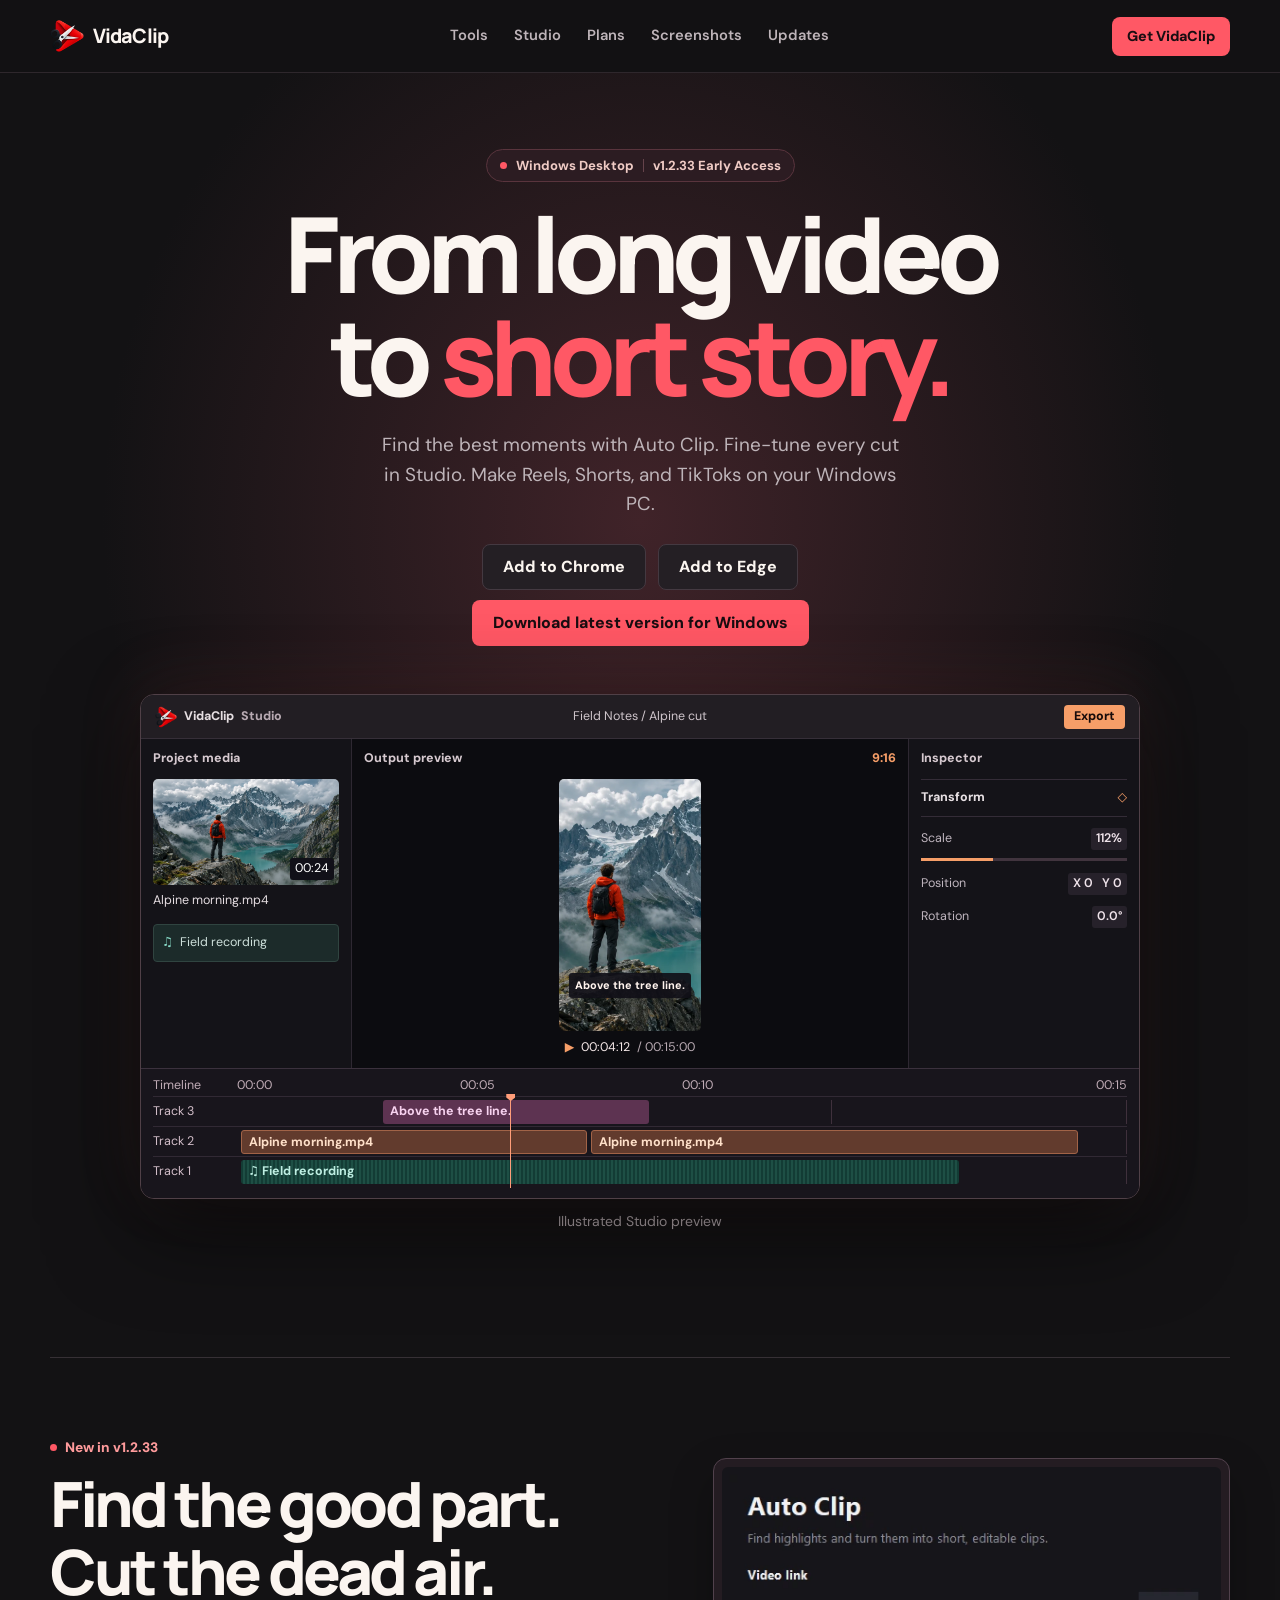
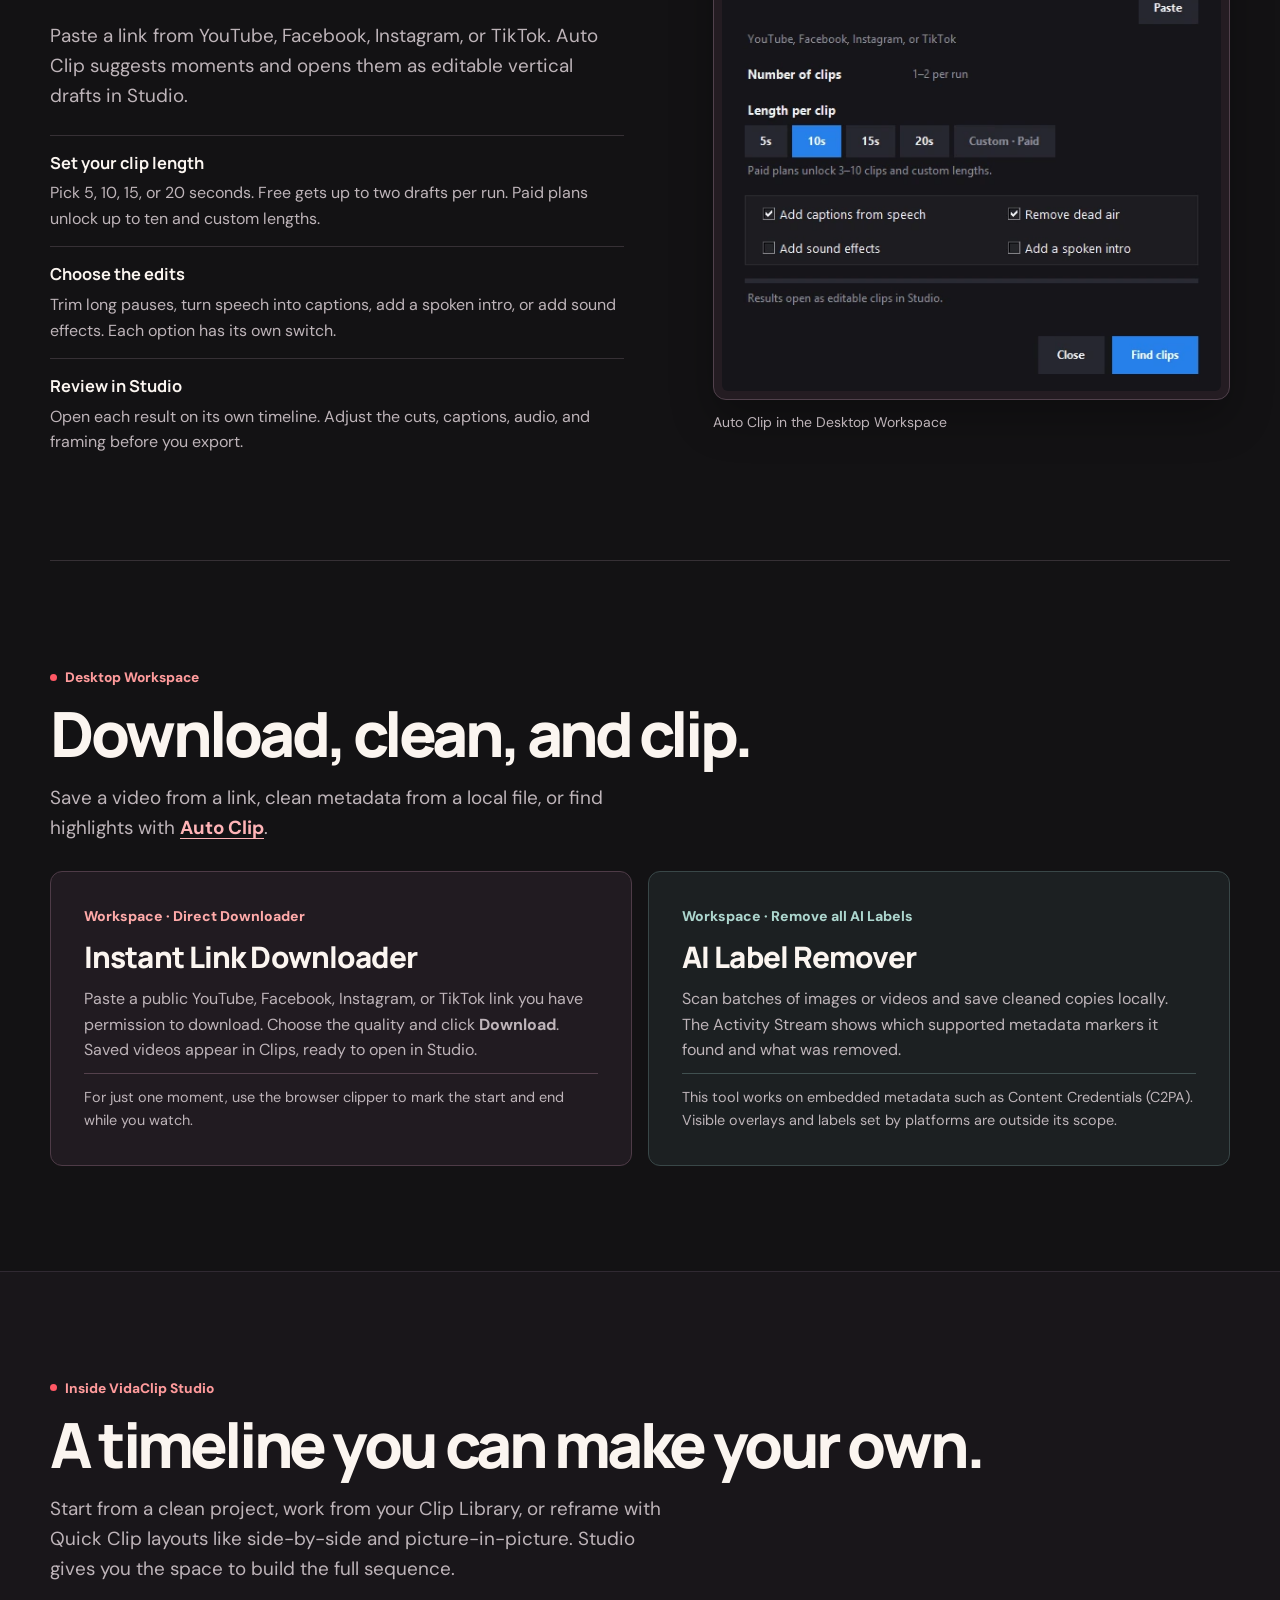
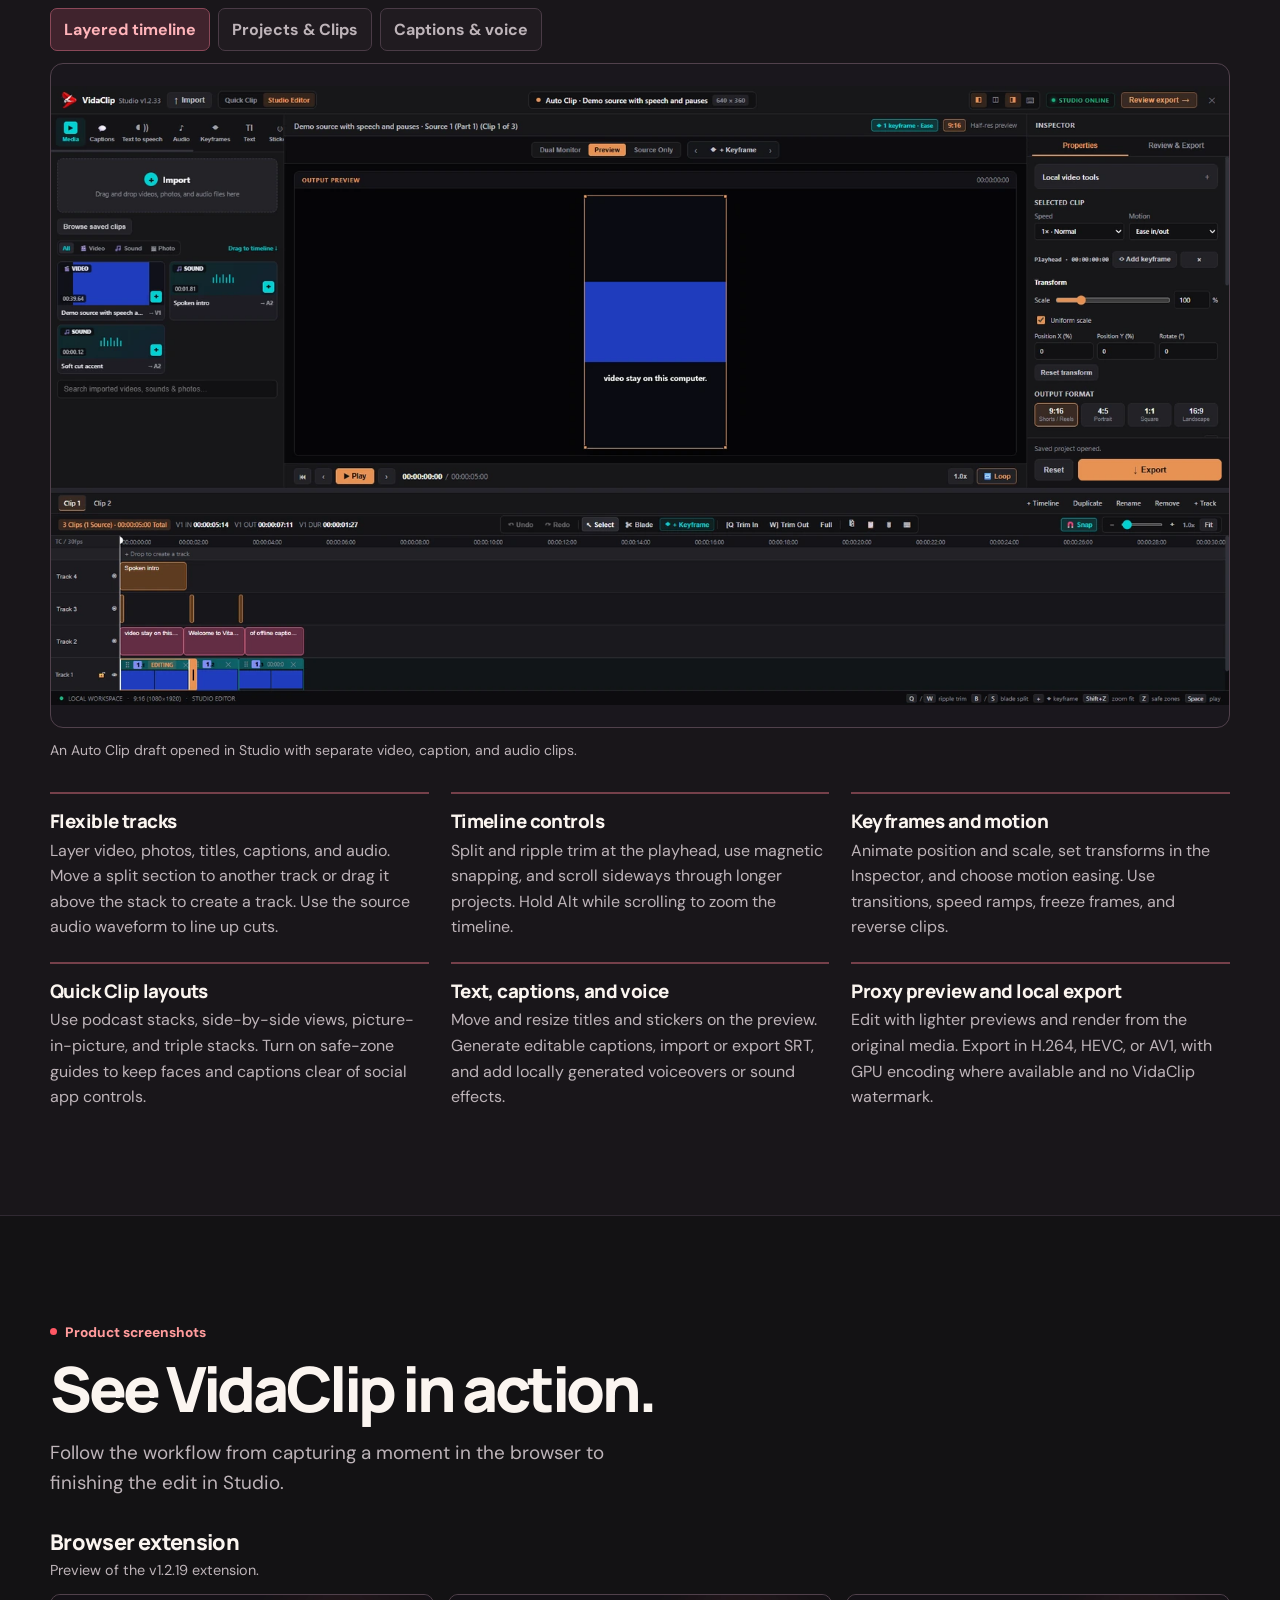
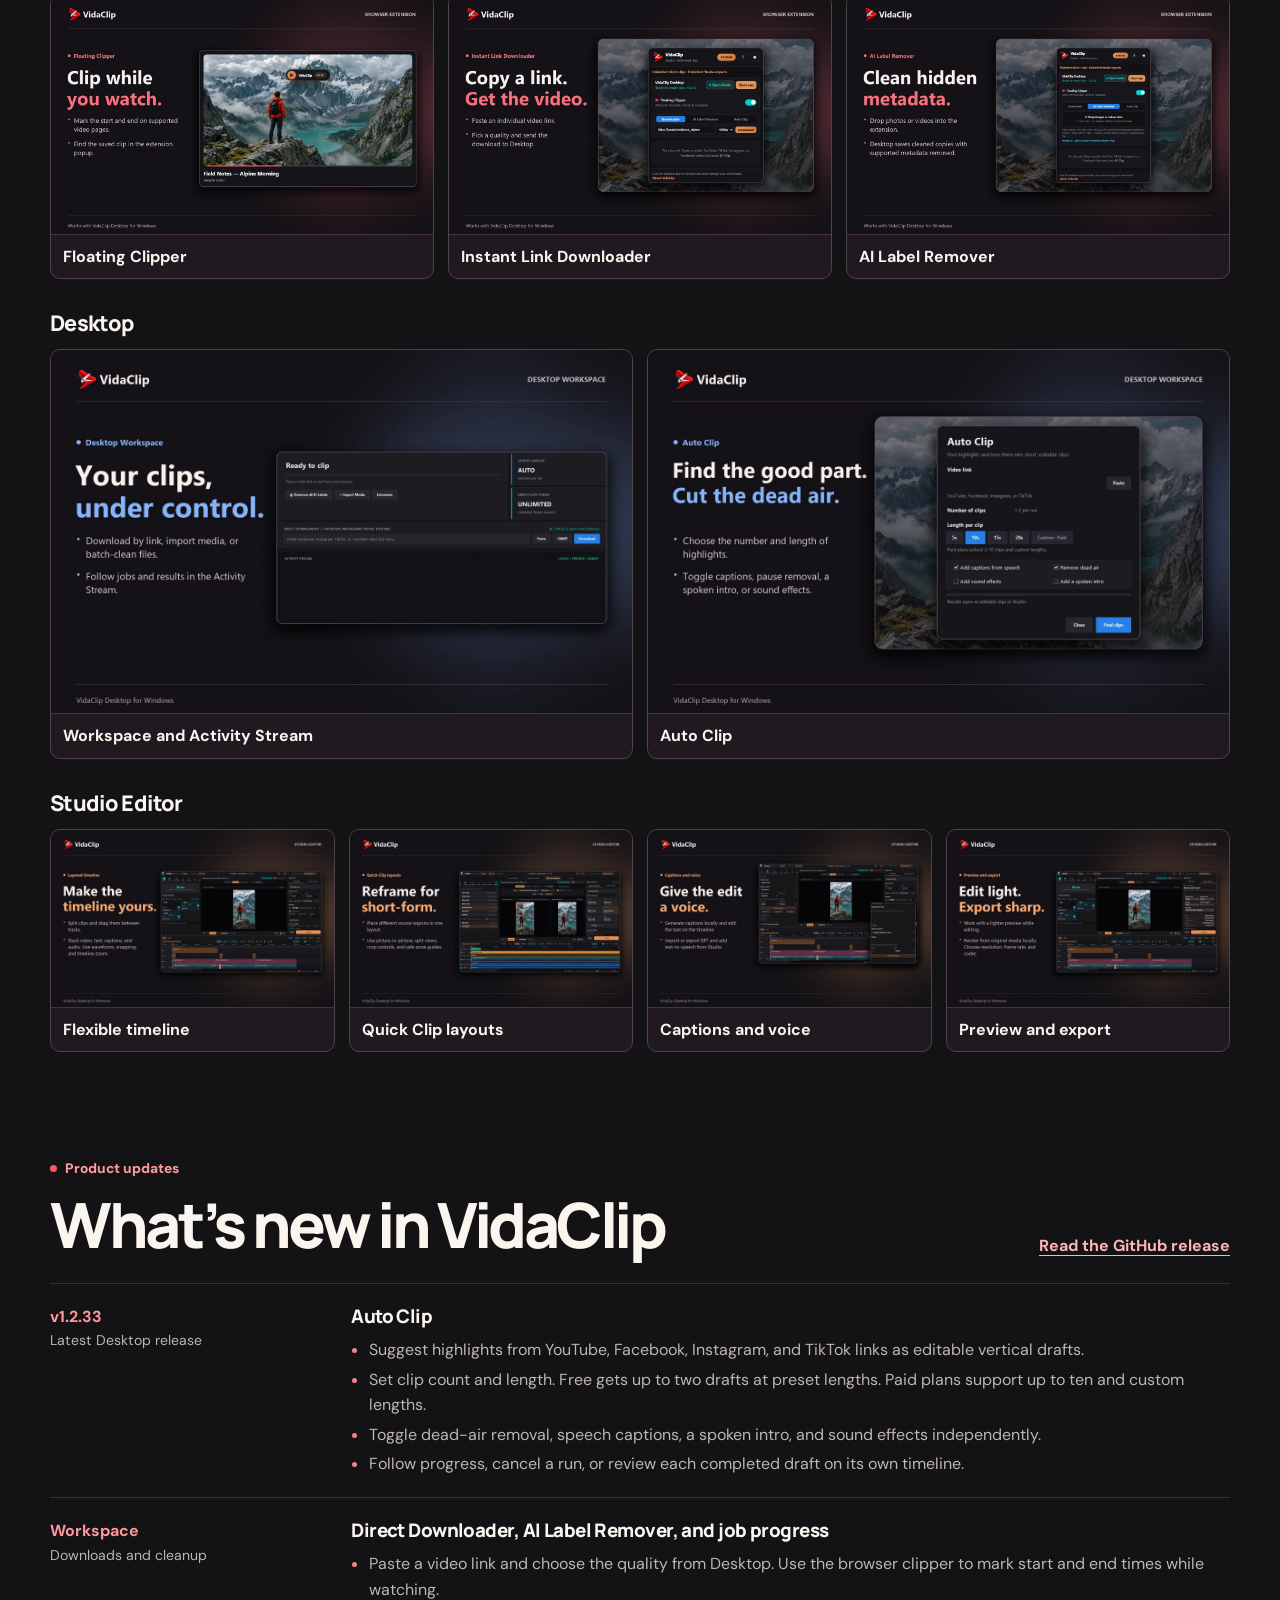
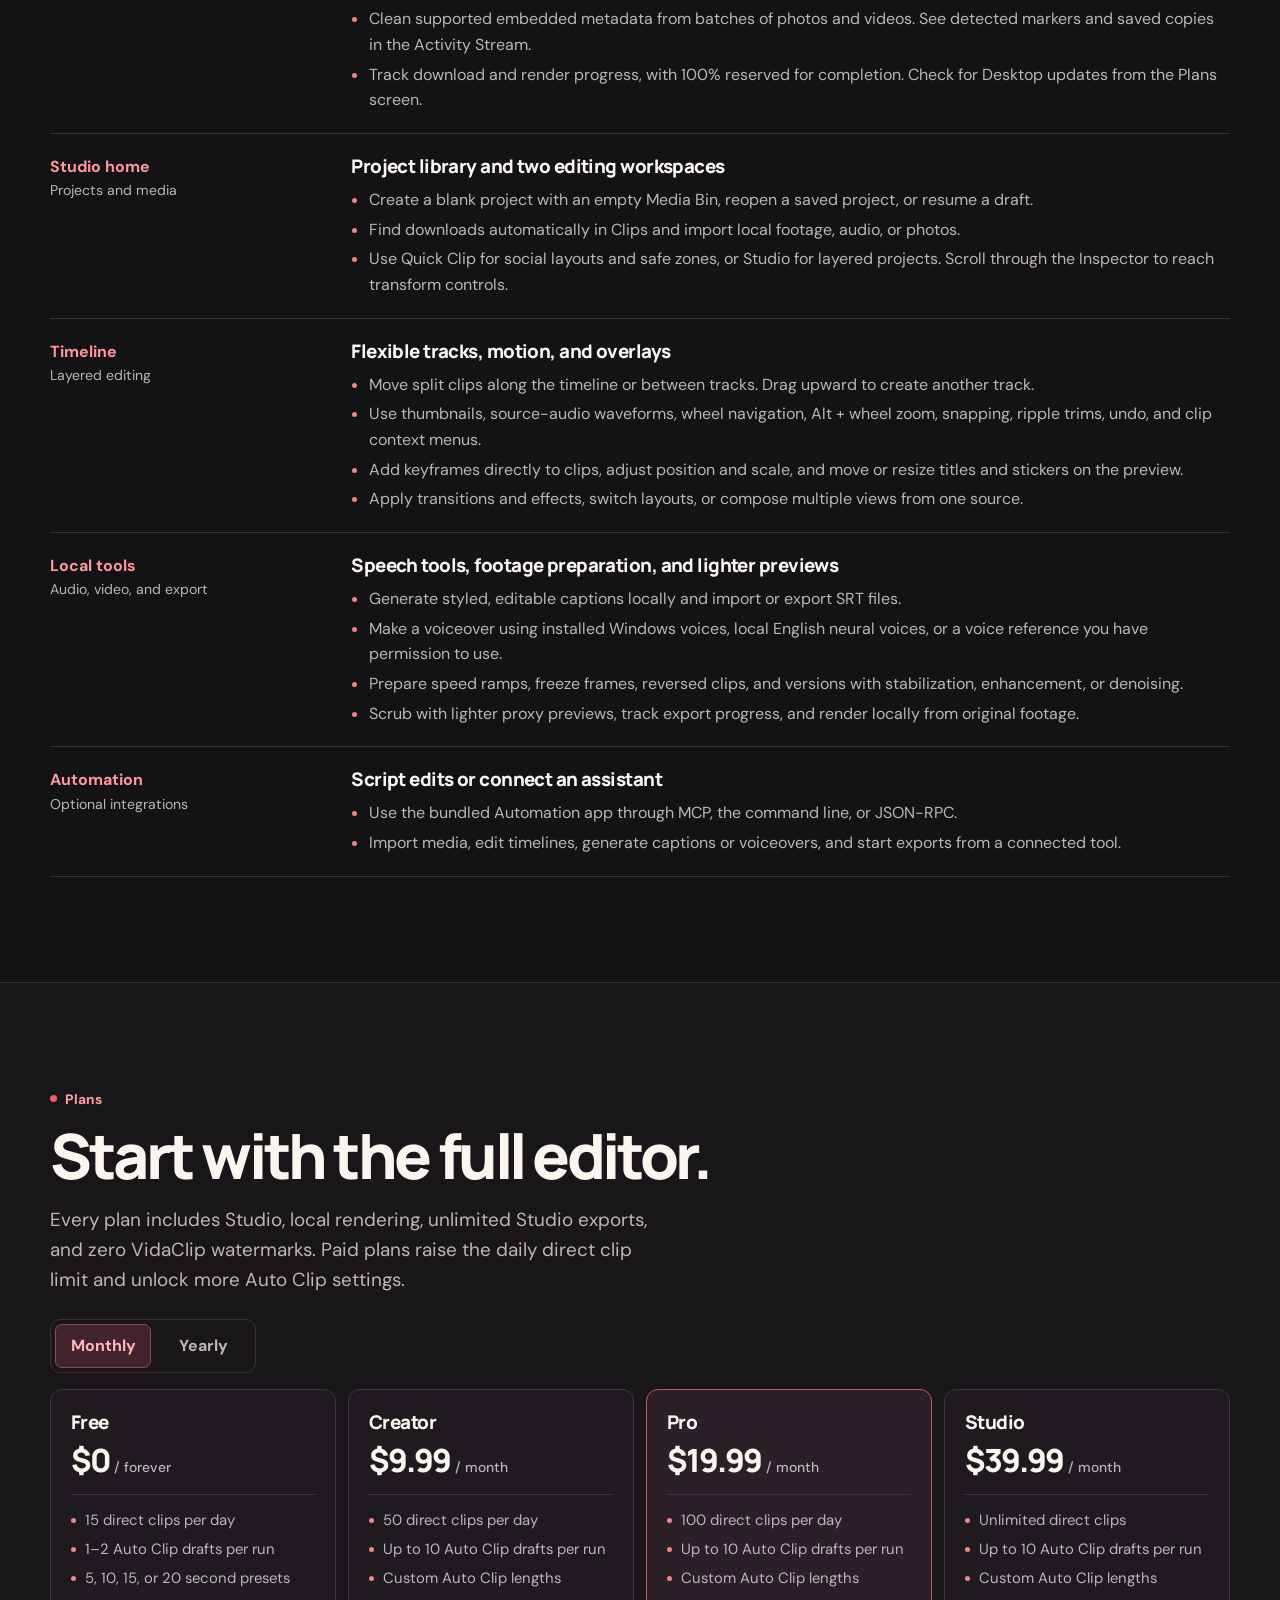
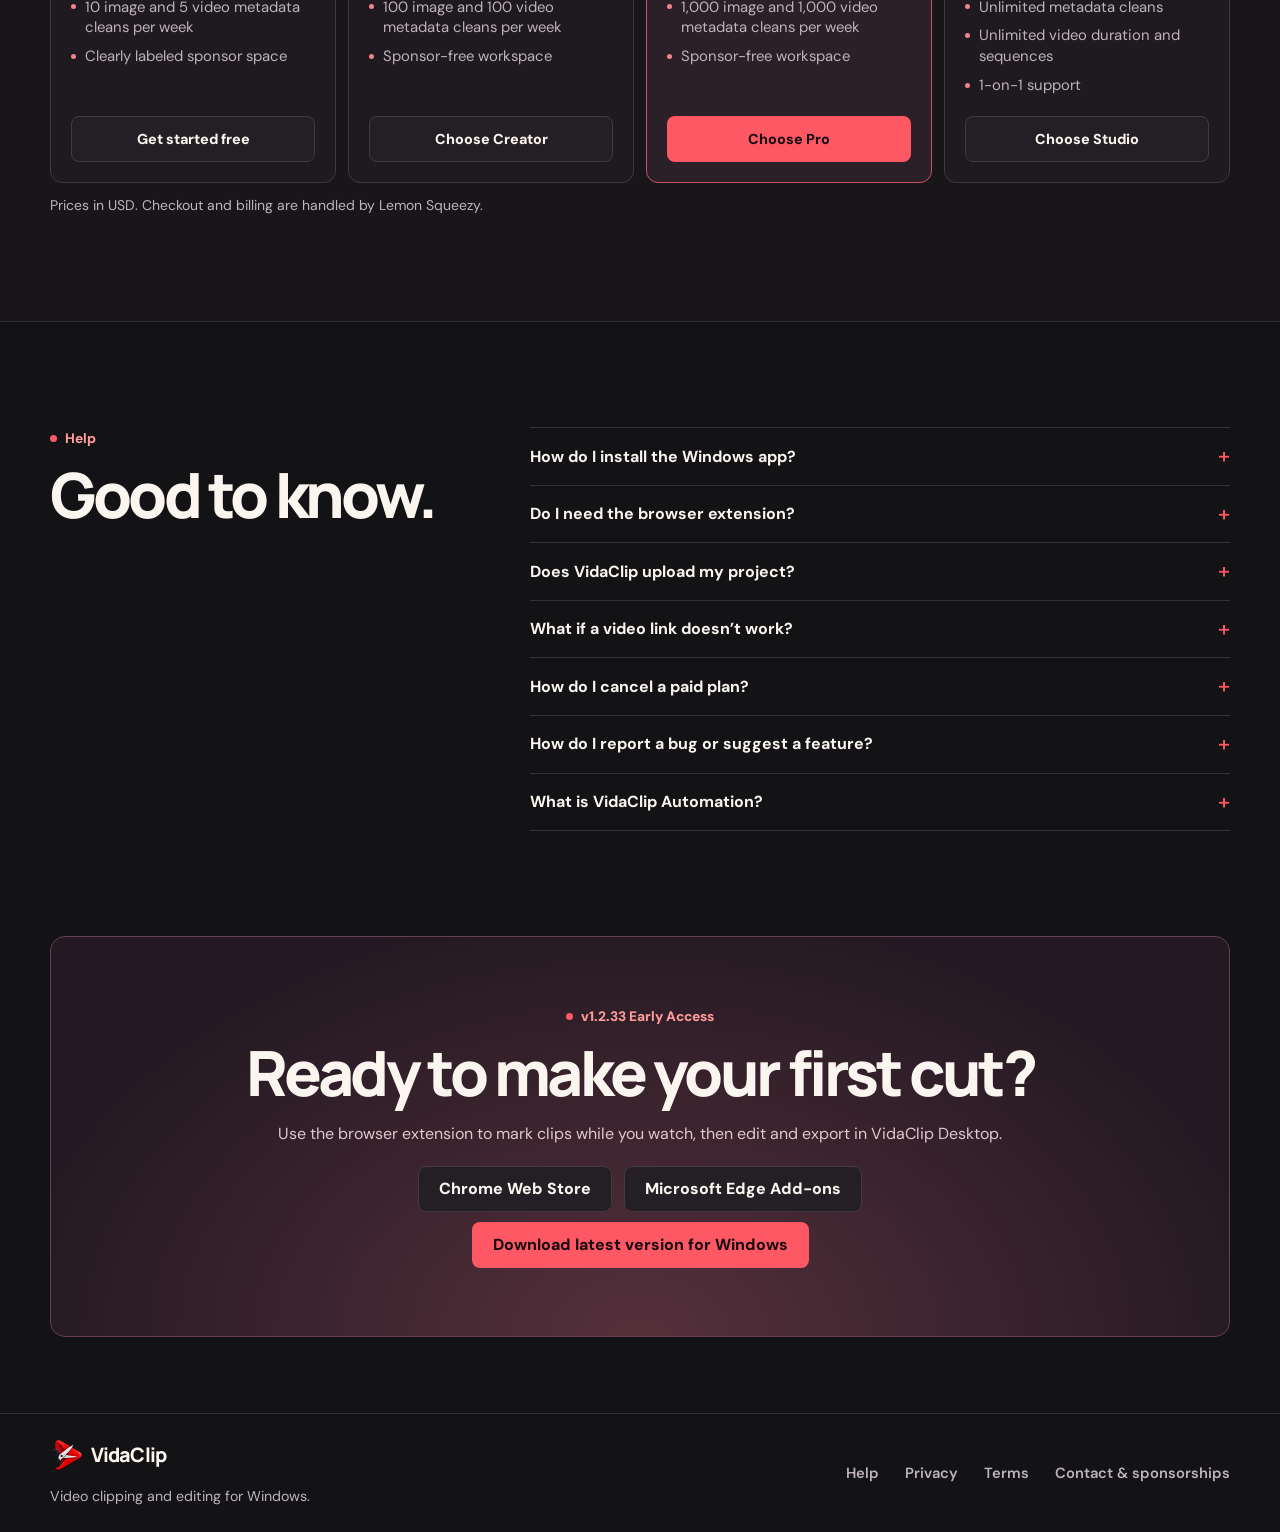
==== index.html @ 7f5bb62c "Explain how to report errors and send feedback" ====
<!doctype html>
<html lang="en">
<head>
  <meta charset="utf-8">
  <meta name="viewport" content="width=device-width, initial-scale=1">
  <meta name="theme-color" content="#131214">
  <meta name="description" content="Turn a video into vertical highlights with VidaClip Auto Clip, then finish the edit on a layered timeline in Studio for Windows.">
  <meta property="og:title" content="VidaClip — From long video to short story">
  <meta property="og:description" content="Find highlights, cut the quiet, and make the edit yours. Auto Clip and Studio for Windows.">
  <meta property="og:type" content="website">
  <meta property="og:image" content="https://jamiidels.github.io/VidaClip-/assets/field-notes.webp">
  <title>VidaClip — From long video to short story</title>
  <link rel="icon" href="favicon.ico">
  <link rel="stylesheet" href="site.css">
  <link rel="preconnect" href="https://fonts.googleapis.com">
  <link rel="preconnect" href="https://fonts.gstatic.com" crossorigin>
  <link href="https://fonts.googleapis.com/css2?family=DM+Sans:wght@400;500;600;700&family=Manrope:wght@400;500;600;700;800&display=swap" rel="stylesheet">
  <script src="site.js" defer></script>
</head>
<body id="top">
  <a class="skip" href="#main">Skip to content</a>
  <header class="site-header">
    <div class="nav shell">
      <a class="brand" href="#top"><img src="assets/mark.webp" alt="" width="34" height="34">VidaClip</a>
      <nav aria-label="Main navigation">
        <a href="#workspace">Tools</a>
        <a href="#showcase">Studio</a>
        <a href="#pricing">Plans</a>
        <a href="#screenshots">Screenshots</a>
        <a href="#updates">Updates</a>
      </nav>
      <a class="button primary nav-download" href="#download">Get VidaClip</a>
    </div>
  </header>
  <main id="main">
    <section class="hero shell">
      <div class="release-pill"><i aria-hidden="true"></i> Windows Desktop <span></span> v1.2.33 Early Access</div>
      <h1>From long video<br>to <em>short story.</em></h1>
      <p class="hero-intro">Find the best moments with Auto Clip. Fine-tune every cut in Studio. Make Reels, Shorts, and TikToks on your Windows PC.</p>
      <div class="hero-downloads">
        <div class="actions" role="group" aria-label="Browser extensions">
          <a class="button secondary" href="https://chromewebstore.google.com/detail/vidaclip-%E2%80%94-social-video-c/pajkhmldglleagkdgeogkcbgeonkhigo">Add to Chrome</a>
          <a class="button secondary" href="https://microsoftedge.microsoft.com/addons/detail/vidaclip-%E2%80%94-social-video-c/ooogedpnllkpbgdohjakigfajiohmdli">Add to Edge</a>
        </div>
        <a class="button primary" href="https://github.com/JamiiDels/VidaClip-/releases/download/v1.2.33/VidaClip-Desktop-1.2.33-Windows.zip">Download latest version for Windows</a>
      </div>
      <div class="preview" aria-label="Illustrated preview of a project in VidaClip Studio">
        <div class="preview-bar"><span class="preview-brand"><img src="assets/mark.webp" alt="" width="22" height="22"> VidaClip <span>Studio</span></span><span class="preview-title">Field Notes / Alpine cut</span><span class="preview-export">Export</span></div>
        <div class="preview-body">
          <div class="preview-media" aria-hidden="true">
            <div class="pane-heading">Project media</div>
            <div class="media-thumb"><span>00:24</span></div>
            <div class="media-name">Alpine morning.mp4</div>
            <div class="media-sound"><span>♫</span> Field recording</div>
          </div>
          <div class="preview-player">
            <div class="pane-heading">Output preview <span>9:16</span></div>
            <div class="preview-visual">
              <span class="preview-caption">Above the tree line.</span>
            </div>
            <div class="play-controls" aria-hidden="true"><span>▶</span> 00:04:12 <span>/ 00:15:00</span></div>
          </div>
          <div class="preview-inspector" aria-hidden="true">
            <div class="pane-heading">Inspector</div>
            <div class="inspector-title">Transform <span>◇</span></div>
            <div class="inspector-line">Scale <b>112%</b></div>
            <div class="slider-drawing"></div>
            <div class="inspector-line">Position <b>X 0 &nbsp; Y 0</b></div>
            <div class="inspector-line">Rotation <b>0.0°</b></div>
          </div>
        </div>
        <div class="draw-timeline" aria-hidden="true">
          <div class="time-labels"><span>Timeline</span><span>00:00</span><span>00:05</span><span>00:10</span><span>00:15</span></div>
          <div class="draw-track"><span>Track 3</span><div><b class="draw-title">Above the tree line.</b></div></div>
          <div class="draw-track"><span>Track 2</span><div class="video-track"><b>Alpine morning.mp4</b><b>Alpine morning.mp4</b></div></div>
          <div class="draw-track"><span>Track 1</span><div><b class="draw-audio">♫ Field recording</b></div></div>
          <div class="draw-head"></div>
        </div>
      </div>
      <p class="preview-note">Illustrated Studio preview</p>
    </section>

    <section class="section shell" id="features">
      <div class="split auto-section">
        <div>
          <p class="eyebrow"><span></span> New in v1.2.33</p>
          <h2>Find the good part.<br>Cut the dead air.</h2>
          <p class="section-intro">Paste a link from YouTube, Facebook, Instagram, or TikTok. Auto Clip suggests moments and opens them as editable vertical drafts in Studio.</p>
          <ol class="steps">
            <li><div><strong>Set your clip length</strong><p>Pick 5, 10, 15, or 20 seconds. Free gets up to two drafts per run. Paid plans unlock up to ten and custom lengths.</p></div></li>
            <li><div><strong>Choose the edits</strong><p>Trim long pauses, turn speech into captions, add a spoken intro, or add sound effects. Each option has its own switch.</p></div></li>
            <li><div><strong>Review in Studio</strong><p>Open each result on its own timeline. Adjust the cuts, captions, audio, and framing before you export.</p></div></li>
          </ol>
        </div>
        <figure class="feature-image auto-image">
          <a href="assets/auto-clip.webp" aria-label="Open the full Auto Clip dialog screenshot"><img src="assets/auto-clip.webp" alt="The Auto Clip dialog with length presets and switches for captions, dead air, sound effects, and a spoken intro" loading="lazy" width="527" height="554"></a>
          <figcaption>Auto Clip in the Desktop Workspace</figcaption>
        </figure>
      </div>
    </section>

    <section class="section shell workspace-section" id="workspace">
      <p class="eyebrow"><span></span> Desktop Workspace</p>
      <h2>Download, clean, and clip.</h2>
      <p class="section-intro">Save a video from a link, clean metadata from a local file, or find highlights with <a class="text-link" href="#features">Auto Clip</a>.</p>
      <div class="workspace-tools">
        <article>
          <p class="tool-location">Workspace · Direct Downloader</p>
          <h3>Instant Link Downloader</h3>
          <p>Paste a public YouTube, Facebook, Instagram, or TikTok link you have permission to download. Choose the quality and click <strong>Download</strong>. Saved videos appear in Clips, ready to open in Studio.</p>
          <p class="tool-detail">For just one moment, use the browser clipper to mark the start and end while you watch.</p>
        </article>
        <article>
          <p class="tool-location">Workspace · Remove all AI Labels</p>
          <h3>AI Label Remover</h3>
          <p>Scan batches of images or videos and save cleaned copies locally. The Activity Stream shows which supported metadata markers it found and what was removed.</p>
          <p class="tool-detail">This tool works on embedded metadata such as Content Credentials (C2PA). Visible overlays and labels set by platforms are outside its scope.</p>
        </article>
      </div>
    </section>

    <section class="section studio-section" id="showcase">
      <div class="shell">
        <p class="eyebrow"><span></span> Inside VidaClip Studio</p>
        <h2>A timeline you can make your own.</h2>
        <p class="section-intro">Start from a clean project, work from your Clip Library, or reframe with Quick Clip layouts like side-by-side and picture-in-picture. Studio gives you the space to build the full sequence.</p>
        <div class="studio-tour" data-studio-tour>
          <div class="tour-choices" role="group" aria-label="Studio feature previews">
            <button type="button" class="tour-button" data-preview="timeline" aria-pressed="true">Layered timeline</button>
            <button type="button" class="tour-button" data-preview="projects" aria-pressed="false">Projects &amp; Clips</button>
            <button type="button" class="tour-button" data-preview="speech" aria-pressed="false">Captions &amp; voice</button>
          </div>
          <figure class="feature-image tour-image" aria-live="polite">
            <a id="tour-link" href="assets/studio-timeline.webp" aria-label="Open the full Layered timeline screenshot"><img id="tour-photo" src="assets/studio-timeline.webp" alt="VidaClip Studio with a portrait preview, a transform inspector, and several editable timeline tracks" loading="lazy" width="1600" height="841"></a>
            <figcaption id="tour-caption">An Auto Clip draft opened in Studio with separate video, caption, and audio clips.</figcaption>
          </figure>
        </div>
        <div class="feature-grid">
          <article><h3>Flexible tracks</h3><p>Layer video, photos, titles, captions, and audio. Move a split section to another track or drag it above the stack to create a track. Use the source audio waveform to line up cuts.</p></article>
          <article><h3>Timeline controls</h3><p>Split and ripple trim at the playhead, use magnetic snapping, and scroll sideways through longer projects. Hold Alt while scrolling to zoom the timeline.</p></article>
          <article><h3>Keyframes and motion</h3><p>Animate position and scale, set transforms in the Inspector, and choose motion easing. Use transitions, speed ramps, freeze frames, and reverse clips.</p></article>
          <article><h3>Quick Clip layouts</h3><p>Use podcast stacks, side-by-side views, picture-in-picture, and triple stacks. Turn on safe-zone guides to keep faces and captions clear of social app controls.</p></article>
          <article><h3>Text, captions, and voice</h3><p>Move and resize titles and stickers on the preview. Generate editable captions, import or export SRT, and add locally generated voiceovers or sound effects.</p></article>
          <article><h3>Proxy preview and local export</h3><p>Edit with lighter previews and render from the original media. Export in H.264, HEVC, or AV1, with GPU encoding where available and no VidaClip watermark.</p></article>
        </div>
      </div>
    </section>

    <section class="section shell gallery-section" id="screenshots">
      <p class="eyebrow"><span></span> Product screenshots</p>
      <h2>See VidaClip in action.</h2>
      <p class="section-intro">Follow the workflow from capturing a moment in the browser to finishing the edit in Studio.</p>
      <section class="gallery-group" aria-labelledby="gallery-group-0">
        <h3 id="gallery-group-0">Browser extension</h3>
        <p class="gallery-note">Preview of the v1.2.19 extension.</p>
        <div class="gallery-grid">
          <figure>
            <a class="gallery-card" href="assets/screenshots/01-floating-clipper.webp">
              <img src="assets/screenshots/01-floating-clipper.webp" width="1280" height="800" loading="lazy" alt="Mark the start and end while watching a video.">
              <span>Floating Clipper</span>
            </a>
          </figure>
          <figure>
            <a class="gallery-card" href="assets/screenshots/02-link-downloader.webp">
              <img src="assets/screenshots/02-link-downloader.webp" width="1280" height="800" loading="lazy" alt="Paste a video link, choose the quality, and send it to Desktop.">
              <span>Instant Link Downloader</span>
            </a>
          </figure>
          <figure>
            <a class="gallery-card" href="assets/screenshots/03-ai-label-remover.webp">
              <img src="assets/screenshots/03-ai-label-remover.webp" width="1280" height="800" loading="lazy" alt="Send photos or videos to Desktop for local metadata cleanup.">
              <span>AI Label Remover</span>
            </a>
          </figure>
        </div>
      </section>
      <section class="gallery-group" aria-labelledby="gallery-group-1">
        <h3 id="gallery-group-1">Desktop</h3>
        <div class="gallery-grid">
          <figure>
            <a class="gallery-card" href="assets/screenshots/04-workspace.webp">
              <img src="assets/screenshots/04-workspace.webp" width="1280" height="800" loading="lazy" alt="Import media, download by link, or track jobs from one place.">
              <span>Workspace and Activity Stream</span>
            </a>
          </figure>
          <figure>
            <a class="gallery-card" href="assets/screenshots/05-auto-clip.webp">
              <img src="assets/screenshots/05-auto-clip.webp" width="1280" height="800" loading="lazy" alt="Choose the length and count, then add captions or trim long pauses.">
              <span>Auto Clip</span>
            </a>
          </figure>
        </div>
      </section>
      <section class="gallery-group" aria-labelledby="gallery-group-2">
        <h3 id="gallery-group-2">Studio Editor</h3>
        <div class="gallery-grid">
          <figure>
            <a class="gallery-card" href="assets/screenshots/06-flexible-timeline.webp">
              <img src="assets/screenshots/06-flexible-timeline.webp" width="1280" height="800" loading="lazy" alt="Split clips, move them between tracks, and layer video, captions, and audio.">
              <span>Flexible timeline</span>
            </a>
          </figure>
          <figure>
            <a class="gallery-card" href="assets/screenshots/07-quick-clip-layouts.webp">
              <img src="assets/screenshots/07-quick-clip-layouts.webp" width="1280" height="800" loading="lazy" alt="Reframe source regions with split layouts or picture-in-picture.">
              <span>Quick Clip layouts</span>
            </a>
          </figure>
          <figure>
            <a class="gallery-card" href="assets/screenshots/08-captions-and-voice.webp">
              <img src="assets/screenshots/08-captions-and-voice.webp" width="1280" height="800" loading="lazy" alt="Generate editable captions and add narration locally.">
              <span>Captions and voice</span>
            </a>
          </figure>
          <figure>
            <a class="gallery-card" href="assets/screenshots/09-preview-and-export.webp">
              <img src="assets/screenshots/09-preview-and-export.webp" width="1280" height="800" loading="lazy" alt="Edit with lighter previews and render using the original footage.">
              <span>Preview and export</span>
            </a>
          </figure>
        </div>
      </section>
      <dialog class="gallery-dialog" id="gallery-viewer" aria-labelledby="gallery-title">
        <div class="gallery-dialog-head">
          <h3 id="gallery-title"></h3>
          <button type="button" data-gallery-close autofocus>Close</button>
        </div>
        <img id="gallery-full" width="1280" height="800" alt="">
        <div class="gallery-dialog-nav">
          <button type="button" data-gallery-prev>Previous</button>
          <span id="gallery-count" aria-live="polite"></span>
          <button type="button" data-gallery-next>Next</button>
        </div>
      </dialog>
    </section>

    <section class="section shell" id="updates">
      <div class="updates-head">
        <div><p class="eyebrow"><span></span> Product updates</p><h2>What’s new in VidaClip</h2></div>
        <a class="text-link" href="https://github.com/JamiiDels/VidaClip-/releases/tag/v1.2.33">Read the GitHub release</a>
      </div>
      <div class="update-stack">
        <article><div class="update-label"><strong>v1.2.33</strong><span>Latest Desktop release</span></div><div><h3>Auto Clip</h3><ul>
          <li>Suggest highlights from YouTube, Facebook, Instagram, and TikTok links as editable vertical drafts.</li>
          <li>Set clip count and length. Free gets up to two drafts at preset lengths. Paid plans support up to ten and custom lengths.</li>
          <li>Toggle dead-air removal, speech captions, a spoken intro, and sound effects independently.</li>
          <li>Follow progress, cancel a run, or review each completed draft on its own timeline.</li>
        </ul></div></article>
        <article><div class="update-label"><strong>Workspace</strong><span>Downloads and cleanup</span></div><div><h3>Direct Downloader, AI Label Remover, and job progress</h3><ul>
          <li>Paste a video link and choose the quality from Desktop. Use the browser clipper to mark start and end times while watching.</li>
          <li>Clean supported embedded metadata from batches of photos and videos. See detected markers and saved copies in the Activity Stream.</li>
          <li>Track download and render progress, with 100% reserved for completion. Check for Desktop updates from the Plans screen.</li>
        </ul></div></article>
        <article><div class="update-label"><strong>Studio home</strong><span>Projects and media</span></div><div><h3>Project library and two editing workspaces</h3><ul>
          <li>Create a blank project with an empty Media Bin, reopen a saved project, or resume a draft.</li>
          <li>Find downloads automatically in Clips and import local footage, audio, or photos.</li>
          <li>Use Quick Clip for social layouts and safe zones, or Studio for layered projects. Scroll through the Inspector to reach transform controls.</li>
        </ul></div></article>
        <article><div class="update-label"><strong>Timeline</strong><span>Layered editing</span></div><div><h3>Flexible tracks, motion, and overlays</h3><ul>
          <li>Move split clips along the timeline or between tracks. Drag upward to create another track.</li>
          <li>Use thumbnails, source-audio waveforms, wheel navigation, Alt + wheel zoom, snapping, ripple trims, undo, and clip context menus.</li>
          <li>Add keyframes directly to clips, adjust position and scale, and move or resize titles and stickers on the preview.</li>
          <li>Apply transitions and effects, switch layouts, or compose multiple views from one source.</li>
        </ul></div></article>
        <article><div class="update-label"><strong>Local tools</strong><span>Audio, video, and export</span></div><div><h3>Speech tools, footage preparation, and lighter previews</h3><ul>
          <li>Generate styled, editable captions locally and import or export SRT files.</li>
          <li>Make a voiceover using installed Windows voices, local English neural voices, or a voice reference you have permission to use.</li>
          <li>Prepare speed ramps, freeze frames, reversed clips, and versions with stabilization, enhancement, or denoising.</li>
          <li>Scrub with lighter proxy previews, track export progress, and render locally from original footage.</li>
        </ul></div></article>
        <article><div class="update-label"><strong>Automation</strong><span>Optional integrations</span></div><div><h3>Script edits or connect an assistant</h3><ul>
          <li>Use the bundled Automation app through MCP, the command line, or JSON-RPC.</li>
          <li>Import media, edit timelines, generate captions or voiceovers, and start exports from a connected tool.</li>
        </ul></div></article>
      </div>
    </section>

    <section class="section pricing-section" id="pricing">
      <div class="shell">
        <p class="eyebrow"><span></span> Plans</p>
        <h2>Start with the full editor.</h2>
        <p class="section-intro">Every plan includes Studio, local rendering, unlimited Studio exports, and zero VidaClip watermarks. Paid plans raise the daily direct clip limit and unlock more Auto Clip settings.</p>
        <div class="billing" role="group" aria-label="Billing period">
          <button type="button" data-billing="monthly" aria-pressed="true">Monthly</button>
          <button type="button" data-billing="annual" aria-pressed="false">Yearly</button>
        </div>
        <div class="plans">
          <article class="plan" id="plan-free">
            <h3>Free</h3><p class="price">$0 <span>/ forever</span></p>
            <ul><li>15 direct clips per day</li><li>1–2 Auto Clip drafts per run</li><li>5, 10, 15, or 20 second presets</li><li>10 image and 5 video metadata cleans per week</li><li>Clearly labeled sponsor space</li></ul>
            <a class="button secondary" href="#download">Get started free</a>
          </article>
          <article class="plan" id="plan-creator" data-year="79" data-month="9.99" data-year-link="https://vidaclip.lemonsqueezy.com/checkout/buy/57e66a32-1e1f-4d44-8f50-36d3605712b2">
            <h3>Creator</h3><p class="price"><span class="price-amount">$9.99</span> <span class="price-period">/ month</span></p>
            <ul><li>50 direct clips per day</li><li>Up to 10 Auto Clip drafts per run</li><li>Custom Auto Clip lengths</li><li>100 image and 100 video metadata cleans per week</li><li>Sponsor-free workspace</li></ul>
            <a class="button secondary checkout" href="https://vidaclip.lemonsqueezy.com/checkout/buy/e017e628-11b6-482e-a86c-69cf3463c09b">Choose Creator</a>
          </article>
          <article class="plan pro" id="plan-pro" data-year="159" data-month="19.99" data-year-link="https://vidaclip.lemonsqueezy.com/checkout/buy/f8805ab3-54a4-4d1a-8274-bc83c14f631d">
            <h3>Pro</h3><p class="price"><span class="price-amount">$19.99</span> <span class="price-period">/ month</span></p>
            <ul><li>100 direct clips per day</li><li>Up to 10 Auto Clip drafts per run</li><li>Custom Auto Clip lengths</li><li>1,000 image and 1,000 video metadata cleans per week</li><li>Sponsor-free workspace</li></ul>
            <a class="button primary checkout" href="https://vidaclip.lemonsqueezy.com/checkout/buy/8fcaea3a-e8cb-41ad-8b43-da98732f9e59">Choose Pro</a>
          </article>
          <article class="plan" id="plan-studio" data-year="319" data-month="39.99" data-year-link="https://vidaclip.lemonsqueezy.com/checkout/buy/fb994be2-5c6f-4d43-911c-b396c97f2240">
            <h3>Studio</h3><p class="price"><span class="price-amount">$39.99</span> <span class="price-period">/ month</span></p>
            <ul><li>Unlimited direct clips</li><li>Up to 10 Auto Clip drafts per run</li><li>Custom Auto Clip lengths</li><li>Unlimited metadata cleans</li><li>Unlimited video duration and sequences</li><li>1-on-1 support</li></ul>
            <a class="button secondary checkout" href="https://vidaclip.lemonsqueezy.com/checkout/buy/a62be072-8ce2-4de1-ac28-ca9510127ce2">Choose Studio</a>
          </article>
        </div>
        <p class="section-note">Prices in USD. Checkout and billing are handled by Lemon Squeezy.</p>
      </div>
    </section>

    <section class="section shell faq-section" id="faq">
      <div><p class="eyebrow"><span></span> Help</p><h2>Good to know.</h2></div>
      <div class="faq-list">
        <details><summary>How do I install the Windows app?</summary><p>Download the ZIP, extract it into a new folder, and run <strong>VidaClip_Desktop.exe</strong>. Keep the two executables and the shared <code>_internal</code> folder together. VidaClip also checks for updates in the app under Plans.</p></details>
        <details><summary>Do I need the browser extension?</summary><p>You can paste links into Desktop or import local media without the extension. The browser extension is for marking clip start and end times as you watch videos in your browser.</p></details>
        <details><summary>Does VidaClip upload my project?</summary><p>Studio editing, rendering, and transcription run on your PC. Fetching linked videos, downloading models or updates, and activating a paid license require an internet connection.</p></details>
        <details><summary>What if a video link doesn’t work?</summary><p>Use an individual video link that you have permission to clip. Availability varies by platform and video. You can also import a local copy you’re allowed to edit.</p></details>
        <details><summary>How do I cancel a paid plan?</summary><p>Open the Lemon Squeezy billing portal from your purchase email to manage or cancel your subscription.</p></details>
        <details><summary>How do I report a bug or suggest a feature?</summary><p>Starting with Desktop v1.2.34, open <strong>About → Send feedback</strong> or choose <strong>Report this error</strong> after a failed Workspace job or Studio export. Review the draft in your email app before sending it. You can also <a class="text-link" href="mailto:vidaclip.official@gmail.com">email VidaClip support</a>.</p></details>
        <details><summary>What is VidaClip Automation?</summary><p>It lets a connected assistant or script work on your Studio project. In Desktop, open <strong>Studio Editor → Automation → Copy MCP config</strong>. Regular editing and Auto Clip run from the main Desktop app.</p></details>
      </div>
    </section>

    <section class="download-section shell" id="download">
      <div class="download-card">
        <p class="eyebrow"><span></span> v1.2.33 Early Access</p>
        <h2>Ready to make your first cut?</h2>
        <p>Use the browser extension to mark clips while you watch, then edit and export in VidaClip Desktop.</p>
        <div class="extension-downloads">
          <div class="actions">
            <a class="button secondary" href="https://chromewebstore.google.com/detail/vidaclip-%E2%80%94-social-video-c/pajkhmldglleagkdgeogkcbgeonkhigo">Chrome Web Store</a>
            <a class="button secondary" href="https://microsoftedge.microsoft.com/addons/detail/vidaclip-%E2%80%94-social-video-c/ooogedpnllkpbgdohjakigfajiohmdli">Microsoft Edge Add-ons</a>
          </div>
          <a class="button primary" href="https://github.com/JamiiDels/VidaClip-/releases/download/v1.2.33/VidaClip-Desktop-1.2.33-Windows.zip">Download latest version for Windows</a>
        </div>
      </div>
    </section>
  </main>
  <footer id="about">
    <div class="shell footer-row">
      <div><a class="brand" href="#top"><img src="assets/mark.webp" alt="" width="32" height="32">VidaClip</a><p>Video clipping and editing for Windows.</p></div>
      <nav aria-label="Footer navigation"><a href="#faq">Help</a><a href="legal.html#privacy">Privacy</a><a href="legal.html#terms">Terms</a><a href="mailto:vidaclip.official@gmail.com">Contact &amp; sponsorships</a></nav>
    </div>
  </footer>
</body>
</html>
---- site.css ----
:root {
  color-scheme: dark;
  --base: #131214;
  --surface: #1b191c;
  --line: #363035;
  --ink: #fbf5f0;
  --muted: #beb4b9;
  --accent: #ff5865;
  --warm: #f69e68;
  --head: Manrope, system-ui, sans-serif;
  --body: "DM Sans", system-ui, sans-serif;
}
*, *::before, *::after { box-sizing: border-box; }
html { scroll-behavior: smooth; scroll-padding-top: 85px; }
body { margin: 0; background: var(--base); color: var(--ink); font: 400 16px/1.6 var(--body); }
a { color: inherit; }
button { font: inherit; }
img { max-width: 100%; }
h1, h2, h3, p, figure { margin: 0; }
h1, h2, h3 { font-family: var(--head); }
h2 { font-weight: 800; font-size: clamp(2.1rem, 5.1vw, 3.9rem); line-height: 1.08; letter-spacing: -.055em; }
h3 { font-weight: 800; line-height: 1.3; letter-spacing: -.03em; }
:focus-visible { outline: 2px solid #ffc4a0; outline-offset: 4px; }
.skip { position: fixed; inset: 12px auto auto 12px; background: var(--ink); color: var(--base); padding: 8px 14px; z-index: 5; transform: translateY(-150%); }
.skip:focus { transform: none; }
.shell { width: min(1180px, calc(100% - 80px)); margin-inline: auto; }
.site-header { position: sticky; top: 0; z-index: 3; background: rgb(19 18 20 / 94%); border-bottom: 1px solid #2e272c; }
.nav { display: flex; justify-content: space-between; align-items: center; gap: 24px; min-height: 72px; }
.brand { display: inline-flex; align-items: center; gap: 9px; text-decoration: none; font: 800 1.24rem/1 var(--head); letter-spacing: -.045em; white-space: nowrap; }
.brand img { display: block; object-fit: contain; }
.nav nav, .footer-row nav { display: flex; align-items: center; flex-wrap: wrap; gap: 26px; }
.nav nav a, .footer-row nav a { color: var(--muted); text-decoration: none; font-size: .92rem; font-weight: 600; }
.nav nav a:hover, .footer-row nav a:hover { color: var(--ink); }
.button { min-height: 46px; display: inline-flex; justify-content: center; align-items: center; padding: 10px 20px; border: 1px solid transparent; border-radius: 8px; font-weight: 800; text-decoration: none; transition: background-color .18s, border-color .18s; text-align: center; line-height: 1.3; }
.nav-download { min-height: 39px; padding: 7px 14px; font-size: .9rem; }
.primary { background: var(--accent); color: #190d11; }
.primary:hover { background: #ff7881; }
.secondary { background: #241f24; border-color: #443941; color: var(--ink); }
.secondary:hover { background: #312832; border-color: #65505c; }
.actions { display: flex; align-items: center; justify-content: center; flex-wrap: wrap; gap: 12px; }

.hero { text-align: center; padding-block: 76px 20px; position: relative; isolation: isolate; }
.hero::before { content: ""; position: absolute; z-index: -1; inset: 0; background: radial-gradient(ellipse 53% 60% at 50% 38%, #402329 0%, transparent 86%); pointer-events: none; }
.release-pill { display: inline-flex; align-items: center; gap: 9px; border-radius: 30px; border: 1px solid #59343d; color: #f0cbc5; background: #2c1c22; padding: 5px 13px; font-weight: 700; font-size: .82rem; }
.release-pill i, .eyebrow span { display: inline-block; width: 7px; height: 7px; border-radius: 50%; background: var(--accent); flex: none; }
.release-pill > span { width: 1px; height: 13px; background: #65434b; }
.hero h1 { font-size: clamp(3.75rem, 8.2vw, 7.5rem); font-weight: 800; line-height: .98; letter-spacing: -.067em; margin: 20px auto 22px; }
.hero h1 em { font-style: normal; color: var(--accent); }
.hero-intro, .section-intro { color: var(--muted); font-size: clamp(1rem, 2vw, 1.18rem); line-height: 1.58; max-width: 620px; }
.hero-intro { max-width: 520px; margin: 0 auto 25px; }
.hero-downloads, .extension-downloads { display: grid; justify-items: center; gap: 10px; }
.preview { position: relative; text-align: left; overflow: hidden; max-width: 1000px; margin: 48px auto 0; border: 1px solid #504047; border-radius: 14px; color: #e6dfe2; background: #141318; box-shadow: 0 28px 90px #050405a0, 0 -10px 65px #ac4e4b24; font-size: .78rem; }
.preview-bar { display: grid; grid-template-columns: 1fr auto 1fr; align-items: center; gap: 12px; min-height: 44px; border-bottom: 1px solid #362f38; padding: 5px 14px; background: #221e23; }
.preview-brand { display: inline-flex; align-items: center; gap: 7px; font-weight: 800; white-space: nowrap; }
.preview-brand span, .play-controls span:last-child { color: #b8aab2; }
.preview-title { color: #cfc5cb; }
.preview-export { justify-self: end; display: inline-block; border-radius: 4px; padding: 2px 10px; color: #170b0a; background: var(--warm); font-weight: 800; }
.preview-body { display: grid; grid-template-columns: 21% 1fr 23%; min-height: 315px; }
.preview-body > div { padding: 10px 12px; }
.preview-player { background: #0c0c10; border-inline: 1px solid #2e2832; }
.pane-heading { font-weight: 800; color: #d6c9cf; margin-bottom: 10px; }
.pane-heading span { color: var(--warm); float: right; }
.media-thumb { position: relative; aspect-ratio: 1.75; border-radius: 5px; background: url("assets/field-notes.webp") center / cover, #252b30; }
.media-thumb span { position: absolute; bottom: 5px; right: 5px; padding: 1px 5px; border-radius: 3px; background: #111018; color: white; }
.media-name { margin-top: 6px; color: #e4dce0; }
.media-sound { color: #cddfda; border: 1px solid #304440; background: #1c2b2a; padding: 8px; border-radius: 4px; margin-top: 13px; }
.media-sound span { color: #87dac7; margin-right: 4px; }
.preview-visual { position: relative; width: auto; height: 252px; aspect-ratio: 9 / 16; margin-inline: auto; border-radius: 5px; background: url("assets/field-notes.webp") 36% center / cover, #343c42; }
.preview-caption { position: absolute; bottom: 13%; left: 50%; transform: translateX(-50%); background: #111017ea; color: #fff3ed; text-align: center; border-radius: 3px; font-size: .68rem; padding: 4px 6px; white-space: nowrap; font-weight: 800; }
.play-controls { text-align: center; color: #f5e8e8; display: flex; justify-content: center; align-items: center; gap: 7px; margin-top: 7px; }
.play-controls span:first-child { color: var(--warm); }
.inspector-title { font-weight: 800; padding: 8px 0; border-block: 1px solid #342c37; }
.inspector-title span { float: right; color: var(--warm); }
.inspector-line { display: flex; justify-content: space-between; align-items: center; gap: 3px; margin-top: 11px; color: #bfb5be; }
.inspector-line b { color: #efe3ea; font-weight: 600; background: #26212a; border-radius: 3px; padding: 1px 5px; white-space: nowrap; }
.slider-drawing { height: 3px; margin: 8px 0 12px; background: linear-gradient(90deg, var(--warm) 35%, #41343e 35%); }
.draw-timeline { position: relative; padding: 7px 12px 12px; border-top: 1px solid #3b313d; background: #18151c; }
.time-labels { display: grid; grid-template-columns: 84px repeat(4, 1fr); color: #c0acb6; }
.time-labels span:last-child { text-align: right; }
.draw-track { display: grid; grid-template-columns: 84px 1fr; align-items: center; min-height: 30px; gap: 4px; border-top: 1px solid #312934; }
.draw-track > span { color: #d2bec9; }
.draw-track > div { display: flex; gap: 4px; height: 24px; background: repeating-linear-gradient(90deg, transparent 0 calc(33.333% - 1px), #3f303c calc(33.333% - 1px) 33.333%); }
.draw-track b { padding: 2px 7px; border-radius: 3px; overflow: hidden; white-space: nowrap; text-overflow: ellipsis; }
.draw-title { margin-left: 16%; width: 30%; background: #5d3351; color: #f7d2ef; }
.video-track b { width: 39%; background: #623b2d; color: #ffe0c9; border: 1px solid #a16347; }
.video-track b + b { width: 55%; }
.draw-audio { width: 81%; color: #beeee2; background: repeating-linear-gradient(90deg, #133c35 0 2px, #1e4f45 2px 4px); }
.draw-head { position: absolute; inset: 26px auto 10px 37%; width: 1px; background: #ff9d79; pointer-events: none; }
.draw-head::before { content: ""; position: absolute; width: 9px; height: 7px; left: -4px; top: -1px; background: #ff9d79; clip-path: polygon(0 0, 100% 0, 100% 50%, 50% 100%, 0 50%); }
.preview-note, figcaption, .section-note { color: var(--muted); margin: 11px 0 0; font-size: .875rem; }

.section { padding-block: clamp(59px, 9vw, 105px); }
.eyebrow { color: #ff9b9c; display: flex; gap: 8px; align-items: center; font-size: .86rem; font-weight: 800; margin-bottom: 12px; }
.section-intro { margin-top: 16px; }
.split { display: grid; grid-template-columns: 1fr .9fr; gap: clamp(25px, 7vw, 108px); align-items: center; }
.auto-section { border-top: 1px solid var(--line); padding-top: clamp(45px, 7vw, 78px); }
.steps { display: grid; gap: 15px; margin: 24px 0 0; padding: 0; list-style: none; }
.steps li { border-top: 1px solid var(--line); padding: 14px 0 0; }
.steps strong { font-family: var(--head); font-size: 1.03rem; }
.steps p, .feature-grid p, .update-stack p { color: var(--muted); margin-top: 4px; }
.feature-image { min-width: 0; }
.feature-image a { display: block; border: 1px solid #51414c; border-radius: 13px; overflow: hidden; background: #1a171d; }
.feature-image img { display: block; width: 100%; height: auto; }
.auto-image { max-width: 535px; width: 100%; margin-inline: auto; }
.auto-image a { padding: 8px; background: #241c22; box-shadow: 0 19px 43px #0004; }
.auto-image img { border-radius: 6px; }
.workspace-section { border-top: 1px solid var(--line); }
.workspace-tools { display: grid; grid-template-columns: repeat(2, minmax(0, 1fr)); gap: 16px; margin-top: 28px; }
.workspace-tools article { display: flex; flex-direction: column; gap: 10px; background: #211b21; border: 1px solid #4e3b47; border-radius: 12px; padding: clamp(18px, 4vw, 33px); }
.workspace-tools article + article { background: #1c2022; border-color: #394748; }
.workspace-tools h3 { font-size: clamp(1.35rem, 3vw, 1.85rem); }
.workspace-tools p { color: var(--muted); }
.workspace-tools .tool-location { font-size: .88rem; color: #ffaaa9; font-weight: 800; }
.workspace-tools article + article .tool-location { color: #add6ce; }
.workspace-tools .tool-detail { border-top: 1px solid #54414c; padding-top: 12px; margin-top: auto; font-size: .9rem; }
.workspace-tools article + article .tool-detail { border-color: #405050; }
.studio-section, .pricing-section { background: #19161a; border-block: 1px solid #302932; }
.tour-choices { display: flex; gap: 8px; flex-wrap: wrap; margin-block: 24px 12px; }
.tour-button, .billing button { cursor: pointer; border: 1px solid #4a3b46; background: #201b20; color: var(--muted); border-radius: 7px; padding: 8px 13px; min-height: 40px; font-weight: 700; }
.tour-button:hover, .billing button:hover { color: var(--ink); border-color: #8b626e; }
.tour-button[aria-pressed="true"], .billing button[aria-pressed="true"] { background: #40232d; color: #ffb4ba; border-color: #8a4858; }
.tour-image img { aspect-ratio: 16 / 9; object-fit: contain; }
.feature-grid { display: grid; grid-template-columns: repeat(3, minmax(0, 1fr)); gap: 22px; margin-top: 31px; }
.feature-grid article { padding-top: 15px; border-top: 2px solid #75404a; }
.updates-head { display: flex; align-items: end; justify-content: space-between; flex-wrap: wrap; gap: 12px; margin-bottom: 24px; }
.text-link { color: #ffb4b7; text-underline-offset: 4px; font-weight: 700; }
.update-stack article { display: grid; grid-template-columns: minmax(140px, 24%) 1fr; gap: 18px; padding-block: 20px; border-top: 1px solid var(--line); }
.update-stack article:last-child { border-bottom: 1px solid var(--line); }
.update-stack ul { color: var(--muted); padding-left: 18px; margin: 9px 0 0; }
.update-stack li + li { margin-top: 4px; }
.update-stack li::marker { color: #ef858a; }
.update-label { display: grid; align-content: start; font-size: .88rem; color: var(--muted); }
.update-label strong { color: #ff979b; font-size: 1rem; }
.billing { display: inline-flex; gap: 4px; padding: 4px; border: 1px solid #39303a; border-radius: 10px; margin-block: 25px 16px; }
.billing button { min-width: 96px; border-color: transparent; background: none; }
.plans { display: grid; grid-template-columns: repeat(4, minmax(0, 1fr)); gap: 12px; }
.plan { display: flex; flex-direction: column; padding: 20px; background: #1e1a20; border: 1px solid #413541; border-radius: 12px; }
.plan.pro { border-color: #c65464; background: #2b1f28; }
.plan h3 { font-size: 1.18rem; }
.price { color: var(--ink); border-bottom: 1px solid #41333d; padding-bottom: 13px; margin-top: 5px; font: 800 2rem/1.3 var(--head); letter-spacing: -.06em; white-space: nowrap; }
.price span:not(.price-amount) { color: var(--muted); font: 500 .87rem/1.2 var(--body); letter-spacing: 0; }
.plan ul { list-style: none; margin: 15px 0 20px; padding: 0; display: grid; gap: 8px; }
.plan li { position: relative; padding-left: 14px; color: var(--muted); font-size: .93rem; line-height: 1.4; }
.plan li::before { content: ""; display: block; width: 5px; height: 5px; border-radius: 50%; background: #ef858a; position: absolute; top: .52em; left: 0; }
.plan .button { margin-top: auto; font-size: .9rem; }
.faq-section { display: grid; grid-template-columns: .65fr 1fr; align-items: start; gap: 25px; }
.faq-list details { border-top: 1px solid var(--line); padding-block: 11px; }
.faq-list details:last-child { border-bottom: 1px solid var(--line); }
.faq-list p { color: var(--muted); padding: 6px 26px 10px 0; }
.faq-list summary { cursor: pointer; font-weight: 700; min-height: 33px; list-style: none; display: flex; align-items: center; justify-content: space-between; gap: 12px; }
.faq-list summary::-webkit-details-marker { display: none; }
.faq-list summary::after { content: "+"; color: var(--accent); font-size: 1.35rem; font-weight: 500; }
.faq-list details[open] summary::after { content: "−"; }

.download-section { padding-bottom: 76px; }
.download-card { text-align: center; background: radial-gradient(ellipse at 50% 100%, #55303b, #241922 76%); border: 1px solid #65404d; border-radius: 15px; padding: clamp(24px, 7vw, 68px) 18px; }
.download-card .eyebrow { justify-content: center; }
.download-card > p:not(.eyebrow) { color: #e0c8cf; margin: 14px 0 20px; }
footer { border-top: 1px solid var(--line); }
.footer-row { display: flex; justify-content: space-between; align-items: center; gap: 25px; padding-block: 25px; }
.footer-row p { margin-top: 6px; font-size: .89rem; color: var(--muted); }
.legal { max-width: 760px; }
.legal section + section { margin-top: 40px; }
.legal h1 { margin-bottom: 25px; }
.legal h2 { font-size: 2rem; }
.legal p { color: var(--muted); margin-top: 12px; }

@media (max-width: 950px) {
  .feature-grid, .plans { grid-template-columns: repeat(2, minmax(0, 1fr)); }
  .preview-body { grid-template-columns: 24% 1fr 25%; }
}
@media (max-width: 710px) {
  .shell { width: calc(100% - 36px); }
  .nav { flex-wrap: wrap; row-gap: 8px; padding-block: 9px; }
  .nav nav { order: 3; width: 100%; justify-content: space-between; gap: 12px; }
  .site-header { position: static; }
  html { scroll-padding-top: 12px; }
  .hero { padding-top: 51px; }
  .hero h1 { font-size: clamp(3rem, 10.9vw, 5rem); }
  .preview { margin-top: 32px; }
  .preview-body { grid-template-columns: 1fr 35%; min-height: 0; }
  .preview-body .preview-media { display: none; }
  .preview-player { border-left: 0; }
  .preview-visual { height: 190px; }
  .preview-bar { grid-template-columns: 1fr auto; }
  .preview-title { display: none; }
  .time-labels { grid-template-columns: 54px repeat(4, 1fr); }
  .draw-track { grid-template-columns: 50px 1fr; }
  .draw-timeline { font-size: .66rem; }
  .split, .faq-section { grid-template-columns: 1fr; }
  .auto-image { margin-top: 10px; }
  .footer-row { align-items: start; flex-direction: column; }
}
@media (max-width: 425px) {
  .actions { gap: 8px; }
  .actions .button { padding-inline: 12px; font-size: .88rem; }
  .preview-inspector { font-size: .69rem; }
  .preview-body { grid-template-columns: 1fr 38%; }
  .inspector-line b { padding-inline: 3px; }
  .feature-grid { gap: 14px; }
  .plans { grid-template-columns: 1fr; }
  .update-stack article { grid-template-columns: 1fr; gap: 5px; }
}
@media (max-width: 590px) {
  .workspace-tools, .feature-grid { grid-template-columns: 1fr; }
}
@media (prefers-reduced-motion: reduce) {
  *, *::before, *::after { scroll-behavior: auto !important; transition: none !important; }
}

.gallery-section { padding-bottom: 0; }
.gallery-group { margin-top: 30px; }
.gallery-group h3 { font-size: 1.35rem; }
.gallery-note { color: var(--muted); font-size: .9rem; margin-top: 3px; }
.gallery-grid { display: grid; grid-template-columns: repeat(auto-fit, minmax(min(100%, 238px), 1fr)); gap: 14px; margin-top: 12px; }
.gallery-card { display: block; overflow: hidden; background: #201a20; border: 1px solid #51414c; border-radius: 10px; text-decoration: none; transition: border-color .18s; }
.gallery-card:hover, .gallery-card:focus-visible { border-color: #ff888e; }
.gallery-card img { display: block; width: 100%; height: auto; }
.gallery-card span { display: block; padding: 9px 12px; border-top: 1px solid #45343e; font-weight: 700; }
.gallery-dialog { width: min(1050px, calc(100% - 24px)); max-height: calc(100% - 24px); padding: 14px; border: 1px solid #51414c; border-radius: 12px; background: #201a20; color: var(--ink); }
.gallery-dialog::backdrop { background: #07060adc; }
.gallery-dialog img { display: block; width: 100%; height: auto; max-height: 73vh; object-fit: contain; }
.gallery-dialog-head, .gallery-dialog-nav { display: flex; align-items: center; justify-content: space-between; gap: 8px; }
.gallery-dialog-head { margin-bottom: 9px; }
.gallery-dialog-nav { margin-top: 9px; }
.gallery-dialog button { color: var(--ink); background: #30262e; border: 1px solid #59424f; border-radius: 6px; padding: 6px 10px; cursor: pointer; }
.gallery-dialog button:hover { background: #4a3440; }
.gallery-dialog button:disabled { opacity: .48; cursor: default; }
@media (max-width: 560px) { .gallery-grid { grid-template-columns: repeat(2,minmax(0,1fr)); gap: 8px; } .gallery-card span { padding: 7px 8px; font-size: .83rem; } }
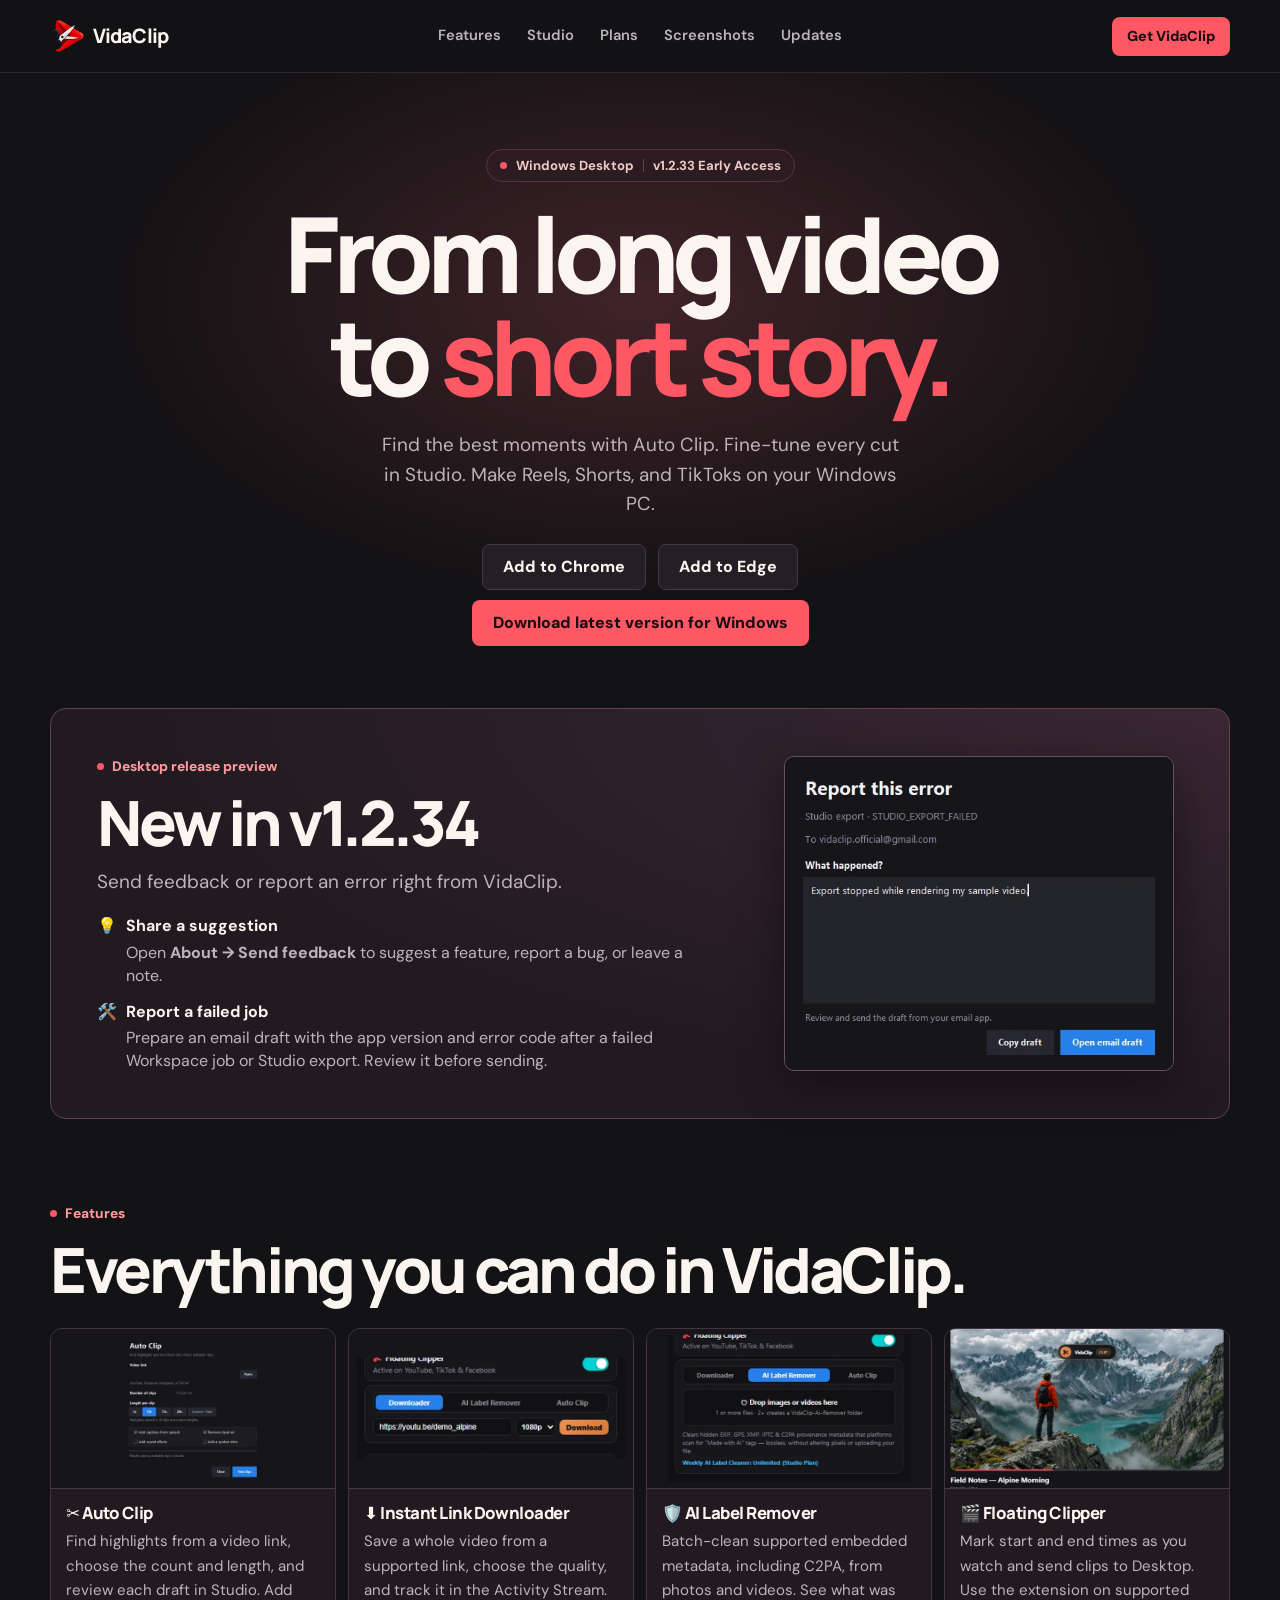
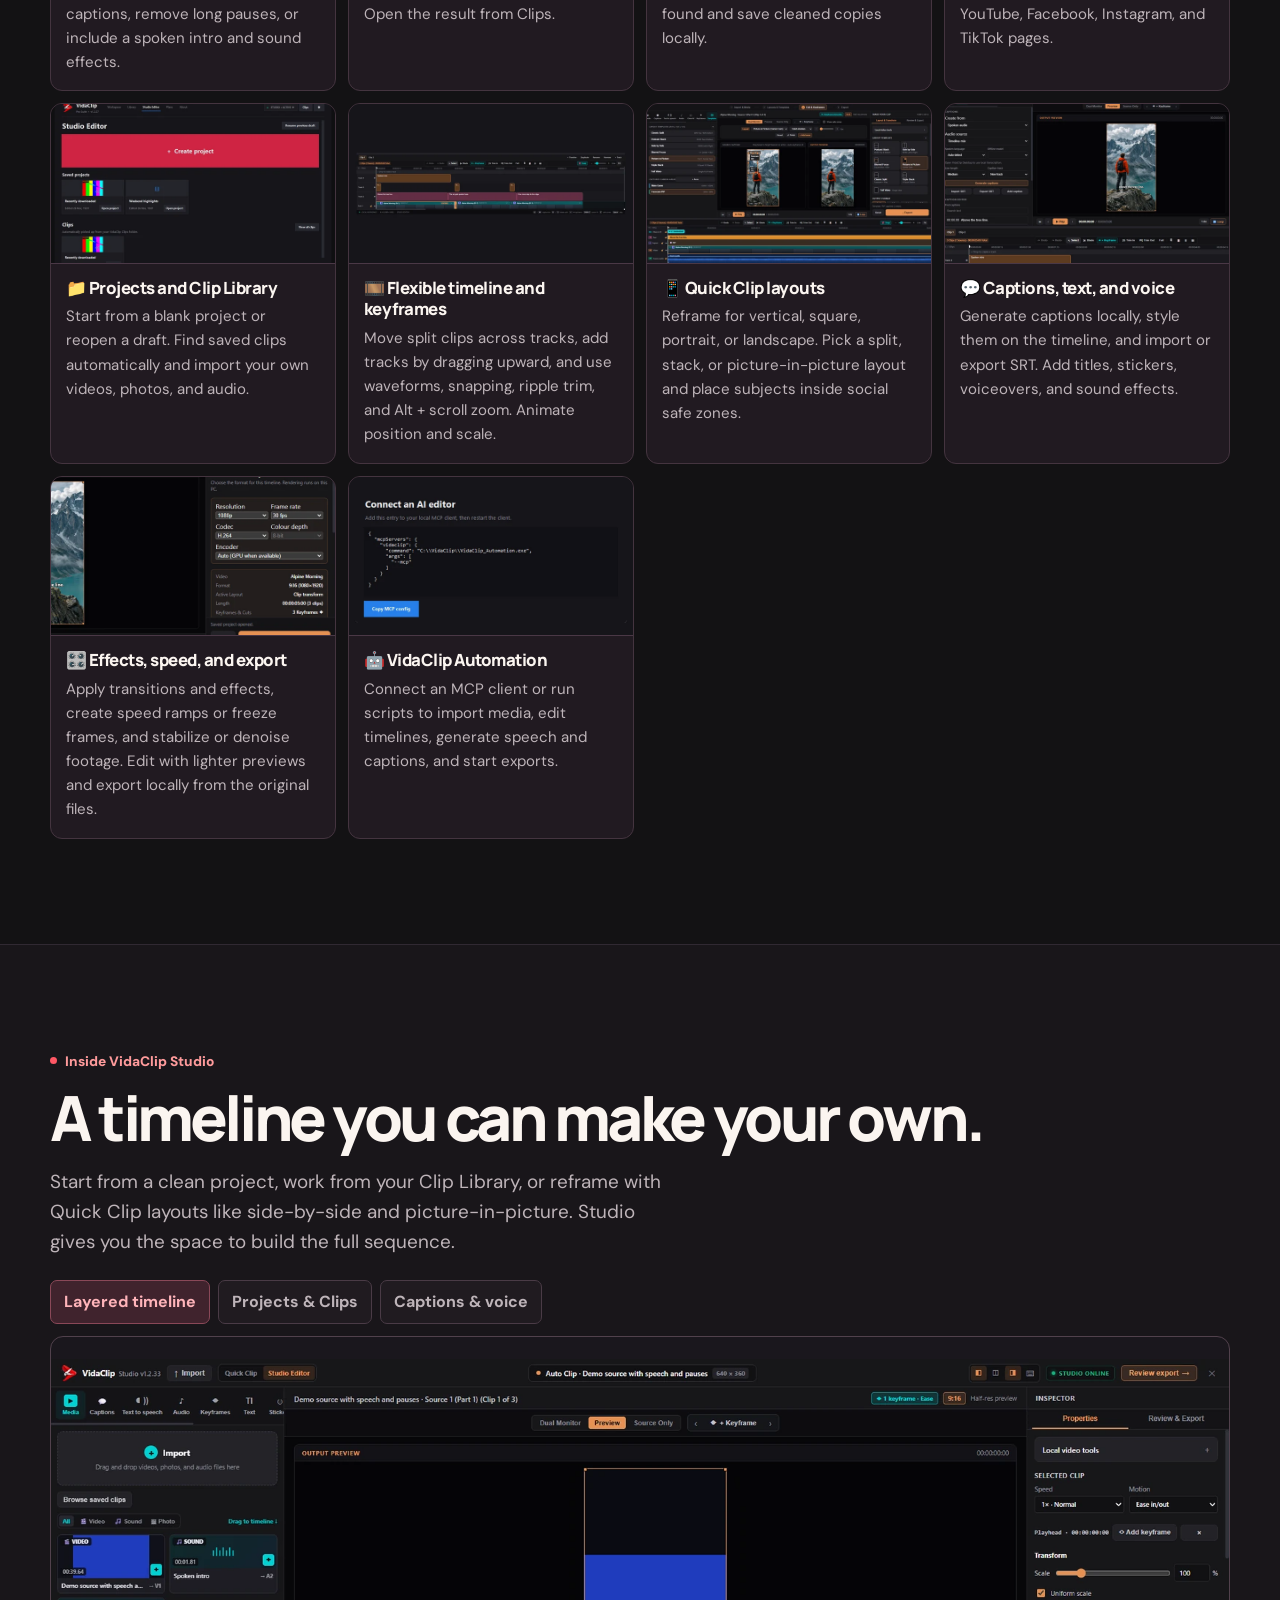
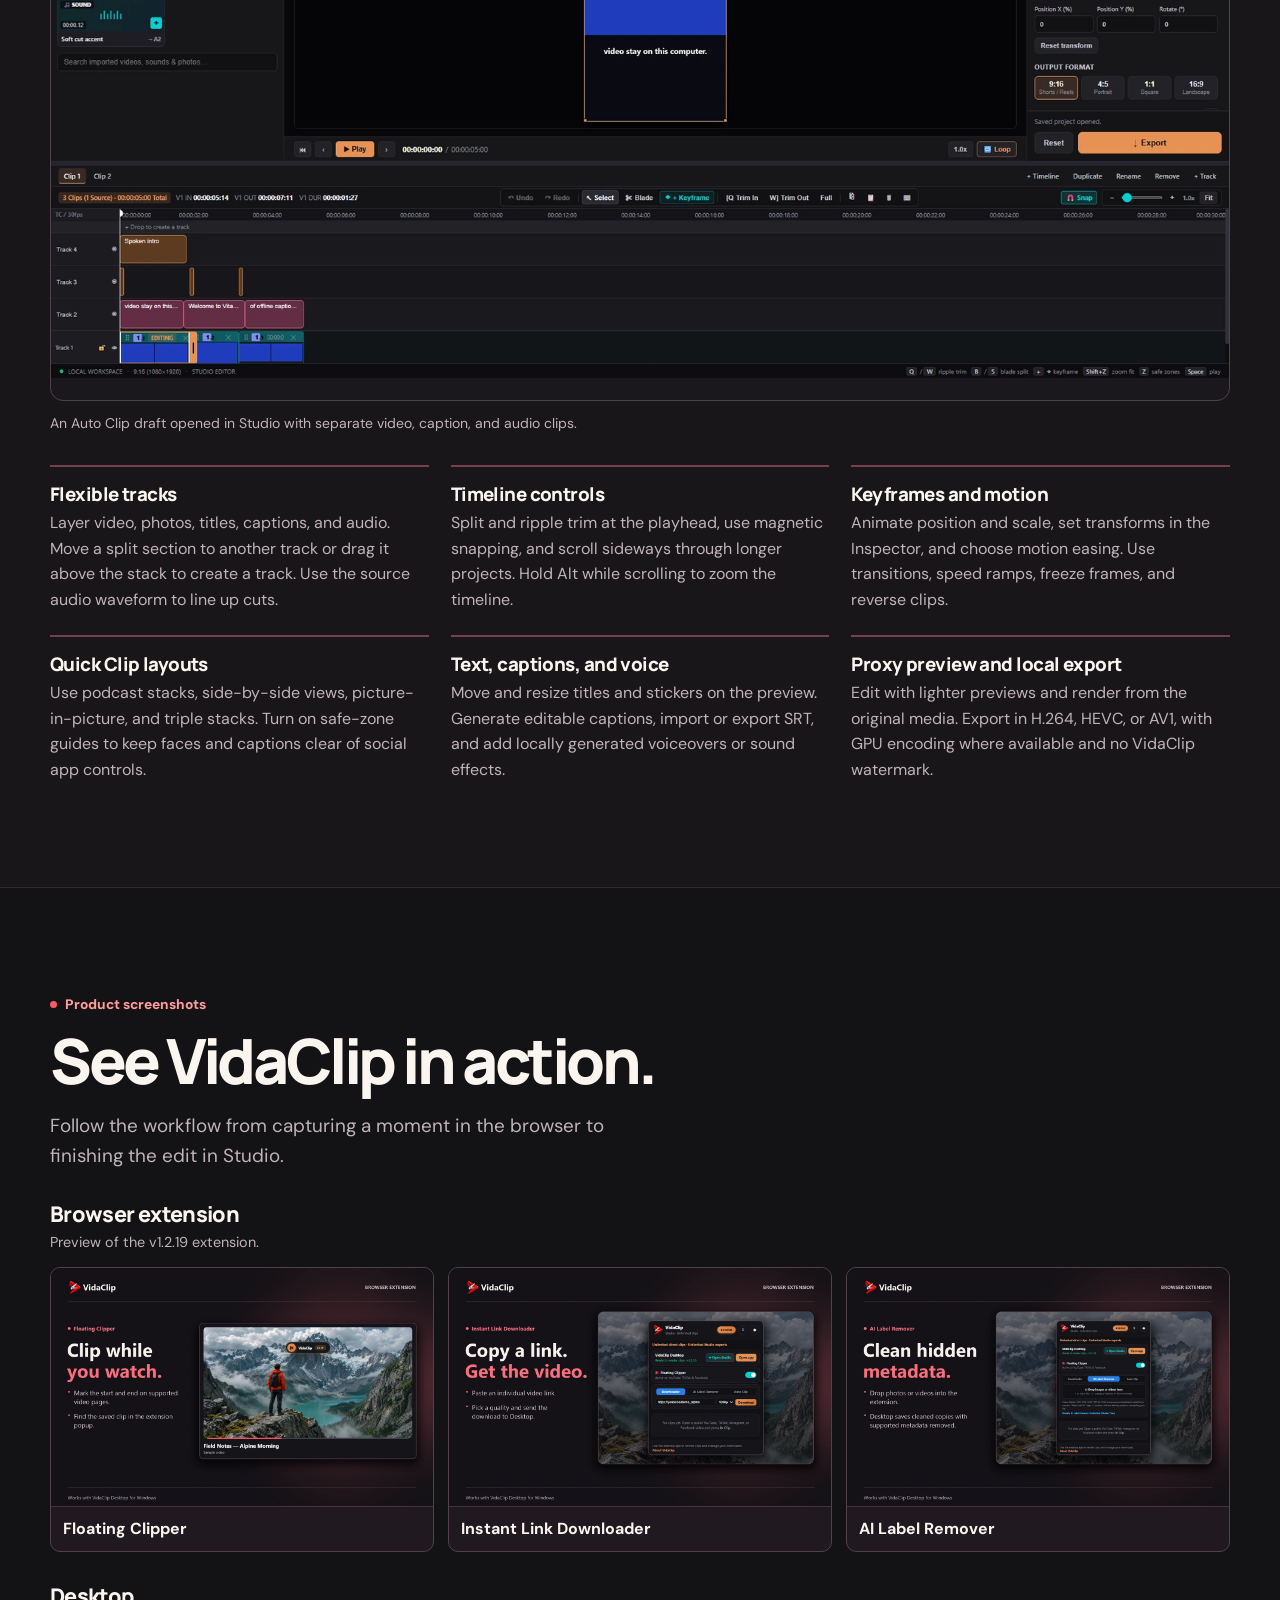
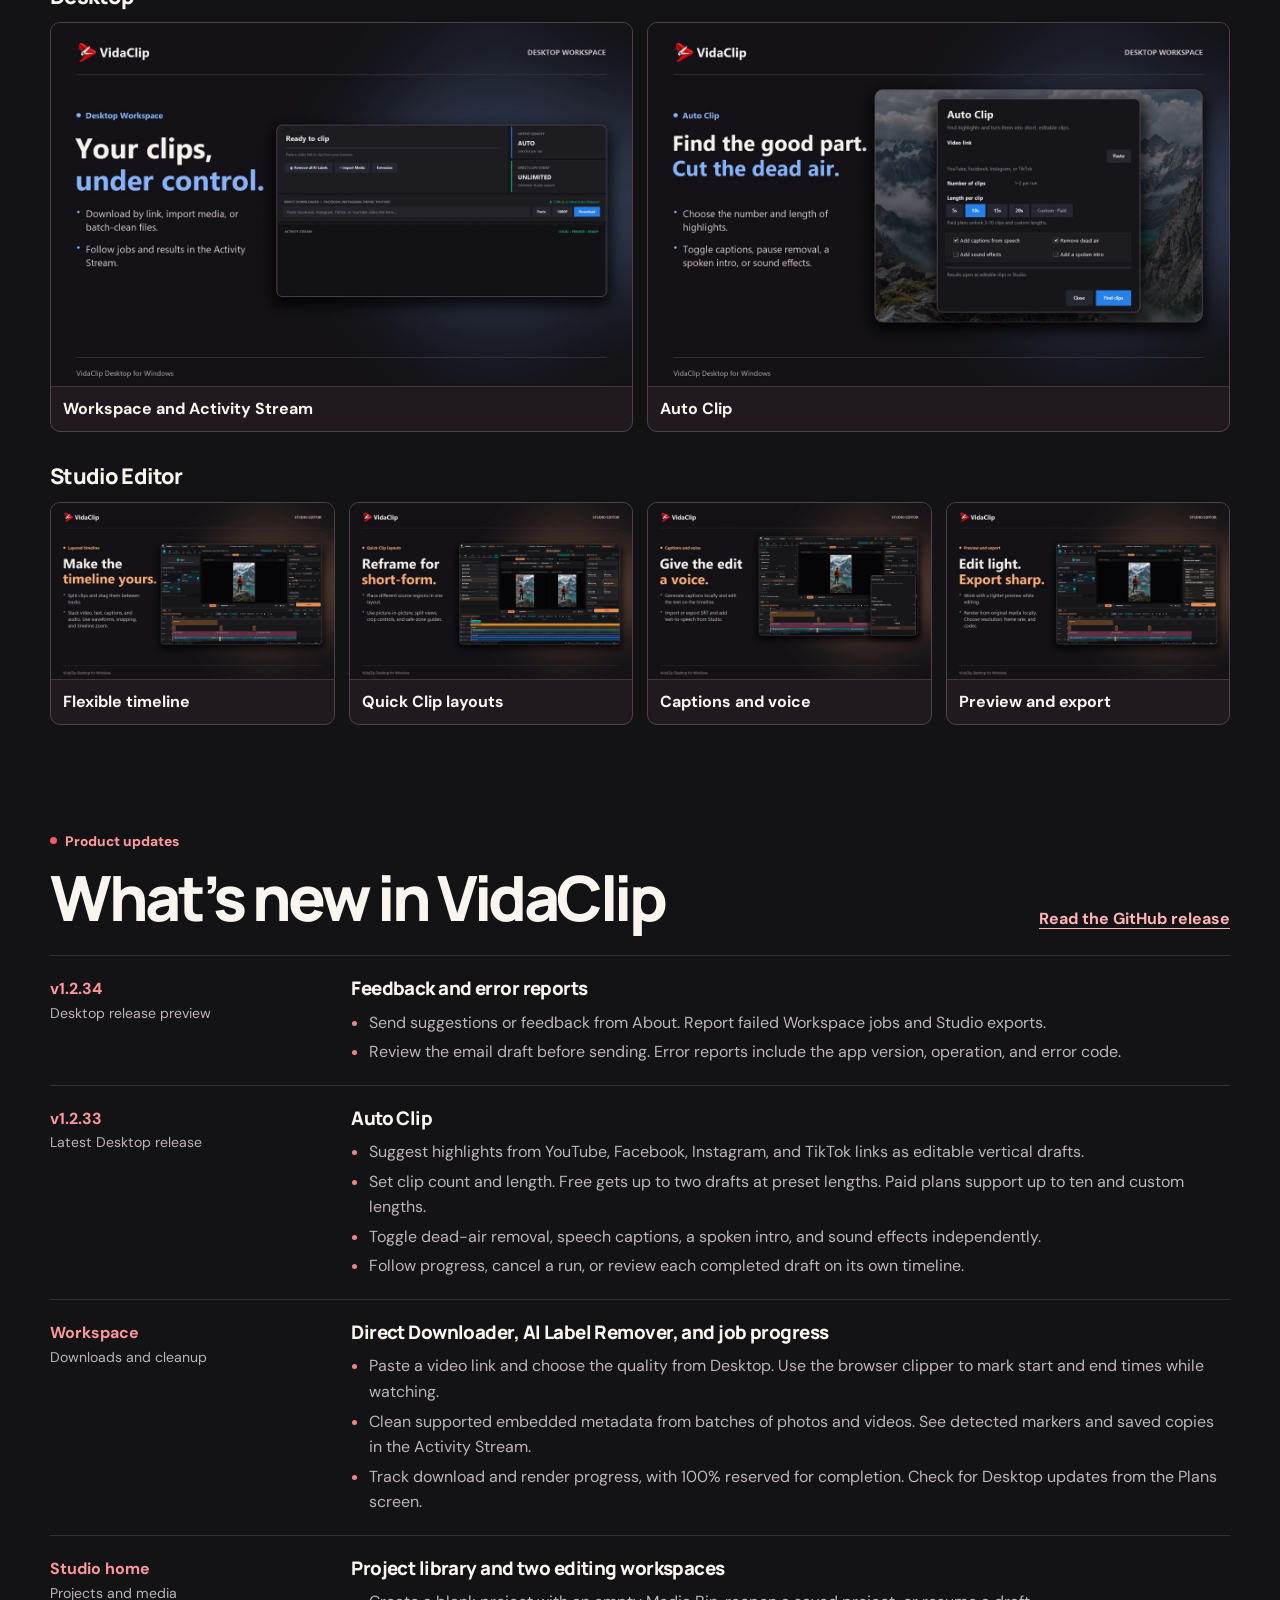
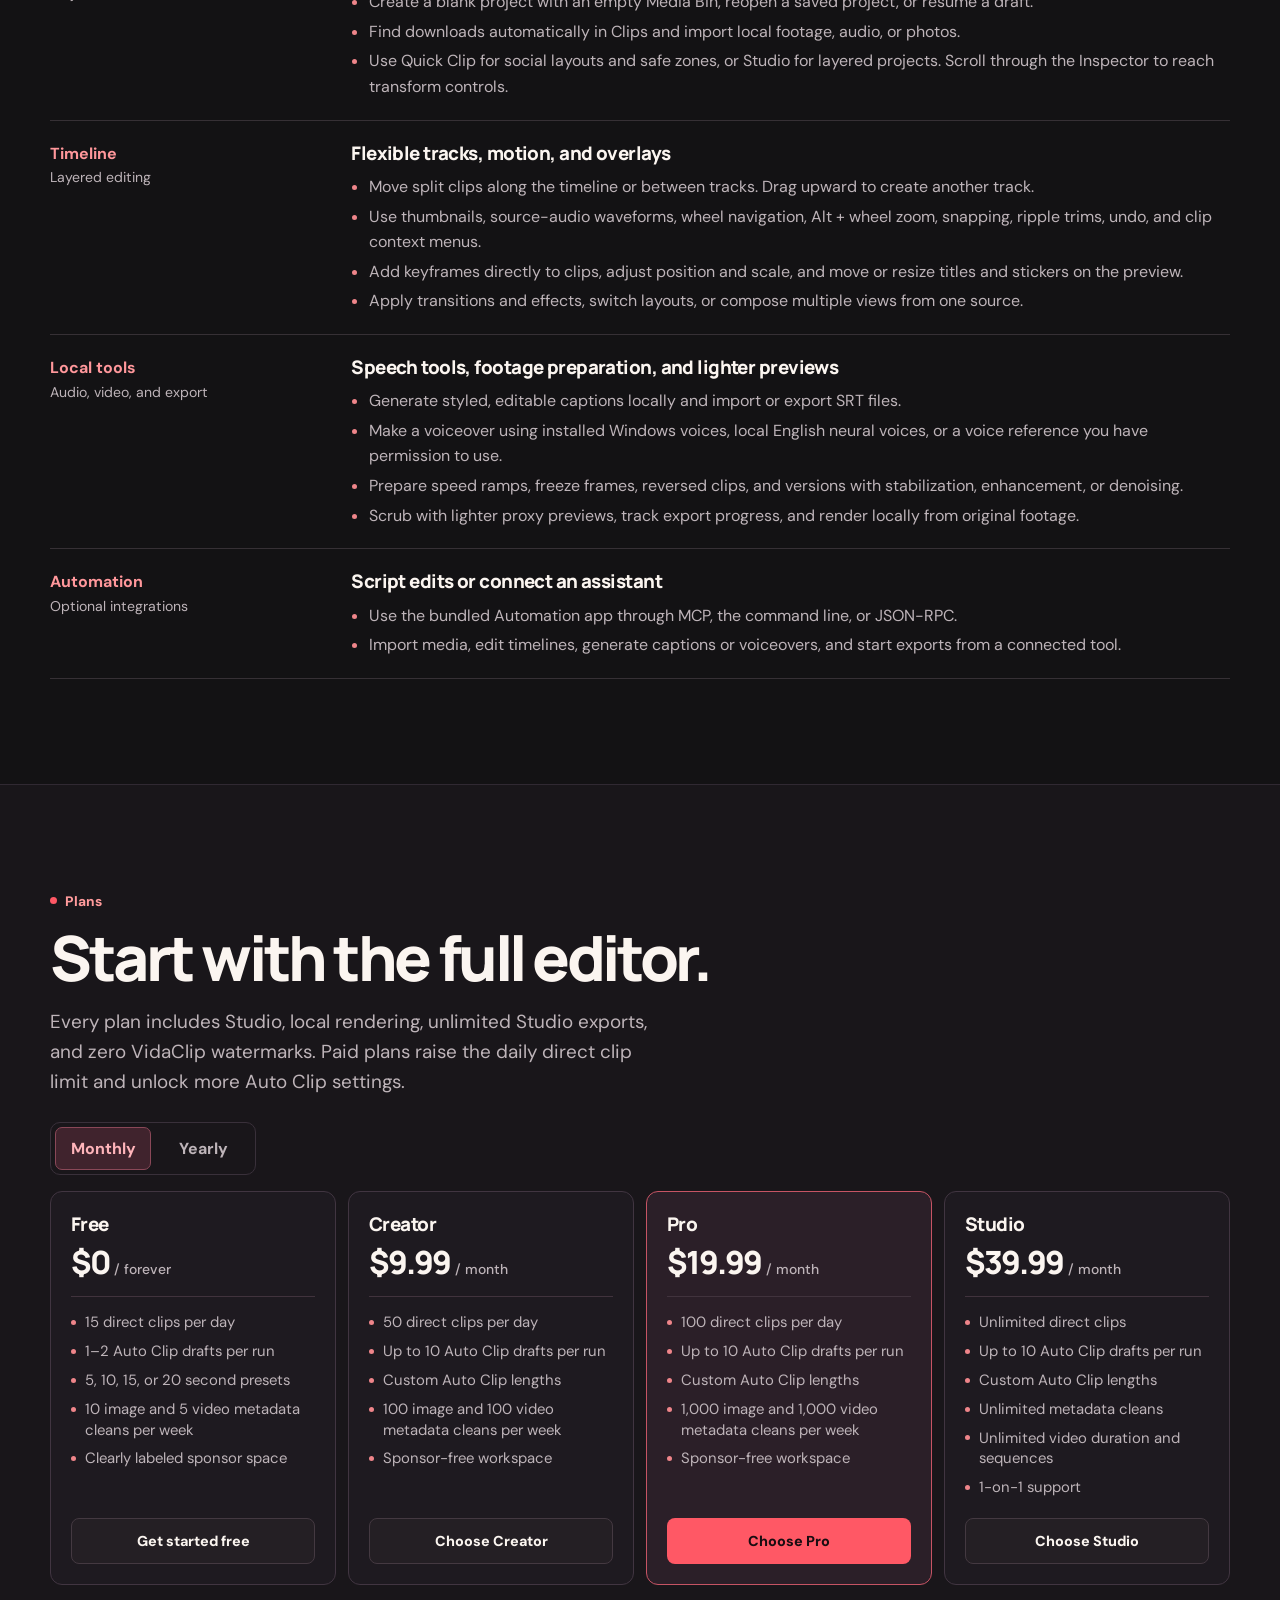
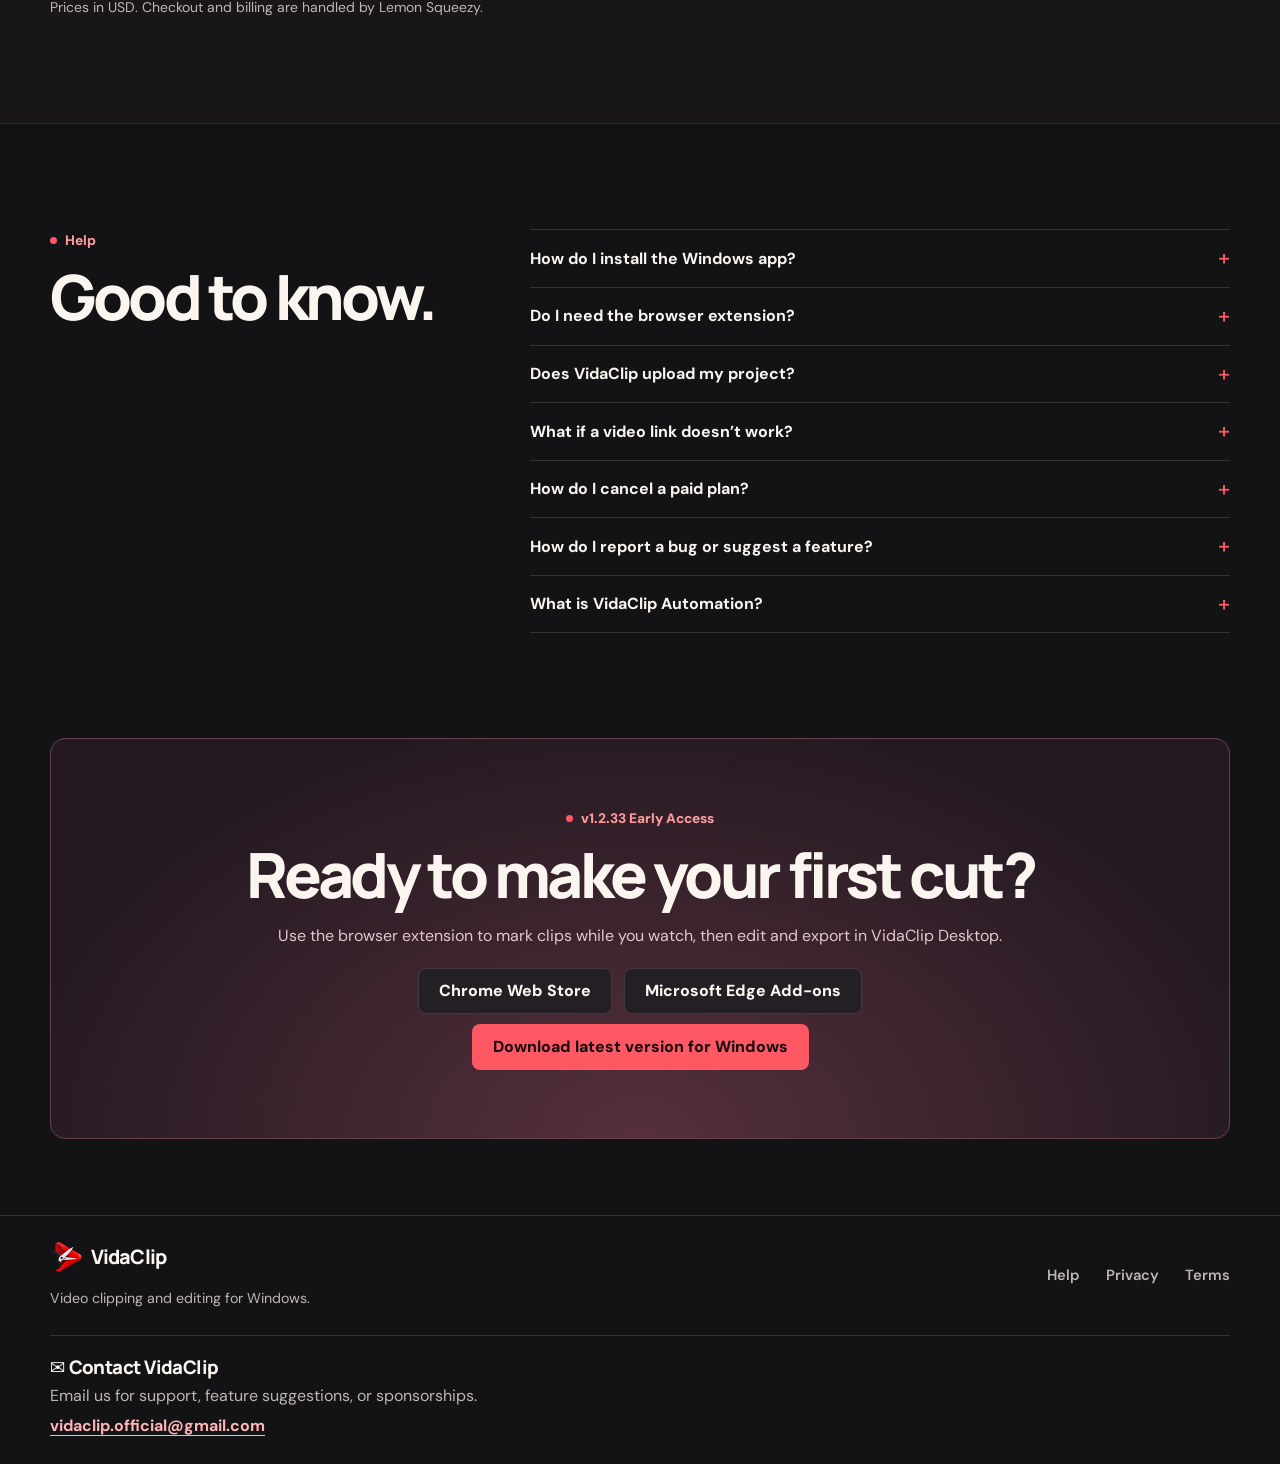
==== commit 3f2ac11a: "Show release preview, product features, and support email" ====
--- a/index.html
+++ b/index.html
@@ -23,7 +23,7 @@
     <div class="nav shell">
       <a class="brand" href="#top"><img src="assets/mark.webp" alt="" width="34" height="34">VidaClip</a>
       <nav aria-label="Main navigation">
-        <a href="#workspace">Tools</a>
+        <a href="#workspace">Features</a>
         <a href="#showcase">Studio</a>
         <a href="#pricing">Plans</a>
         <a href="#screenshots">Screenshots</a>
@@ -44,77 +44,66 @@
         </div>
         <a class="button primary" href="https://github.com/JamiiDels/VidaClip-/releases/download/v1.2.33/VidaClip-Desktop-1.2.33-Windows.zip">Download latest version for Windows</a>
       </div>
-      <div class="preview" aria-label="Illustrated preview of a project in VidaClip Studio">
-        <div class="preview-bar"><span class="preview-brand"><img src="assets/mark.webp" alt="" width="22" height="22"> VidaClip <span>Studio</span></span><span class="preview-title">Field Notes / Alpine cut</span><span class="preview-export">Export</span></div>
-        <div class="preview-body">
-          <div class="preview-media" aria-hidden="true">
-            <div class="pane-heading">Project media</div>
-            <div class="media-thumb"><span>00:24</span></div>
-            <div class="media-name">Alpine morning.mp4</div>
-            <div class="media-sound"><span>♫</span> Field recording</div>
-          </div>
-          <div class="preview-player">
-            <div class="pane-heading">Output preview <span>9:16</span></div>
-            <div class="preview-visual">
-              <span class="preview-caption">Above the tree line.</span>
-            </div>
-            <div class="play-controls" aria-hidden="true"><span>▶</span> 00:04:12 <span>/ 00:15:00</span></div>
-          </div>
-          <div class="preview-inspector" aria-hidden="true">
-            <div class="pane-heading">Inspector</div>
-            <div class="inspector-title">Transform <span>◇</span></div>
-            <div class="inspector-line">Scale <b>112%</b></div>
-            <div class="slider-drawing"></div>
-            <div class="inspector-line">Position <b>X 0 &nbsp; Y 0</b></div>
-            <div class="inspector-line">Rotation <b>0.0°</b></div>
-          </div>
-        </div>
-        <div class="draw-timeline" aria-hidden="true">
-          <div class="time-labels"><span>Timeline</span><span>00:00</span><span>00:05</span><span>00:10</span><span>00:15</span></div>
-          <div class="draw-track"><span>Track 3</span><div><b class="draw-title">Above the tree line.</b></div></div>
-          <div class="draw-track"><span>Track 2</span><div class="video-track"><b>Alpine morning.mp4</b><b>Alpine morning.mp4</b></div></div>
-          <div class="draw-track"><span>Track 1</span><div><b class="draw-audio">♫ Field recording</b></div></div>
-          <div class="draw-head"></div>
-        </div>
-      </div>
-      <p class="preview-note">Illustrated Studio preview</p>
-    </section>
-
-    <section class="section shell" id="features">
-      <div class="split auto-section">
+    </section>
+
+    <section class="section shell release-spotlight" id="features">
+      <div class="release-feature">
         <div>
-          <p class="eyebrow"><span></span> New in v1.2.33</p>
-          <h2>Find the good part.<br>Cut the dead air.</h2>
-          <p class="section-intro">Paste a link from YouTube, Facebook, Instagram, or TikTok. Auto Clip suggests moments and opens them as editable vertical drafts in Studio.</p>
-          <ol class="steps">
-            <li><div><strong>Set your clip length</strong><p>Pick 5, 10, 15, or 20 seconds. Free gets up to two drafts per run. Paid plans unlock up to ten and custom lengths.</p></div></li>
-            <li><div><strong>Choose the edits</strong><p>Trim long pauses, turn speech into captions, add a spoken intro, or add sound effects. Each option has its own switch.</p></div></li>
-            <li><div><strong>Review in Studio</strong><p>Open each result on its own timeline. Adjust the cuts, captions, audio, and framing before you export.</p></div></li>
-          </ol>
-        </div>
-        <figure class="feature-image auto-image">
-          <a href="assets/auto-clip.webp" aria-label="Open the full Auto Clip dialog screenshot"><img src="assets/auto-clip.webp" alt="The Auto Clip dialog with length presets and switches for captions, dead air, sound effects, and a spoken intro" loading="lazy" width="527" height="554"></a>
-          <figcaption>Auto Clip in the Desktop Workspace</figcaption>
-        </figure>
-      </div>
-    </section>
-
-    <section class="section shell workspace-section" id="workspace">
-      <p class="eyebrow"><span></span> Desktop Workspace</p>
-      <h2>Download, clean, and clip.</h2>
-      <p class="section-intro">Save a video from a link, clean metadata from a local file, or find highlights with <a class="text-link" href="#features">Auto Clip</a>.</p>
-      <div class="workspace-tools">
-        <article>
-          <p class="tool-location">Workspace · Direct Downloader</p>
-          <h3>Instant Link Downloader</h3>
-          <p>Paste a public YouTube, Facebook, Instagram, or TikTok link you have permission to download. Choose the quality and click <strong>Download</strong>. Saved videos appear in Clips, ready to open in Studio.</p>
-          <p class="tool-detail">For just one moment, use the browser clipper to mark the start and end while you watch.</p>
-        </article>
-        <article>
-          <p class="tool-location">Workspace · Remove all AI Labels</p>
-          <h3>AI Label Remover</h3>
-          <p>Scan batches of images or videos and save cleaned copies locally. The Activity Stream shows which supported metadata markers it found and what was removed.</p>
-          <p class="tool-detail">This tool works on embedded metadata such as Content Credentials (C2PA). Visible overlays and labels set by platforms are outside its scope.</p>
+          <p class="eyebrow"><span></span> Desktop release preview</p>
+          <h2>New in v1.2.34</h2>
+          <p class="section-intro">Send feedback or report an error right from VidaClip.</p>
+          <ul>
+            <li><span aria-hidden="true">💡</span><div><strong>Share a suggestion</strong><p>Open <strong>About → Send feedback</strong> to suggest a feature, report a bug, or leave a note.</p></div></li>
+            <li><span aria-hidden="true">🛠️</span><div><strong>Report a failed job</strong><p>Prepare an email draft with the app version and error code after a failed Workspace job or Studio export. Review it before sending.</p></div></li>
+          </ul>
+        </div>
+        <a class="release-shot" href="assets/feedback.webp" aria-label="Open screenshot of the Desktop error report"><img src="assets/feedback.webp" alt="VidaClip’s error report dialog with a sample message, Copy draft, and Open email draft" width="520" height="420" loading="lazy"></a>
+      </div>
+    </section>
+
+    <section class="section shell app-features" id="workspace">
+      <p class="eyebrow"><span></span> Features</p>
+      <h2>Everything you can do in VidaClip.</h2>
+      <div class="app-feature-grid">
+        <article class="app-feature">
+          <img src="assets/features/auto-clip.webp" alt="" width="640" height="360" loading="lazy">
+          <div><h3><span aria-hidden="true">✂️</span> Auto Clip</h3><p>Find highlights from a video link, choose the count and length, and review each draft in Studio. Add captions, remove long pauses, or include a spoken intro and sound effects.</p></div>
+        </article>
+        <article class="app-feature">
+          <img src="assets/features/download.webp" alt="" width="640" height="360" loading="lazy">
+          <div><h3><span aria-hidden="true">⬇️</span> Instant Link Downloader</h3><p>Save a whole video from a supported link, choose the quality, and track it in the Activity Stream. Open the result from Clips.</p></div>
+        </article>
+        <article class="app-feature">
+          <img src="assets/features/metadata.webp" alt="" width="640" height="360" loading="lazy">
+          <div><h3><span aria-hidden="true">🛡️</span> AI Label Remover</h3><p>Batch-clean supported embedded metadata, including C2PA, from photos and videos. See what was found and save cleaned copies locally.</p></div>
+        </article>
+        <article class="app-feature">
+          <img src="assets/features/clipper.webp" alt="" width="640" height="360" loading="lazy">
+          <div><h3><span aria-hidden="true">🎬</span> Floating Clipper</h3><p>Mark start and end times as you watch and send clips to Desktop. Use the extension on supported YouTube, Facebook, Instagram, and TikTok pages.</p></div>
+        </article>
+        <article class="app-feature">
+          <img src="assets/features/projects.webp" alt="" width="640" height="360" loading="lazy">
+          <div><h3><span aria-hidden="true">📁</span> Projects and Clip Library</h3><p>Start from a blank project or reopen a draft. Find saved clips automatically and import your own videos, photos, and audio.</p></div>
+        </article>
+        <article class="app-feature">
+          <img src="assets/features/timeline.webp" alt="" width="640" height="360" loading="lazy">
+          <div><h3><span aria-hidden="true">🎞️</span> Flexible timeline and keyframes</h3><p>Move split clips across tracks, add tracks by dragging upward, and use waveforms, snapping, ripple trim, and Alt + scroll zoom. Animate position and scale.</p></div>
+        </article>
+        <article class="app-feature">
+          <img src="assets/features/layouts.webp" alt="" width="640" height="360" loading="lazy">
+          <div><h3><span aria-hidden="true">📱</span> Quick Clip layouts</h3><p>Reframe for vertical, square, portrait, or landscape. Pick a split, stack, or picture-in-picture layout and place subjects inside social safe zones.</p></div>
+        </article>
+        <article class="app-feature">
+          <img src="assets/features/speech.webp" alt="" width="640" height="360" loading="lazy">
+          <div><h3><span aria-hidden="true">💬</span> Captions, text, and voice</h3><p>Generate captions locally, style them on the timeline, and import or export SRT. Add titles, stickers, voiceovers, and sound effects.</p></div>
+        </article>
+        <article class="app-feature">
+          <img src="assets/features/export.webp" alt="" width="640" height="360" loading="lazy">
+          <div><h3><span aria-hidden="true">🎛️</span> Effects, speed, and export</h3><p>Apply transitions and effects, create speed ramps or freeze frames, and stabilize or denoise footage. Edit with lighter previews and export locally from the original files.</p></div>
+        </article>
+        <article class="app-feature">
+          <img src="assets/features/automation.webp" alt="" width="640" height="360" loading="lazy">
+          <div><h3><span aria-hidden="true">🤖</span> VidaClip Automation</h3><p>Connect an MCP client or run scripts to import media, edit timelines, generate speech and captions, and start exports.</p></div>
         </article>
       </div>
     </section>
@@ -240,6 +229,10 @@
         <a class="text-link" href="https://github.com/JamiiDels/VidaClip-/releases/tag/v1.2.33">Read the GitHub release</a>
       </div>
       <div class="update-stack">
+        <article><div class="update-label"><strong>v1.2.34</strong><span>Desktop release preview</span></div><div><h3>Feedback and error reports</h3><ul>
+          <li>Send suggestions or feedback from About. Report failed Workspace jobs and Studio exports.</li>
+          <li>Review the email draft before sending. Error reports include the app version, operation, and error code.</li>
+        </ul></div></article>
         <article><div class="update-label"><strong>v1.2.33</strong><span>Latest Desktop release</span></div><div><h3>Auto Clip</h3><ul>
           <li>Suggest highlights from YouTube, Facebook, Instagram, and TikTok links as editable vertical drafts.</li>
           <li>Set clip count and length. Free gets up to two drafts at preset lengths. Paid plans support up to ten and custom lengths.</li>
@@ -341,7 +334,12 @@
   <footer id="about">
     <div class="shell footer-row">
       <div><a class="brand" href="#top"><img src="assets/mark.webp" alt="" width="32" height="32">VidaClip</a><p>Video clipping and editing for Windows.</p></div>
-      <nav aria-label="Footer navigation"><a href="#faq">Help</a><a href="legal.html#privacy">Privacy</a><a href="legal.html#terms">Terms</a><a href="mailto:vidaclip.official@gmail.com">Contact &amp; sponsorships</a></nav>
+      <nav aria-label="Footer navigation"><a href="#faq">Help</a><a href="legal.html#privacy">Privacy</a><a href="legal.html#terms">Terms</a></nav>
+    </div>
+    <div class="shell footer-contact">
+      <h3><span aria-hidden="true">✉️</span> Contact VidaClip</h3>
+      <p>Email us for support, feature suggestions, or sponsorships.</p>
+      <a class="text-link" href="mailto:vidaclip.official@gmail.com">vidaclip.official@gmail.com</a>
     </div>
   </footer>
 </body>
--- a/site.css
+++ b/site.css
@@ -49,71 +49,15 @@
 .hero-intro, .section-intro { color: var(--muted); font-size: clamp(1rem, 2vw, 1.18rem); line-height: 1.58; max-width: 620px; }
 .hero-intro { max-width: 520px; margin: 0 auto 25px; }
 .hero-downloads, .extension-downloads { display: grid; justify-items: center; gap: 10px; }
-.preview { position: relative; text-align: left; overflow: hidden; max-width: 1000px; margin: 48px auto 0; border: 1px solid #504047; border-radius: 14px; color: #e6dfe2; background: #141318; box-shadow: 0 28px 90px #050405a0, 0 -10px 65px #ac4e4b24; font-size: .78rem; }
-.preview-bar { display: grid; grid-template-columns: 1fr auto 1fr; align-items: center; gap: 12px; min-height: 44px; border-bottom: 1px solid #362f38; padding: 5px 14px; background: #221e23; }
-.preview-brand { display: inline-flex; align-items: center; gap: 7px; font-weight: 800; white-space: nowrap; }
-.preview-brand span, .play-controls span:last-child { color: #b8aab2; }
-.preview-title { color: #cfc5cb; }
-.preview-export { justify-self: end; display: inline-block; border-radius: 4px; padding: 2px 10px; color: #170b0a; background: var(--warm); font-weight: 800; }
-.preview-body { display: grid; grid-template-columns: 21% 1fr 23%; min-height: 315px; }
-.preview-body > div { padding: 10px 12px; }
-.preview-player { background: #0c0c10; border-inline: 1px solid #2e2832; }
-.pane-heading { font-weight: 800; color: #d6c9cf; margin-bottom: 10px; }
-.pane-heading span { color: var(--warm); float: right; }
-.media-thumb { position: relative; aspect-ratio: 1.75; border-radius: 5px; background: url("assets/field-notes.webp") center / cover, #252b30; }
-.media-thumb span { position: absolute; bottom: 5px; right: 5px; padding: 1px 5px; border-radius: 3px; background: #111018; color: white; }
-.media-name { margin-top: 6px; color: #e4dce0; }
-.media-sound { color: #cddfda; border: 1px solid #304440; background: #1c2b2a; padding: 8px; border-radius: 4px; margin-top: 13px; }
-.media-sound span { color: #87dac7; margin-right: 4px; }
-.preview-visual { position: relative; width: auto; height: 252px; aspect-ratio: 9 / 16; margin-inline: auto; border-radius: 5px; background: url("assets/field-notes.webp") 36% center / cover, #343c42; }
-.preview-caption { position: absolute; bottom: 13%; left: 50%; transform: translateX(-50%); background: #111017ea; color: #fff3ed; text-align: center; border-radius: 3px; font-size: .68rem; padding: 4px 6px; white-space: nowrap; font-weight: 800; }
-.play-controls { text-align: center; color: #f5e8e8; display: flex; justify-content: center; align-items: center; gap: 7px; margin-top: 7px; }
-.play-controls span:first-child { color: var(--warm); }
-.inspector-title { font-weight: 800; padding: 8px 0; border-block: 1px solid #342c37; }
-.inspector-title span { float: right; color: var(--warm); }
-.inspector-line { display: flex; justify-content: space-between; align-items: center; gap: 3px; margin-top: 11px; color: #bfb5be; }
-.inspector-line b { color: #efe3ea; font-weight: 600; background: #26212a; border-radius: 3px; padding: 1px 5px; white-space: nowrap; }
-.slider-drawing { height: 3px; margin: 8px 0 12px; background: linear-gradient(90deg, var(--warm) 35%, #41343e 35%); }
-.draw-timeline { position: relative; padding: 7px 12px 12px; border-top: 1px solid #3b313d; background: #18151c; }
-.time-labels { display: grid; grid-template-columns: 84px repeat(4, 1fr); color: #c0acb6; }
-.time-labels span:last-child { text-align: right; }
-.draw-track { display: grid; grid-template-columns: 84px 1fr; align-items: center; min-height: 30px; gap: 4px; border-top: 1px solid #312934; }
-.draw-track > span { color: #d2bec9; }
-.draw-track > div { display: flex; gap: 4px; height: 24px; background: repeating-linear-gradient(90deg, transparent 0 calc(33.333% - 1px), #3f303c calc(33.333% - 1px) 33.333%); }
-.draw-track b { padding: 2px 7px; border-radius: 3px; overflow: hidden; white-space: nowrap; text-overflow: ellipsis; }
-.draw-title { margin-left: 16%; width: 30%; background: #5d3351; color: #f7d2ef; }
-.video-track b { width: 39%; background: #623b2d; color: #ffe0c9; border: 1px solid #a16347; }
-.video-track b + b { width: 55%; }
-.draw-audio { width: 81%; color: #beeee2; background: repeating-linear-gradient(90deg, #133c35 0 2px, #1e4f45 2px 4px); }
-.draw-head { position: absolute; inset: 26px auto 10px 37%; width: 1px; background: #ff9d79; pointer-events: none; }
-.draw-head::before { content: ""; position: absolute; width: 9px; height: 7px; left: -4px; top: -1px; background: #ff9d79; clip-path: polygon(0 0, 100% 0, 100% 50%, 50% 100%, 0 50%); }
-.preview-note, figcaption, .section-note { color: var(--muted); margin: 11px 0 0; font-size: .875rem; }
+figcaption, .section-note { color: var(--muted); margin: 11px 0 0; font-size: .875rem; }
 
 .section { padding-block: clamp(59px, 9vw, 105px); }
 .eyebrow { color: #ff9b9c; display: flex; gap: 8px; align-items: center; font-size: .86rem; font-weight: 800; margin-bottom: 12px; }
 .section-intro { margin-top: 16px; }
-.split { display: grid; grid-template-columns: 1fr .9fr; gap: clamp(25px, 7vw, 108px); align-items: center; }
-.auto-section { border-top: 1px solid var(--line); padding-top: clamp(45px, 7vw, 78px); }
-.steps { display: grid; gap: 15px; margin: 24px 0 0; padding: 0; list-style: none; }
-.steps li { border-top: 1px solid var(--line); padding: 14px 0 0; }
-.steps strong { font-family: var(--head); font-size: 1.03rem; }
-.steps p, .feature-grid p, .update-stack p { color: var(--muted); margin-top: 4px; }
+.feature-grid p, .update-stack p { color: var(--muted); margin-top: 4px; }
 .feature-image { min-width: 0; }
 .feature-image a { display: block; border: 1px solid #51414c; border-radius: 13px; overflow: hidden; background: #1a171d; }
 .feature-image img { display: block; width: 100%; height: auto; }
-.auto-image { max-width: 535px; width: 100%; margin-inline: auto; }
-.auto-image a { padding: 8px; background: #241c22; box-shadow: 0 19px 43px #0004; }
-.auto-image img { border-radius: 6px; }
-.workspace-section { border-top: 1px solid var(--line); }
-.workspace-tools { display: grid; grid-template-columns: repeat(2, minmax(0, 1fr)); gap: 16px; margin-top: 28px; }
-.workspace-tools article { display: flex; flex-direction: column; gap: 10px; background: #211b21; border: 1px solid #4e3b47; border-radius: 12px; padding: clamp(18px, 4vw, 33px); }
-.workspace-tools article + article { background: #1c2022; border-color: #394748; }
-.workspace-tools h3 { font-size: clamp(1.35rem, 3vw, 1.85rem); }
-.workspace-tools p { color: var(--muted); }
-.workspace-tools .tool-location { font-size: .88rem; color: #ffaaa9; font-weight: 800; }
-.workspace-tools article + article .tool-location { color: #add6ce; }
-.workspace-tools .tool-detail { border-top: 1px solid #54414c; padding-top: 12px; margin-top: auto; font-size: .9rem; }
-.workspace-tools article + article .tool-detail { border-color: #405050; }
 .studio-section, .pricing-section { background: #19161a; border-block: 1px solid #302932; }
 .tour-choices { display: flex; gap: 8px; flex-wrap: wrap; margin-block: 24px 12px; }
 .tour-button, .billing button { cursor: pointer; border: 1px solid #4a3b46; background: #201b20; color: var(--muted); border-radius: 7px; padding: 8px 13px; min-height: 40px; font-weight: 700; }
@@ -167,7 +111,6 @@
 
 @media (max-width: 950px) {
   .feature-grid, .plans { grid-template-columns: repeat(2, minmax(0, 1fr)); }
-  .preview-body { grid-template-columns: 24% 1fr 25%; }
 }
 @media (max-width: 710px) {
   .shell { width: calc(100% - 36px); }
@@ -177,32 +120,18 @@
   html { scroll-padding-top: 12px; }
   .hero { padding-top: 51px; }
   .hero h1 { font-size: clamp(3rem, 10.9vw, 5rem); }
-  .preview { margin-top: 32px; }
-  .preview-body { grid-template-columns: 1fr 35%; min-height: 0; }
-  .preview-body .preview-media { display: none; }
-  .preview-player { border-left: 0; }
-  .preview-visual { height: 190px; }
-  .preview-bar { grid-template-columns: 1fr auto; }
-  .preview-title { display: none; }
-  .time-labels { grid-template-columns: 54px repeat(4, 1fr); }
-  .draw-track { grid-template-columns: 50px 1fr; }
-  .draw-timeline { font-size: .66rem; }
-  .split, .faq-section { grid-template-columns: 1fr; }
-  .auto-image { margin-top: 10px; }
+  .faq-section { grid-template-columns: 1fr; }
   .footer-row { align-items: start; flex-direction: column; }
 }
 @media (max-width: 425px) {
   .actions { gap: 8px; }
   .actions .button { padding-inline: 12px; font-size: .88rem; }
-  .preview-inspector { font-size: .69rem; }
-  .preview-body { grid-template-columns: 1fr 38%; }
-  .inspector-line b { padding-inline: 3px; }
   .feature-grid { gap: 14px; }
   .plans { grid-template-columns: 1fr; }
   .update-stack article { grid-template-columns: 1fr; gap: 5px; }
 }
 @media (max-width: 590px) {
-  .workspace-tools, .feature-grid { grid-template-columns: 1fr; }
+  .feature-grid { grid-template-columns: 1fr; }
 }
 @media (prefers-reduced-motion: reduce) {
   *, *::before, *::after { scroll-behavior: auto !important; transition: none !important; }
@@ -227,3 +156,24 @@
 .gallery-dialog button:hover { background: #4a3440; }
 .gallery-dialog button:disabled { opacity: .48; cursor: default; }
 @media (max-width: 560px) { .gallery-grid { grid-template-columns: repeat(2,minmax(0,1fr)); gap: 8px; } .gallery-card span { padding: 7px 8px; font-size: .83rem; } }
+
+.release-spotlight { padding-block: 42px 0; }
+.release-feature { display: grid; grid-template-columns: 1.2fr minmax(220px, .8fr); gap: clamp(20px, 5vw, 66px); align-items: center; padding: clamp(19px, 4.1vw, 46px); border: 1px solid #62424d; border-radius: 16px; background: radial-gradient(ellipse at top right, #392733, #221a21 66%); }
+.release-feature .section-intro { margin-top: 10px; }
+.release-feature ul { margin: 18px 0 0; padding: 0; list-style: none; display: grid; gap: 13px; }
+.release-feature li { display: flex; gap: 9px; align-items: baseline; line-height: 1.45; }
+.release-feature li > span { flex: none; }
+.release-feature li p { color: var(--muted); margin-top: 3px; }
+.release-shot { display: block; width: min(100%, 390px); border-radius: 10px; border: 1px solid #665260; overflow: hidden; margin-inline: auto; box-shadow: 0 14px 44px #09060880; }
+.release-shot img { display: block; width: 100%; height: auto; }
+.app-features { padding-top: clamp(55px, 8vw, 83px); }
+.app-feature-grid { display: grid; grid-template-columns: repeat(auto-fit, minmax(248px, 1fr)); gap: 12px; margin-top: 24px; }
+.app-feature { overflow: hidden; border: 1px solid #44343f; border-radius: 12px; background: #211a21; }
+.app-feature img { display: block; aspect-ratio: 16 / 9; width: 100%; height: auto; border-bottom: 1px solid #4a3846; }
+.app-feature > div { padding: 13px 15px 16px; }
+.app-feature h3 { font-size: 1.05rem; }
+.app-feature p { margin-top: 6px; color: var(--muted); font-size: .94rem; }
+.footer-contact { padding-block: 19px 26px; border-top: 1px solid var(--line); }
+.footer-contact p { color: var(--muted); margin: 4px 0; }
+.footer-contact a { display: inline-block; overflow-wrap: anywhere; }
+@media (max-width: 730px) { .release-feature { grid-template-columns: 1fr; } }
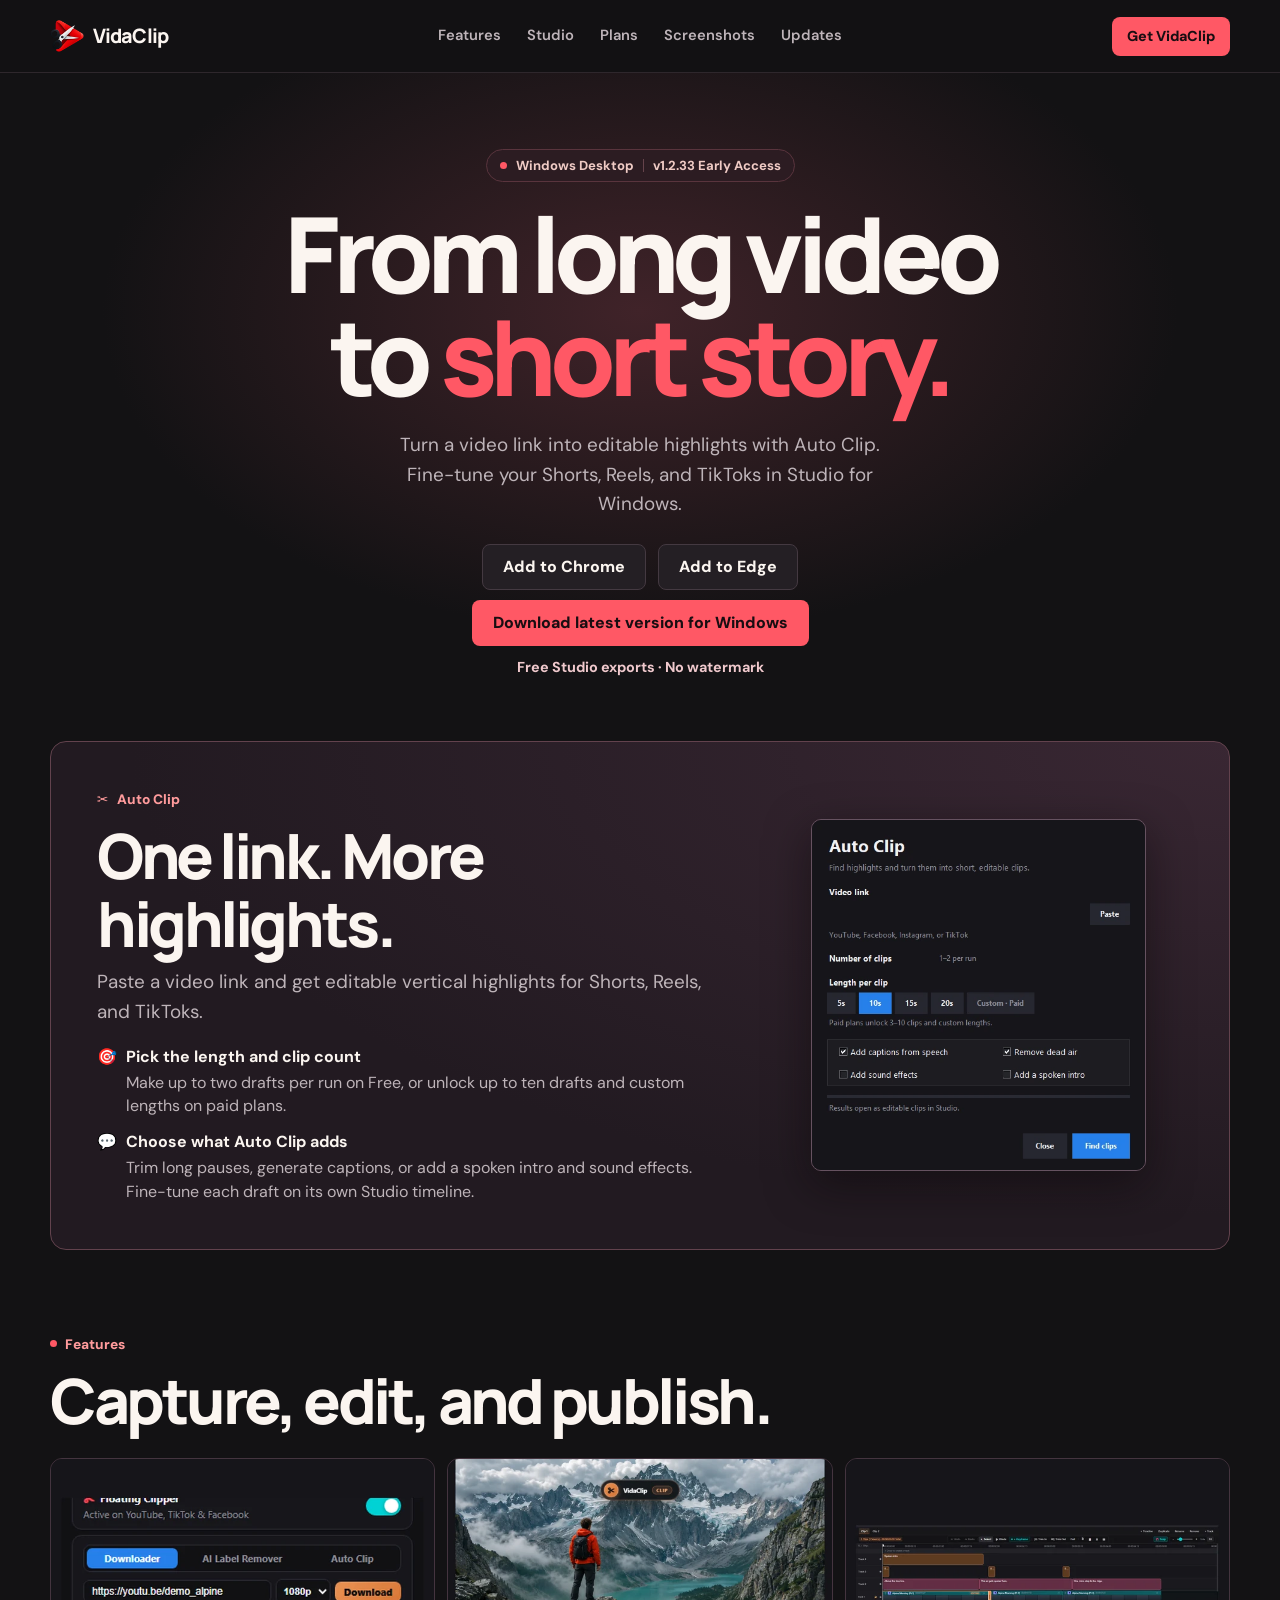
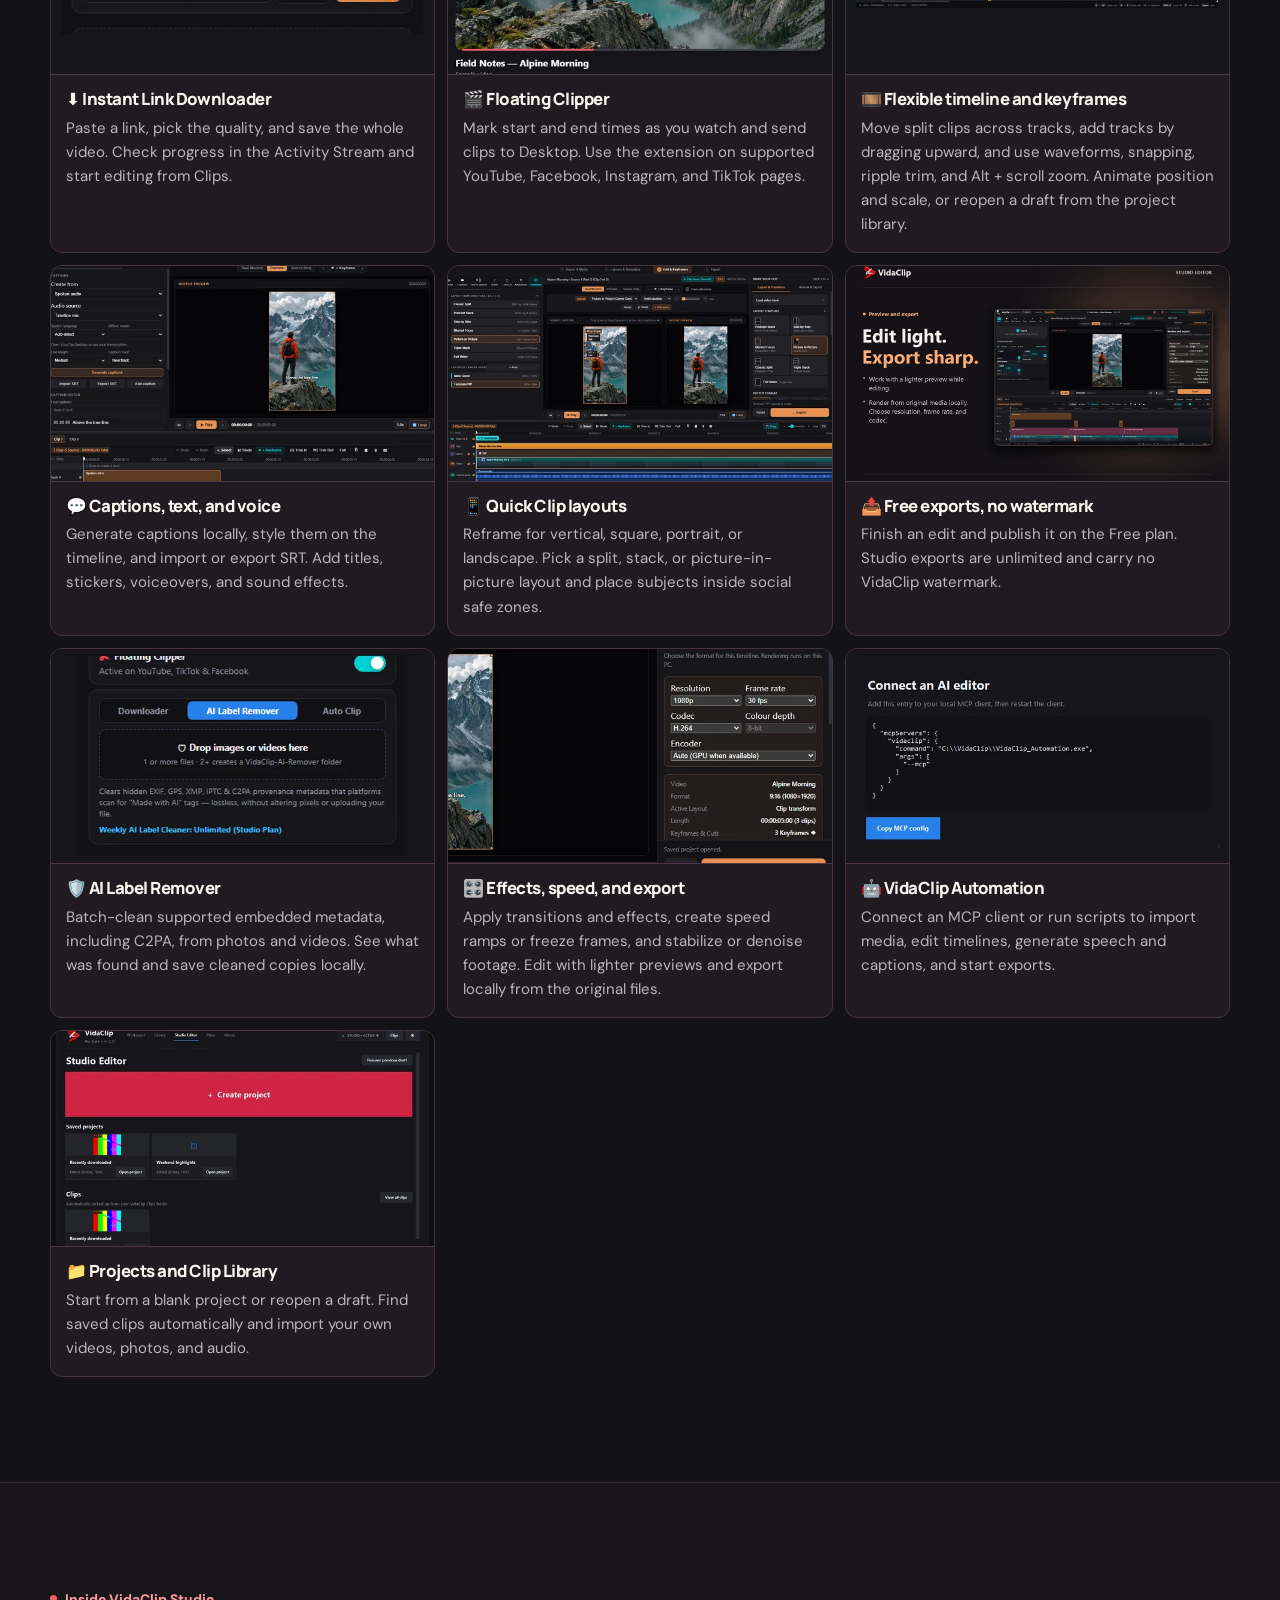
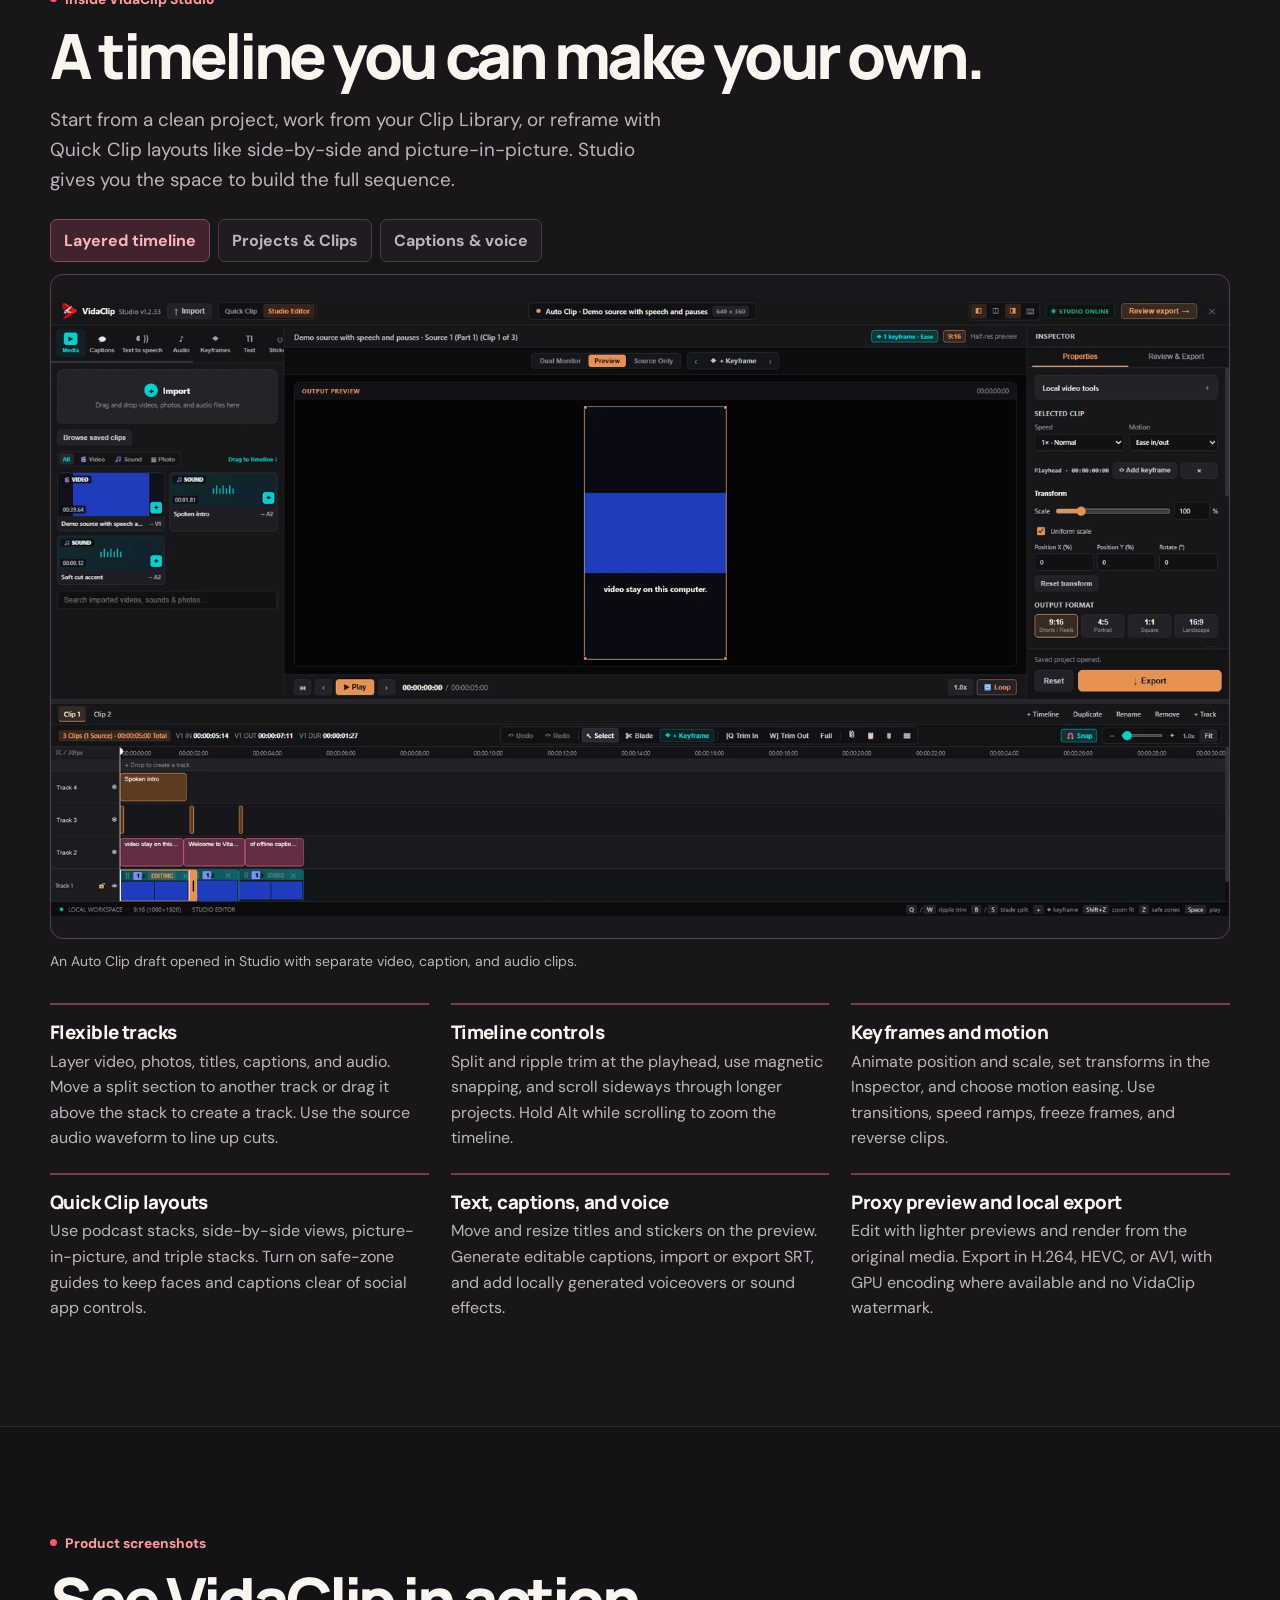
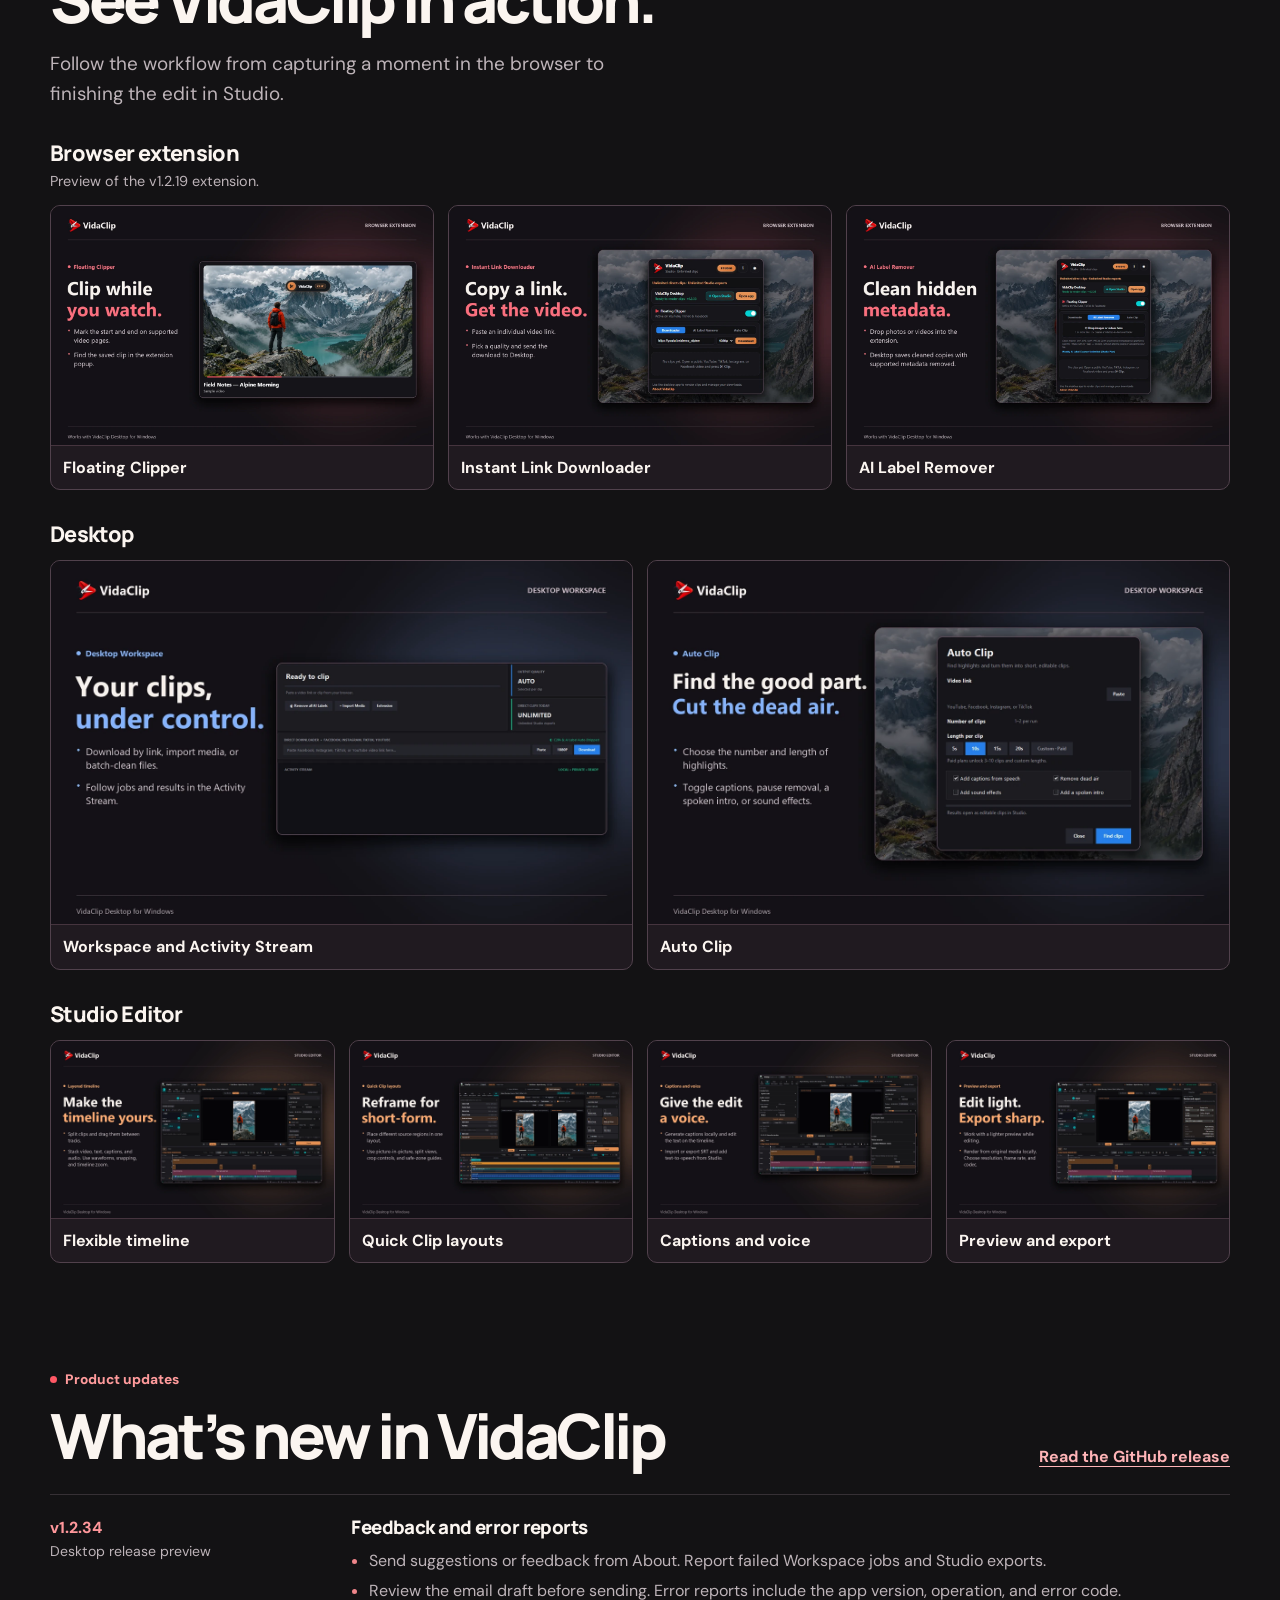
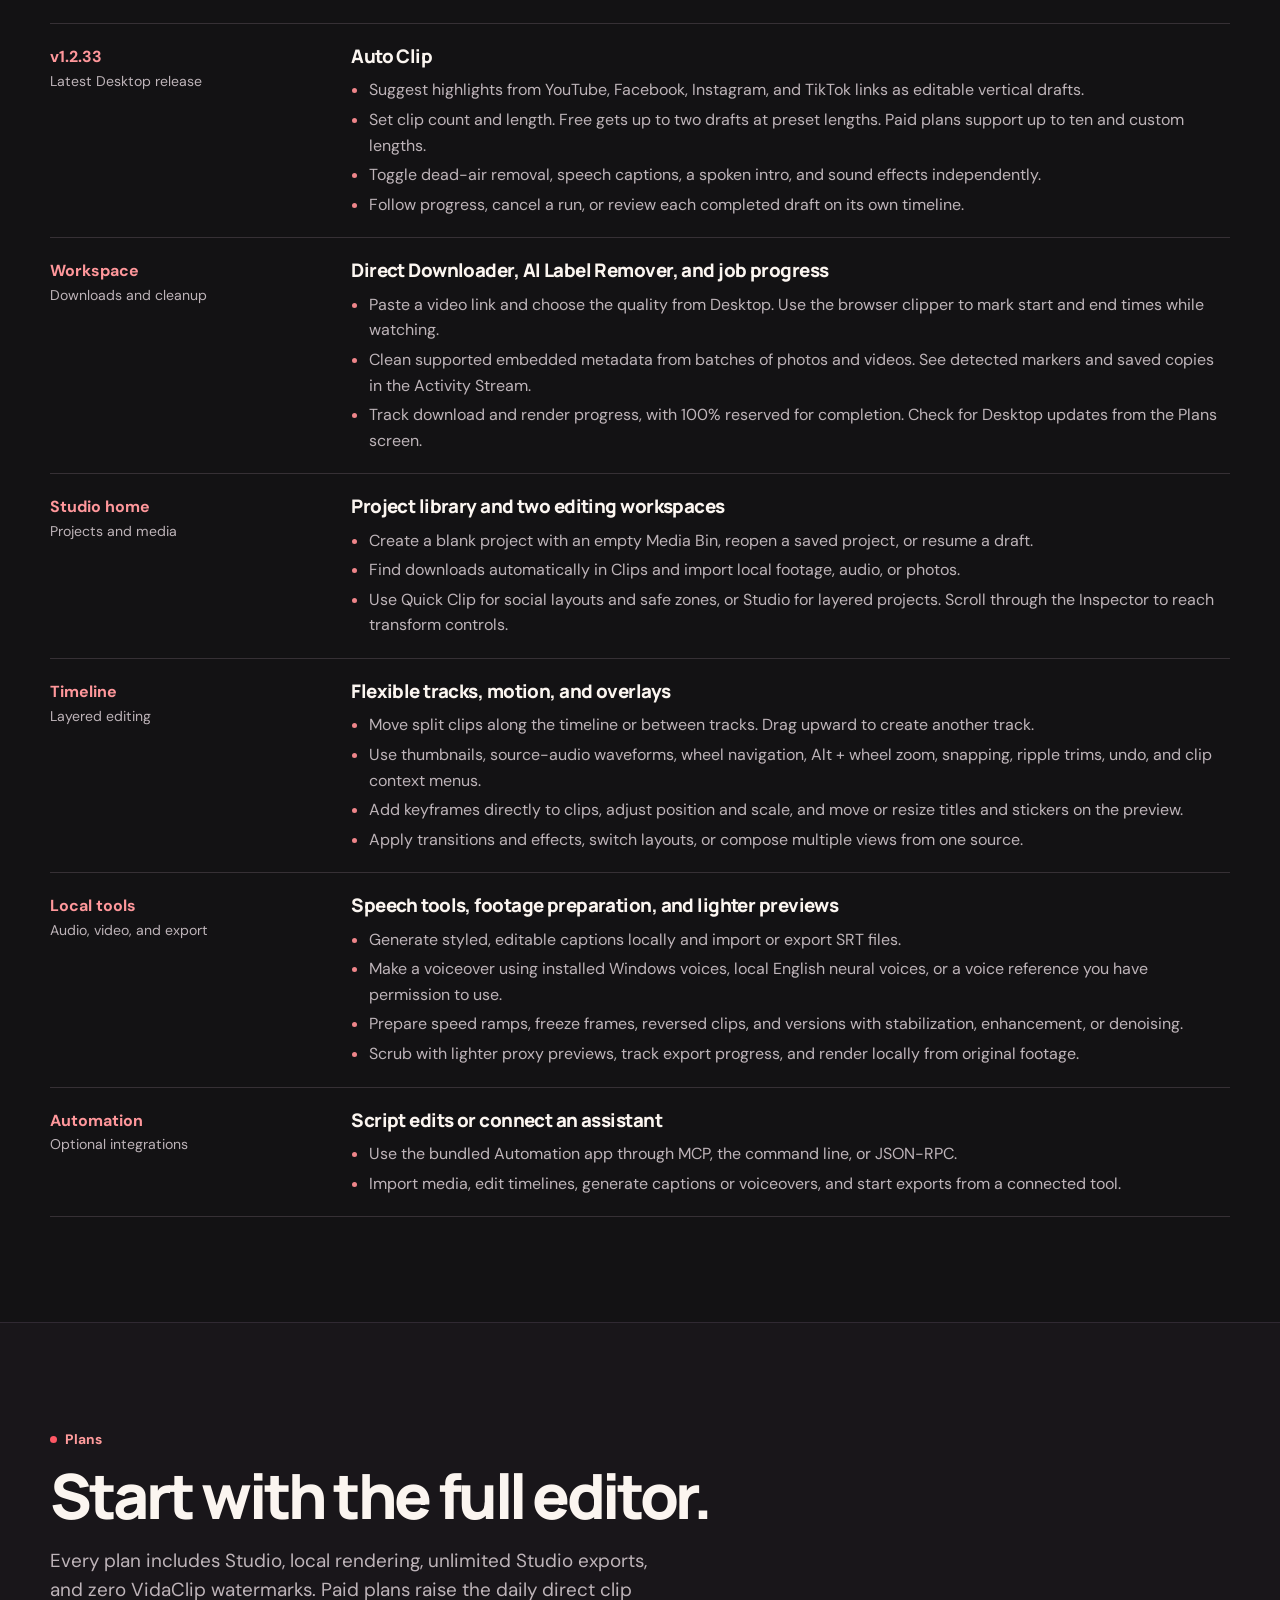
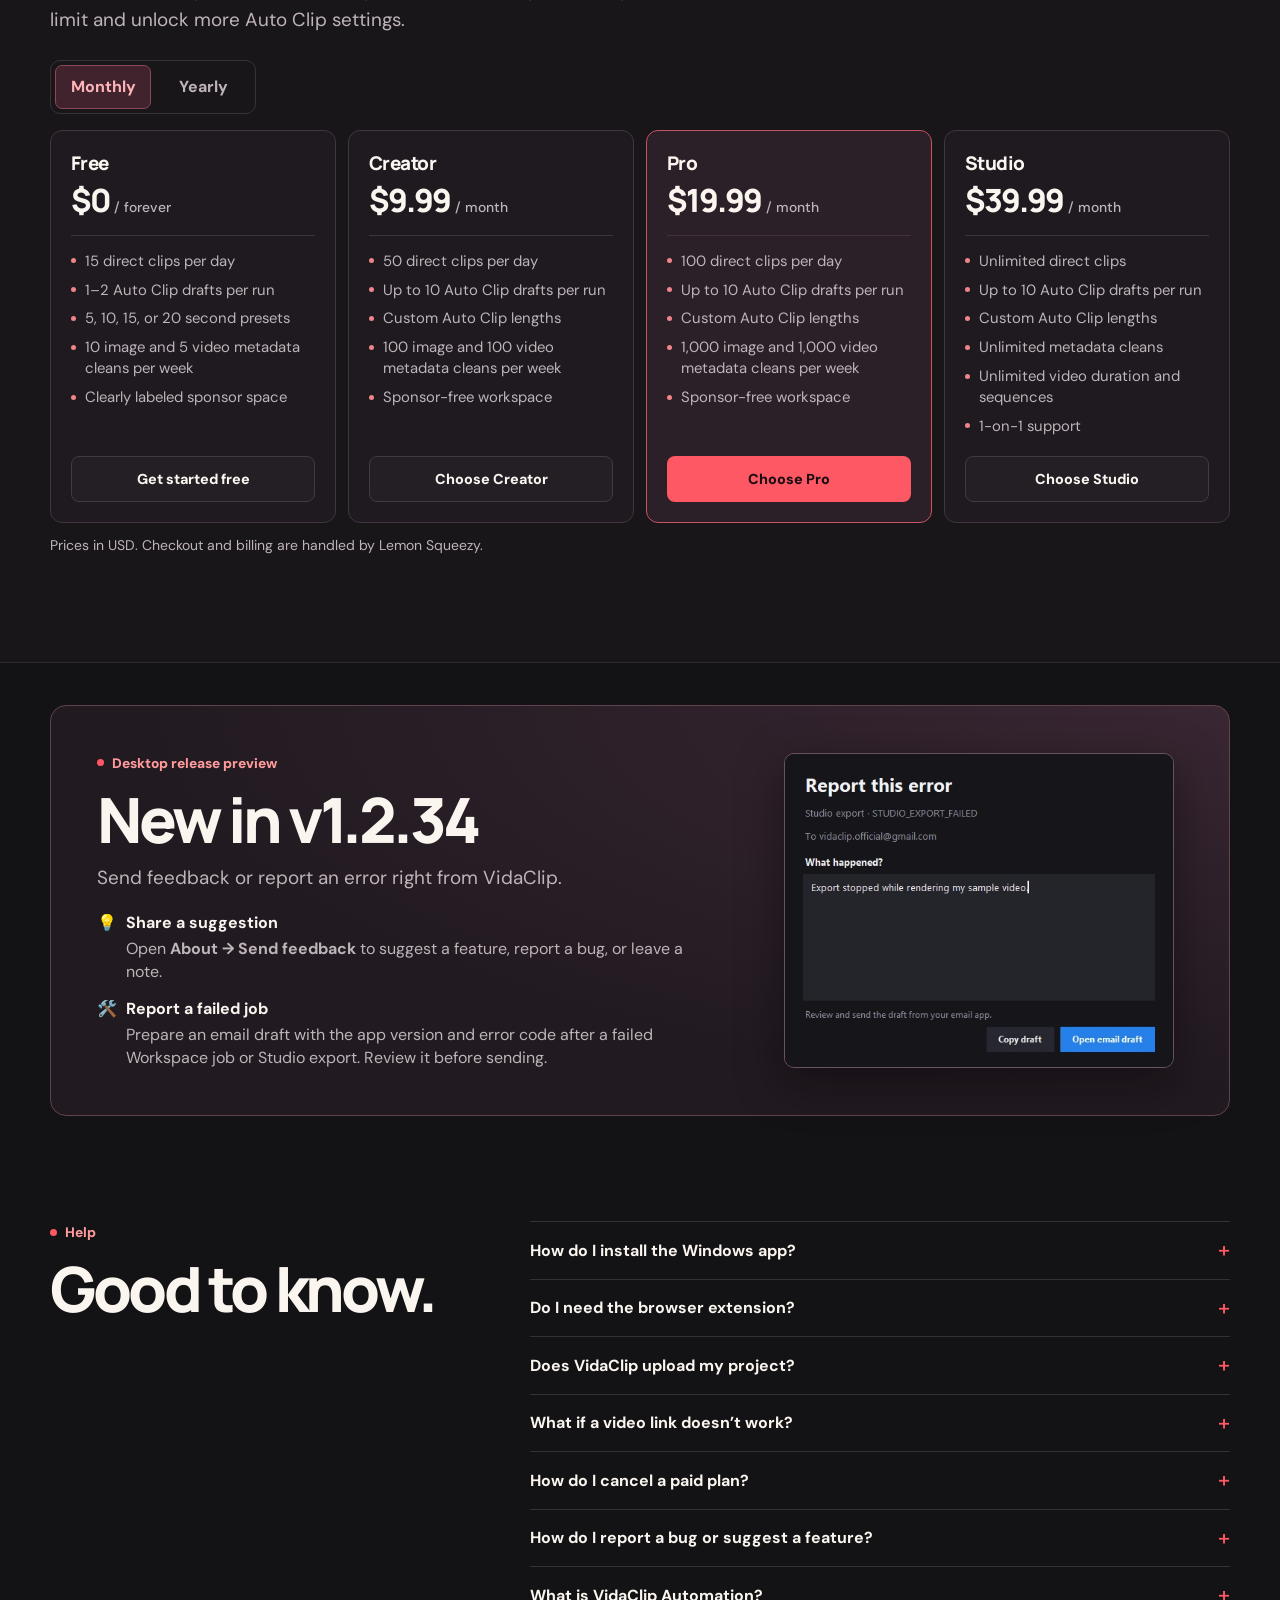
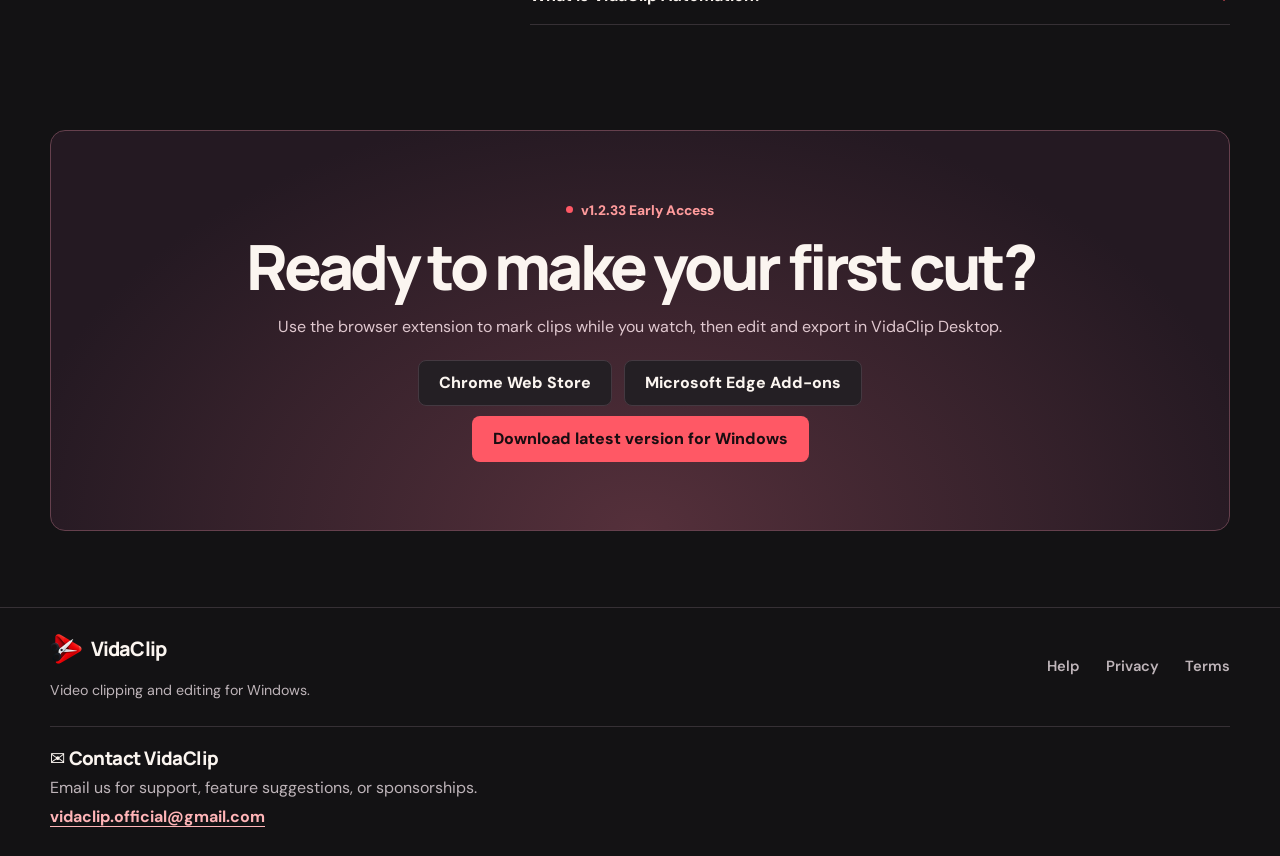
==== commit bc108014: "Lead with Auto Clip and prioritize creator features" ====
--- a/index.html
+++ b/index.html
@@ -36,74 +36,75 @@
     <section class="hero shell">
       <div class="release-pill"><i aria-hidden="true"></i> Windows Desktop <span></span> v1.2.33 Early Access</div>
       <h1>From long video<br>to <em>short story.</em></h1>
-      <p class="hero-intro">Find the best moments with Auto Clip. Fine-tune every cut in Studio. Make Reels, Shorts, and TikToks on your Windows PC.</p>
+      <p class="hero-intro">Turn a video link into editable highlights with Auto Clip. Fine-tune your Shorts, Reels, and TikToks in Studio for Windows.</p>
       <div class="hero-downloads">
         <div class="actions" role="group" aria-label="Browser extensions">
           <a class="button secondary" href="https://chromewebstore.google.com/detail/vidaclip-%E2%80%94-social-video-c/pajkhmldglleagkdgeogkcbgeonkhigo">Add to Chrome</a>
           <a class="button secondary" href="https://microsoftedge.microsoft.com/addons/detail/vidaclip-%E2%80%94-social-video-c/ooogedpnllkpbgdohjakigfajiohmdli">Add to Edge</a>
         </div>
         <a class="button primary" href="https://github.com/JamiiDels/VidaClip-/releases/download/v1.2.33/VidaClip-Desktop-1.2.33-Windows.zip">Download latest version for Windows</a>
+        <p class="download-benefit">Free Studio exports · No watermark</p>
       </div>
     </section>
 
     <section class="section shell release-spotlight" id="features">
       <div class="release-feature">
         <div>
-          <p class="eyebrow"><span></span> Desktop release preview</p>
-          <h2>New in v1.2.34</h2>
-          <p class="section-intro">Send feedback or report an error right from VidaClip.</p>
+          <p class="eyebrow"><span aria-hidden="true">✂️</span> Auto Clip</p>
+          <h2>One link. More highlights.</h2>
+          <p class="section-intro">Paste a video link and get editable vertical highlights for Shorts, Reels, and TikToks.</p>
           <ul>
-            <li><span aria-hidden="true">💡</span><div><strong>Share a suggestion</strong><p>Open <strong>About → Send feedback</strong> to suggest a feature, report a bug, or leave a note.</p></div></li>
-            <li><span aria-hidden="true">🛠️</span><div><strong>Report a failed job</strong><p>Prepare an email draft with the app version and error code after a failed Workspace job or Studio export. Review it before sending.</p></div></li>
+            <li><span aria-hidden="true">🎯</span><div><strong>Pick the length and clip count</strong><p>Make up to two drafts per run on Free, or unlock up to ten drafts and custom lengths on paid plans.</p></div></li>
+            <li><span aria-hidden="true">💬</span><div><strong>Choose what Auto Clip adds</strong><p>Trim long pauses, generate captions, or add a spoken intro and sound effects. Fine-tune each draft on its own Studio timeline.</p></div></li>
           </ul>
         </div>
-        <a class="release-shot" href="assets/feedback.webp" aria-label="Open screenshot of the Desktop error report"><img src="assets/feedback.webp" alt="VidaClip’s error report dialog with a sample message, Copy draft, and Open email draft" width="520" height="420" loading="lazy"></a>
+        <a class="release-shot auto-clip-shot" href="assets/auto-clip.webp" aria-label="Open the full Auto Clip screenshot"><img src="assets/auto-clip.webp" alt="VidaClip Auto Clip dialog with clip count, length presets, and optional editing switches" width="527" height="554" loading="lazy"></a>
       </div>
     </section>
 
     <section class="section shell app-features" id="workspace">
       <p class="eyebrow"><span></span> Features</p>
-      <h2>Everything you can do in VidaClip.</h2>
+      <h2>Capture, edit, and publish.</h2>
       <div class="app-feature-grid">
         <article class="app-feature">
-          <img src="assets/features/auto-clip.webp" alt="" width="640" height="360" loading="lazy">
-          <div><h3><span aria-hidden="true">✂️</span> Auto Clip</h3><p>Find highlights from a video link, choose the count and length, and review each draft in Studio. Add captions, remove long pauses, or include a spoken intro and sound effects.</p></div>
-        </article>
-        <article class="app-feature">
           <img src="assets/features/download.webp" alt="" width="640" height="360" loading="lazy">
-          <div><h3><span aria-hidden="true">⬇️</span> Instant Link Downloader</h3><p>Save a whole video from a supported link, choose the quality, and track it in the Activity Stream. Open the result from Clips.</p></div>
+          <div><h3><span aria-hidden="true">⬇️</span> Instant Link Downloader</h3><p>Paste a link, pick the quality, and save the whole video. Check progress in the Activity Stream and start editing from Clips.</p></div>
+        </article>
+        <article class="app-feature">
+          <img src="assets/features/clipper.webp" alt="" width="640" height="360" loading="lazy">
+          <div><h3><span aria-hidden="true">🎬</span> Floating Clipper</h3><p>Mark start and end times as you watch and send clips to Desktop. Use the extension on supported YouTube, Facebook, Instagram, and TikTok pages.</p></div>
+        </article>
+        <article class="app-feature">
+          <img src="assets/features/timeline.webp" alt="" width="640" height="360" loading="lazy">
+          <div><h3><span aria-hidden="true">🎞️</span> Flexible timeline and keyframes</h3><p>Move split clips across tracks, add tracks by dragging upward, and use waveforms, snapping, ripple trim, and Alt + scroll zoom. Animate position and scale, or reopen a draft from the project library.</p></div>
+        </article>
+        <article class="app-feature">
+          <img src="assets/features/speech.webp" alt="" width="640" height="360" loading="lazy">
+          <div><h3><span aria-hidden="true">💬</span> Captions, text, and voice</h3><p>Generate captions locally, style them on the timeline, and import or export SRT. Add titles, stickers, voiceovers, and sound effects.</p></div>
+        </article>
+        <article class="app-feature">
+          <img src="assets/features/layouts.webp" alt="" width="640" height="360" loading="lazy">
+          <div><h3><span aria-hidden="true">📱</span> Quick Clip layouts</h3><p>Reframe for vertical, square, portrait, or landscape. Pick a split, stack, or picture-in-picture layout and place subjects inside social safe zones.</p></div>
+        </article>
+        <article class="app-feature">
+          <img src="assets/screenshots/09-preview-and-export.webp" alt="" width="1280" height="800" loading="lazy">
+          <div><h3><span aria-hidden="true">📤</span> Free exports, no watermark</h3><p>Finish an edit and publish it on the Free plan. Studio exports are unlimited and carry no VidaClip watermark.</p></div>
         </article>
         <article class="app-feature">
           <img src="assets/features/metadata.webp" alt="" width="640" height="360" loading="lazy">
           <div><h3><span aria-hidden="true">🛡️</span> AI Label Remover</h3><p>Batch-clean supported embedded metadata, including C2PA, from photos and videos. See what was found and save cleaned copies locally.</p></div>
         </article>
         <article class="app-feature">
-          <img src="assets/features/clipper.webp" alt="" width="640" height="360" loading="lazy">
-          <div><h3><span aria-hidden="true">🎬</span> Floating Clipper</h3><p>Mark start and end times as you watch and send clips to Desktop. Use the extension on supported YouTube, Facebook, Instagram, and TikTok pages.</p></div>
+          <img src="assets/features/export.webp" alt="" width="640" height="360" loading="lazy">
+          <div><h3><span aria-hidden="true">🎛️</span> Effects, speed, and export</h3><p>Apply transitions and effects, create speed ramps or freeze frames, and stabilize or denoise footage. Edit with lighter previews and export locally from the original files.</p></div>
+        </article>
+        <article class="app-feature">
+          <img src="assets/features/automation.webp" alt="" width="640" height="360" loading="lazy">
+          <div><h3><span aria-hidden="true">🤖</span> VidaClip Automation</h3><p>Connect an MCP client or run scripts to import media, edit timelines, generate speech and captions, and start exports.</p></div>
         </article>
         <article class="app-feature">
           <img src="assets/features/projects.webp" alt="" width="640" height="360" loading="lazy">
           <div><h3><span aria-hidden="true">📁</span> Projects and Clip Library</h3><p>Start from a blank project or reopen a draft. Find saved clips automatically and import your own videos, photos, and audio.</p></div>
-        </article>
-        <article class="app-feature">
-          <img src="assets/features/timeline.webp" alt="" width="640" height="360" loading="lazy">
-          <div><h3><span aria-hidden="true">🎞️</span> Flexible timeline and keyframes</h3><p>Move split clips across tracks, add tracks by dragging upward, and use waveforms, snapping, ripple trim, and Alt + scroll zoom. Animate position and scale.</p></div>
-        </article>
-        <article class="app-feature">
-          <img src="assets/features/layouts.webp" alt="" width="640" height="360" loading="lazy">
-          <div><h3><span aria-hidden="true">📱</span> Quick Clip layouts</h3><p>Reframe for vertical, square, portrait, or landscape. Pick a split, stack, or picture-in-picture layout and place subjects inside social safe zones.</p></div>
-        </article>
-        <article class="app-feature">
-          <img src="assets/features/speech.webp" alt="" width="640" height="360" loading="lazy">
-          <div><h3><span aria-hidden="true">💬</span> Captions, text, and voice</h3><p>Generate captions locally, style them on the timeline, and import or export SRT. Add titles, stickers, voiceovers, and sound effects.</p></div>
-        </article>
-        <article class="app-feature">
-          <img src="assets/features/export.webp" alt="" width="640" height="360" loading="lazy">
-          <div><h3><span aria-hidden="true">🎛️</span> Effects, speed, and export</h3><p>Apply transitions and effects, create speed ramps or freeze frames, and stabilize or denoise footage. Edit with lighter previews and export locally from the original files.</p></div>
-        </article>
-        <article class="app-feature">
-          <img src="assets/features/automation.webp" alt="" width="640" height="360" loading="lazy">
-          <div><h3><span aria-hidden="true">🤖</span> VidaClip Automation</h3><p>Connect an MCP client or run scripts to import media, edit timelines, generate speech and captions, and start exports.</p></div>
         </article>
       </div>
     </section>
@@ -303,6 +304,21 @@
       </div>
     </section>
 
+    <section class="section shell release-spotlight" id="feedback-preview">
+      <div class="release-feature">
+        <div>
+          <p class="eyebrow"><span></span> Desktop release preview</p>
+          <h2>New in v1.2.34</h2>
+          <p class="section-intro">Send feedback or report an error right from VidaClip.</p>
+          <ul>
+            <li><span aria-hidden="true">💡</span><div><strong>Share a suggestion</strong><p>Open <strong>About → Send feedback</strong> to suggest a feature, report a bug, or leave a note.</p></div></li>
+            <li><span aria-hidden="true">🛠️</span><div><strong>Report a failed job</strong><p>Prepare an email draft with the app version and error code after a failed Workspace job or Studio export. Review it before sending.</p></div></li>
+          </ul>
+        </div>
+        <a class="release-shot" href="assets/feedback.webp" aria-label="Open screenshot of the Desktop error report"><img src="assets/feedback.webp" alt="VidaClip’s error report dialog with a sample message, Copy draft, and Open email draft" width="520" height="420" loading="lazy"></a>
+      </div>
+    </section>
+
     <section class="section shell faq-section" id="faq">
       <div><p class="eyebrow"><span></span> Help</p><h2>Good to know.</h2></div>
       <div class="faq-list">
--- a/site.css
+++ b/site.css
@@ -158,6 +158,9 @@
 @media (max-width: 560px) { .gallery-grid { grid-template-columns: repeat(2,minmax(0,1fr)); gap: 8px; } .gallery-card span { padding: 7px 8px; font-size: .83rem; } }
 
 .release-spotlight { padding-block: 42px 0; }
+.download-benefit { color: #f0c9cd; font-size: .9rem; font-weight: 700; }
+.auto-clip-shot { max-width: 335px; }
+#features .eyebrow span { width: auto; height: auto; background: none; }
 .release-feature { display: grid; grid-template-columns: 1.2fr minmax(220px, .8fr); gap: clamp(20px, 5vw, 66px); align-items: center; padding: clamp(19px, 4.1vw, 46px); border: 1px solid #62424d; border-radius: 16px; background: radial-gradient(ellipse at top right, #392733, #221a21 66%); }
 .release-feature .section-intro { margin-top: 10px; }
 .release-feature ul { margin: 18px 0 0; padding: 0; list-style: none; display: grid; gap: 13px; }
@@ -167,9 +170,9 @@
 .release-shot { display: block; width: min(100%, 390px); border-radius: 10px; border: 1px solid #665260; overflow: hidden; margin-inline: auto; box-shadow: 0 14px 44px #09060880; }
 .release-shot img { display: block; width: 100%; height: auto; }
 .app-features { padding-top: clamp(55px, 8vw, 83px); }
-.app-feature-grid { display: grid; grid-template-columns: repeat(auto-fit, minmax(248px, 1fr)); gap: 12px; margin-top: 24px; }
+.app-feature-grid { display: grid; grid-template-columns: repeat(3, minmax(0, 1fr)); gap: 12px; margin-top: 24px; }
 .app-feature { overflow: hidden; border: 1px solid #44343f; border-radius: 12px; background: #211a21; }
-.app-feature img { display: block; aspect-ratio: 16 / 9; width: 100%; height: auto; border-bottom: 1px solid #4a3846; }
+.app-feature img { display: block; aspect-ratio: 16 / 9; width: 100%; height: auto; object-fit: cover; border-bottom: 1px solid #4a3846; }
 .app-feature > div { padding: 13px 15px 16px; }
 .app-feature h3 { font-size: 1.05rem; }
 .app-feature p { margin-top: 6px; color: var(--muted); font-size: .94rem; }
@@ -177,3 +180,6 @@
 .footer-contact p { color: var(--muted); margin: 4px 0; }
 .footer-contact a { display: inline-block; overflow-wrap: anywhere; }
 @media (max-width: 730px) { .release-feature { grid-template-columns: 1fr; } }
+
+@media (max-width: 875px) { .app-feature-grid { grid-template-columns: repeat(2, minmax(0, 1fr)); } }
+@media (max-width: 550px) { .app-feature-grid { grid-template-columns: 1fr; } }
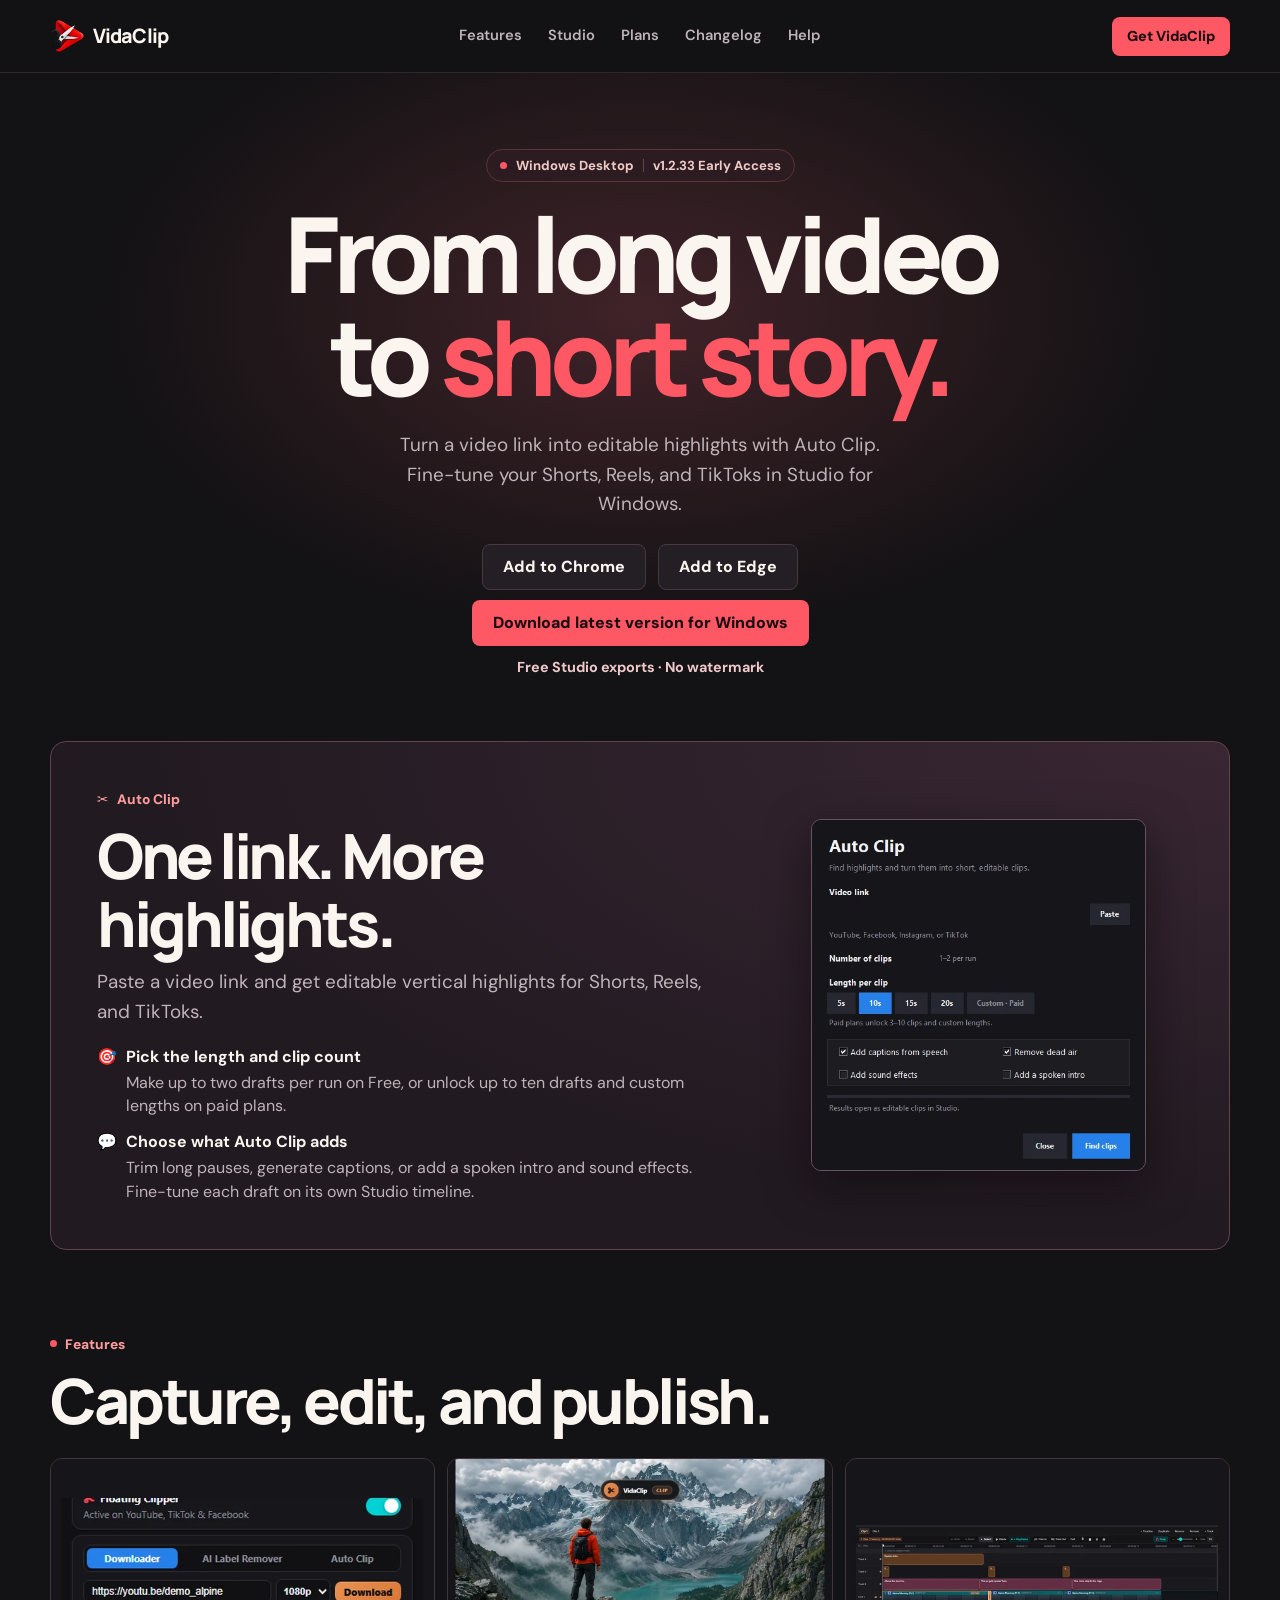
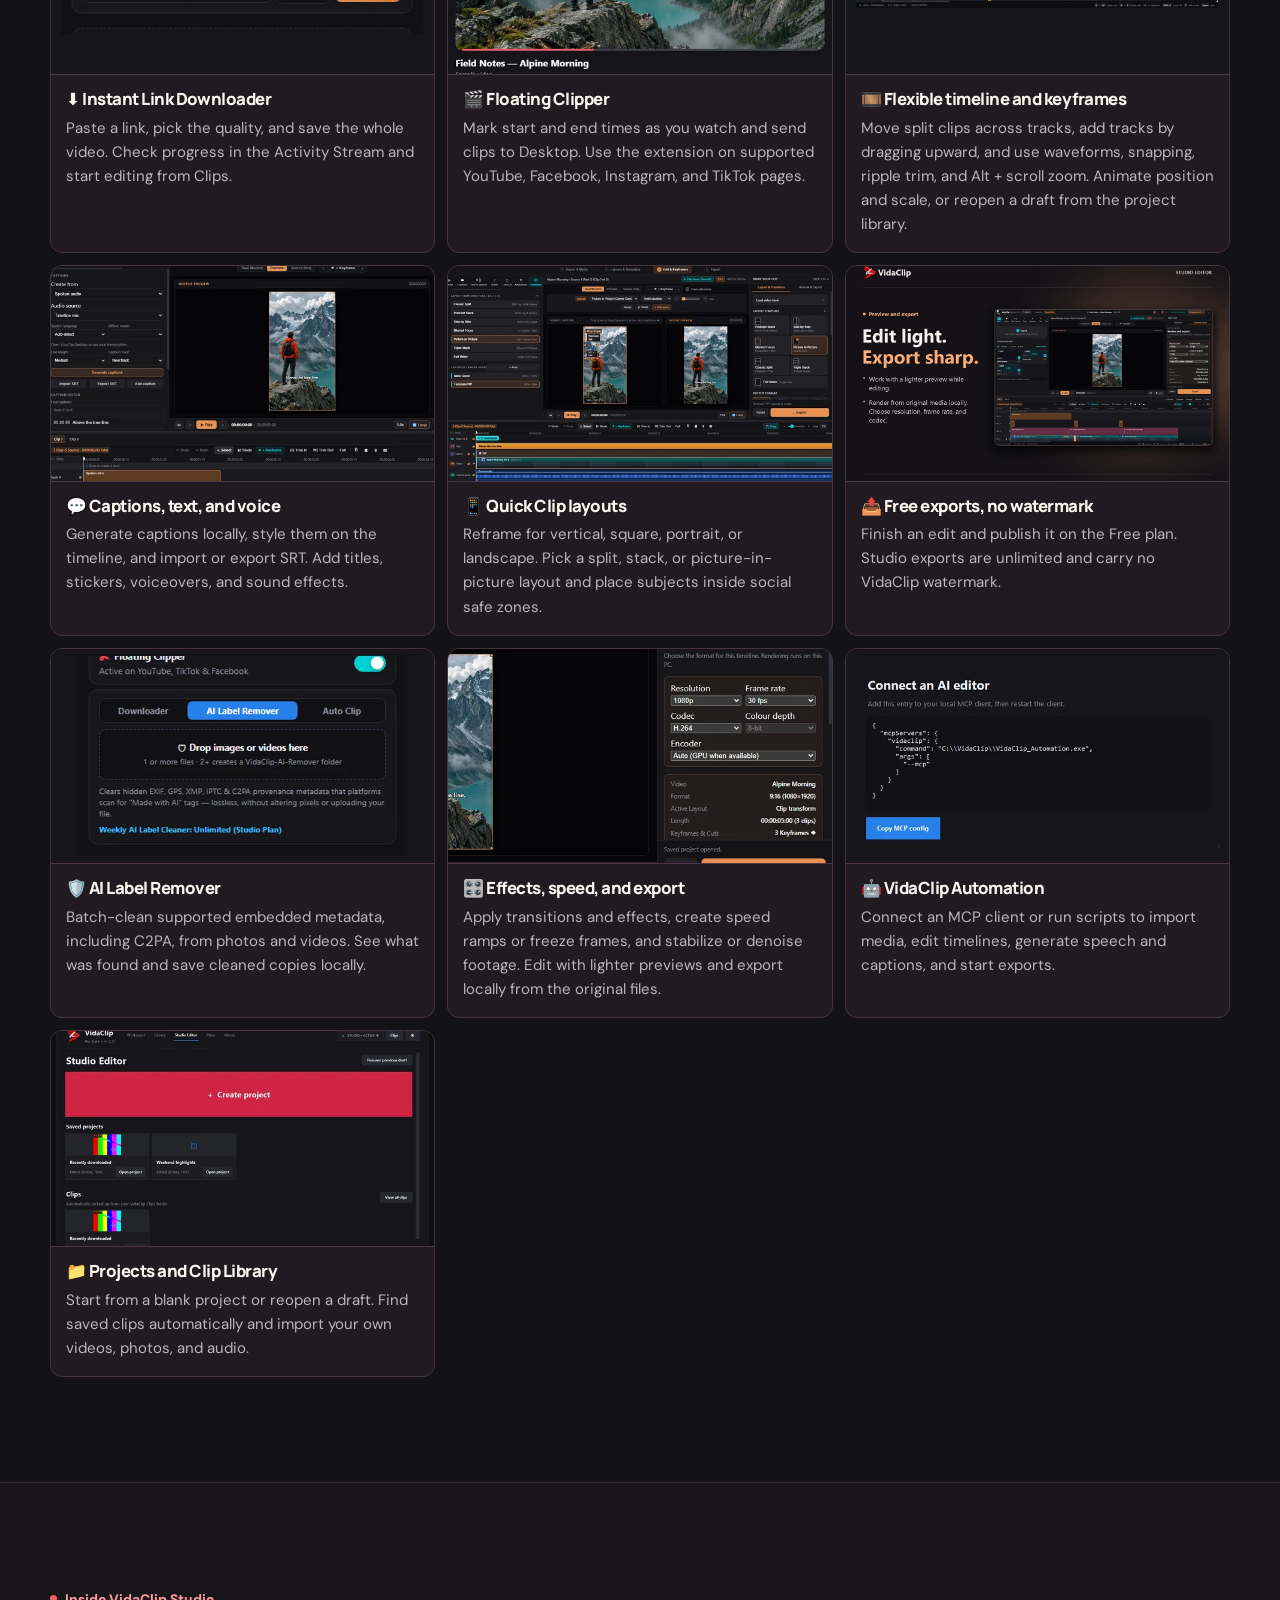
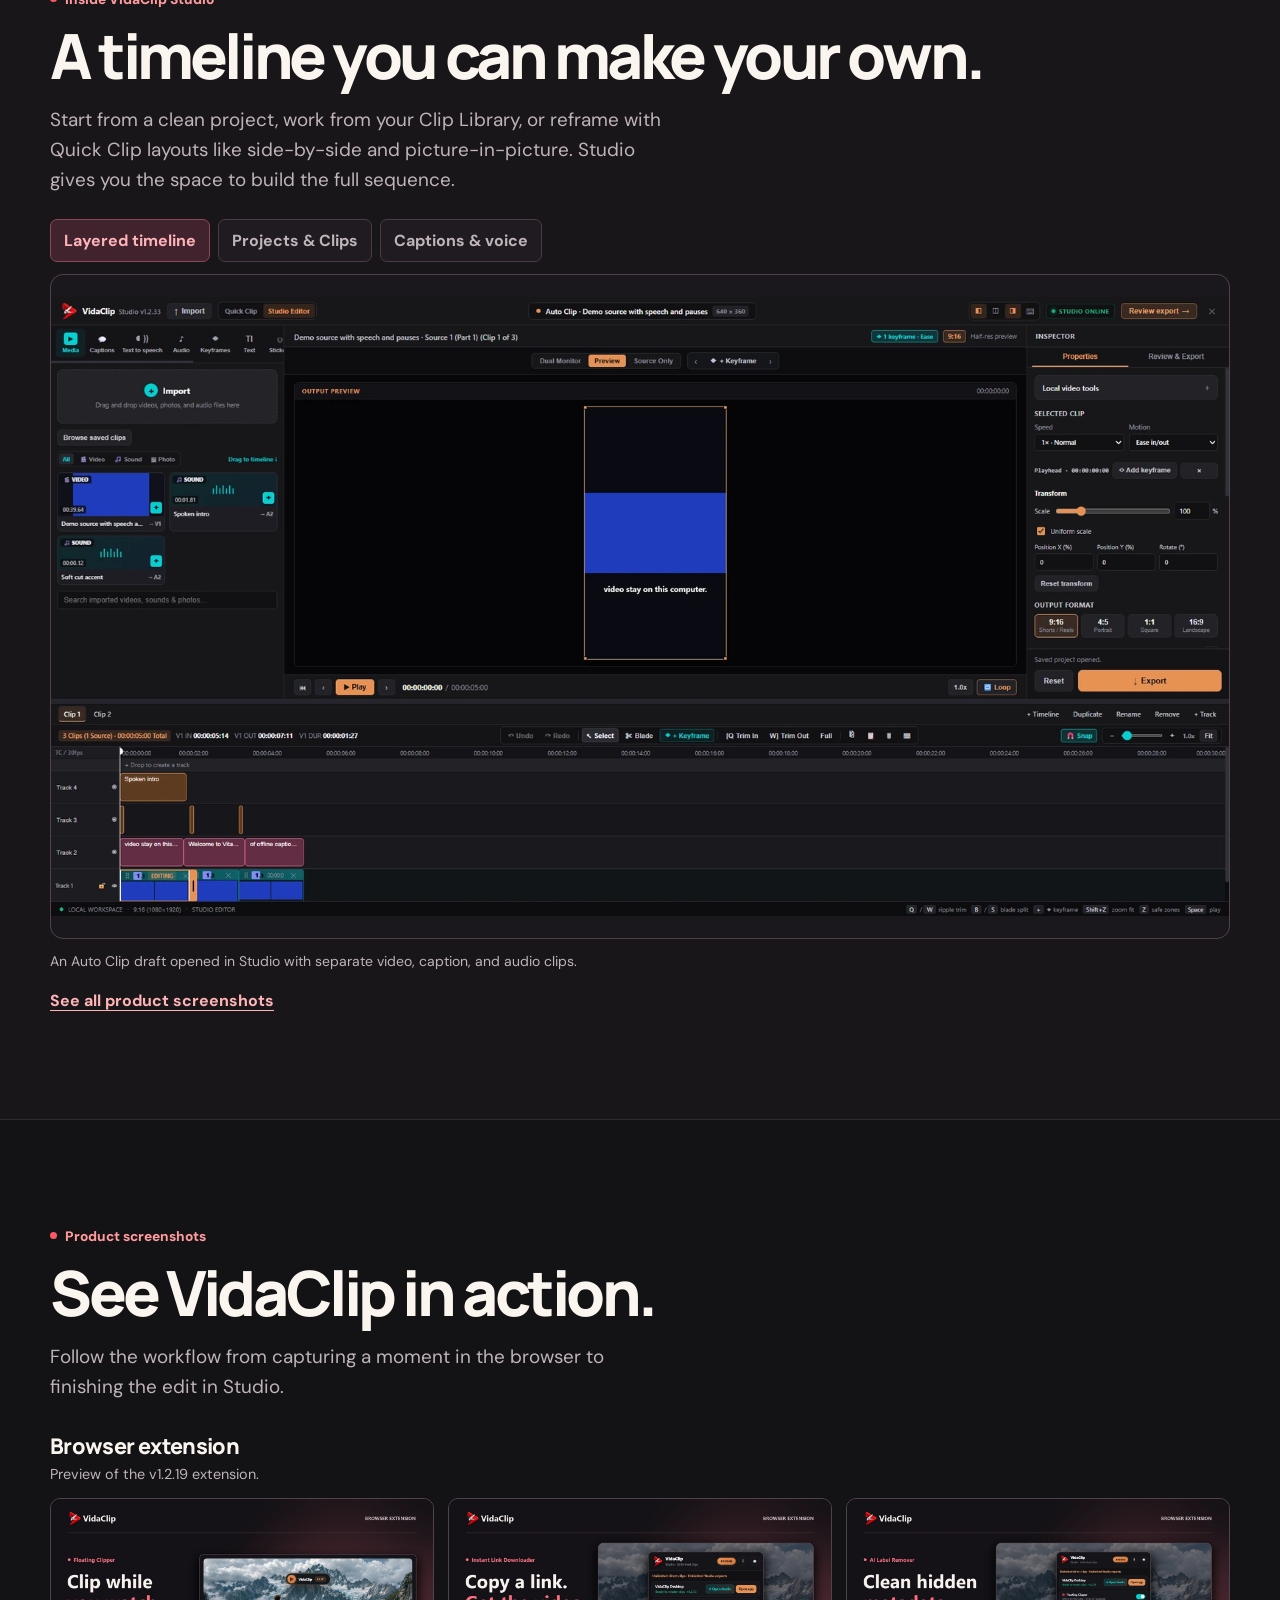
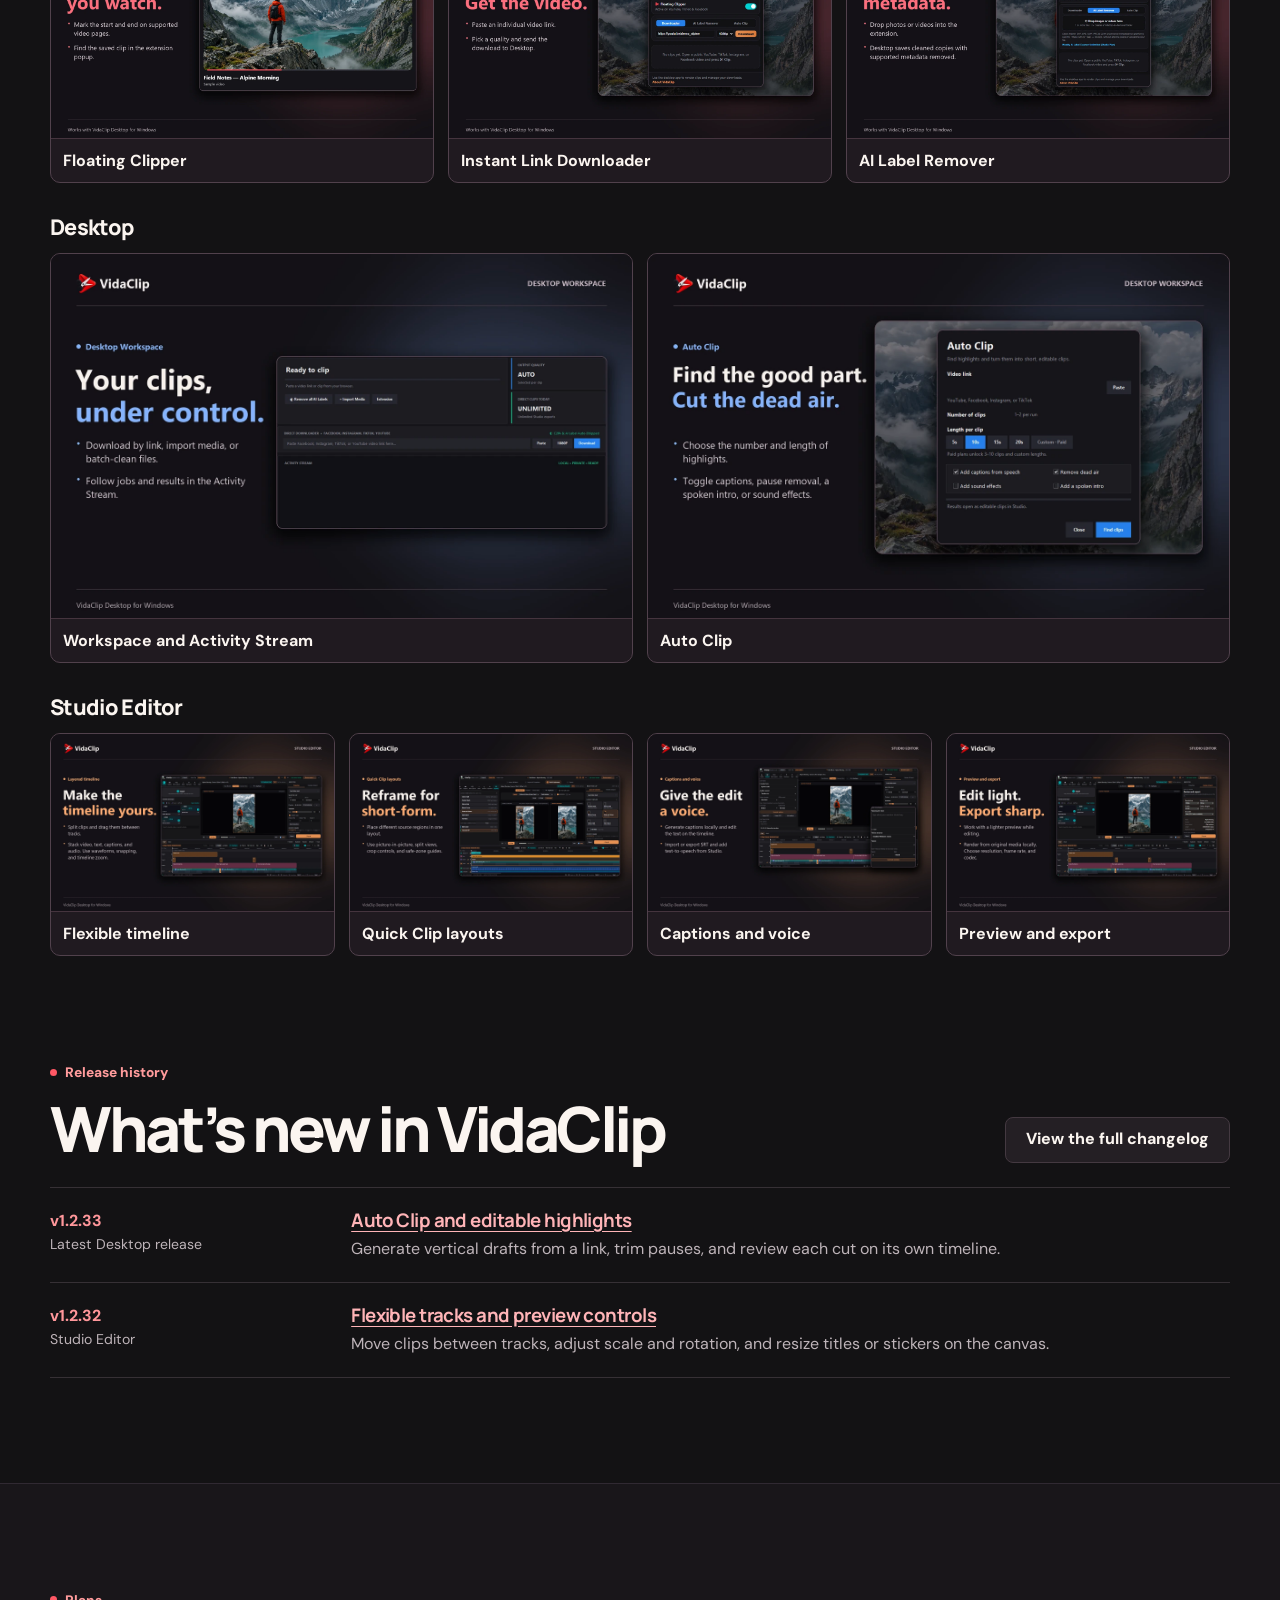
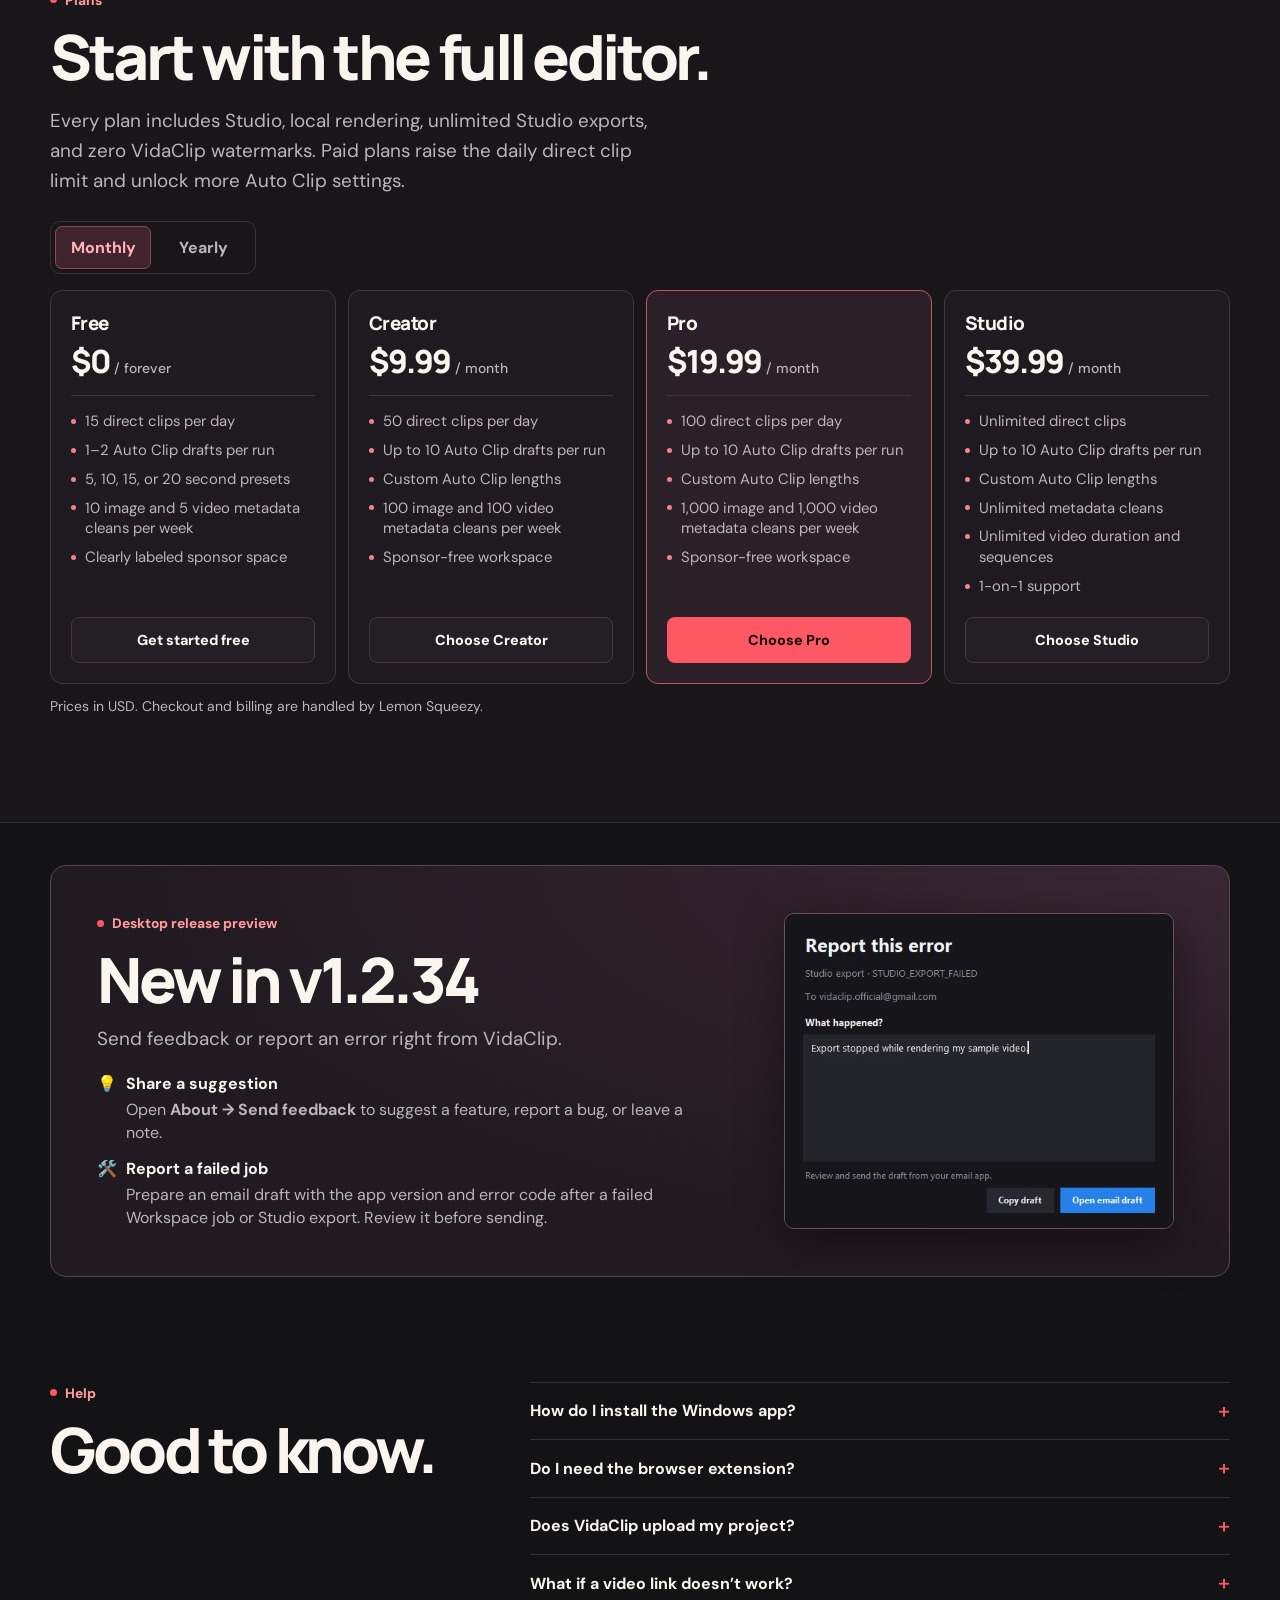
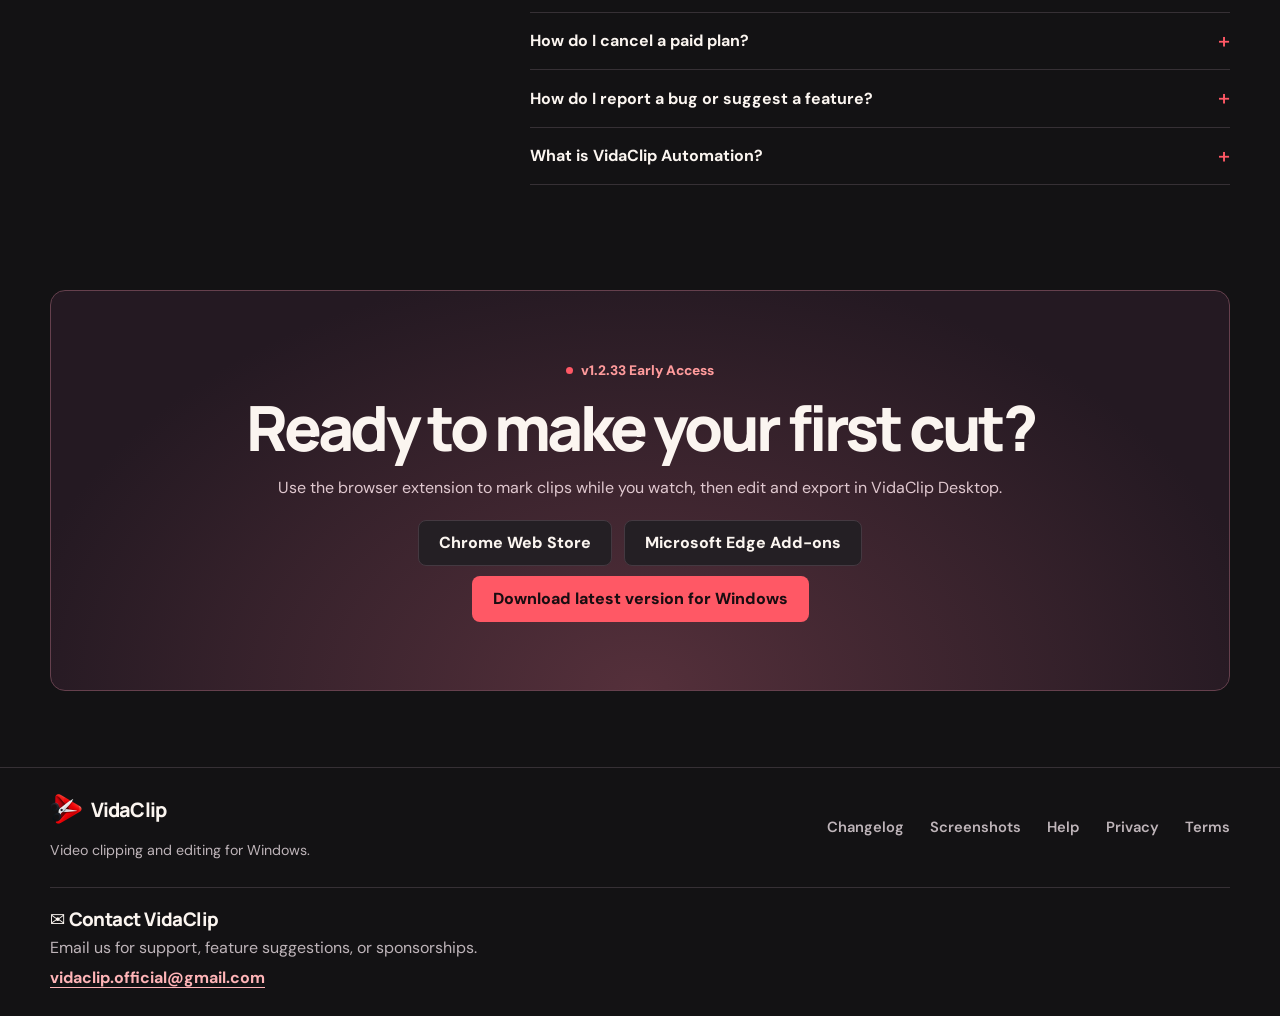
==== commit 992aca95: "Add searchable build history and simplify navigation" ====
--- a/index.html
+++ b/index.html
@@ -26,8 +26,8 @@
         <a href="#workspace">Features</a>
         <a href="#showcase">Studio</a>
         <a href="#pricing">Plans</a>
-        <a href="#screenshots">Screenshots</a>
-        <a href="#updates">Updates</a>
+        <a href="changelog.html">Changelog</a>
+        <a href="#faq">Help</a>
       </nav>
       <a class="button primary nav-download" href="#download">Get VidaClip</a>
     </div>
@@ -58,7 +58,7 @@
             <li><span aria-hidden="true">💬</span><div><strong>Choose what Auto Clip adds</strong><p>Trim long pauses, generate captions, or add a spoken intro and sound effects. Fine-tune each draft on its own Studio timeline.</p></div></li>
           </ul>
         </div>
-        <a class="release-shot auto-clip-shot" href="assets/auto-clip.webp" aria-label="Open the full Auto Clip screenshot"><img src="assets/auto-clip.webp" alt="VidaClip Auto Clip dialog with clip count, length presets, and optional editing switches" width="527" height="554" loading="lazy"></a>
+        <a class="release-shot auto-clip-shot" data-screenshot-title="Auto Clip" href="assets/auto-clip.webp" aria-label="Open the full Auto Clip screenshot"><img src="assets/auto-clip.webp" alt="VidaClip Auto Clip dialog with clip count, length presets, and optional editing switches" width="527" height="554" loading="lazy"></a>
       </div>
     </section>
 
@@ -67,43 +67,43 @@
       <h2>Capture, edit, and publish.</h2>
       <div class="app-feature-grid">
         <article class="app-feature">
-          <img src="assets/features/download.webp" alt="" width="640" height="360" loading="lazy">
+          <a class="feature-shot" href="assets/features/download.webp" data-screenshot-title="Instant Link Downloader" aria-label="Enlarge Instant Link Downloader screenshot"><img src="assets/features/download.webp" alt="" width="640" height="360" loading="lazy"></a>
           <div><h3><span aria-hidden="true">⬇️</span> Instant Link Downloader</h3><p>Paste a link, pick the quality, and save the whole video. Check progress in the Activity Stream and start editing from Clips.</p></div>
         </article>
         <article class="app-feature">
-          <img src="assets/features/clipper.webp" alt="" width="640" height="360" loading="lazy">
+          <a class="feature-shot" href="assets/features/clipper.webp" data-screenshot-title="Floating Clipper" aria-label="Enlarge Floating Clipper screenshot"><img src="assets/features/clipper.webp" alt="" width="640" height="360" loading="lazy"></a>
           <div><h3><span aria-hidden="true">🎬</span> Floating Clipper</h3><p>Mark start and end times as you watch and send clips to Desktop. Use the extension on supported YouTube, Facebook, Instagram, and TikTok pages.</p></div>
         </article>
         <article class="app-feature">
-          <img src="assets/features/timeline.webp" alt="" width="640" height="360" loading="lazy">
+          <a class="feature-shot" href="assets/features/timeline.webp" data-screenshot-title="Flexible timeline and keyframes" aria-label="Enlarge Flexible timeline and keyframes screenshot"><img src="assets/features/timeline.webp" alt="" width="640" height="360" loading="lazy"></a>
           <div><h3><span aria-hidden="true">🎞️</span> Flexible timeline and keyframes</h3><p>Move split clips across tracks, add tracks by dragging upward, and use waveforms, snapping, ripple trim, and Alt + scroll zoom. Animate position and scale, or reopen a draft from the project library.</p></div>
         </article>
         <article class="app-feature">
-          <img src="assets/features/speech.webp" alt="" width="640" height="360" loading="lazy">
+          <a class="feature-shot" href="assets/features/speech.webp" data-screenshot-title="Captions, text, and voice" aria-label="Enlarge Captions, text, and voice screenshot"><img src="assets/features/speech.webp" alt="" width="640" height="360" loading="lazy"></a>
           <div><h3><span aria-hidden="true">💬</span> Captions, text, and voice</h3><p>Generate captions locally, style them on the timeline, and import or export SRT. Add titles, stickers, voiceovers, and sound effects.</p></div>
         </article>
         <article class="app-feature">
-          <img src="assets/features/layouts.webp" alt="" width="640" height="360" loading="lazy">
+          <a class="feature-shot" href="assets/features/layouts.webp" data-screenshot-title="Quick Clip layouts" aria-label="Enlarge Quick Clip layouts screenshot"><img src="assets/features/layouts.webp" alt="" width="640" height="360" loading="lazy"></a>
           <div><h3><span aria-hidden="true">📱</span> Quick Clip layouts</h3><p>Reframe for vertical, square, portrait, or landscape. Pick a split, stack, or picture-in-picture layout and place subjects inside social safe zones.</p></div>
         </article>
         <article class="app-feature">
-          <img src="assets/screenshots/09-preview-and-export.webp" alt="" width="1280" height="800" loading="lazy">
+          <a class="feature-shot" href="assets/screenshots/09-preview-and-export.webp" data-screenshot-title="Free exports, no watermark" aria-label="Enlarge Free exports, no watermark screenshot"><img src="assets/screenshots/09-preview-and-export.webp" alt="" width="1280" height="800" loading="lazy"></a>
           <div><h3><span aria-hidden="true">📤</span> Free exports, no watermark</h3><p>Finish an edit and publish it on the Free plan. Studio exports are unlimited and carry no VidaClip watermark.</p></div>
         </article>
         <article class="app-feature">
-          <img src="assets/features/metadata.webp" alt="" width="640" height="360" loading="lazy">
+          <a class="feature-shot" href="assets/features/metadata.webp" data-screenshot-title="AI Label Remover" aria-label="Enlarge AI Label Remover screenshot"><img src="assets/features/metadata.webp" alt="" width="640" height="360" loading="lazy"></a>
           <div><h3><span aria-hidden="true">🛡️</span> AI Label Remover</h3><p>Batch-clean supported embedded metadata, including C2PA, from photos and videos. See what was found and save cleaned copies locally.</p></div>
         </article>
         <article class="app-feature">
-          <img src="assets/features/export.webp" alt="" width="640" height="360" loading="lazy">
+          <a class="feature-shot" href="assets/features/export.webp" data-screenshot-title="Effects, speed, and export" aria-label="Enlarge Effects, speed, and export screenshot"><img src="assets/features/export.webp" alt="" width="640" height="360" loading="lazy"></a>
           <div><h3><span aria-hidden="true">🎛️</span> Effects, speed, and export</h3><p>Apply transitions and effects, create speed ramps or freeze frames, and stabilize or denoise footage. Edit with lighter previews and export locally from the original files.</p></div>
         </article>
         <article class="app-feature">
-          <img src="assets/features/automation.webp" alt="" width="640" height="360" loading="lazy">
+          <a class="feature-shot" href="assets/features/automation.webp" data-screenshot-title="VidaClip Automation" aria-label="Enlarge VidaClip Automation screenshot"><img src="assets/features/automation.webp" alt="" width="640" height="360" loading="lazy"></a>
           <div><h3><span aria-hidden="true">🤖</span> VidaClip Automation</h3><p>Connect an MCP client or run scripts to import media, edit timelines, generate speech and captions, and start exports.</p></div>
         </article>
         <article class="app-feature">
-          <img src="assets/features/projects.webp" alt="" width="640" height="360" loading="lazy">
+          <a class="feature-shot" href="assets/features/projects.webp" data-screenshot-title="Projects and Clip Library" aria-label="Enlarge Projects and Clip Library screenshot"><img src="assets/features/projects.webp" alt="" width="640" height="360" loading="lazy"></a>
           <div><h3><span aria-hidden="true">📁</span> Projects and Clip Library</h3><p>Start from a blank project or reopen a draft. Find saved clips automatically and import your own videos, photos, and audio.</p></div>
         </article>
       </div>
@@ -121,18 +121,11 @@
             <button type="button" class="tour-button" data-preview="speech" aria-pressed="false">Captions &amp; voice</button>
           </div>
           <figure class="feature-image tour-image" aria-live="polite">
-            <a id="tour-link" href="assets/studio-timeline.webp" aria-label="Open the full Layered timeline screenshot"><img id="tour-photo" src="assets/studio-timeline.webp" alt="VidaClip Studio with a portrait preview, a transform inspector, and several editable timeline tracks" loading="lazy" width="1600" height="841"></a>
+            <a id="tour-link" data-screenshot-title="Layered timeline" href="assets/studio-timeline.webp" aria-label="Open the full Layered timeline screenshot"><img id="tour-photo" src="assets/studio-timeline.webp" alt="VidaClip Studio with a portrait preview, a transform inspector, and several editable timeline tracks" loading="lazy" width="1600" height="841"></a>
             <figcaption id="tour-caption">An Auto Clip draft opened in Studio with separate video, caption, and audio clips.</figcaption>
           </figure>
         </div>
-        <div class="feature-grid">
-          <article><h3>Flexible tracks</h3><p>Layer video, photos, titles, captions, and audio. Move a split section to another track or drag it above the stack to create a track. Use the source audio waveform to line up cuts.</p></article>
-          <article><h3>Timeline controls</h3><p>Split and ripple trim at the playhead, use magnetic snapping, and scroll sideways through longer projects. Hold Alt while scrolling to zoom the timeline.</p></article>
-          <article><h3>Keyframes and motion</h3><p>Animate position and scale, set transforms in the Inspector, and choose motion easing. Use transitions, speed ramps, freeze frames, and reverse clips.</p></article>
-          <article><h3>Quick Clip layouts</h3><p>Use podcast stacks, side-by-side views, picture-in-picture, and triple stacks. Turn on safe-zone guides to keep faces and captions clear of social app controls.</p></article>
-          <article><h3>Text, captions, and voice</h3><p>Move and resize titles and stickers on the preview. Generate editable captions, import or export SRT, and add locally generated voiceovers or sound effects.</p></article>
-          <article><h3>Proxy preview and local export</h3><p>Edit with lighter previews and render from the original media. Export in H.264, HEVC, or AV1, with GPU encoding where available and no VidaClip watermark.</p></article>
-        </div>
+        <p class="tour-gallery-link"><a class="text-link" href="#screenshots">See all product screenshots</a></p>
       </div>
     </section>
 
@@ -216,7 +209,7 @@
           <button type="button" data-gallery-close autofocus>Close</button>
         </div>
         <img id="gallery-full" width="1280" height="800" alt="">
-        <div class="gallery-dialog-nav">
+        <div class="gallery-dialog-nav" hidden>
           <button type="button" data-gallery-prev>Previous</button>
           <span id="gallery-count" aria-live="polite"></span>
           <button type="button" data-gallery-next>Next</button>
@@ -226,46 +219,12 @@
 
     <section class="section shell" id="updates">
       <div class="updates-head">
-        <div><p class="eyebrow"><span></span> Product updates</p><h2>What’s new in VidaClip</h2></div>
-        <a class="text-link" href="https://github.com/JamiiDels/VidaClip-/releases/tag/v1.2.33">Read the GitHub release</a>
+        <div><p class="eyebrow"><span></span> Release history</p><h2>What’s new in VidaClip</h2></div>
+        <a class="button secondary" href="changelog.html">View the full changelog</a>
       </div>
       <div class="update-stack">
-        <article><div class="update-label"><strong>v1.2.34</strong><span>Desktop release preview</span></div><div><h3>Feedback and error reports</h3><ul>
-          <li>Send suggestions or feedback from About. Report failed Workspace jobs and Studio exports.</li>
-          <li>Review the email draft before sending. Error reports include the app version, operation, and error code.</li>
-        </ul></div></article>
-        <article><div class="update-label"><strong>v1.2.33</strong><span>Latest Desktop release</span></div><div><h3>Auto Clip</h3><ul>
-          <li>Suggest highlights from YouTube, Facebook, Instagram, and TikTok links as editable vertical drafts.</li>
-          <li>Set clip count and length. Free gets up to two drafts at preset lengths. Paid plans support up to ten and custom lengths.</li>
-          <li>Toggle dead-air removal, speech captions, a spoken intro, and sound effects independently.</li>
-          <li>Follow progress, cancel a run, or review each completed draft on its own timeline.</li>
-        </ul></div></article>
-        <article><div class="update-label"><strong>Workspace</strong><span>Downloads and cleanup</span></div><div><h3>Direct Downloader, AI Label Remover, and job progress</h3><ul>
-          <li>Paste a video link and choose the quality from Desktop. Use the browser clipper to mark start and end times while watching.</li>
-          <li>Clean supported embedded metadata from batches of photos and videos. See detected markers and saved copies in the Activity Stream.</li>
-          <li>Track download and render progress, with 100% reserved for completion. Check for Desktop updates from the Plans screen.</li>
-        </ul></div></article>
-        <article><div class="update-label"><strong>Studio home</strong><span>Projects and media</span></div><div><h3>Project library and two editing workspaces</h3><ul>
-          <li>Create a blank project with an empty Media Bin, reopen a saved project, or resume a draft.</li>
-          <li>Find downloads automatically in Clips and import local footage, audio, or photos.</li>
-          <li>Use Quick Clip for social layouts and safe zones, or Studio for layered projects. Scroll through the Inspector to reach transform controls.</li>
-        </ul></div></article>
-        <article><div class="update-label"><strong>Timeline</strong><span>Layered editing</span></div><div><h3>Flexible tracks, motion, and overlays</h3><ul>
-          <li>Move split clips along the timeline or between tracks. Drag upward to create another track.</li>
-          <li>Use thumbnails, source-audio waveforms, wheel navigation, Alt + wheel zoom, snapping, ripple trims, undo, and clip context menus.</li>
-          <li>Add keyframes directly to clips, adjust position and scale, and move or resize titles and stickers on the preview.</li>
-          <li>Apply transitions and effects, switch layouts, or compose multiple views from one source.</li>
-        </ul></div></article>
-        <article><div class="update-label"><strong>Local tools</strong><span>Audio, video, and export</span></div><div><h3>Speech tools, footage preparation, and lighter previews</h3><ul>
-          <li>Generate styled, editable captions locally and import or export SRT files.</li>
-          <li>Make a voiceover using installed Windows voices, local English neural voices, or a voice reference you have permission to use.</li>
-          <li>Prepare speed ramps, freeze frames, reversed clips, and versions with stabilization, enhancement, or denoising.</li>
-          <li>Scrub with lighter proxy previews, track export progress, and render locally from original footage.</li>
-        </ul></div></article>
-        <article><div class="update-label"><strong>Automation</strong><span>Optional integrations</span></div><div><h3>Script edits or connect an assistant</h3><ul>
-          <li>Use the bundled Automation app through MCP, the command line, or JSON-RPC.</li>
-          <li>Import media, edit timelines, generate captions or voiceovers, and start exports from a connected tool.</li>
-        </ul></div></article>
+        <article><div class="update-label"><strong>v1.2.33</strong><span>Latest Desktop release</span></div><div><h3><a class="text-link" href="changelog.html#v1.2.33">Auto Clip and editable highlights</a></h3><p>Generate vertical drafts from a link, trim pauses, and review each cut on its own timeline.</p></div></article>
+        <article><div class="update-label"><strong>v1.2.32</strong><span>Studio Editor</span></div><div><h3><a class="text-link" href="changelog.html#v1.2.32">Flexible tracks and preview controls</a></h3><p>Move clips between tracks, adjust scale and rotation, and resize titles or stickers on the canvas.</p></div></article>
       </div>
     </section>
 
@@ -315,7 +274,7 @@
             <li><span aria-hidden="true">🛠️</span><div><strong>Report a failed job</strong><p>Prepare an email draft with the app version and error code after a failed Workspace job or Studio export. Review it before sending.</p></div></li>
           </ul>
         </div>
-        <a class="release-shot" href="assets/feedback.webp" aria-label="Open screenshot of the Desktop error report"><img src="assets/feedback.webp" alt="VidaClip’s error report dialog with a sample message, Copy draft, and Open email draft" width="520" height="420" loading="lazy"></a>
+        <a class="release-shot" data-screenshot-title="Report this error" href="assets/feedback.webp" aria-label="Open screenshot of the Desktop error report"><img src="assets/feedback.webp" alt="VidaClip’s error report dialog with a sample message, Copy draft, and Open email draft" width="520" height="420" loading="lazy"></a>
       </div>
     </section>
 
@@ -350,7 +309,7 @@
   <footer id="about">
     <div class="shell footer-row">
       <div><a class="brand" href="#top"><img src="assets/mark.webp" alt="" width="32" height="32">VidaClip</a><p>Video clipping and editing for Windows.</p></div>
-      <nav aria-label="Footer navigation"><a href="#faq">Help</a><a href="legal.html#privacy">Privacy</a><a href="legal.html#terms">Terms</a></nav>
+      <nav aria-label="Footer navigation"><a href="changelog.html">Changelog</a><a href="#screenshots">Screenshots</a><a href="#faq">Help</a><a href="legal.html#privacy">Privacy</a><a href="legal.html#terms">Terms</a></nav>
     </div>
     <div class="shell footer-contact">
       <h3><span aria-hidden="true">✉️</span> Contact VidaClip</h3>
--- a/site.css
+++ b/site.css
@@ -54,7 +54,7 @@
 .section { padding-block: clamp(59px, 9vw, 105px); }
 .eyebrow { color: #ff9b9c; display: flex; gap: 8px; align-items: center; font-size: .86rem; font-weight: 800; margin-bottom: 12px; }
 .section-intro { margin-top: 16px; }
-.feature-grid p, .update-stack p { color: var(--muted); margin-top: 4px; }
+.update-stack p { color: var(--muted); margin-top: 4px; }
 .feature-image { min-width: 0; }
 .feature-image a { display: block; border: 1px solid #51414c; border-radius: 13px; overflow: hidden; background: #1a171d; }
 .feature-image img { display: block; width: 100%; height: auto; }
@@ -64,15 +64,11 @@
 .tour-button:hover, .billing button:hover { color: var(--ink); border-color: #8b626e; }
 .tour-button[aria-pressed="true"], .billing button[aria-pressed="true"] { background: #40232d; color: #ffb4ba; border-color: #8a4858; }
 .tour-image img { aspect-ratio: 16 / 9; object-fit: contain; }
-.feature-grid { display: grid; grid-template-columns: repeat(3, minmax(0, 1fr)); gap: 22px; margin-top: 31px; }
-.feature-grid article { padding-top: 15px; border-top: 2px solid #75404a; }
+.tour-gallery-link { margin-top: 16px; }
 .updates-head { display: flex; align-items: end; justify-content: space-between; flex-wrap: wrap; gap: 12px; margin-bottom: 24px; }
 .text-link { color: #ffb4b7; text-underline-offset: 4px; font-weight: 700; }
 .update-stack article { display: grid; grid-template-columns: minmax(140px, 24%) 1fr; gap: 18px; padding-block: 20px; border-top: 1px solid var(--line); }
 .update-stack article:last-child { border-bottom: 1px solid var(--line); }
-.update-stack ul { color: var(--muted); padding-left: 18px; margin: 9px 0 0; }
-.update-stack li + li { margin-top: 4px; }
-.update-stack li::marker { color: #ef858a; }
 .update-label { display: grid; align-content: start; font-size: .88rem; color: var(--muted); }
 .update-label strong { color: #ff979b; font-size: 1rem; }
 .billing { display: inline-flex; gap: 4px; padding: 4px; border: 1px solid #39303a; border-radius: 10px; margin-block: 25px 16px; }
@@ -110,7 +106,7 @@
 .legal p { color: var(--muted); margin-top: 12px; }
 
 @media (max-width: 950px) {
-  .feature-grid, .plans { grid-template-columns: repeat(2, minmax(0, 1fr)); }
+  .plans { grid-template-columns: repeat(2, minmax(0, 1fr)); }
 }
 @media (max-width: 710px) {
   .shell { width: calc(100% - 36px); }
@@ -126,12 +122,8 @@
 @media (max-width: 425px) {
   .actions { gap: 8px; }
   .actions .button { padding-inline: 12px; font-size: .88rem; }
-  .feature-grid { gap: 14px; }
   .plans { grid-template-columns: 1fr; }
   .update-stack article { grid-template-columns: 1fr; gap: 5px; }
-}
-@media (max-width: 590px) {
-  .feature-grid { grid-template-columns: 1fr; }
 }
 @media (prefers-reduced-motion: reduce) {
   *, *::before, *::after { scroll-behavior: auto !important; transition: none !important; }
@@ -146,9 +138,22 @@
 .gallery-card:hover, .gallery-card:focus-visible { border-color: #ff888e; }
 .gallery-card img { display: block; width: 100%; height: auto; }
 .gallery-card span { display: block; padding: 9px 12px; border-top: 1px solid #45343e; font-weight: 700; }
-.gallery-dialog { width: min(1050px, calc(100% - 24px)); max-height: calc(100% - 24px); padding: 14px; border: 1px solid #51414c; border-radius: 12px; background: #201a20; color: var(--ink); }
-.gallery-dialog::backdrop { background: #07060adc; }
-.gallery-dialog img { display: block; width: 100%; height: auto; max-height: 73vh; object-fit: contain; }
+.gallery-dialog { width: fit-content; max-width: calc(100% - 20px); max-height: calc(100% - 20px); padding: 12px; border: 1px solid #51414c; border-radius: 12px; background: #201a20; color: var(--ink); }
+.gallery-dialog::backdrop { background: #08070ab8; backdrop-filter: blur(8px); }
+.gallery-dialog img { display: block; width: min(1050px, calc(100vw - 46px), calc((100vh - 120px) * var(--photo-ratio, 1.6))); height: auto; border-radius: 5px; }
+.gallery-dialog-nav[hidden] { display: none; }
+html:has(.gallery-dialog[open]) { overflow: hidden; }
+@media (prefers-reduced-motion: no-preference) {
+  .gallery-dialog[open] { animation: screenshot-in 190ms ease-out both; }
+  .gallery-dialog[open]::backdrop { animation: backdrop-in 190ms ease-out both; }
+  .gallery-dialog.is-closing { animation: screenshot-out 150ms ease-in both; }
+  .gallery-dialog.is-closing::backdrop { animation: backdrop-in 150ms ease-in reverse both; }
+}
+@keyframes screenshot-in { from { opacity: .1; transform: scale(.91); } to { opacity: 1; transform: scale(1); } }
+@keyframes screenshot-out { from { opacity: 1; transform: scale(1); } to { opacity: 0; transform: scale(.91); } }
+@keyframes backdrop-in { from { opacity: 0; } to { opacity: 1; } }
+.feature-shot { display: block; cursor: zoom-in; }
+.release-shot, .feature-image a, .gallery-card { cursor: zoom-in; }
 .gallery-dialog-head, .gallery-dialog-nav { display: flex; align-items: center; justify-content: space-between; gap: 8px; }
 .gallery-dialog-head { margin-bottom: 9px; }
 .gallery-dialog-nav { margin-top: 9px; }
@@ -181,5 +186,38 @@
 .footer-contact a { display: inline-block; overflow-wrap: anywhere; }
 @media (max-width: 730px) { .release-feature { grid-template-columns: 1fr; } }
 
+.nav nav a[aria-current="page"] { color: var(--ink); text-decoration: underline; text-underline-offset: 5px; }
+.changelog-page { max-width: 930px; }
+.changelog-page h1 { font-size: clamp(2.55rem, 7.5vw, 5.3rem); line-height: 1.05; letter-spacing: -.066em; }
+.release-search { margin-top: 24px; }
+.release-search label { display: block; font-weight: 700; margin-bottom: 5px; }
+.release-search input { width: min(100%, 450px); padding: 10px 12px; border: 1px solid #59424f; border-radius: 8px; background: #201a20; color: var(--ink); font: inherit; }
+.release-search p, .extension-history p, .extension-history li { color: var(--muted); margin: 7px 0 0; }
+.release-jumps { display: flex; flex-wrap: wrap; gap: 7px; margin-top: 16px; }
+.release-jumps[hidden] { display: none; }
+.release-jumps .button { min-height: 37px; padding: 6px 11px; font-size: .85rem; }
+.release-range, .extension-history { margin-top: 35px; }
+.release-range h2, .extension-history h2 { margin-bottom: 12px; font-size: clamp(1.3rem, 4vw, 1.85rem); letter-spacing: -.03em; }
+.release-entry { margin-bottom: 6px; border: 1px solid #463742; border-radius: 9px; background: #211b21; }
+.release-entry[open] { border-color: #754958; }
+.release-entry:target { border-color: var(--accent); }
+.release-entry summary { list-style: none; display: grid; grid-template-columns: 76px 1fr auto 14px; align-items: center; gap: 10px; padding: 10px 12px; cursor: pointer; }
+.release-entry summary::-webkit-details-marker { display: none; }
+.release-entry summary::after { content: "+"; color: var(--accent); font-size: 1.2rem; grid-column: 4; }
+.release-entry[open] summary::after { content: "−"; }
+.release-version { color: #ff9ba3; font-weight: 800; }
+.release-entry-title { font-weight: 700; line-height: 1.4; }
+.release-product { color: var(--muted); font-size: .83rem; }
+.release-entry-body { margin: 0 12px; padding: 10px 0 13px; border-top: 1px solid #4a3845; }
+.release-entry-body ul, .extension-history ul { margin: 0; padding-left: 21px; }
+.release-entry-body li { color: var(--muted); margin-bottom: 4px; }
+.release-entry-body li::marker { color: var(--accent); }
+.release-entry-body a { display: inline-block; margin-top: 7px; }
+@media (max-width: 575px) {
+  .release-entry summary { grid-template-columns: 65px 1fr 16px; gap: 4px 7px; font-size: .91rem; }
+  .release-entry summary::after { grid-column: 3; grid-row: 1 / 3; }
+  .release-product { grid-column: 2; font-size: .78rem; }
+}
+
 @media (max-width: 875px) { .app-feature-grid { grid-template-columns: repeat(2, minmax(0, 1fr)); } }
 @media (max-width: 550px) { .app-feature-grid { grid-template-columns: 1fr; } }
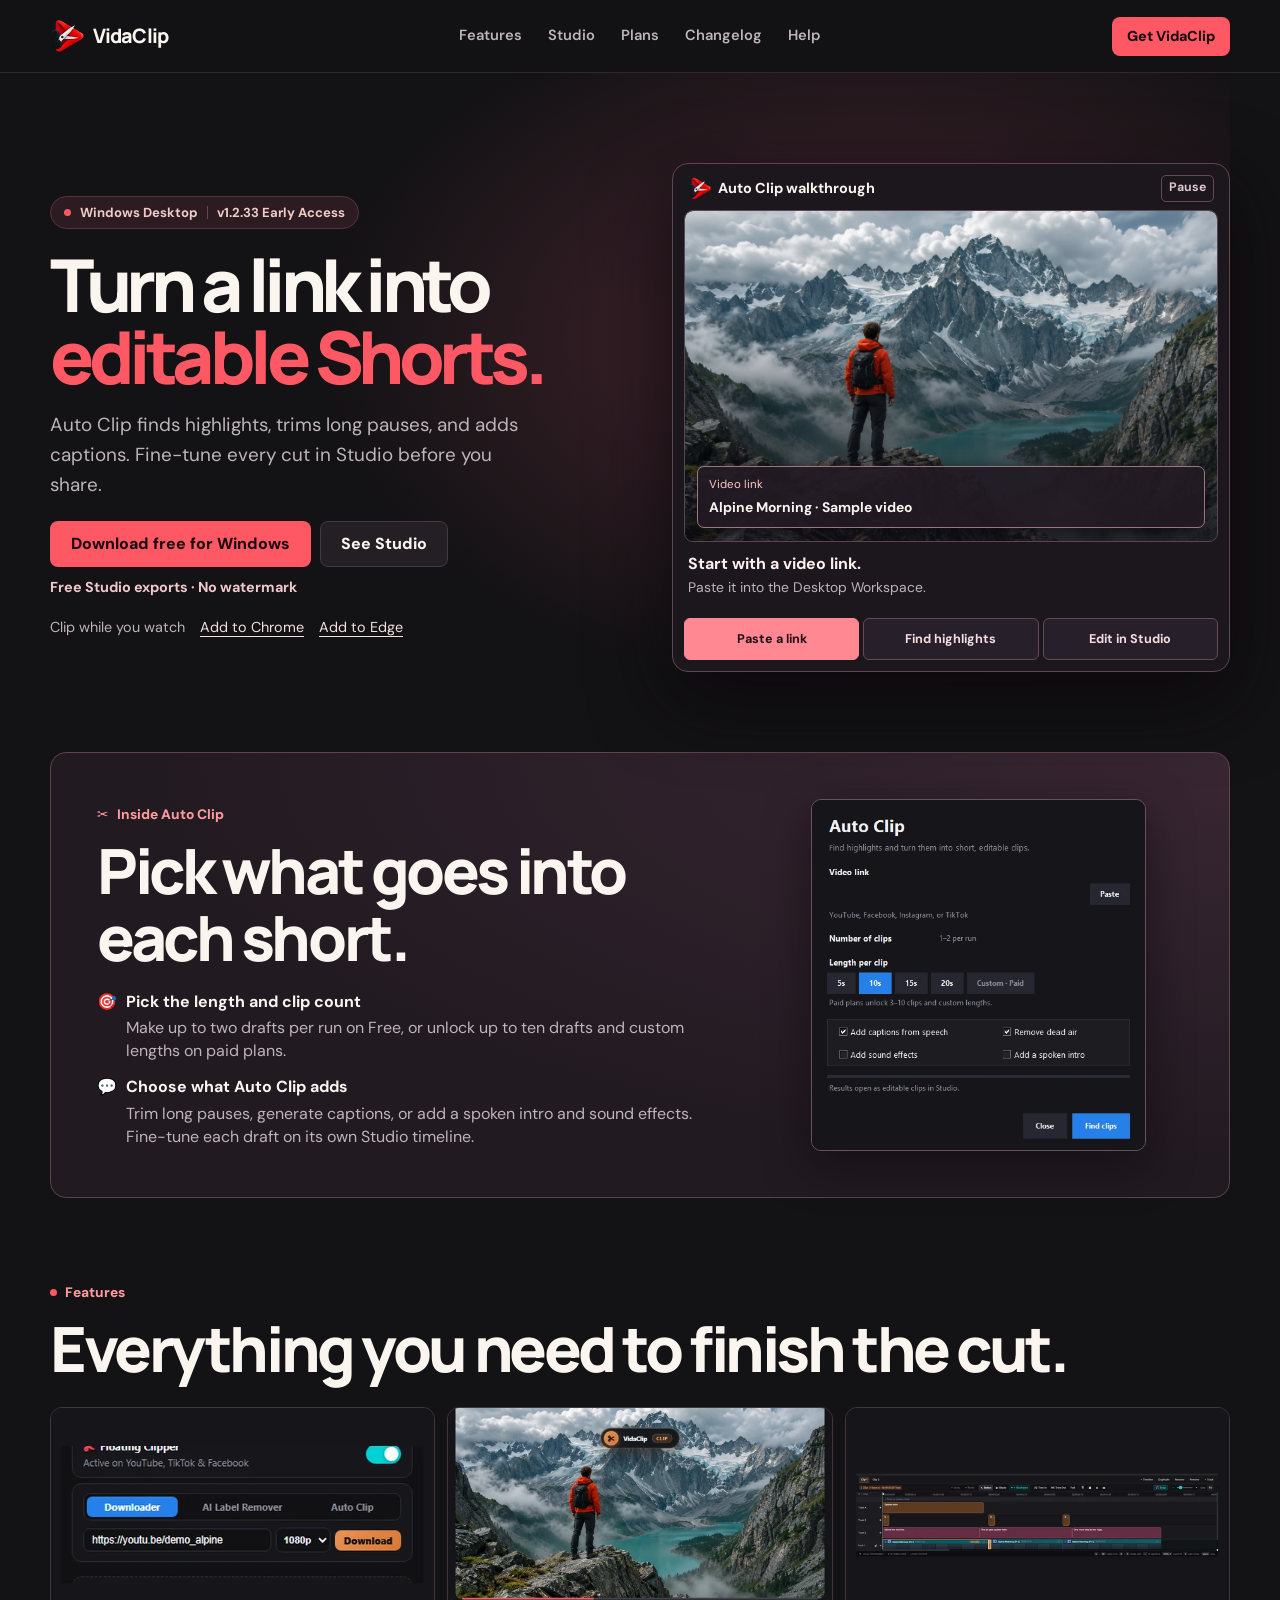
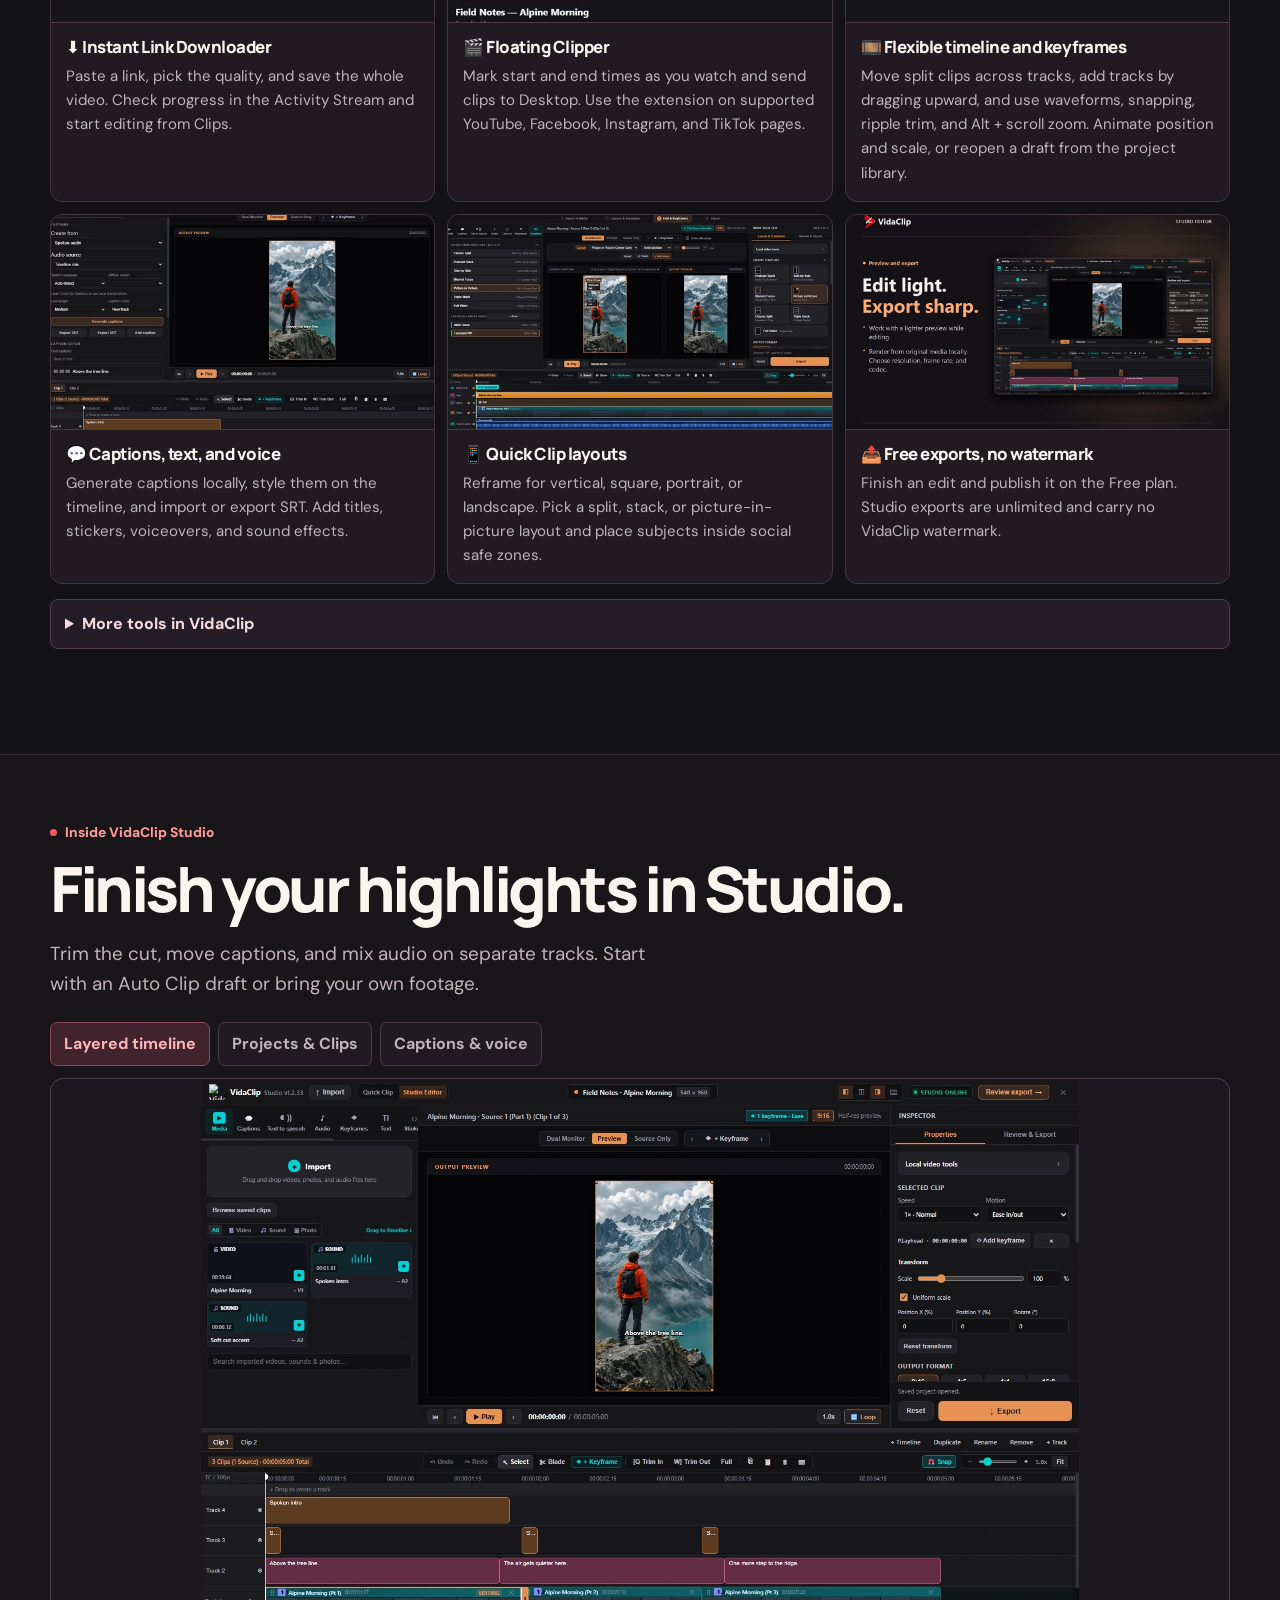
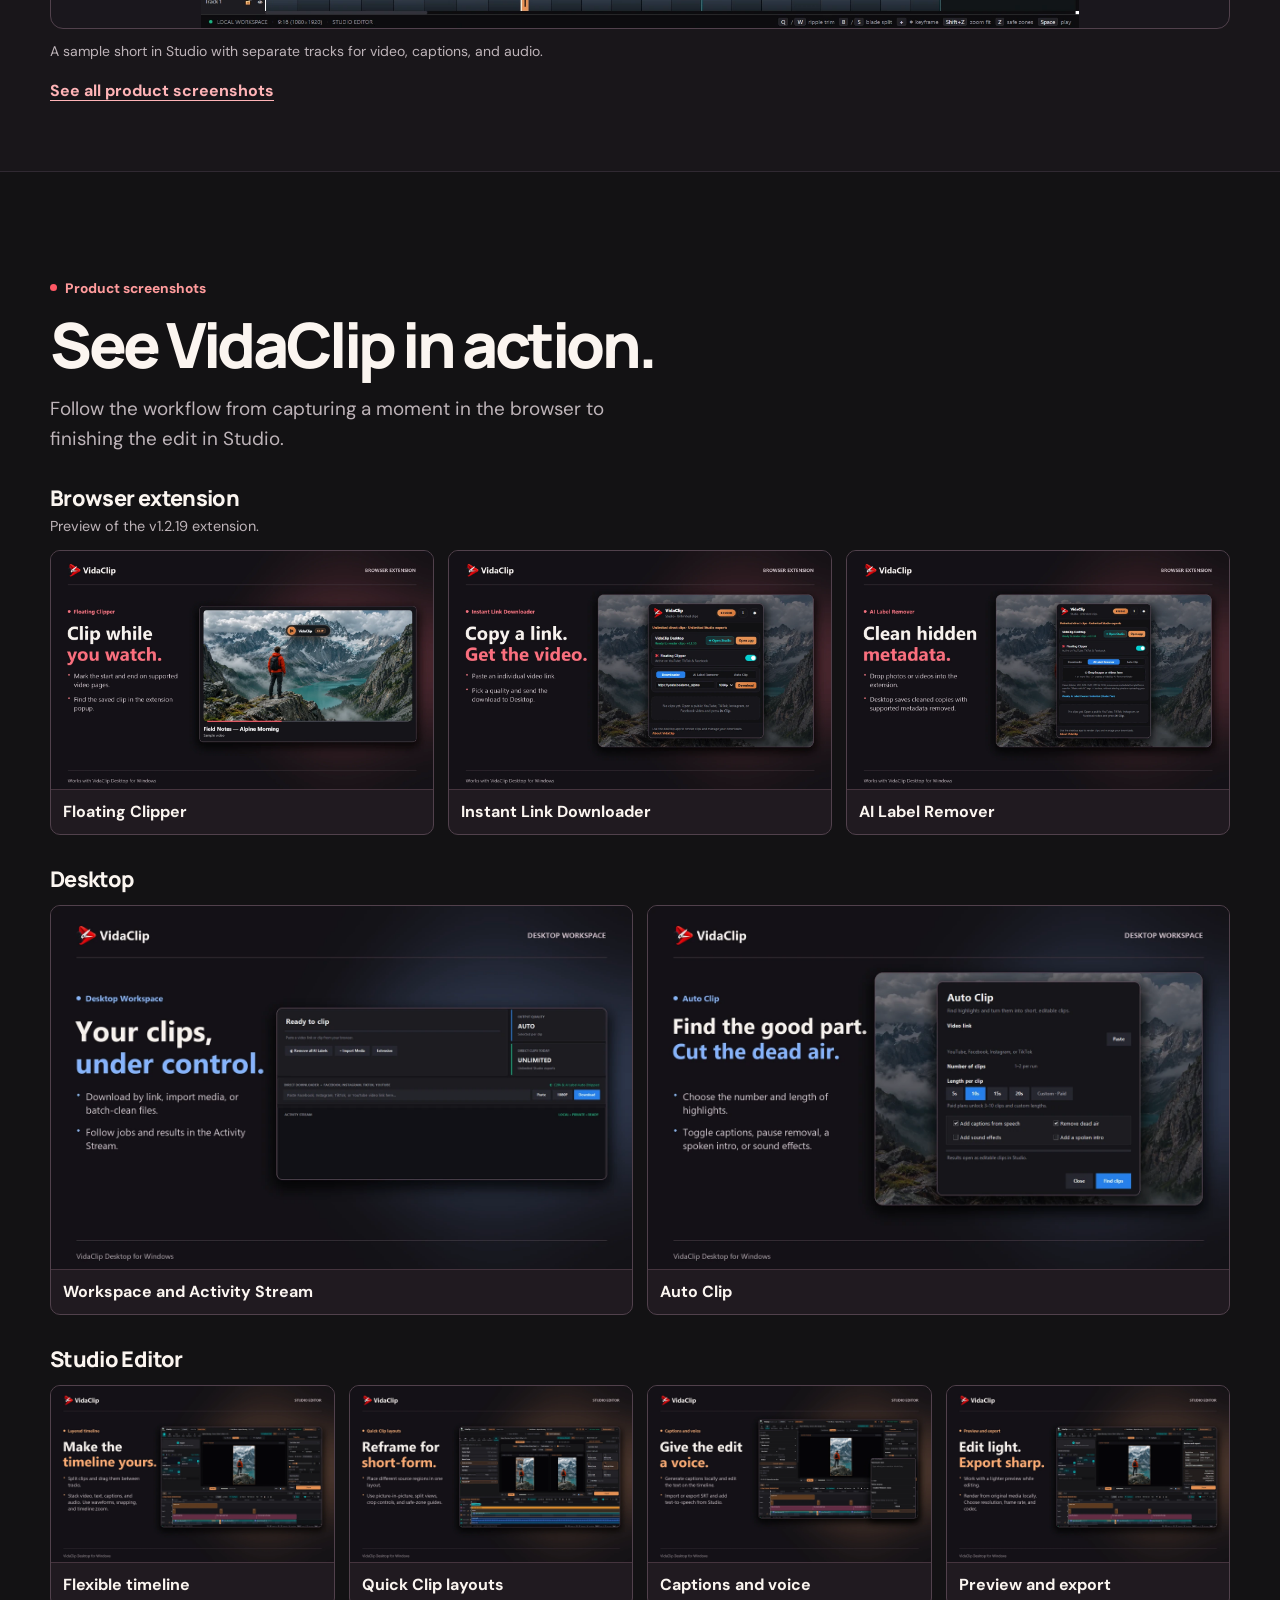
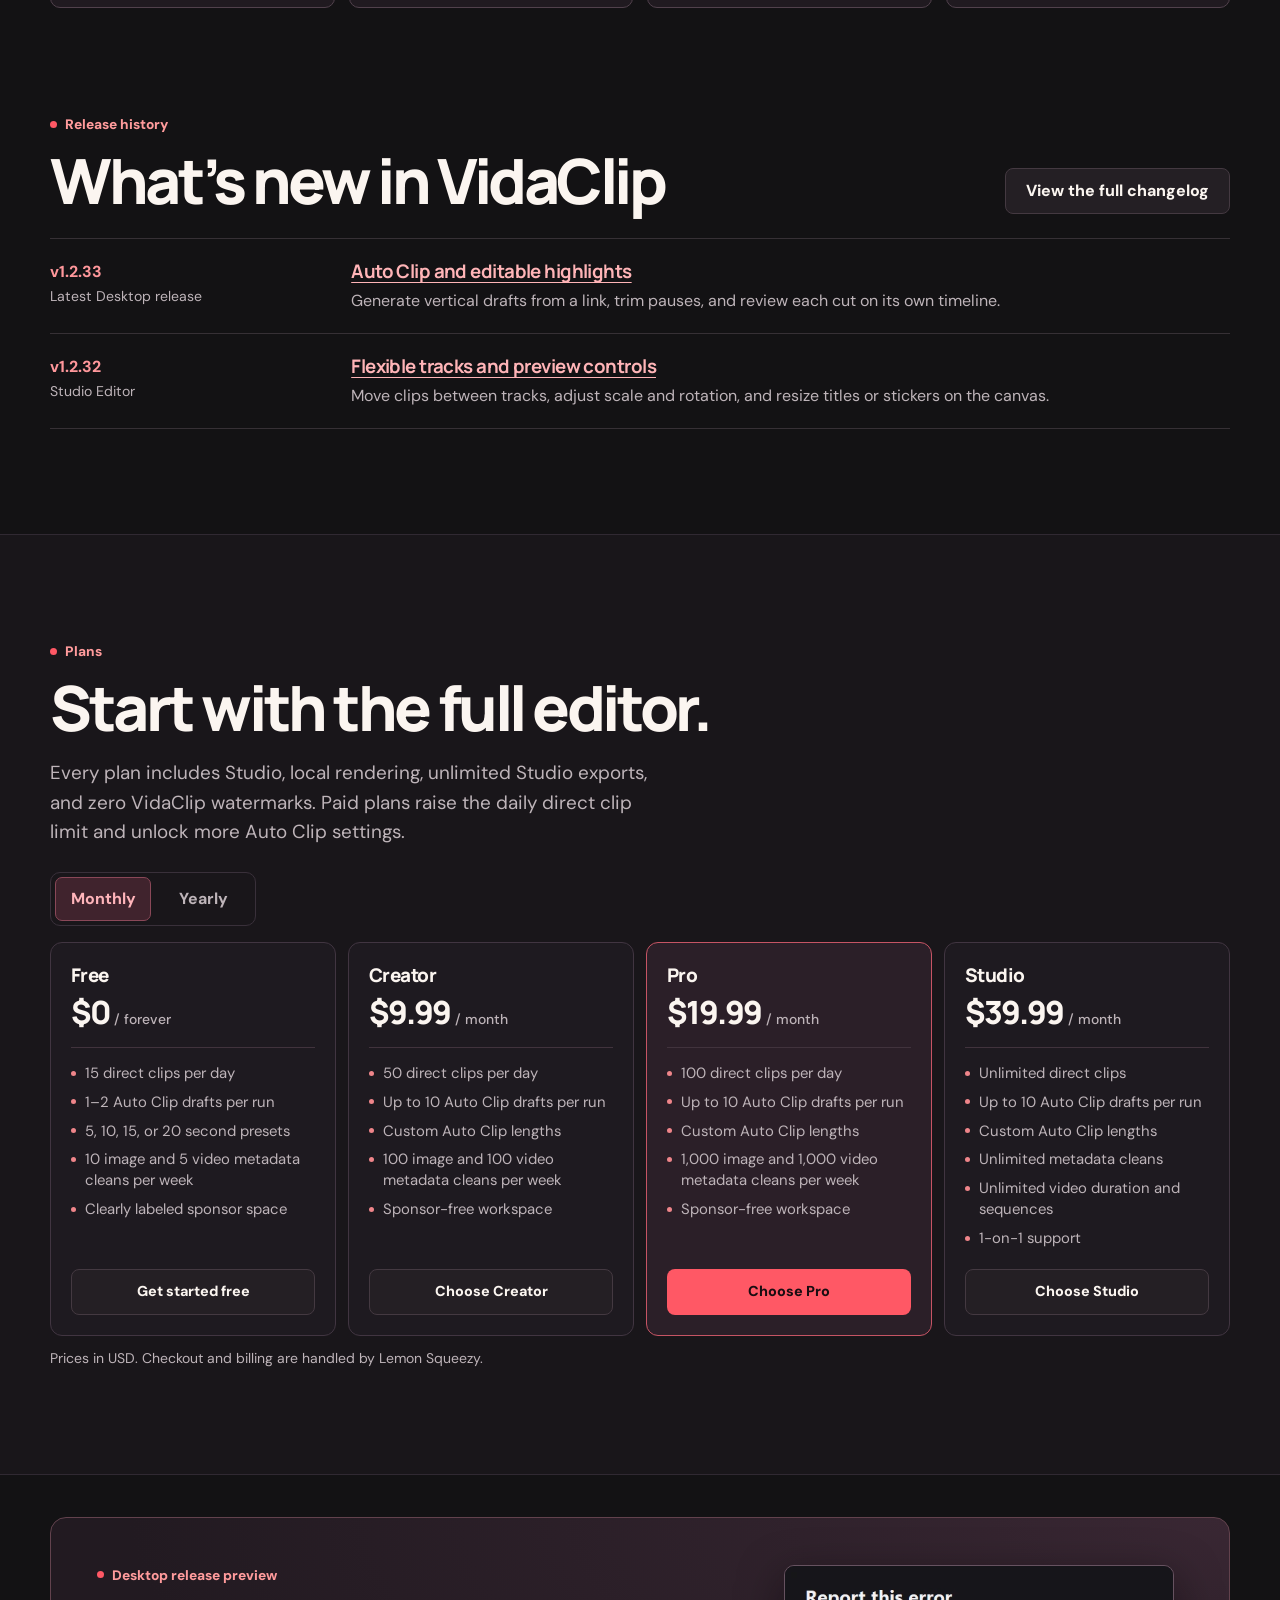
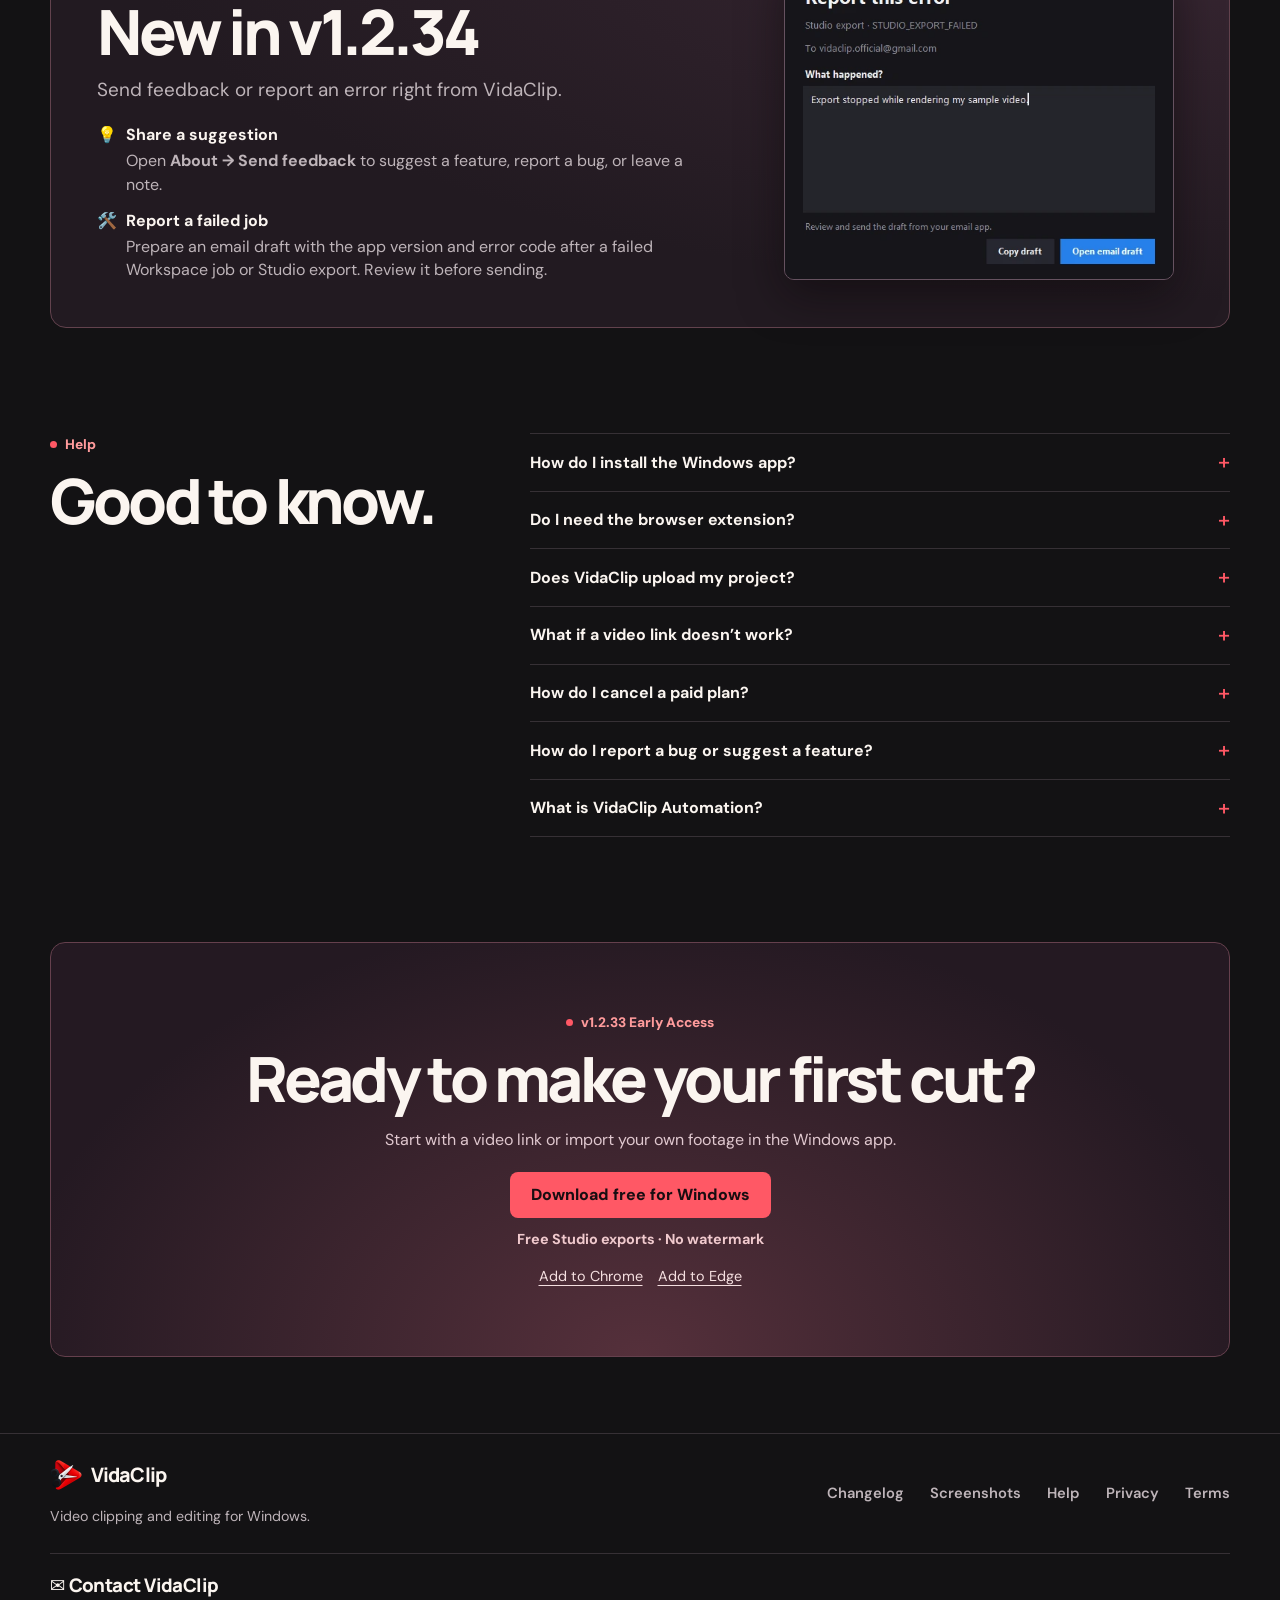
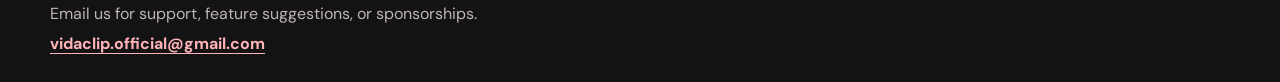
==== commit 7555b1ae: "Redesign homepage around the Auto Clip workflow" ====
--- a/index.html
+++ b/index.html
@@ -5,11 +5,11 @@
   <meta name="viewport" content="width=device-width, initial-scale=1">
   <meta name="theme-color" content="#131214">
   <meta name="description" content="Turn a video into vertical highlights with VidaClip Auto Clip, then finish the edit on a layered timeline in Studio for Windows.">
-  <meta property="og:title" content="VidaClip — From long video to short story">
+  <meta property="og:title" content="VidaClip — Turn video links into editable Shorts">
   <meta property="og:description" content="Find highlights, cut the quiet, and make the edit yours. Auto Clip and Studio for Windows.">
   <meta property="og:type" content="website">
   <meta property="og:image" content="https://jamiidels.github.io/VidaClip-/assets/field-notes.webp">
-  <title>VidaClip — From long video to short story</title>
+  <title>VidaClip — Turn video links into editable Shorts</title>
   <link rel="icon" href="favicon.ico">
   <link rel="stylesheet" href="site.css">
   <link rel="preconnect" href="https://fonts.googleapis.com">
@@ -23,7 +23,7 @@
     <div class="nav shell">
       <a class="brand" href="#top"><img src="assets/mark.webp" alt="" width="34" height="34">VidaClip</a>
       <nav aria-label="Main navigation">
-        <a href="#workspace">Features</a>
+        <a href="#features">Features</a>
         <a href="#showcase">Studio</a>
         <a href="#pricing">Plans</a>
         <a href="changelog.html">Changelog</a>
@@ -33,26 +33,58 @@
     </div>
   </header>
   <main id="main">
-    <section class="hero shell">
-      <div class="release-pill"><i aria-hidden="true"></i> Windows Desktop <span></span> v1.2.33 Early Access</div>
-      <h1>From long video<br>to <em>short story.</em></h1>
-      <p class="hero-intro">Turn a video link into editable highlights with Auto Clip. Fine-tune your Shorts, Reels, and TikToks in Studio for Windows.</p>
-      <div class="hero-downloads">
-        <div class="actions" role="group" aria-label="Browser extensions">
-          <a class="button secondary" href="https://chromewebstore.google.com/detail/vidaclip-%E2%80%94-social-video-c/pajkhmldglleagkdgeogkcbgeonkhigo">Add to Chrome</a>
-          <a class="button secondary" href="https://microsoftedge.microsoft.com/addons/detail/vidaclip-%E2%80%94-social-video-c/ooogedpnllkpbgdohjakigfajiohmdli">Add to Edge</a>
-        </div>
-        <a class="button primary" href="https://github.com/JamiiDels/VidaClip-/releases/download/v1.2.33/VidaClip-Desktop-1.2.33-Windows.zip">Download latest version for Windows</a>
+    <section class="hero shell" aria-labelledby="hero-heading">
+      <div class="hero-copy">
+        <div class="release-pill"><i aria-hidden="true"></i> Windows Desktop <span></span> v1.2.33 Early Access</div>
+        <h1 id="hero-heading">Turn a link into <em>editable Shorts.</em></h1>
+        <p class="hero-intro">Auto Clip finds highlights, trims long pauses, and adds captions. Fine-tune every cut in Studio before you share.</p>
+        <div class="hero-downloads">
+          <a class="button primary" href="https://github.com/JamiiDels/VidaClip-/releases/download/v1.2.33/VidaClip-Desktop-1.2.33-Windows.zip">Download free for Windows</a>
+          <a class="button secondary" href="#showcase">See Studio</a>
+        </div>
         <p class="download-benefit">Free Studio exports · No watermark</p>
+        <div class="hero-browser" role="group" aria-label="Companion browser extensions">
+          <span>Clip while you watch</span>
+          <a href="https://chromewebstore.google.com/detail/vidaclip-%E2%80%94-social-video-c/pajkhmldglleagkdgeogkcbgeonkhigo">Add to Chrome</a>
+          <a href="https://microsoftedge.microsoft.com/addons/detail/vidaclip-%E2%80%94-social-video-c/ooogedpnllkpbgdohjakigfajiohmdli">Add to Edge</a>
+        </div>
+      </div>
+      <div class="workflow-demo" data-workflow data-step="link">
+        <div class="workflow-head">
+          <span><img src="assets/mark.webp" width="23" height="23" alt=""> Auto Clip walkthrough</span>
+          <button class="workflow-toggle" type="button" data-demo-toggle hidden>Pause</button>
+        </div>
+        <div class="workflow-stage" aria-hidden="true">
+          <div class="workflow-frame">
+            <img src="assets/field-notes.webp" alt="" width="1350" height="760" fetchpriority="high">
+            <span class="workflow-frame-tag">9:16 · Vertical draft</span>
+            <span class="workflow-caption">Above the tree line.</span>
+          </div>
+          <div class="workflow-link"><span>Video link</span><strong>Alpine Morning · Sample video</strong></div>
+          <div class="workflow-clips"><span>Clip 1 <b>00:15</b></span><span>Clip 2 <b>00:10</b></span></div>
+          <div class="workflow-timeline">
+            <span>Captions <i></i></span>
+            <span>Video <i></i></span>
+            <span>Audio <i></i></span>
+          </div>
+        </div>
+        <div class="workflow-detail">
+          <strong data-demo-heading>Start with a video link.</strong>
+          <p data-demo-description>Paste it into the Desktop Workspace.</p>
+        </div>
+        <div class="workflow-choices" role="group" aria-label="Walkthrough steps" hidden>
+          <button type="button" data-demo-step="link" aria-pressed="true">Paste a link</button>
+          <button type="button" data-demo-step="clip" aria-pressed="false">Find highlights</button>
+          <button type="button" data-demo-step="studio" aria-pressed="false">Edit in Studio</button>
+        </div>
       </div>
     </section>
 
     <section class="section shell release-spotlight" id="features">
       <div class="release-feature">
         <div>
-          <p class="eyebrow"><span aria-hidden="true">✂️</span> Auto Clip</p>
-          <h2>One link. More highlights.</h2>
-          <p class="section-intro">Paste a video link and get editable vertical highlights for Shorts, Reels, and TikToks.</p>
+          <p class="eyebrow"><span aria-hidden="true">✂️</span> Inside Auto Clip</p>
+          <h2>Pick what goes into each short.</h2>
           <ul>
             <li><span aria-hidden="true">🎯</span><div><strong>Pick the length and clip count</strong><p>Make up to two drafts per run on Free, or unlock up to ten drafts and custom lengths on paid plans.</p></div></li>
             <li><span aria-hidden="true">💬</span><div><strong>Choose what Auto Clip adds</strong><p>Trim long pauses, generate captions, or add a spoken intro and sound effects. Fine-tune each draft on its own Studio timeline.</p></div></li>
@@ -64,7 +96,7 @@
 
     <section class="section shell app-features" id="workspace">
       <p class="eyebrow"><span></span> Features</p>
-      <h2>Capture, edit, and publish.</h2>
+      <h2>Everything you need to finish the cut.</h2>
       <div class="app-feature-grid">
         <article class="app-feature">
           <a class="feature-shot" href="assets/features/download.webp" data-screenshot-title="Instant Link Downloader" aria-label="Enlarge Instant Link Downloader screenshot"><img src="assets/features/download.webp" alt="" width="640" height="360" loading="lazy"></a>
@@ -90,30 +122,35 @@
           <a class="feature-shot" href="assets/screenshots/09-preview-and-export.webp" data-screenshot-title="Free exports, no watermark" aria-label="Enlarge Free exports, no watermark screenshot"><img src="assets/screenshots/09-preview-and-export.webp" alt="" width="1280" height="800" loading="lazy"></a>
           <div><h3><span aria-hidden="true">📤</span> Free exports, no watermark</h3><p>Finish an edit and publish it on the Free plan. Studio exports are unlimited and carry no VidaClip watermark.</p></div>
         </article>
-        <article class="app-feature">
-          <a class="feature-shot" href="assets/features/metadata.webp" data-screenshot-title="AI Label Remover" aria-label="Enlarge AI Label Remover screenshot"><img src="assets/features/metadata.webp" alt="" width="640" height="360" loading="lazy"></a>
-          <div><h3><span aria-hidden="true">🛡️</span> AI Label Remover</h3><p>Batch-clean supported embedded metadata, including C2PA, from photos and videos. See what was found and save cleaned copies locally.</p></div>
-        </article>
-        <article class="app-feature">
-          <a class="feature-shot" href="assets/features/export.webp" data-screenshot-title="Effects, speed, and export" aria-label="Enlarge Effects, speed, and export screenshot"><img src="assets/features/export.webp" alt="" width="640" height="360" loading="lazy"></a>
-          <div><h3><span aria-hidden="true">🎛️</span> Effects, speed, and export</h3><p>Apply transitions and effects, create speed ramps or freeze frames, and stabilize or denoise footage. Edit with lighter previews and export locally from the original files.</p></div>
-        </article>
-        <article class="app-feature">
-          <a class="feature-shot" href="assets/features/automation.webp" data-screenshot-title="VidaClip Automation" aria-label="Enlarge VidaClip Automation screenshot"><img src="assets/features/automation.webp" alt="" width="640" height="360" loading="lazy"></a>
-          <div><h3><span aria-hidden="true">🤖</span> VidaClip Automation</h3><p>Connect an MCP client or run scripts to import media, edit timelines, generate speech and captions, and start exports.</p></div>
-        </article>
-        <article class="app-feature">
-          <a class="feature-shot" href="assets/features/projects.webp" data-screenshot-title="Projects and Clip Library" aria-label="Enlarge Projects and Clip Library screenshot"><img src="assets/features/projects.webp" alt="" width="640" height="360" loading="lazy"></a>
-          <div><h3><span aria-hidden="true">📁</span> Projects and Clip Library</h3><p>Start from a blank project or reopen a draft. Find saved clips automatically and import your own videos, photos, and audio.</p></div>
-        </article>
-      </div>
+      </div>
+      <details class="more-features">
+        <summary>More tools in VidaClip</summary>
+        <div class="app-feature-grid">
+          <article class="app-feature">
+            <a class="feature-shot" href="assets/features/metadata.webp" data-screenshot-title="AI Label Remover" aria-label="Enlarge AI Label Remover screenshot"><img src="assets/features/metadata.webp" alt="" width="640" height="360" loading="lazy"></a>
+            <div><h3><span aria-hidden="true">🛡️</span> AI Label Remover</h3><p>Batch-clean supported embedded metadata, including C2PA, from photos and videos. See what was found and save cleaned copies locally.</p></div>
+          </article>
+          <article class="app-feature">
+            <a class="feature-shot" href="assets/features/export.webp" data-screenshot-title="Effects, speed, and export" aria-label="Enlarge Effects, speed, and export screenshot"><img src="assets/features/export.webp" alt="" width="640" height="360" loading="lazy"></a>
+            <div><h3><span aria-hidden="true">🎛️</span> Effects, speed, and export</h3><p>Apply transitions and effects, create speed ramps or freeze frames, and stabilize or denoise footage. Edit with lighter previews and export locally from the original files.</p></div>
+          </article>
+          <article class="app-feature">
+            <a class="feature-shot" href="assets/features/automation.webp" data-screenshot-title="VidaClip Automation" aria-label="Enlarge VidaClip Automation screenshot"><img src="assets/features/automation.webp" alt="" width="640" height="360" loading="lazy"></a>
+            <div><h3><span aria-hidden="true">🤖</span> VidaClip Automation</h3><p>Connect an MCP client or run scripts to import media, edit timelines, generate speech and captions, and start exports.</p></div>
+          </article>
+          <article class="app-feature">
+            <a class="feature-shot" href="assets/features/projects.webp" data-screenshot-title="Projects and Clip Library" aria-label="Enlarge Projects and Clip Library screenshot"><img src="assets/features/projects.webp" alt="" width="640" height="360" loading="lazy"></a>
+            <div><h3><span aria-hidden="true">📁</span> Projects and Clip Library</h3><p>Start from a blank project or reopen a draft. Find saved clips automatically and import your own videos, photos, and audio.</p></div>
+          </article>
+        </div>
+      </details>
     </section>
 
     <section class="section studio-section" id="showcase">
       <div class="shell">
         <p class="eyebrow"><span></span> Inside VidaClip Studio</p>
-        <h2>A timeline you can make your own.</h2>
-        <p class="section-intro">Start from a clean project, work from your Clip Library, or reframe with Quick Clip layouts like side-by-side and picture-in-picture. Studio gives you the space to build the full sequence.</p>
+        <h2>Finish your highlights in Studio.</h2>
+        <p class="section-intro">Trim the cut, move captions, and mix audio on separate tracks. Start with an Auto Clip draft or bring your own footage.</p>
         <div class="studio-tour" data-studio-tour>
           <div class="tour-choices" role="group" aria-label="Studio feature previews">
             <button type="button" class="tour-button" data-preview="timeline" aria-pressed="true">Layered timeline</button>
@@ -121,8 +158,8 @@
             <button type="button" class="tour-button" data-preview="speech" aria-pressed="false">Captions &amp; voice</button>
           </div>
           <figure class="feature-image tour-image" aria-live="polite">
-            <a id="tour-link" data-screenshot-title="Layered timeline" href="assets/studio-timeline.webp" aria-label="Open the full Layered timeline screenshot"><img id="tour-photo" src="assets/studio-timeline.webp" alt="VidaClip Studio with a portrait preview, a transform inspector, and several editable timeline tracks" loading="lazy" width="1600" height="841"></a>
-            <figcaption id="tour-caption">An Auto Clip draft opened in Studio with separate video, caption, and audio clips.</figcaption>
+            <a id="tour-link" data-screenshot-title="Layered timeline" href="assets/studio-timeline.webp" aria-label="Open the full Layered timeline screenshot"><img id="tour-photo" src="assets/studio-timeline.webp" alt="A sample hiking short open in Studio with a portrait preview above video, caption, and audio tracks" loading="lazy" width="1536" height="960"></a>
+            <figcaption id="tour-caption">A sample short in Studio with separate tracks for video, captions, and audio.</figcaption>
           </figure>
         </div>
         <p class="tour-gallery-link"><a class="text-link" href="#screenshots">See all product screenshots</a></p>
@@ -295,13 +332,14 @@
       <div class="download-card">
         <p class="eyebrow"><span></span> v1.2.33 Early Access</p>
         <h2>Ready to make your first cut?</h2>
-        <p>Use the browser extension to mark clips while you watch, then edit and export in VidaClip Desktop.</p>
+        <p>Start with a video link or import your own footage in the Windows app.</p>
         <div class="extension-downloads">
-          <div class="actions">
-            <a class="button secondary" href="https://chromewebstore.google.com/detail/vidaclip-%E2%80%94-social-video-c/pajkhmldglleagkdgeogkcbgeonkhigo">Chrome Web Store</a>
-            <a class="button secondary" href="https://microsoftedge.microsoft.com/addons/detail/vidaclip-%E2%80%94-social-video-c/ooogedpnllkpbgdohjakigfajiohmdli">Microsoft Edge Add-ons</a>
+          <a class="button primary" href="https://github.com/JamiiDels/VidaClip-/releases/download/v1.2.33/VidaClip-Desktop-1.2.33-Windows.zip">Download free for Windows</a>
+          <p class="download-benefit">Free Studio exports · No watermark</p>
+          <div class="hero-browser" role="group" aria-label="Companion browser extensions">
+            <a href="https://chromewebstore.google.com/detail/vidaclip-%E2%80%94-social-video-c/pajkhmldglleagkdgeogkcbgeonkhigo">Add to Chrome</a>
+            <a href="https://microsoftedge.microsoft.com/addons/detail/vidaclip-%E2%80%94-social-video-c/ooogedpnllkpbgdohjakigfajiohmdli">Add to Edge</a>
           </div>
-          <a class="button primary" href="https://github.com/JamiiDels/VidaClip-/releases/download/v1.2.33/VidaClip-Desktop-1.2.33-Windows.zip">Download latest version for Windows</a>
         </div>
       </div>
     </section>
--- a/site.css
+++ b/site.css
@@ -11,7 +11,7 @@
   --body: "DM Sans", system-ui, sans-serif;
 }
 *, *::before, *::after { box-sizing: border-box; }
-html { scroll-behavior: smooth; scroll-padding-top: 85px; }
+html { scroll-padding-top: 85px; }
 body { margin: 0; background: var(--base); color: var(--ink); font: 400 16px/1.6 var(--body); }
 a { color: inherit; }
 button { font: inherit; }
@@ -39,16 +39,56 @@
 .secondary:hover { background: #312832; border-color: #65505c; }
 .actions { display: flex; align-items: center; justify-content: center; flex-wrap: wrap; gap: 12px; }
 
-.hero { text-align: center; padding-block: 76px 20px; position: relative; isolation: isolate; }
-.hero::before { content: ""; position: absolute; z-index: -1; inset: 0; background: radial-gradient(ellipse 53% 60% at 50% 38%, #402329 0%, transparent 86%); pointer-events: none; }
+.hero { display: grid; grid-template-columns: 1fr minmax(0, 1fr); align-items: center; gap: clamp(24px, 5vw, 76px); padding-block: clamp(42px, 7vw, 98px) 38px; position: relative; isolation: isolate; }
+.hero::before { content: ""; position: absolute; z-index: -1; inset: 0; background: radial-gradient(ellipse 55% 65% at 70% 42%, #4b2732 0%, transparent 86%); pointer-events: none; }
 .release-pill { display: inline-flex; align-items: center; gap: 9px; border-radius: 30px; border: 1px solid #59343d; color: #f0cbc5; background: #2c1c22; padding: 5px 13px; font-weight: 700; font-size: .82rem; }
 .release-pill i, .eyebrow span { display: inline-block; width: 7px; height: 7px; border-radius: 50%; background: var(--accent); flex: none; }
 .release-pill > span { width: 1px; height: 13px; background: #65434b; }
-.hero h1 { font-size: clamp(3.75rem, 8.2vw, 7.5rem); font-weight: 800; line-height: .98; letter-spacing: -.067em; margin: 20px auto 22px; }
-.hero h1 em { font-style: normal; color: var(--accent); }
+.hero h1 { font-size: clamp(3.3rem, 5.7vw, 5.6rem); font-weight: 800; line-height: .99; letter-spacing: -.075em; margin: 19px auto 18px; }
+.hero h1 em { display: block; font-style: normal; color: var(--accent); }
 .hero-intro, .section-intro { color: var(--muted); font-size: clamp(1rem, 2vw, 1.18rem); line-height: 1.58; max-width: 620px; }
-.hero-intro { max-width: 520px; margin: 0 auto 25px; }
-.hero-downloads, .extension-downloads { display: grid; justify-items: center; gap: 10px; }
+.hero-intro { max-width: 480px; margin: 0 0 22px; }
+.hero-downloads { display: flex; flex-wrap: wrap; gap: 9px; }
+.extension-downloads { display: grid; justify-items: center; gap: 10px; }
+.hero-browser { margin-top: 17px; display: flex; align-items: center; flex-wrap: wrap; gap: 7px 15px; font-size: .9rem; color: var(--muted); }
+.hero-browser a { color: #f5dfe0; text-underline-offset: 4px; }
+.hero-browser a:hover { color: var(--accent); }
+.hero .download-benefit { margin-top: 9px; }
+.workflow-demo { min-width: 0; overflow: hidden; padding: 11px; border: 1px solid #5f454f; border-radius: 16px; background: #1c171d; box-shadow: 0 26px 78px #09070acf; }
+.workflow-head { display: flex; justify-content: space-between; align-items: center; gap: 8px; min-height: 34px; padding: 0 4px 8px; font-size: .9rem; font-weight: 700; }
+.workflow-head span { display: inline-flex; gap: 7px; align-items: center; }
+.workflow-toggle { min-height: 27px; padding: 2px 7px; background: transparent; color: #e1c7ce; border: 1px solid #674953; border-radius: 5px; cursor: pointer; font-size: .77rem; }
+.workflow-stage { position: relative; overflow: hidden; isolation: isolate; height: clamp(245px, 26vw, 345px); background: radial-gradient(ellipse at 55% 25%, #374753, #17151c 75%); border: 1px solid #574753; border-radius: 9px; }
+.workflow-frame { position: absolute; inset: 0; overflow: hidden; border-radius: 8px; transition: inset .60s cubic-bezier(.21,.8,.3,1), border-radius .4s; }
+.workflow-frame img { width: 100%; height: 100%; object-fit: cover; display: block; object-position: 38% 51%; filter: saturate(.89); }
+.workflow-frame::after { content: ""; position: absolute; inset: 40% 0 0; background: linear-gradient(transparent,#101018bd); pointer-events: none; }
+.workflow-frame-tag, .workflow-caption { position: absolute; z-index: 2; opacity: 0; transition: opacity .28s; }
+.workflow-frame-tag { top: 8px; inset-inline: 8px auto; border-radius: 4px; padding: 3px 6px; background: #19161ce8; color: #ffe2dc; font-size: .68rem; }
+.workflow-caption { bottom: 12%; width: 100%; padding-inline: 5px; text-align: center; font: 800 clamp(.85rem, 1.5vw, 1.16rem) var(--head); text-shadow: 0 2px 5px #000, 0 1px 2px #000; }
+.workflow-link { position: absolute; z-index: 3; bottom: 13px; inset-inline: 12px; display: grid; gap: 2px; padding: 9px 11px; border-radius: 7px; border: 1px solid #9d757d; background: #221a23e8; box-shadow: 0 5px 16px #0d090ccc; transition: transform .36s, opacity .3s; }
+.workflow-link span { font-size: .72rem; color: #ffc5c4; }
+.workflow-link strong { font-size: .87rem; }
+.workflow-clips { position: absolute; top: 18%; left: 8%; width: 37%; display: grid; gap: 8px; opacity: 0; transform: translateY(10px); transition: transform .32s, opacity .26s; }
+.workflow-clips span { padding: 7px; display: flex; justify-content: space-between; flex-wrap: wrap; gap: 1px 5px; font-size: .78rem; border: 1px solid #7c555b; border-radius: 5px; background: #30252f; }
+.workflow-clips b { color: #ffaaa9; }
+.workflow-timeline { position: absolute; inset: auto 9px 9px; padding: 5px 7px; display: grid; gap: 4px; border: 1px solid #6d5264; border-radius: 6px; background: #211823ed; opacity: 0; transform: translateY(10px); transition: transform .32s, opacity .28s; }
+.workflow-timeline span { display: grid; grid-template-columns: 56px 1fr; align-items: center; gap: 6px; color: #dfc8d2; font-size: .67rem; }
+.workflow-timeline i { height: 10px; border-radius: 3px; background: linear-gradient(90deg, #a45087 22%, transparent 22% 24%, #a45087 24% 61%, transparent 61% 64%, #a45087 64% 86%, transparent 86%); }
+.workflow-timeline span:nth-child(2) i { background: linear-gradient(90deg, #ae7852 43%, transparent 43% 45%, #ae7852 45% 88%, transparent 88%); }
+.workflow-timeline span:nth-child(3) i { width: 86%; background: repeating-linear-gradient(90deg, #43888b 0 3px, #326472 3px 5px); }
+[data-step="clip"] .workflow-frame { inset: 5% 7% 5% 48%; }
+[data-step="studio"] .workflow-frame { inset: 3% 30% 35% 33%; }
+[data-step="clip"] .workflow-frame-tag, [data-step="clip"] .workflow-caption, [data-step="studio"] .workflow-caption { opacity: 1; }
+[data-step="clip"] .workflow-clips, [data-step="studio"] .workflow-timeline { opacity: 1; transform: none; }
+[data-step]:not([data-step="link"]) .workflow-link { opacity: 0; transform: translateY(15px); }
+.workflow-detail { min-height: 76px; padding: 11px 4px 9px; line-height: 1.35; }
+.workflow-detail strong { color: #fff0ed; }
+.workflow-detail p { color: var(--muted); font-size: .87rem; margin-top: 3px; }
+.workflow-choices { display: grid; grid-template-columns: repeat(3,minmax(0,1fr)); gap: 4px; }
+.workflow-choices[hidden] { display: none; }
+.workflow-choices button { padding: 6px 2px; min-height: 42px; border: 1px solid #674955; border-radius: 6px; background: #271f29; color: #f6dce1; cursor: pointer; font-size: .79rem; font-weight: 700; }
+.workflow-choices button[aria-pressed="true"] { color: #230e16; background: #ff8892; border-color: #ff8892; }
+.workflow-choices button:hover:not([aria-pressed="true"]) { background: #3e2c3c; }
 figcaption, .section-note { color: var(--muted); margin: 11px 0 0; font-size: .875rem; }
 
 .section { padding-block: clamp(59px, 9vw, 105px); }
@@ -59,11 +99,12 @@
 .feature-image a { display: block; border: 1px solid #51414c; border-radius: 13px; overflow: hidden; background: #1a171d; }
 .feature-image img { display: block; width: 100%; height: auto; }
 .studio-section, .pricing-section { background: #19161a; border-block: 1px solid #302932; }
+.studio-section { padding-block: clamp(36px, 5.2vw, 76px); }
 .tour-choices { display: flex; gap: 8px; flex-wrap: wrap; margin-block: 24px 12px; }
 .tour-button, .billing button { cursor: pointer; border: 1px solid #4a3b46; background: #201b20; color: var(--muted); border-radius: 7px; padding: 8px 13px; min-height: 40px; font-weight: 700; }
 .tour-button:hover, .billing button:hover { color: var(--ink); border-color: #8b626e; }
 .tour-button[aria-pressed="true"], .billing button[aria-pressed="true"] { background: #40232d; color: #ffb4ba; border-color: #8a4858; }
-.tour-image img { aspect-ratio: 16 / 9; object-fit: contain; }
+.tour-image img { aspect-ratio: 16 / 9; max-height: min(61vh, 560px); object-fit: contain; }
 .tour-gallery-link { margin-top: 16px; }
 .updates-head { display: flex; align-items: end; justify-content: space-between; flex-wrap: wrap; gap: 12px; margin-bottom: 24px; }
 .text-link { color: #ffb4b7; text-underline-offset: 4px; font-weight: 700; }
@@ -107,15 +148,21 @@
 
 @media (max-width: 950px) {
   .plans { grid-template-columns: repeat(2, minmax(0, 1fr)); }
+  .hero { gap: 22px; }
+}
+@media (max-width: 800px) {
+  .hero { grid-template-columns: 1fr; justify-items: center; text-align: center; }
+  .hero-intro { margin-inline: auto; }
+  .hero-downloads, .hero-browser { justify-content: center; }
+  .workflow-demo { width: min(100%, 535px); text-align: left; }
 }
 @media (max-width: 710px) {
   .shell { width: calc(100% - 36px); }
   .nav { flex-wrap: wrap; row-gap: 8px; padding-block: 9px; }
   .nav nav { order: 3; width: 100%; justify-content: space-between; gap: 12px; }
-  .site-header { position: static; }
-  html { scroll-padding-top: 12px; }
+  html { scroll-padding-top: 112px; }
   .hero { padding-top: 51px; }
-  .hero h1 { font-size: clamp(3rem, 10.9vw, 5rem); }
+  .hero h1 { font-size: clamp(2.57rem, 10.1vw, 4.8rem); }
   .faq-section { grid-template-columns: 1fr; }
   .footer-row { align-items: start; flex-direction: column; }
 }
@@ -181,6 +228,10 @@
 .app-feature > div { padding: 13px 15px 16px; }
 .app-feature h3 { font-size: 1.05rem; }
 .app-feature p { margin-top: 6px; color: var(--muted); font-size: .94rem; }
+.more-features { margin-top: 15px; }
+.more-features summary { cursor: pointer; color: #f5dadd; font-weight: 750; border: 1px solid #52414b; background: #251d25; border-radius: 8px; padding: 11px 14px; }
+.more-features .app-feature-grid { margin-top: 12px; }
+.extension-downloads > .hero-browser { justify-content: center; margin-top: 4px; }
 .footer-contact { padding-block: 19px 26px; border-top: 1px solid var(--line); }
 .footer-contact p { color: var(--muted); margin: 4px 0; }
 .footer-contact a { display: inline-block; overflow-wrap: anywhere; }
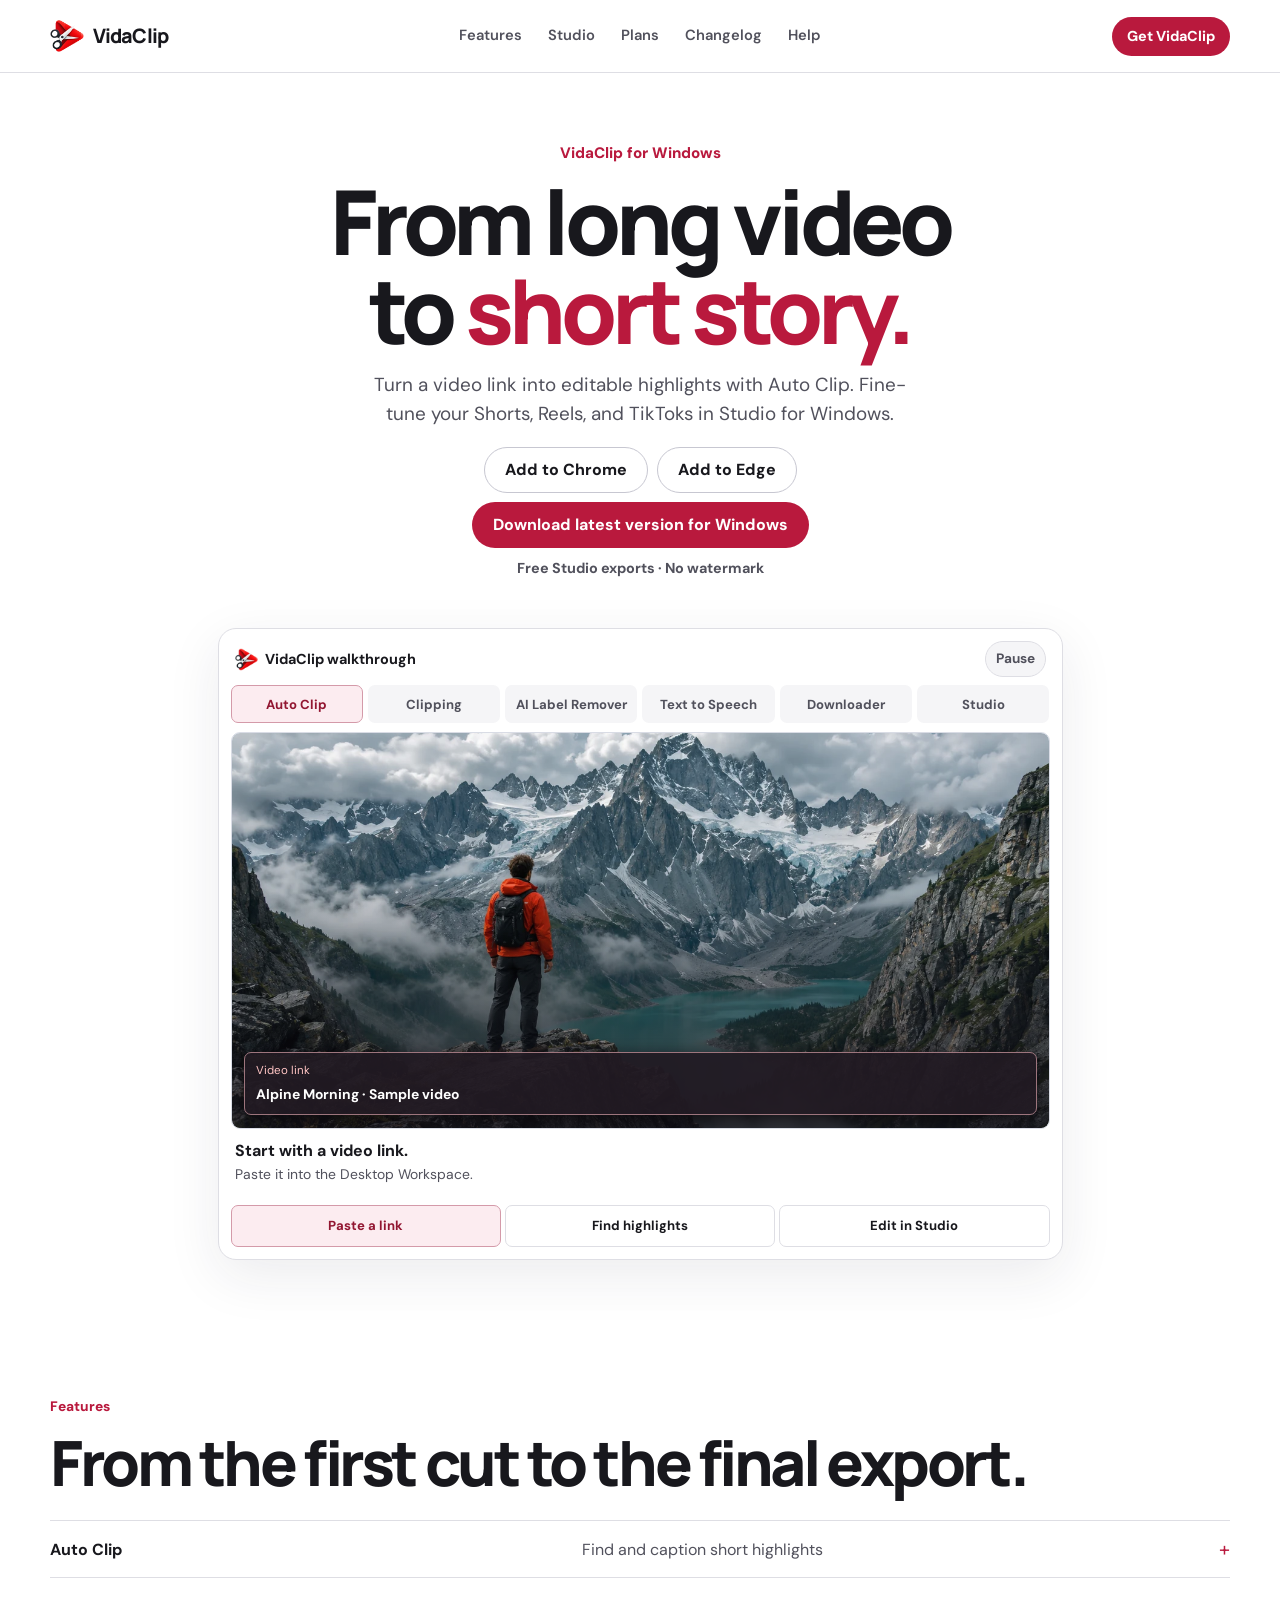
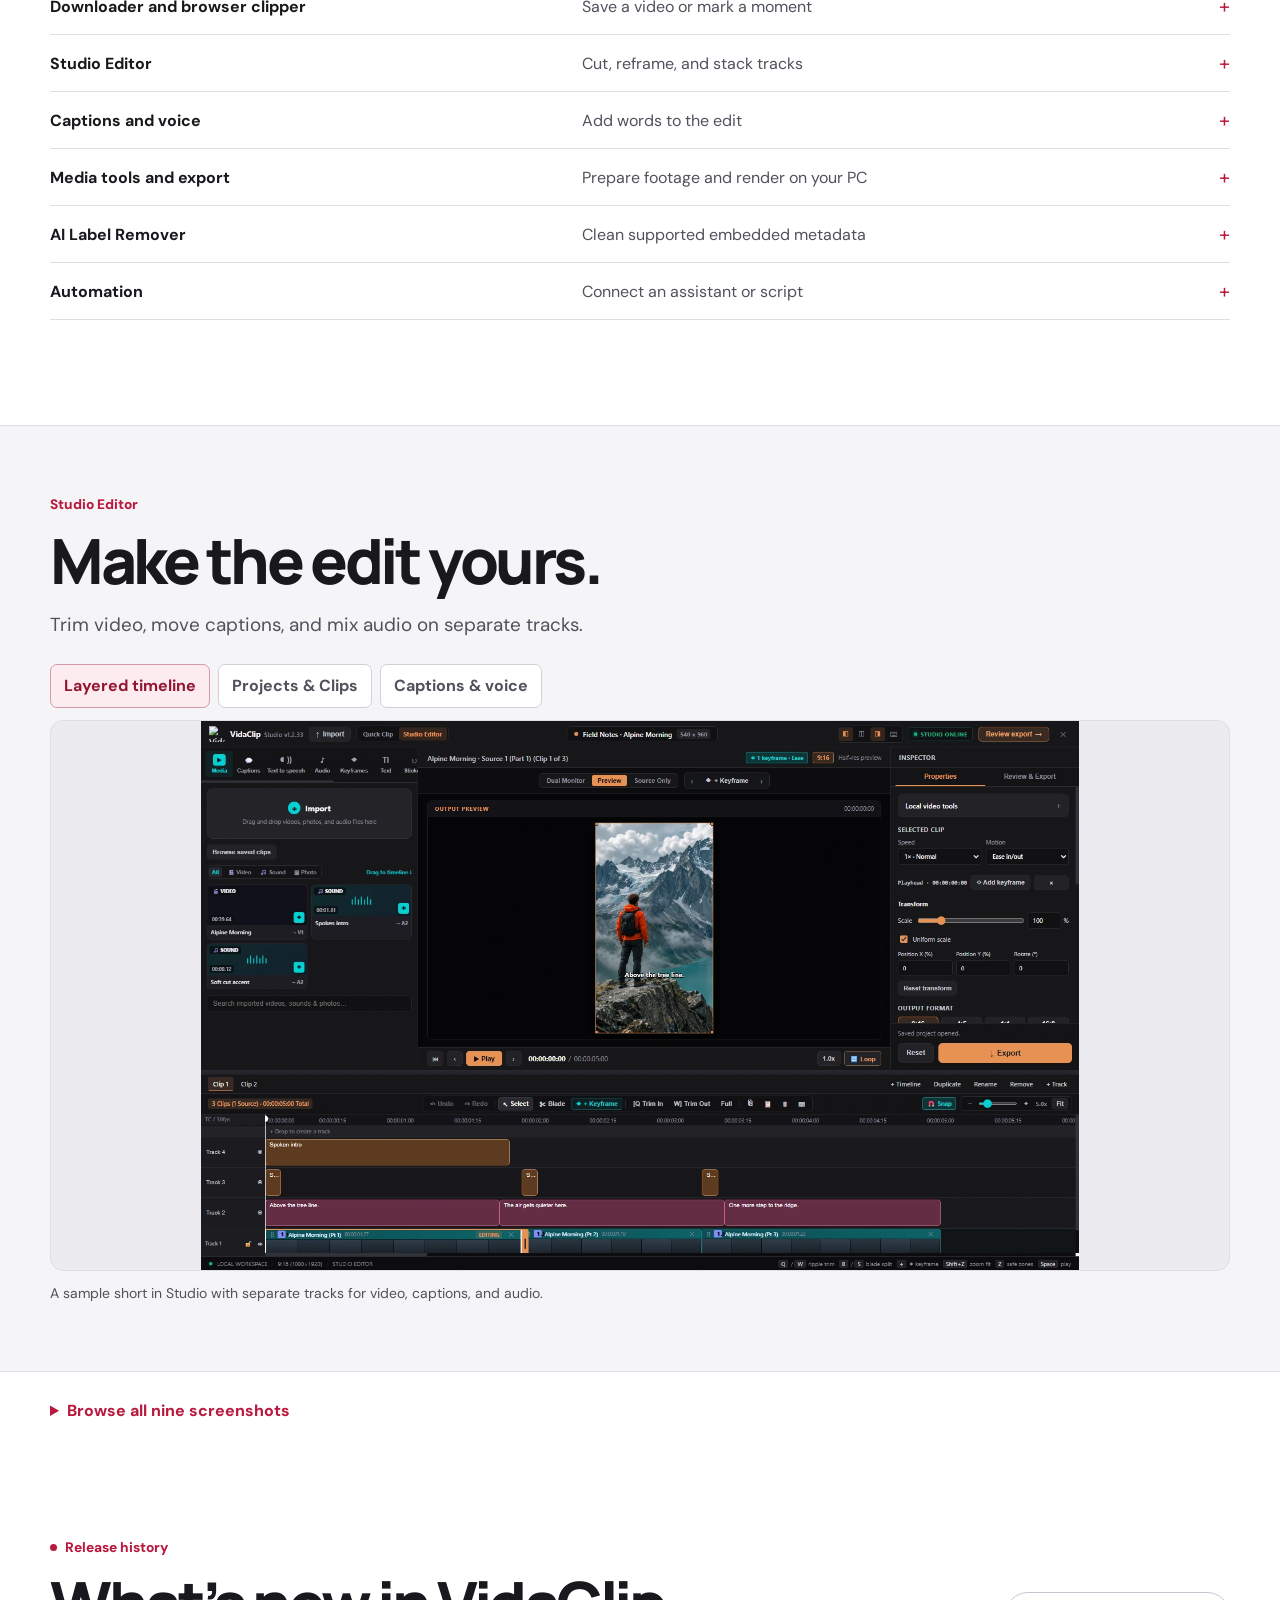
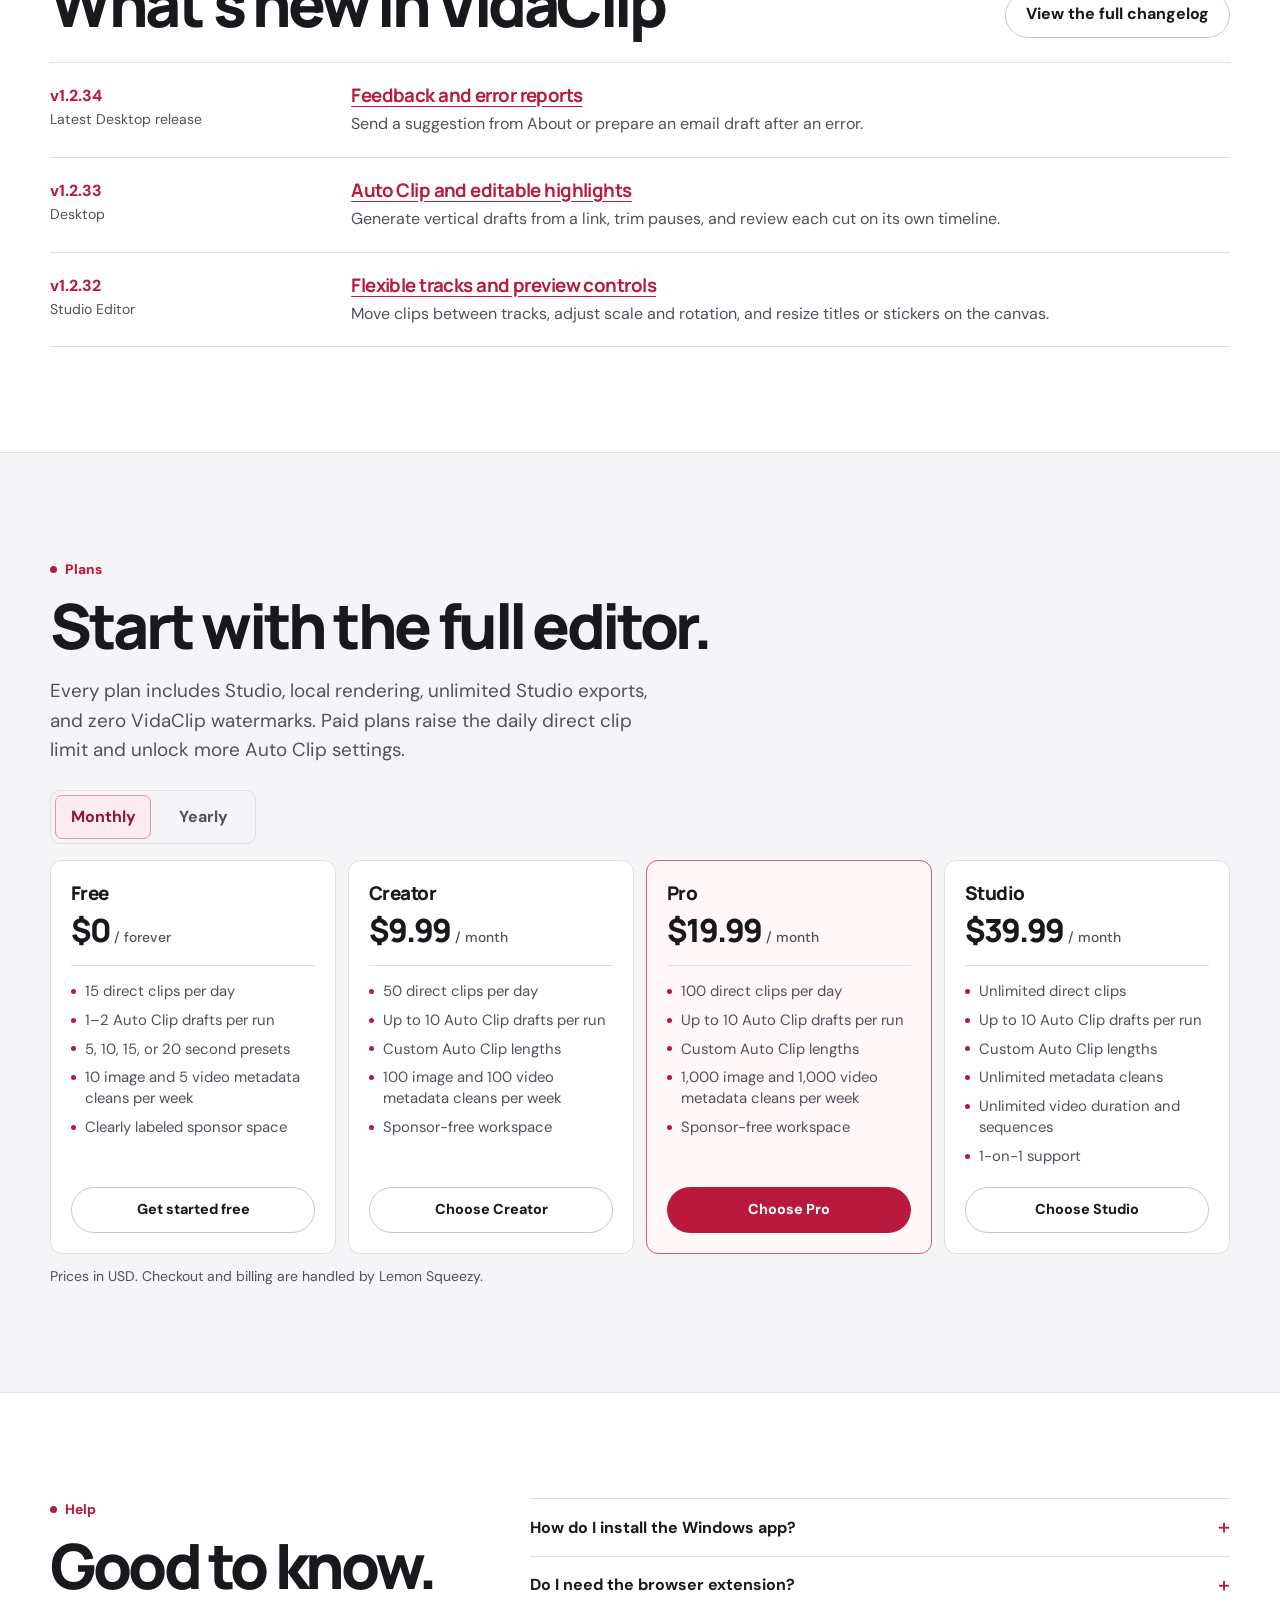
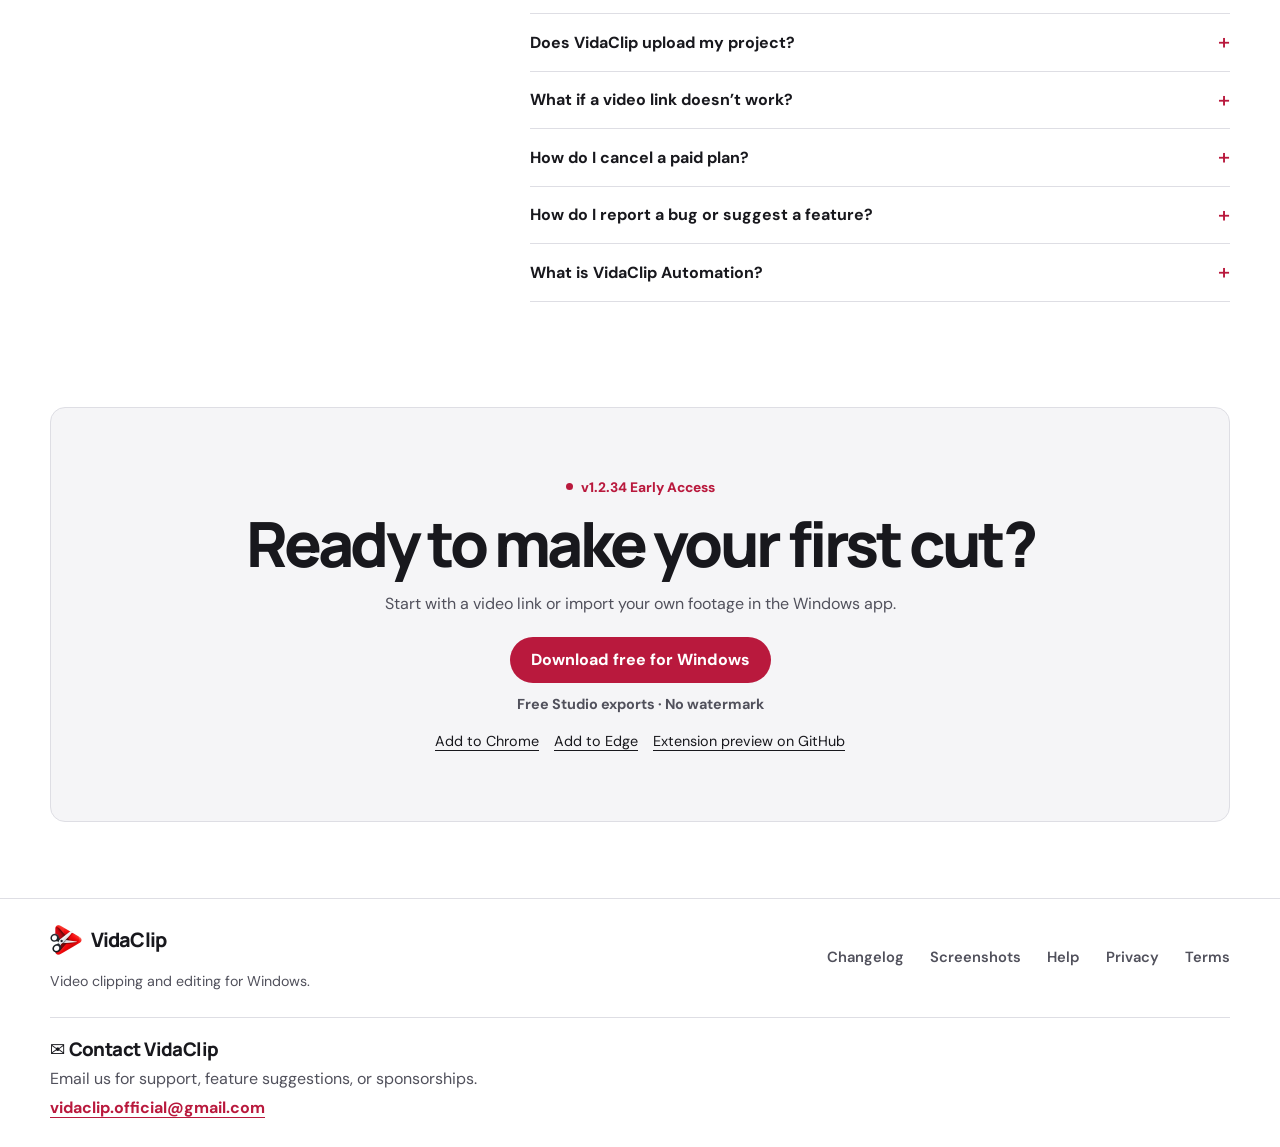
==== commit f8fc98ba: "Publish the light VidaClip site and current download links" ====
--- a/index.html
+++ b/index.html
@@ -3,13 +3,13 @@
 <head>
   <meta charset="utf-8">
   <meta name="viewport" content="width=device-width, initial-scale=1">
-  <meta name="theme-color" content="#131214">
+  <meta name="theme-color" content="#ffffff">
   <meta name="description" content="Turn a video into vertical highlights with VidaClip Auto Clip, then finish the edit on a layered timeline in Studio for Windows.">
-  <meta property="og:title" content="VidaClip — Turn video links into editable Shorts">
+  <meta property="og:title" content="VidaClip — From long video to short story">
   <meta property="og:description" content="Find highlights, cut the quiet, and make the edit yours. Auto Clip and Studio for Windows.">
   <meta property="og:type" content="website">
   <meta property="og:image" content="https://jamiidels.github.io/VidaClip-/assets/field-notes.webp">
-  <title>VidaClip — Turn video links into editable Shorts</title>
+  <title>VidaClip — From long video to short story</title>
   <link rel="icon" href="favicon.ico">
   <link rel="stylesheet" href="site.css">
   <link rel="preconnect" href="https://fonts.googleapis.com">
@@ -35,38 +35,49 @@
   <main id="main">
     <section class="hero shell" aria-labelledby="hero-heading">
       <div class="hero-copy">
-        <div class="release-pill"><i aria-hidden="true"></i> Windows Desktop <span></span> v1.2.33 Early Access</div>
-        <h1 id="hero-heading">Turn a link into <em>editable Shorts.</em></h1>
-        <p class="hero-intro">Auto Clip finds highlights, trims long pauses, and adds captions. Fine-tune every cut in Studio before you share.</p>
+        <p class="hero-label">VidaClip for Windows</p>
+        <h1 id="hero-heading">From long video<br>to <em>short story.</em></h1>
+        <p class="hero-intro">Turn a video link into editable highlights with Auto Clip. Fine-tune your Shorts, Reels, and TikToks in Studio for Windows.</p>
         <div class="hero-downloads">
-          <a class="button primary" href="https://github.com/JamiiDels/VidaClip-/releases/download/v1.2.33/VidaClip-Desktop-1.2.33-Windows.zip">Download free for Windows</a>
-          <a class="button secondary" href="#showcase">See Studio</a>
+          <div class="actions" role="group" aria-label="Browser extensions">
+            <a class="button secondary" href="https://chromewebstore.google.com/detail/vidaclip-%E2%80%94-social-video-c/pajkhmldglleagkdgeogkcbgeonkhigo">Add to Chrome</a>
+            <a class="button secondary" href="https://microsoftedge.microsoft.com/addons/detail/vidaclip-%E2%80%94-social-video-c/ooogedpnllkpbgdohjakigfajiohmdli">Add to Edge</a>
+          </div>
+          <a class="button primary" href="https://github.com/JamiiDels/VidaClip-/releases/download/v1.2.34/VidaClip-Desktop-1.2.34-Windows.zip">Download latest version for Windows</a>
         </div>
         <p class="download-benefit">Free Studio exports · No watermark</p>
-        <div class="hero-browser" role="group" aria-label="Companion browser extensions">
-          <span>Clip while you watch</span>
-          <a href="https://chromewebstore.google.com/detail/vidaclip-%E2%80%94-social-video-c/pajkhmldglleagkdgeogkcbgeonkhigo">Add to Chrome</a>
-          <a href="https://microsoftedge.microsoft.com/addons/detail/vidaclip-%E2%80%94-social-video-c/ooogedpnllkpbgdohjakigfajiohmdli">Add to Edge</a>
-        </div>
-      </div>
-      <div class="workflow-demo" data-workflow data-step="link">
+      </div>
+      <div class="workflow-demo" data-workflow data-topic="autoClip" data-step="link">
         <div class="workflow-head">
-          <span><img src="assets/mark.webp" width="23" height="23" alt=""> Auto Clip walkthrough</span>
+          <span><img src="assets/mark.webp" width="23" height="23" alt=""> VidaClip walkthrough</span>
           <button class="workflow-toggle" type="button" data-demo-toggle hidden>Pause</button>
         </div>
-        <div class="workflow-stage" aria-hidden="true">
-          <div class="workflow-frame">
-            <img src="assets/field-notes.webp" alt="" width="1350" height="760" fetchpriority="high">
-            <span class="workflow-frame-tag">9:16 · Vertical draft</span>
-            <span class="workflow-caption">Above the tree line.</span>
+        <div class="workflow-topics" role="group" aria-label="Choose a feature to preview" hidden>
+          <button type="button" data-demo-topic="autoClip" aria-pressed="true">Auto Clip</button>
+          <button type="button" data-demo-topic="clipper" aria-pressed="false">Clipping</button>
+          <button type="button" data-demo-topic="cleanup" aria-pressed="false">AI Label Remover</button>
+          <button type="button" data-demo-topic="speech" aria-pressed="false">Text to Speech</button>
+          <button type="button" data-demo-topic="download" aria-pressed="false">Downloader</button>
+          <button type="button" data-demo-topic="editor" aria-pressed="false">Studio</button>
+        </div>
+        <div class="workflow-stage">
+          <div class="workflow-auto-scene" aria-hidden="true">
+            <div class="workflow-frame">
+              <img src="assets/field-notes.webp" alt="" width="1350" height="760" fetchpriority="high">
+              <span class="workflow-frame-tag">9:16 · Vertical draft</span>
+              <span class="workflow-caption">Above the tree line.</span>
+            </div>
+            <div class="workflow-link"><span>Video link</span><strong>Alpine Morning · Sample video</strong></div>
+            <div class="workflow-clips"><span>Clip 1 <b>00:15</b></span><span>Clip 2 <b>00:10</b></span></div>
+            <div class="workflow-timeline">
+              <span>Captions <i></i></span>
+              <span>Video <i></i></span>
+              <span>Audio <i></i></span>
+            </div>
           </div>
-          <div class="workflow-link"><span>Video link</span><strong>Alpine Morning · Sample video</strong></div>
-          <div class="workflow-clips"><span>Clip 1 <b>00:15</b></span><span>Clip 2 <b>00:10</b></span></div>
-          <div class="workflow-timeline">
-            <span>Captions <i></i></span>
-            <span>Video <i></i></span>
-            <span>Audio <i></i></span>
-          </div>
+          <a class="workflow-shot-link" data-demo-shot data-screenshot-title="" hidden>
+            <img class="workflow-shot" data-demo-image alt="">
+          </a>
         </div>
         <div class="workflow-detail">
           <strong data-demo-heading>Start with a video link.</strong>
@@ -80,77 +91,46 @@
       </div>
     </section>
 
-    <section class="section shell release-spotlight" id="features">
-      <div class="release-feature">
-        <div>
-          <p class="eyebrow"><span aria-hidden="true">✂️</span> Inside Auto Clip</p>
-          <h2>Pick what goes into each short.</h2>
-          <ul>
-            <li><span aria-hidden="true">🎯</span><div><strong>Pick the length and clip count</strong><p>Make up to two drafts per run on Free, or unlock up to ten drafts and custom lengths on paid plans.</p></div></li>
-            <li><span aria-hidden="true">💬</span><div><strong>Choose what Auto Clip adds</strong><p>Trim long pauses, generate captions, or add a spoken intro and sound effects. Fine-tune each draft on its own Studio timeline.</p></div></li>
-          </ul>
-        </div>
-        <a class="release-shot auto-clip-shot" data-screenshot-title="Auto Clip" href="assets/auto-clip.webp" aria-label="Open the full Auto Clip screenshot"><img src="assets/auto-clip.webp" alt="VidaClip Auto Clip dialog with clip count, length presets, and optional editing switches" width="527" height="554" loading="lazy"></a>
-      </div>
-    </section>
-
-    <section class="section shell app-features" id="workspace">
-      <p class="eyebrow"><span></span> Features</p>
-      <h2>Everything you need to finish the cut.</h2>
-      <div class="app-feature-grid">
-        <article class="app-feature">
-          <a class="feature-shot" href="assets/features/download.webp" data-screenshot-title="Instant Link Downloader" aria-label="Enlarge Instant Link Downloader screenshot"><img src="assets/features/download.webp" alt="" width="640" height="360" loading="lazy"></a>
-          <div><h3><span aria-hidden="true">⬇️</span> Instant Link Downloader</h3><p>Paste a link, pick the quality, and save the whole video. Check progress in the Activity Stream and start editing from Clips.</p></div>
-        </article>
-        <article class="app-feature">
-          <a class="feature-shot" href="assets/features/clipper.webp" data-screenshot-title="Floating Clipper" aria-label="Enlarge Floating Clipper screenshot"><img src="assets/features/clipper.webp" alt="" width="640" height="360" loading="lazy"></a>
-          <div><h3><span aria-hidden="true">🎬</span> Floating Clipper</h3><p>Mark start and end times as you watch and send clips to Desktop. Use the extension on supported YouTube, Facebook, Instagram, and TikTok pages.</p></div>
-        </article>
-        <article class="app-feature">
-          <a class="feature-shot" href="assets/features/timeline.webp" data-screenshot-title="Flexible timeline and keyframes" aria-label="Enlarge Flexible timeline and keyframes screenshot"><img src="assets/features/timeline.webp" alt="" width="640" height="360" loading="lazy"></a>
-          <div><h3><span aria-hidden="true">🎞️</span> Flexible timeline and keyframes</h3><p>Move split clips across tracks, add tracks by dragging upward, and use waveforms, snapping, ripple trim, and Alt + scroll zoom. Animate position and scale, or reopen a draft from the project library.</p></div>
-        </article>
-        <article class="app-feature">
-          <a class="feature-shot" href="assets/features/speech.webp" data-screenshot-title="Captions, text, and voice" aria-label="Enlarge Captions, text, and voice screenshot"><img src="assets/features/speech.webp" alt="" width="640" height="360" loading="lazy"></a>
-          <div><h3><span aria-hidden="true">💬</span> Captions, text, and voice</h3><p>Generate captions locally, style them on the timeline, and import or export SRT. Add titles, stickers, voiceovers, and sound effects.</p></div>
-        </article>
-        <article class="app-feature">
-          <a class="feature-shot" href="assets/features/layouts.webp" data-screenshot-title="Quick Clip layouts" aria-label="Enlarge Quick Clip layouts screenshot"><img src="assets/features/layouts.webp" alt="" width="640" height="360" loading="lazy"></a>
-          <div><h3><span aria-hidden="true">📱</span> Quick Clip layouts</h3><p>Reframe for vertical, square, portrait, or landscape. Pick a split, stack, or picture-in-picture layout and place subjects inside social safe zones.</p></div>
-        </article>
-        <article class="app-feature">
-          <a class="feature-shot" href="assets/screenshots/09-preview-and-export.webp" data-screenshot-title="Free exports, no watermark" aria-label="Enlarge Free exports, no watermark screenshot"><img src="assets/screenshots/09-preview-and-export.webp" alt="" width="1280" height="800" loading="lazy"></a>
-          <div><h3><span aria-hidden="true">📤</span> Free exports, no watermark</h3><p>Finish an edit and publish it on the Free plan. Studio exports are unlimited and carry no VidaClip watermark.</p></div>
-        </article>
-      </div>
-      <details class="more-features">
-        <summary>More tools in VidaClip</summary>
-        <div class="app-feature-grid">
-          <article class="app-feature">
-            <a class="feature-shot" href="assets/features/metadata.webp" data-screenshot-title="AI Label Remover" aria-label="Enlarge AI Label Remover screenshot"><img src="assets/features/metadata.webp" alt="" width="640" height="360" loading="lazy"></a>
-            <div><h3><span aria-hidden="true">🛡️</span> AI Label Remover</h3><p>Batch-clean supported embedded metadata, including C2PA, from photos and videos. See what was found and save cleaned copies locally.</p></div>
-          </article>
-          <article class="app-feature">
-            <a class="feature-shot" href="assets/features/export.webp" data-screenshot-title="Effects, speed, and export" aria-label="Enlarge Effects, speed, and export screenshot"><img src="assets/features/export.webp" alt="" width="640" height="360" loading="lazy"></a>
-            <div><h3><span aria-hidden="true">🎛️</span> Effects, speed, and export</h3><p>Apply transitions and effects, create speed ramps or freeze frames, and stabilize or denoise footage. Edit with lighter previews and export locally from the original files.</p></div>
-          </article>
-          <article class="app-feature">
-            <a class="feature-shot" href="assets/features/automation.webp" data-screenshot-title="VidaClip Automation" aria-label="Enlarge VidaClip Automation screenshot"><img src="assets/features/automation.webp" alt="" width="640" height="360" loading="lazy"></a>
-            <div><h3><span aria-hidden="true">🤖</span> VidaClip Automation</h3><p>Connect an MCP client or run scripts to import media, edit timelines, generate speech and captions, and start exports.</p></div>
-          </article>
-          <article class="app-feature">
-            <a class="feature-shot" href="assets/features/projects.webp" data-screenshot-title="Projects and Clip Library" aria-label="Enlarge Projects and Clip Library screenshot"><img src="assets/features/projects.webp" alt="" width="640" height="360" loading="lazy"></a>
-            <div><h3><span aria-hidden="true">📁</span> Projects and Clip Library</h3><p>Start from a blank project or reopen a draft. Find saved clips automatically and import your own videos, photos, and audio.</p></div>
-          </article>
-        </div>
-      </details>
+    <section class="section shell app-features" id="features">
+      <p class="eyebrow">Features</p>
+      <h2>From the first cut to the final export.</h2>
+      <div class="feature-list" id="workspace">
+        <details>
+          <summary><strong>Auto Clip</strong><span>Find and caption short highlights</span></summary>
+          <p>Paste an individual YouTube, Facebook, Instagram, or TikTok video link you have permission to use. Free makes up to two drafts at 5, 10, 15, or 20 seconds. Paid plans add custom lengths and up to ten drafts. Switch on captions, pause removal, a spoken intro, or sound effects.</p>
+        </details>
+        <details>
+          <summary><strong>Downloader and browser clipper</strong><span>Save a video or mark a moment</span></summary>
+          <p>Paste a link in Desktop and pick a quality, or mark the start and end while watching with the Chrome or Edge extension. Saved videos show up in your Clips library. The Activity Stream shows download progress and results.</p>
+        </details>
+        <details>
+          <summary><strong>Studio Editor</strong><span>Cut, reframe, and stack tracks</span></summary>
+          <p>Move split clips between tracks, animate position and scale with keyframes, and mix audio with waveform guides. Quick Clip includes split, stack, and picture-in-picture layouts with safe zones for Reels and Shorts. Start a new project or reopen a saved draft.</p>
+        </details>
+        <details>
+          <summary><strong>Captions and voice</strong><span>Add words to the edit</span></summary>
+          <p>Generate and style editable captions locally, import or export SRT, and create voiceovers. Position or resize titles and stickers directly on the preview.</p>
+        </details>
+        <details>
+          <summary><strong>Media tools and export</strong><span>Prepare footage and render on your PC</span></summary>
+          <p>Work with lighter proxy previews, then export from the original files without a VidaClip watermark. Use effects, transitions, speed ramps, freeze frames, reverse, stabilization, and denoising. Choose H.264, HEVC, or AV1.</p>
+        </details>
+        <details>
+          <summary><strong>AI Label Remover</strong><span>Clean supported embedded metadata</span></summary>
+          <p>Batch-clean supported metadata such as C2PA from images and videos. VidaClip keeps the original and saves a separate copy. See detected markers and results in the Activity Stream.</p>
+        </details>
+        <details>
+          <summary><strong>Automation</strong><span>Connect an assistant or script</span></summary>
+          <p>Connect an MCP client, use the command line, or call the local JSON-RPC interface to import media, edit timelines, generate captions or narration, and export.</p>
+        </details>
+      </div>
     </section>
 
     <section class="section studio-section" id="showcase">
       <div class="shell">
-        <p class="eyebrow"><span></span> Inside VidaClip Studio</p>
-        <h2>Finish your highlights in Studio.</h2>
-        <p class="section-intro">Trim the cut, move captions, and mix audio on separate tracks. Start with an Auto Clip draft or bring your own footage.</p>
+        <p class="eyebrow">Studio Editor</p>
+        <h2>Make the edit yours.</h2>
+        <p class="section-intro">Trim video, move captions, and mix audio on separate tracks.</p>
         <div class="studio-tour" data-studio-tour>
           <div class="tour-choices" role="group" aria-label="Studio feature previews">
             <button type="button" class="tour-button" data-preview="timeline" aria-pressed="true">Layered timeline</button>
@@ -162,14 +142,11 @@
             <figcaption id="tour-caption">A sample short in Studio with separate tracks for video, captions, and audio.</figcaption>
           </figure>
         </div>
-        <p class="tour-gallery-link"><a class="text-link" href="#screenshots">See all product screenshots</a></p>
-      </div>
-    </section>
-
-    <section class="section shell gallery-section" id="screenshots">
-      <p class="eyebrow"><span></span> Product screenshots</p>
-      <h2>See VidaClip in action.</h2>
-      <p class="section-intro">Follow the workflow from capturing a moment in the browser to finishing the edit in Studio.</p>
+      </div>
+    </section>
+
+    <details class="shell gallery-section" id="screenshots">
+      <summary>Browse all nine screenshots</summary>
       <section class="gallery-group" aria-labelledby="gallery-group-0">
         <h3 id="gallery-group-0">Browser extension</h3>
         <p class="gallery-note">Preview of the v1.2.19 extension.</p>
@@ -240,7 +217,8 @@
           </figure>
         </div>
       </section>
-      <dialog class="gallery-dialog" id="gallery-viewer" aria-labelledby="gallery-title">
+    </details>
+    <dialog class="gallery-dialog" id="gallery-viewer" aria-labelledby="gallery-title">
         <div class="gallery-dialog-head">
           <h3 id="gallery-title"></h3>
           <button type="button" data-gallery-close autofocus>Close</button>
@@ -252,7 +230,6 @@
           <button type="button" data-gallery-next>Next</button>
         </div>
       </dialog>
-    </section>
 
     <section class="section shell" id="updates">
       <div class="updates-head">
@@ -260,7 +237,8 @@
         <a class="button secondary" href="changelog.html">View the full changelog</a>
       </div>
       <div class="update-stack">
-        <article><div class="update-label"><strong>v1.2.33</strong><span>Latest Desktop release</span></div><div><h3><a class="text-link" href="changelog.html#v1.2.33">Auto Clip and editable highlights</a></h3><p>Generate vertical drafts from a link, trim pauses, and review each cut on its own timeline.</p></div></article>
+        <article id="feedback-preview"><div class="update-label"><strong>v1.2.34</strong><span>Latest Desktop release</span></div><div><h3><a class="text-link" href="changelog.html#v1.2.34">Feedback and error reports</a></h3><p>Send a suggestion from About or prepare an email draft after an error.</p></div></article>
+        <article><div class="update-label"><strong>v1.2.33</strong><span>Desktop</span></div><div><h3><a class="text-link" href="changelog.html#v1.2.33">Auto Clip and editable highlights</a></h3><p>Generate vertical drafts from a link, trim pauses, and review each cut on its own timeline.</p></div></article>
         <article><div class="update-label"><strong>v1.2.32</strong><span>Studio Editor</span></div><div><h3><a class="text-link" href="changelog.html#v1.2.32">Flexible tracks and preview controls</a></h3><p>Move clips between tracks, adjust scale and rotation, and resize titles or stickers on the canvas.</p></div></article>
       </div>
     </section>
@@ -300,21 +278,6 @@
       </div>
     </section>
 
-    <section class="section shell release-spotlight" id="feedback-preview">
-      <div class="release-feature">
-        <div>
-          <p class="eyebrow"><span></span> Desktop release preview</p>
-          <h2>New in v1.2.34</h2>
-          <p class="section-intro">Send feedback or report an error right from VidaClip.</p>
-          <ul>
-            <li><span aria-hidden="true">💡</span><div><strong>Share a suggestion</strong><p>Open <strong>About → Send feedback</strong> to suggest a feature, report a bug, or leave a note.</p></div></li>
-            <li><span aria-hidden="true">🛠️</span><div><strong>Report a failed job</strong><p>Prepare an email draft with the app version and error code after a failed Workspace job or Studio export. Review it before sending.</p></div></li>
-          </ul>
-        </div>
-        <a class="release-shot" data-screenshot-title="Report this error" href="assets/feedback.webp" aria-label="Open screenshot of the Desktop error report"><img src="assets/feedback.webp" alt="VidaClip’s error report dialog with a sample message, Copy draft, and Open email draft" width="520" height="420" loading="lazy"></a>
-      </div>
-    </section>
-
     <section class="section shell faq-section" id="faq">
       <div><p class="eyebrow"><span></span> Help</p><h2>Good to know.</h2></div>
       <div class="faq-list">
@@ -330,15 +293,16 @@
 
     <section class="download-section shell" id="download">
       <div class="download-card">
-        <p class="eyebrow"><span></span> v1.2.33 Early Access</p>
+        <p class="eyebrow"><span></span> v1.2.34 Early Access</p>
         <h2>Ready to make your first cut?</h2>
         <p>Start with a video link or import your own footage in the Windows app.</p>
         <div class="extension-downloads">
-          <a class="button primary" href="https://github.com/JamiiDels/VidaClip-/releases/download/v1.2.33/VidaClip-Desktop-1.2.33-Windows.zip">Download free for Windows</a>
+          <a class="button primary" href="https://github.com/JamiiDels/VidaClip-/releases/download/v1.2.34/VidaClip-Desktop-1.2.34-Windows.zip">Download free for Windows</a>
           <p class="download-benefit">Free Studio exports · No watermark</p>
           <div class="hero-browser" role="group" aria-label="Companion browser extensions">
             <a href="https://chromewebstore.google.com/detail/vidaclip-%E2%80%94-social-video-c/pajkhmldglleagkdgeogkcbgeonkhigo">Add to Chrome</a>
             <a href="https://microsoftedge.microsoft.com/addons/detail/vidaclip-%E2%80%94-social-video-c/ooogedpnllkpbgdohjakigfajiohmdli">Add to Edge</a>
+            <a href="https://github.com/JamiiDels/VidaClip-/releases/tag/extension-v1.2.19">Extension preview on GitHub</a>
           </div>
         </div>
       </div>
--- a/site.css
+++ b/site.css
@@ -1,12 +1,12 @@
 :root {
-  color-scheme: dark;
-  --base: #131214;
-  --surface: #1b191c;
-  --line: #363035;
-  --ink: #fbf5f0;
-  --muted: #beb4b9;
-  --accent: #ff5865;
-  --warm: #f69e68;
+  color-scheme: light;
+  --base: #fff;
+  --surface: #f5f5f7;
+  --line: #dedee4;
+  --ink: #18181d;
+  --muted: #51515c;
+  --accent: #b9193d;
+  --accent-soft: #fcecf0;
   --head: Manrope, system-ui, sans-serif;
   --body: "DM Sans", system-ui, sans-serif;
 }
@@ -20,59 +20,72 @@
 h1, h2, h3 { font-family: var(--head); }
 h2 { font-weight: 800; font-size: clamp(2.1rem, 5.1vw, 3.9rem); line-height: 1.08; letter-spacing: -.055em; }
 h3 { font-weight: 800; line-height: 1.3; letter-spacing: -.03em; }
-:focus-visible { outline: 2px solid #ffc4a0; outline-offset: 4px; }
+:focus-visible { outline: 2px solid var(--accent); outline-offset: 4px; }
 .skip { position: fixed; inset: 12px auto auto 12px; background: var(--ink); color: var(--base); padding: 8px 14px; z-index: 5; transform: translateY(-150%); }
 .skip:focus { transform: none; }
 .shell { width: min(1180px, calc(100% - 80px)); margin-inline: auto; }
-.site-header { position: sticky; top: 0; z-index: 3; background: rgb(19 18 20 / 94%); border-bottom: 1px solid #2e272c; }
+.site-header { position: sticky; top: 0; z-index: 3; background: rgb(255 255 255 / 94%); border-bottom: 1px solid var(--line); backdrop-filter: blur(12px); }
 .nav { display: flex; justify-content: space-between; align-items: center; gap: 24px; min-height: 72px; }
 .brand { display: inline-flex; align-items: center; gap: 9px; text-decoration: none; font: 800 1.24rem/1 var(--head); letter-spacing: -.045em; white-space: nowrap; }
 .brand img { display: block; object-fit: contain; }
 .nav nav, .footer-row nav { display: flex; align-items: center; flex-wrap: wrap; gap: 26px; }
 .nav nav a, .footer-row nav a { color: var(--muted); text-decoration: none; font-size: .92rem; font-weight: 600; }
 .nav nav a:hover, .footer-row nav a:hover { color: var(--ink); }
-.button { min-height: 46px; display: inline-flex; justify-content: center; align-items: center; padding: 10px 20px; border: 1px solid transparent; border-radius: 8px; font-weight: 800; text-decoration: none; transition: background-color .18s, border-color .18s; text-align: center; line-height: 1.3; }
+.button { min-height: 46px; display: inline-flex; justify-content: center; align-items: center; padding: 10px 20px; border: 1px solid transparent; border-radius: 100px; font-weight: 750; text-decoration: none; transition: background-color .18s, border-color .18s; text-align: center; line-height: 1.3; }
 .nav-download { min-height: 39px; padding: 7px 14px; font-size: .9rem; }
-.primary { background: var(--accent); color: #190d11; }
-.primary:hover { background: #ff7881; }
-.secondary { background: #241f24; border-color: #443941; color: var(--ink); }
-.secondary:hover { background: #312832; border-color: #65505c; }
+.primary { background: var(--accent); color: white; }
+.primary:hover { background: #9e1130; }
+.secondary { background: white; border-color: #c7c7d1; color: var(--ink); }
+.secondary:hover { background: var(--surface); border-color: #91919c; }
 .actions { display: flex; align-items: center; justify-content: center; flex-wrap: wrap; gap: 12px; }
 
-.hero { display: grid; grid-template-columns: 1fr minmax(0, 1fr); align-items: center; gap: clamp(24px, 5vw, 76px); padding-block: clamp(42px, 7vw, 98px) 38px; position: relative; isolation: isolate; }
-.hero::before { content: ""; position: absolute; z-index: -1; inset: 0; background: radial-gradient(ellipse 55% 65% at 70% 42%, #4b2732 0%, transparent 86%); pointer-events: none; }
-.release-pill { display: inline-flex; align-items: center; gap: 9px; border-radius: 30px; border: 1px solid #59343d; color: #f0cbc5; background: #2c1c22; padding: 5px 13px; font-weight: 700; font-size: .82rem; }
-.release-pill i, .eyebrow span { display: inline-block; width: 7px; height: 7px; border-radius: 50%; background: var(--accent); flex: none; }
-.release-pill > span { width: 1px; height: 13px; background: #65434b; }
-.hero h1 { font-size: clamp(3.3rem, 5.7vw, 5.6rem); font-weight: 800; line-height: .99; letter-spacing: -.075em; margin: 19px auto 18px; }
-.hero h1 em { display: block; font-style: normal; color: var(--accent); }
+.hero { display: grid; grid-template-columns: minmax(0,1fr); justify-items: center; text-align: center; gap: clamp(25px, 4vw, 48px); padding-block: clamp(38px, 5.3vw, 74px) 30px; }
+.hero-label { color: var(--accent); font-weight: 800; font-size: .95rem; }
+.eyebrow span { display: inline-block; width: 7px; height: 7px; border-radius: 50%; background: var(--accent); flex: none; }
+.hero h1 { max-width: 890px; font-size: clamp(3rem, 7vw, 6rem); font-weight: 800; line-height: .99; letter-spacing: -.057em; margin: 12px auto 15px; text-wrap: balance; }
+.hero h1 em { font-style: normal; color: var(--accent); }
 .hero-intro, .section-intro { color: var(--muted); font-size: clamp(1rem, 2vw, 1.18rem); line-height: 1.58; max-width: 620px; }
-.hero-intro { max-width: 480px; margin: 0 0 22px; }
-.hero-downloads { display: flex; flex-wrap: wrap; gap: 9px; }
+.hero-intro { max-width: 570px; margin: 0 auto 18px; text-wrap: balance; }
+.hero-downloads { display: grid; justify-items: center; gap: 9px; }
+.hero-downloads .actions { gap: 9px; }
 .extension-downloads { display: grid; justify-items: center; gap: 10px; }
-.hero-browser { margin-top: 17px; display: flex; align-items: center; flex-wrap: wrap; gap: 7px 15px; font-size: .9rem; color: var(--muted); }
-.hero-browser a { color: #f5dfe0; text-underline-offset: 4px; }
+.hero-browser { margin-top: 13px; display: flex; justify-content: center; align-items: center; flex-wrap: wrap; gap: 7px 15px; font-size: .9rem; color: var(--muted); }
+.hero-browser a { color: var(--ink); text-underline-offset: 4px; }
 .hero-browser a:hover { color: var(--accent); }
 .hero .download-benefit { margin-top: 9px; }
-.workflow-demo { min-width: 0; overflow: hidden; padding: 11px; border: 1px solid #5f454f; border-radius: 16px; background: #1c171d; box-shadow: 0 26px 78px #09070acf; }
+.workflow-demo { width: min(100%, 845px); min-width: 0; overflow: hidden; padding: 12px; border: 1px solid var(--line); border-radius: 18px; text-align: left; background: white; box-shadow: 0 16px 54px #22243616; }
 .workflow-head { display: flex; justify-content: space-between; align-items: center; gap: 8px; min-height: 34px; padding: 0 4px 8px; font-size: .9rem; font-weight: 700; }
 .workflow-head span { display: inline-flex; gap: 7px; align-items: center; }
-.workflow-toggle { min-height: 27px; padding: 2px 7px; background: transparent; color: #e1c7ce; border: 1px solid #674953; border-radius: 5px; cursor: pointer; font-size: .77rem; }
-.workflow-stage { position: relative; overflow: hidden; isolation: isolate; height: clamp(245px, 26vw, 345px); background: radial-gradient(ellipse at 55% 25%, #374753, #17151c 75%); border: 1px solid #574753; border-radius: 9px; }
+.workflow-toggle { min-height: 36px; padding: 3px 10px; background: var(--surface); color: var(--muted); border: 1px solid var(--line); border-radius: 30px; cursor: pointer; font-size: .85rem; }
+.workflow-topics { display: grid; grid-template-columns: repeat(6,minmax(0,1fr)); gap: 5px; margin-bottom: 9px; }
+.workflow-topics[hidden] { display: none; }
+.workflow-topics button { min-height: 38px; padding: 4px; border: 1px solid transparent; border-radius: 7px; background: var(--surface); color: var(--muted); font-size: .82rem; font-weight: 700; cursor: pointer; }
+.workflow-topics button:hover { border-color: #c8c8d1; color: var(--ink); }
+.workflow-topics button[aria-pressed="true"] { border-color: #d49aa9; background: var(--accent-soft); color: #921631; }
+.workflow-stage { position: relative; overflow: hidden; isolation: isolate; height: clamp(238px, 31vw, 400px); background: radial-gradient(ellipse at 55% 25%, #edf1f7, #dce3ed 75%); border: 1px solid #d9dce5; border-radius: 9px; }
+.workflow-auto-scene { position: absolute; inset: 0; }
+.workflow-demo:not([data-topic="autoClip"]) .workflow-auto-scene { display: none; }
+.workflow-shot-link { position: absolute; inset: 0; cursor: zoom-in; }
+.workflow-shot-link[hidden] { display: none; }
+.workflow-shot { display: block; width: 100%; height: 100%; padding: 12px; object-fit: contain; }
+@media (max-width: 620px) {
+  .workflow-topics { grid-template-columns: repeat(3,minmax(0,1fr)); }
+  .workflow-shot { padding: 7px; }
+}
 .workflow-frame { position: absolute; inset: 0; overflow: hidden; border-radius: 8px; transition: inset .60s cubic-bezier(.21,.8,.3,1), border-radius .4s; }
 .workflow-frame img { width: 100%; height: 100%; object-fit: cover; display: block; object-position: 38% 51%; filter: saturate(.89); }
 .workflow-frame::after { content: ""; position: absolute; inset: 40% 0 0; background: linear-gradient(transparent,#101018bd); pointer-events: none; }
 .workflow-frame-tag, .workflow-caption { position: absolute; z-index: 2; opacity: 0; transition: opacity .28s; }
 .workflow-frame-tag { top: 8px; inset-inline: 8px auto; border-radius: 4px; padding: 3px 6px; background: #19161ce8; color: #ffe2dc; font-size: .68rem; }
-.workflow-caption { bottom: 12%; width: 100%; padding-inline: 5px; text-align: center; font: 800 clamp(.85rem, 1.5vw, 1.16rem) var(--head); text-shadow: 0 2px 5px #000, 0 1px 2px #000; }
+.workflow-caption { bottom: 12%; width: 100%; padding-inline: 5px; text-align: center; color: white; font: 800 clamp(.85rem, 1.5vw, 1.16rem) var(--head); text-shadow: 0 2px 5px #000, 0 1px 2px #000; }
 .workflow-link { position: absolute; z-index: 3; bottom: 13px; inset-inline: 12px; display: grid; gap: 2px; padding: 9px 11px; border-radius: 7px; border: 1px solid #9d757d; background: #221a23e8; box-shadow: 0 5px 16px #0d090ccc; transition: transform .36s, opacity .3s; }
 .workflow-link span { font-size: .72rem; color: #ffc5c4; }
-.workflow-link strong { font-size: .87rem; }
+.workflow-link strong { font-size: .87rem; color: white; }
 .workflow-clips { position: absolute; top: 18%; left: 8%; width: 37%; display: grid; gap: 8px; opacity: 0; transform: translateY(10px); transition: transform .32s, opacity .26s; }
-.workflow-clips span { padding: 7px; display: flex; justify-content: space-between; flex-wrap: wrap; gap: 1px 5px; font-size: .78rem; border: 1px solid #7c555b; border-radius: 5px; background: #30252f; }
-.workflow-clips b { color: #ffaaa9; }
-.workflow-timeline { position: absolute; inset: auto 9px 9px; padding: 5px 7px; display: grid; gap: 4px; border: 1px solid #6d5264; border-radius: 6px; background: #211823ed; opacity: 0; transform: translateY(10px); transition: transform .32s, opacity .28s; }
-.workflow-timeline span { display: grid; grid-template-columns: 56px 1fr; align-items: center; gap: 6px; color: #dfc8d2; font-size: .67rem; }
+.workflow-clips span { padding: 7px; display: flex; justify-content: space-between; flex-wrap: wrap; gap: 1px 5px; font-size: .82rem; border: 1px solid #c9cbd4; border-radius: 6px; background: white; box-shadow: 0 3px 10px #24253519; }
+.workflow-clips b { color: var(--accent); }
+.workflow-timeline { position: absolute; inset: auto 9px 9px; padding: 5px 7px; display: grid; gap: 4px; border: 1px solid #c9cbd4; border-radius: 6px; background: #fffc; opacity: 0; transform: translateY(10px); transition: transform .32s, opacity .28s; }
+.workflow-timeline span { display: grid; grid-template-columns: 56px 1fr; align-items: center; gap: 6px; color: #444452; font-size: .72rem; }
 .workflow-timeline i { height: 10px; border-radius: 3px; background: linear-gradient(90deg, #a45087 22%, transparent 22% 24%, #a45087 24% 61%, transparent 61% 64%, #a45087 64% 86%, transparent 86%); }
 .workflow-timeline span:nth-child(2) i { background: linear-gradient(90deg, #ae7852 43%, transparent 43% 45%, #ae7852 45% 88%, transparent 88%); }
 .workflow-timeline span:nth-child(3) i { width: 86%; background: repeating-linear-gradient(90deg, #43888b 0 3px, #326472 3px 5px); }
@@ -82,47 +95,46 @@
 [data-step="clip"] .workflow-clips, [data-step="studio"] .workflow-timeline { opacity: 1; transform: none; }
 [data-step]:not([data-step="link"]) .workflow-link { opacity: 0; transform: translateY(15px); }
 .workflow-detail { min-height: 76px; padding: 11px 4px 9px; line-height: 1.35; }
-.workflow-detail strong { color: #fff0ed; }
+.workflow-detail strong { color: var(--ink); }
 .workflow-detail p { color: var(--muted); font-size: .87rem; margin-top: 3px; }
 .workflow-choices { display: grid; grid-template-columns: repeat(3,minmax(0,1fr)); gap: 4px; }
 .workflow-choices[hidden] { display: none; }
-.workflow-choices button { padding: 6px 2px; min-height: 42px; border: 1px solid #674955; border-radius: 6px; background: #271f29; color: #f6dce1; cursor: pointer; font-size: .79rem; font-weight: 700; }
-.workflow-choices button[aria-pressed="true"] { color: #230e16; background: #ff8892; border-color: #ff8892; }
-.workflow-choices button:hover:not([aria-pressed="true"]) { background: #3e2c3c; }
+.workflow-choices button { padding: 6px 2px; min-height: 42px; border: 1px solid var(--line); border-radius: 7px; background: white; color: var(--ink); cursor: pointer; font-size: .82rem; font-weight: 700; }
+.workflow-choices button[aria-pressed="true"] { color: #921631; background: var(--accent-soft); border-color: #d49aa9; }
+.workflow-choices button:hover:not([aria-pressed="true"]) { background: var(--surface); }
 figcaption, .section-note { color: var(--muted); margin: 11px 0 0; font-size: .875rem; }
 
 .section { padding-block: clamp(59px, 9vw, 105px); }
-.eyebrow { color: #ff9b9c; display: flex; gap: 8px; align-items: center; font-size: .86rem; font-weight: 800; margin-bottom: 12px; }
+.eyebrow { color: var(--accent); display: flex; gap: 8px; align-items: center; font-size: .86rem; font-weight: 800; margin-bottom: 12px; }
 .section-intro { margin-top: 16px; }
 .update-stack p { color: var(--muted); margin-top: 4px; }
 .feature-image { min-width: 0; }
-.feature-image a { display: block; border: 1px solid #51414c; border-radius: 13px; overflow: hidden; background: #1a171d; }
+.feature-image a { display: block; border: 1px solid var(--line); border-radius: 13px; overflow: hidden; background: #ececf0; }
 .feature-image img { display: block; width: 100%; height: auto; }
-.studio-section, .pricing-section { background: #19161a; border-block: 1px solid #302932; }
+.studio-section, .pricing-section { background: var(--surface); border-block: 1px solid var(--line); }
 .studio-section { padding-block: clamp(36px, 5.2vw, 76px); }
 .tour-choices { display: flex; gap: 8px; flex-wrap: wrap; margin-block: 24px 12px; }
-.tour-button, .billing button { cursor: pointer; border: 1px solid #4a3b46; background: #201b20; color: var(--muted); border-radius: 7px; padding: 8px 13px; min-height: 40px; font-weight: 700; }
-.tour-button:hover, .billing button:hover { color: var(--ink); border-color: #8b626e; }
-.tour-button[aria-pressed="true"], .billing button[aria-pressed="true"] { background: #40232d; color: #ffb4ba; border-color: #8a4858; }
+.tour-button, .billing button { cursor: pointer; border: 1px solid #d1d1da; background: white; color: var(--muted); border-radius: 7px; padding: 8px 13px; min-height: 40px; font-weight: 700; }
+.tour-button:hover, .billing button:hover { color: var(--ink); border-color: #a2a2b0; }
+.tour-button[aria-pressed="true"], .billing button[aria-pressed="true"] { background: var(--accent-soft); color: #921631; border-color: #d49aa9; }
 .tour-image img { aspect-ratio: 16 / 9; max-height: min(61vh, 560px); object-fit: contain; }
-.tour-gallery-link { margin-top: 16px; }
 .updates-head { display: flex; align-items: end; justify-content: space-between; flex-wrap: wrap; gap: 12px; margin-bottom: 24px; }
-.text-link { color: #ffb4b7; text-underline-offset: 4px; font-weight: 700; }
+.text-link { color: var(--accent); text-underline-offset: 4px; font-weight: 700; }
 .update-stack article { display: grid; grid-template-columns: minmax(140px, 24%) 1fr; gap: 18px; padding-block: 20px; border-top: 1px solid var(--line); }
 .update-stack article:last-child { border-bottom: 1px solid var(--line); }
 .update-label { display: grid; align-content: start; font-size: .88rem; color: var(--muted); }
-.update-label strong { color: #ff979b; font-size: 1rem; }
-.billing { display: inline-flex; gap: 4px; padding: 4px; border: 1px solid #39303a; border-radius: 10px; margin-block: 25px 16px; }
+.update-label strong { color: var(--accent); font-size: 1rem; }
+.billing { display: inline-flex; gap: 4px; padding: 4px; border: 1px solid var(--line); border-radius: 10px; margin-block: 25px 16px; }
 .billing button { min-width: 96px; border-color: transparent; background: none; }
 .plans { display: grid; grid-template-columns: repeat(4, minmax(0, 1fr)); gap: 12px; }
-.plan { display: flex; flex-direction: column; padding: 20px; background: #1e1a20; border: 1px solid #413541; border-radius: 12px; }
-.plan.pro { border-color: #c65464; background: #2b1f28; }
+.plan { display: flex; flex-direction: column; padding: 20px; background: white; border: 1px solid var(--line); border-radius: 12px; }
+.plan.pro { border-color: #c75d76; background: #fff7f8; }
 .plan h3 { font-size: 1.18rem; }
-.price { color: var(--ink); border-bottom: 1px solid #41333d; padding-bottom: 13px; margin-top: 5px; font: 800 2rem/1.3 var(--head); letter-spacing: -.06em; white-space: nowrap; }
+.price { color: var(--ink); border-bottom: 1px solid var(--line); padding-bottom: 13px; margin-top: 5px; font: 800 2rem/1.3 var(--head); letter-spacing: -.06em; white-space: nowrap; }
 .price span:not(.price-amount) { color: var(--muted); font: 500 .87rem/1.2 var(--body); letter-spacing: 0; }
 .plan ul { list-style: none; margin: 15px 0 20px; padding: 0; display: grid; gap: 8px; }
 .plan li { position: relative; padding-left: 14px; color: var(--muted); font-size: .93rem; line-height: 1.4; }
-.plan li::before { content: ""; display: block; width: 5px; height: 5px; border-radius: 50%; background: #ef858a; position: absolute; top: .52em; left: 0; }
+.plan li::before { content: ""; display: block; width: 5px; height: 5px; border-radius: 50%; background: var(--accent); position: absolute; top: .52em; left: 0; }
 .plan .button { margin-top: auto; font-size: .9rem; }
 .faq-section { display: grid; grid-template-columns: .65fr 1fr; align-items: start; gap: 25px; }
 .faq-list details { border-top: 1px solid var(--line); padding-block: 11px; }
@@ -134,9 +146,9 @@
 .faq-list details[open] summary::after { content: "−"; }
 
 .download-section { padding-bottom: 76px; }
-.download-card { text-align: center; background: radial-gradient(ellipse at 50% 100%, #55303b, #241922 76%); border: 1px solid #65404d; border-radius: 15px; padding: clamp(24px, 7vw, 68px) 18px; }
+.download-card { text-align: center; background: var(--surface); border: 1px solid var(--line); border-radius: 15px; padding: clamp(24px, 7vw, 68px) 18px; }
 .download-card .eyebrow { justify-content: center; }
-.download-card > p:not(.eyebrow) { color: #e0c8cf; margin: 14px 0 20px; }
+.download-card > p:not(.eyebrow) { color: var(--muted); margin: 14px 0 20px; }
 footer { border-top: 1px solid var(--line); }
 .footer-row { display: flex; justify-content: space-between; align-items: center; gap: 25px; padding-block: 25px; }
 .footer-row p { margin-top: 6px; font-size: .89rem; color: var(--muted); }
@@ -154,7 +166,7 @@
   .hero { grid-template-columns: 1fr; justify-items: center; text-align: center; }
   .hero-intro { margin-inline: auto; }
   .hero-downloads, .hero-browser { justify-content: center; }
-  .workflow-demo { width: min(100%, 535px); text-align: left; }
+  .workflow-demo { width: min(100%, 710px); }
 }
 @media (max-width: 710px) {
   .shell { width: calc(100% - 36px); }
@@ -176,17 +188,18 @@
   *, *::before, *::after { scroll-behavior: auto !important; transition: none !important; }
 }
 
-.gallery-section { padding-bottom: 0; }
+.gallery-section { margin-block: 18px 0; }
+.gallery-section > summary { cursor: pointer; width: fit-content; color: var(--accent); font-weight: 750; padding-block: 8px; }
 .gallery-group { margin-top: 30px; }
 .gallery-group h3 { font-size: 1.35rem; }
 .gallery-note { color: var(--muted); font-size: .9rem; margin-top: 3px; }
 .gallery-grid { display: grid; grid-template-columns: repeat(auto-fit, minmax(min(100%, 238px), 1fr)); gap: 14px; margin-top: 12px; }
-.gallery-card { display: block; overflow: hidden; background: #201a20; border: 1px solid #51414c; border-radius: 10px; text-decoration: none; transition: border-color .18s; }
-.gallery-card:hover, .gallery-card:focus-visible { border-color: #ff888e; }
+.gallery-card { display: block; overflow: hidden; background: white; border: 1px solid var(--line); border-radius: 10px; text-decoration: none; transition: border-color .18s; }
+.gallery-card:hover, .gallery-card:focus-visible { border-color: #c75d76; }
 .gallery-card img { display: block; width: 100%; height: auto; }
-.gallery-card span { display: block; padding: 9px 12px; border-top: 1px solid #45343e; font-weight: 700; }
-.gallery-dialog { width: fit-content; max-width: calc(100% - 20px); max-height: calc(100% - 20px); padding: 12px; border: 1px solid #51414c; border-radius: 12px; background: #201a20; color: var(--ink); }
-.gallery-dialog::backdrop { background: #08070ab8; backdrop-filter: blur(8px); }
+.gallery-card span { display: block; padding: 9px 12px; border-top: 1px solid var(--line); font-weight: 700; }
+.gallery-dialog { width: fit-content; max-width: calc(100% - 20px); max-height: calc(100% - 20px); padding: 12px; border: 1px solid var(--line); border-radius: 12px; background: white; color: var(--ink); }
+.gallery-dialog::backdrop { background: #22263382; backdrop-filter: blur(8px); }
 .gallery-dialog img { display: block; width: min(1050px, calc(100vw - 46px), calc((100vh - 120px) * var(--photo-ratio, 1.6))); height: auto; border-radius: 5px; }
 .gallery-dialog-nav[hidden] { display: none; }
 html:has(.gallery-dialog[open]) { overflow: hidden; }
@@ -199,67 +212,58 @@
 @keyframes screenshot-in { from { opacity: .1; transform: scale(.91); } to { opacity: 1; transform: scale(1); } }
 @keyframes screenshot-out { from { opacity: 1; transform: scale(1); } to { opacity: 0; transform: scale(.91); } }
 @keyframes backdrop-in { from { opacity: 0; } to { opacity: 1; } }
-.feature-shot { display: block; cursor: zoom-in; }
-.release-shot, .feature-image a, .gallery-card { cursor: zoom-in; }
+.feature-image a, .gallery-card { cursor: zoom-in; }
 .gallery-dialog-head, .gallery-dialog-nav { display: flex; align-items: center; justify-content: space-between; gap: 8px; }
 .gallery-dialog-head { margin-bottom: 9px; }
 .gallery-dialog-nav { margin-top: 9px; }
-.gallery-dialog button { color: var(--ink); background: #30262e; border: 1px solid #59424f; border-radius: 6px; padding: 6px 10px; cursor: pointer; }
-.gallery-dialog button:hover { background: #4a3440; }
+.gallery-dialog button { color: var(--ink); background: var(--surface); border: 1px solid #c7c7d1; border-radius: 6px; padding: 6px 10px; cursor: pointer; }
+.gallery-dialog button:hover { background: #e7e7ed; }
 .gallery-dialog button:disabled { opacity: .48; cursor: default; }
 @media (max-width: 560px) { .gallery-grid { grid-template-columns: repeat(2,minmax(0,1fr)); gap: 8px; } .gallery-card span { padding: 7px 8px; font-size: .83rem; } }
 
-.release-spotlight { padding-block: 42px 0; }
-.download-benefit { color: #f0c9cd; font-size: .9rem; font-weight: 700; }
-.auto-clip-shot { max-width: 335px; }
-#features .eyebrow span { width: auto; height: auto; background: none; }
-.release-feature { display: grid; grid-template-columns: 1.2fr minmax(220px, .8fr); gap: clamp(20px, 5vw, 66px); align-items: center; padding: clamp(19px, 4.1vw, 46px); border: 1px solid #62424d; border-radius: 16px; background: radial-gradient(ellipse at top right, #392733, #221a21 66%); }
-.release-feature .section-intro { margin-top: 10px; }
-.release-feature ul { margin: 18px 0 0; padding: 0; list-style: none; display: grid; gap: 13px; }
-.release-feature li { display: flex; gap: 9px; align-items: baseline; line-height: 1.45; }
-.release-feature li > span { flex: none; }
-.release-feature li p { color: var(--muted); margin-top: 3px; }
-.release-shot { display: block; width: min(100%, 390px); border-radius: 10px; border: 1px solid #665260; overflow: hidden; margin-inline: auto; box-shadow: 0 14px 44px #09060880; }
-.release-shot img { display: block; width: 100%; height: auto; }
-.app-features { padding-top: clamp(55px, 8vw, 83px); }
-.app-feature-grid { display: grid; grid-template-columns: repeat(3, minmax(0, 1fr)); gap: 12px; margin-top: 24px; }
-.app-feature { overflow: hidden; border: 1px solid #44343f; border-radius: 12px; background: #211a21; }
-.app-feature img { display: block; aspect-ratio: 16 / 9; width: 100%; height: auto; object-fit: cover; border-bottom: 1px solid #4a3846; }
-.app-feature > div { padding: 13px 15px 16px; }
-.app-feature h3 { font-size: 1.05rem; }
-.app-feature p { margin-top: 6px; color: var(--muted); font-size: .94rem; }
-.more-features { margin-top: 15px; }
-.more-features summary { cursor: pointer; color: #f5dadd; font-weight: 750; border: 1px solid #52414b; background: #251d25; border-radius: 8px; padding: 11px 14px; }
-.more-features .app-feature-grid { margin-top: 12px; }
+.download-benefit { color: var(--muted); font-size: .9rem; font-weight: 700; }
+.feature-list { margin-top: 24px; }
+.feature-list details { border-top: 1px solid var(--line); }
+.feature-list details:last-child { border-bottom: 1px solid var(--line); }
+.feature-list summary { cursor: pointer; min-height: 56px; display: grid; grid-template-columns: minmax(190px, .85fr) 1fr 24px; align-items: center; gap: 12px; padding-block: 10px; list-style: none; }
+.feature-list summary::-webkit-details-marker { display: none; }
+.feature-list summary::after { content: "+"; justify-self: end; color: var(--accent); font-size: 1.25rem; }
+.feature-list details[open] summary::after { content: "−"; }
+.feature-list summary span, .feature-list details > p { color: var(--muted); }
+.feature-list details > p { max-width: 68ch; padding: 2px 32px 18px 0; }
+@media (max-width: 570px) {
+  .feature-list summary { grid-template-columns: 1fr 20px; gap: 2px 9px; }
+  .feature-list summary::after { grid-column: 2; grid-row: 1 / 3; }
+}
 .extension-downloads > .hero-browser { justify-content: center; margin-top: 4px; }
 .footer-contact { padding-block: 19px 26px; border-top: 1px solid var(--line); }
 .footer-contact p { color: var(--muted); margin: 4px 0; }
 .footer-contact a { display: inline-block; overflow-wrap: anywhere; }
-@media (max-width: 730px) { .release-feature { grid-template-columns: 1fr; } }
+
 
 .nav nav a[aria-current="page"] { color: var(--ink); text-decoration: underline; text-underline-offset: 5px; }
 .changelog-page { max-width: 930px; }
 .changelog-page h1 { font-size: clamp(2.55rem, 7.5vw, 5.3rem); line-height: 1.05; letter-spacing: -.066em; }
 .release-search { margin-top: 24px; }
 .release-search label { display: block; font-weight: 700; margin-bottom: 5px; }
-.release-search input { width: min(100%, 450px); padding: 10px 12px; border: 1px solid #59424f; border-radius: 8px; background: #201a20; color: var(--ink); font: inherit; }
+.release-search input { width: min(100%, 450px); padding: 10px 12px; border: 1px solid #c7c7d1; border-radius: 8px; background: white; color: var(--ink); font: inherit; }
 .release-search p, .extension-history p, .extension-history li { color: var(--muted); margin: 7px 0 0; }
 .release-jumps { display: flex; flex-wrap: wrap; gap: 7px; margin-top: 16px; }
 .release-jumps[hidden] { display: none; }
 .release-jumps .button { min-height: 37px; padding: 6px 11px; font-size: .85rem; }
 .release-range, .extension-history { margin-top: 35px; }
 .release-range h2, .extension-history h2 { margin-bottom: 12px; font-size: clamp(1.3rem, 4vw, 1.85rem); letter-spacing: -.03em; }
-.release-entry { margin-bottom: 6px; border: 1px solid #463742; border-radius: 9px; background: #211b21; }
-.release-entry[open] { border-color: #754958; }
+.release-entry { margin-bottom: 6px; border: 1px solid var(--line); border-radius: 9px; background: white; }
+.release-entry[open] { border-color: #c75d76; }
 .release-entry:target { border-color: var(--accent); }
 .release-entry summary { list-style: none; display: grid; grid-template-columns: 76px 1fr auto 14px; align-items: center; gap: 10px; padding: 10px 12px; cursor: pointer; }
 .release-entry summary::-webkit-details-marker { display: none; }
 .release-entry summary::after { content: "+"; color: var(--accent); font-size: 1.2rem; grid-column: 4; }
 .release-entry[open] summary::after { content: "−"; }
-.release-version { color: #ff9ba3; font-weight: 800; }
+.release-version { color: var(--accent); font-weight: 800; }
 .release-entry-title { font-weight: 700; line-height: 1.4; }
 .release-product { color: var(--muted); font-size: .83rem; }
-.release-entry-body { margin: 0 12px; padding: 10px 0 13px; border-top: 1px solid #4a3845; }
+.release-entry-body { margin: 0 12px; padding: 10px 0 13px; border-top: 1px solid var(--line); }
 .release-entry-body ul, .extension-history ul { margin: 0; padding-left: 21px; }
 .release-entry-body li { color: var(--muted); margin-bottom: 4px; }
 .release-entry-body li::marker { color: var(--accent); }
@@ -269,6 +273,3 @@
   .release-entry summary::after { grid-column: 3; grid-row: 1 / 3; }
   .release-product { grid-column: 2; font-size: .78rem; }
 }
-
-@media (max-width: 875px) { .app-feature-grid { grid-template-columns: repeat(2, minmax(0, 1fr)); } }
-@media (max-width: 550px) { .app-feature-grid { grid-template-columns: 1fr; } }
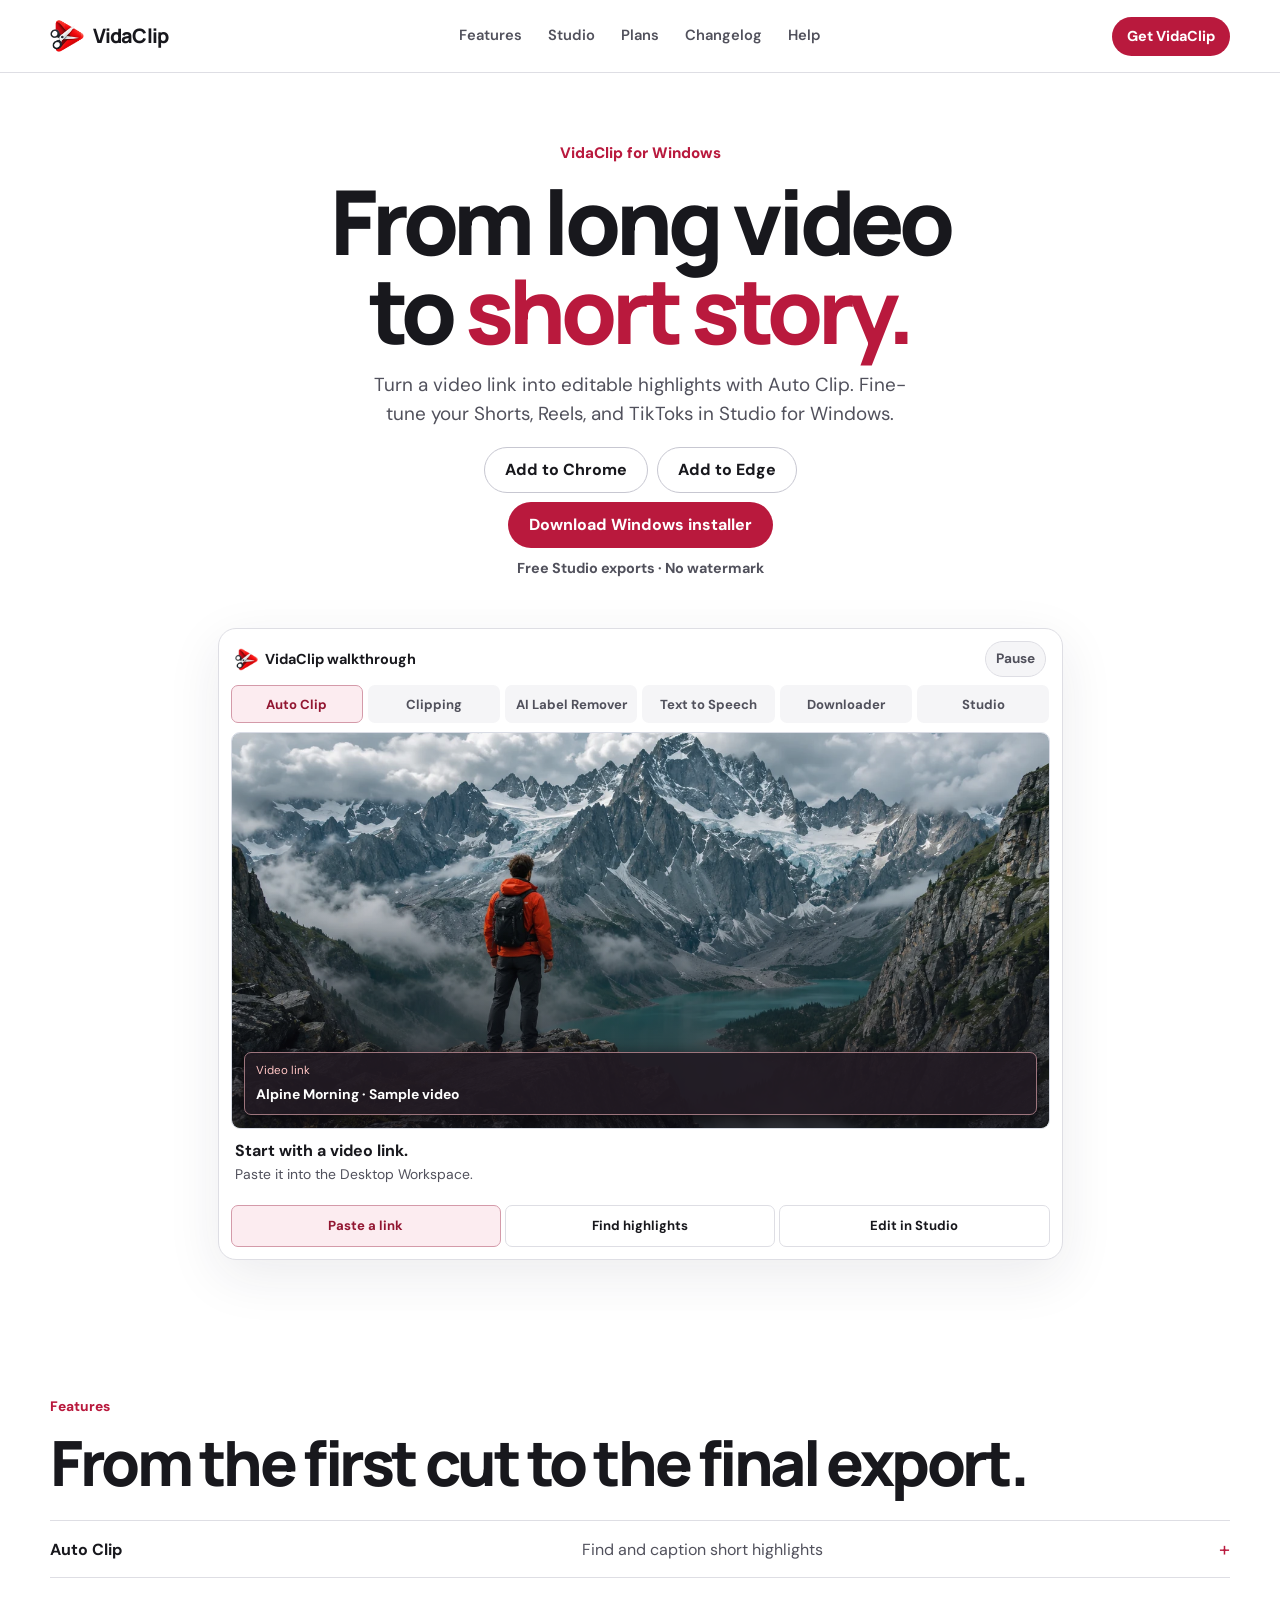
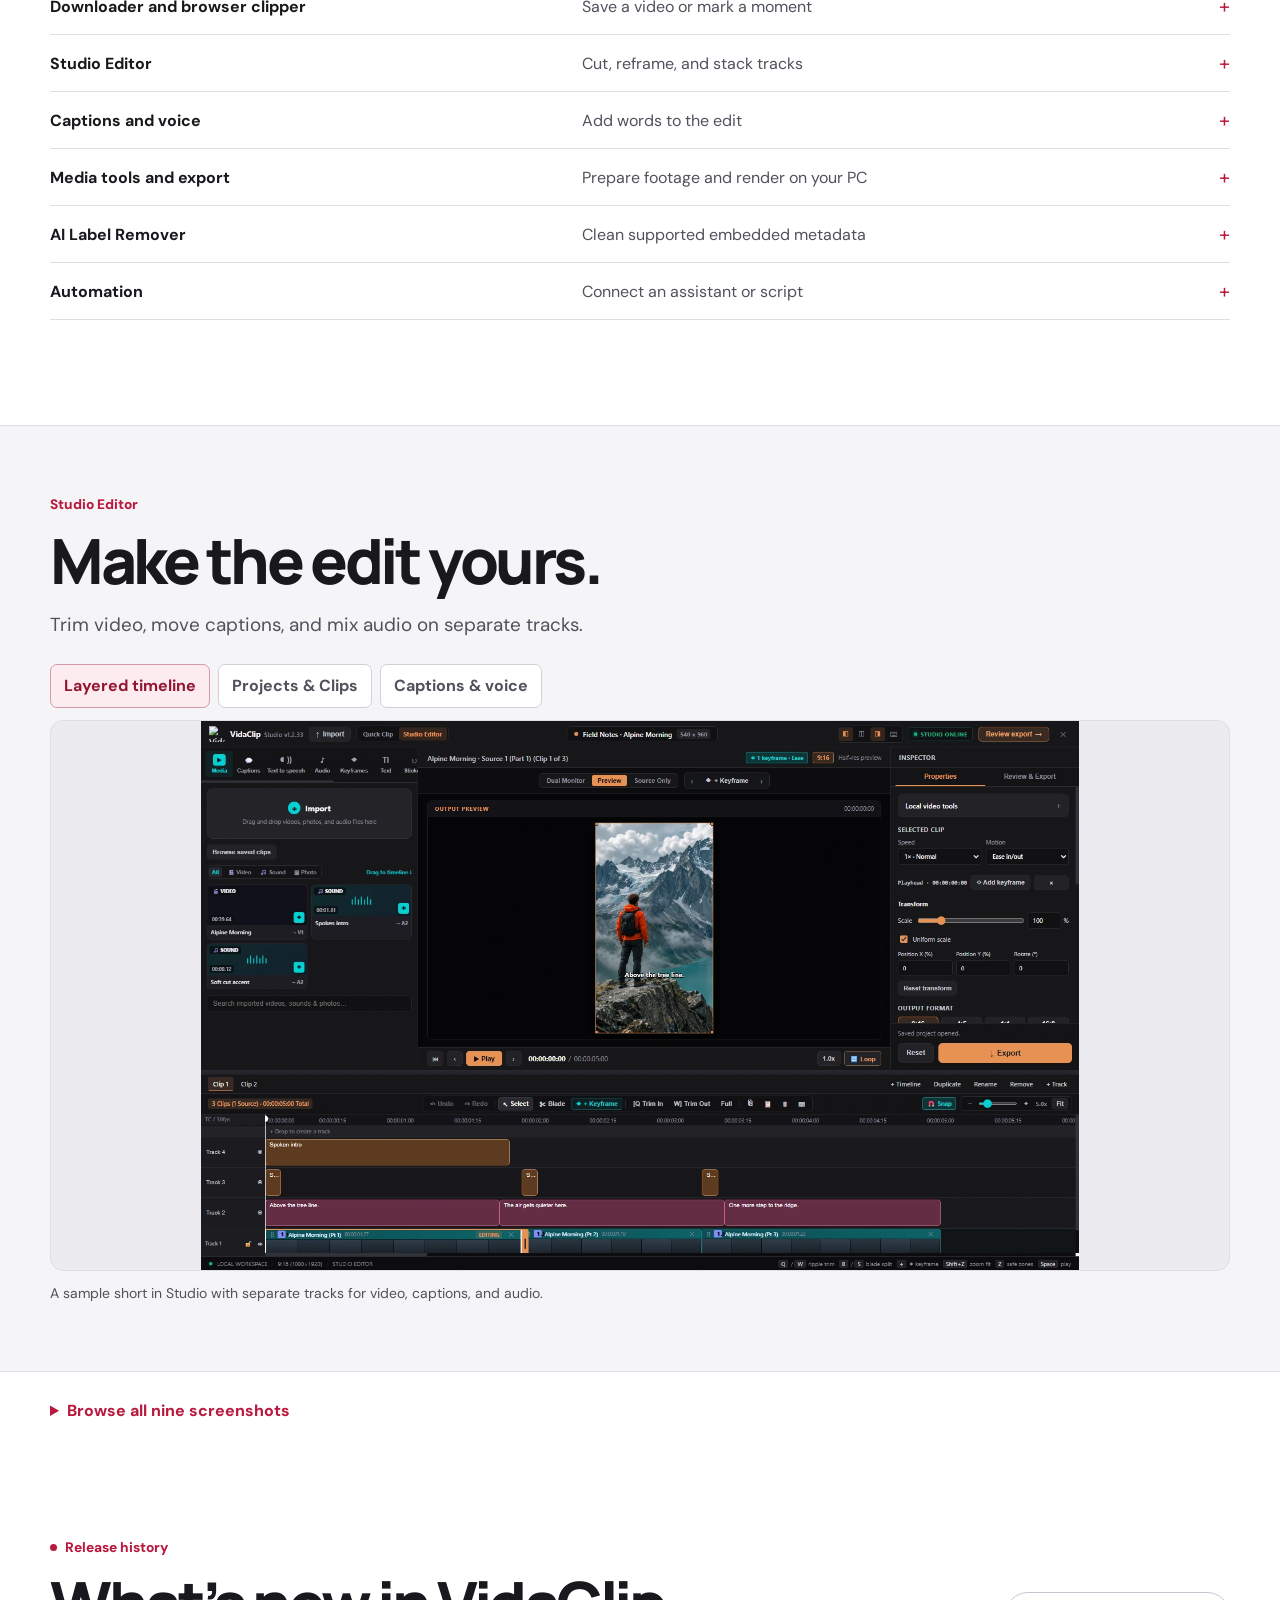
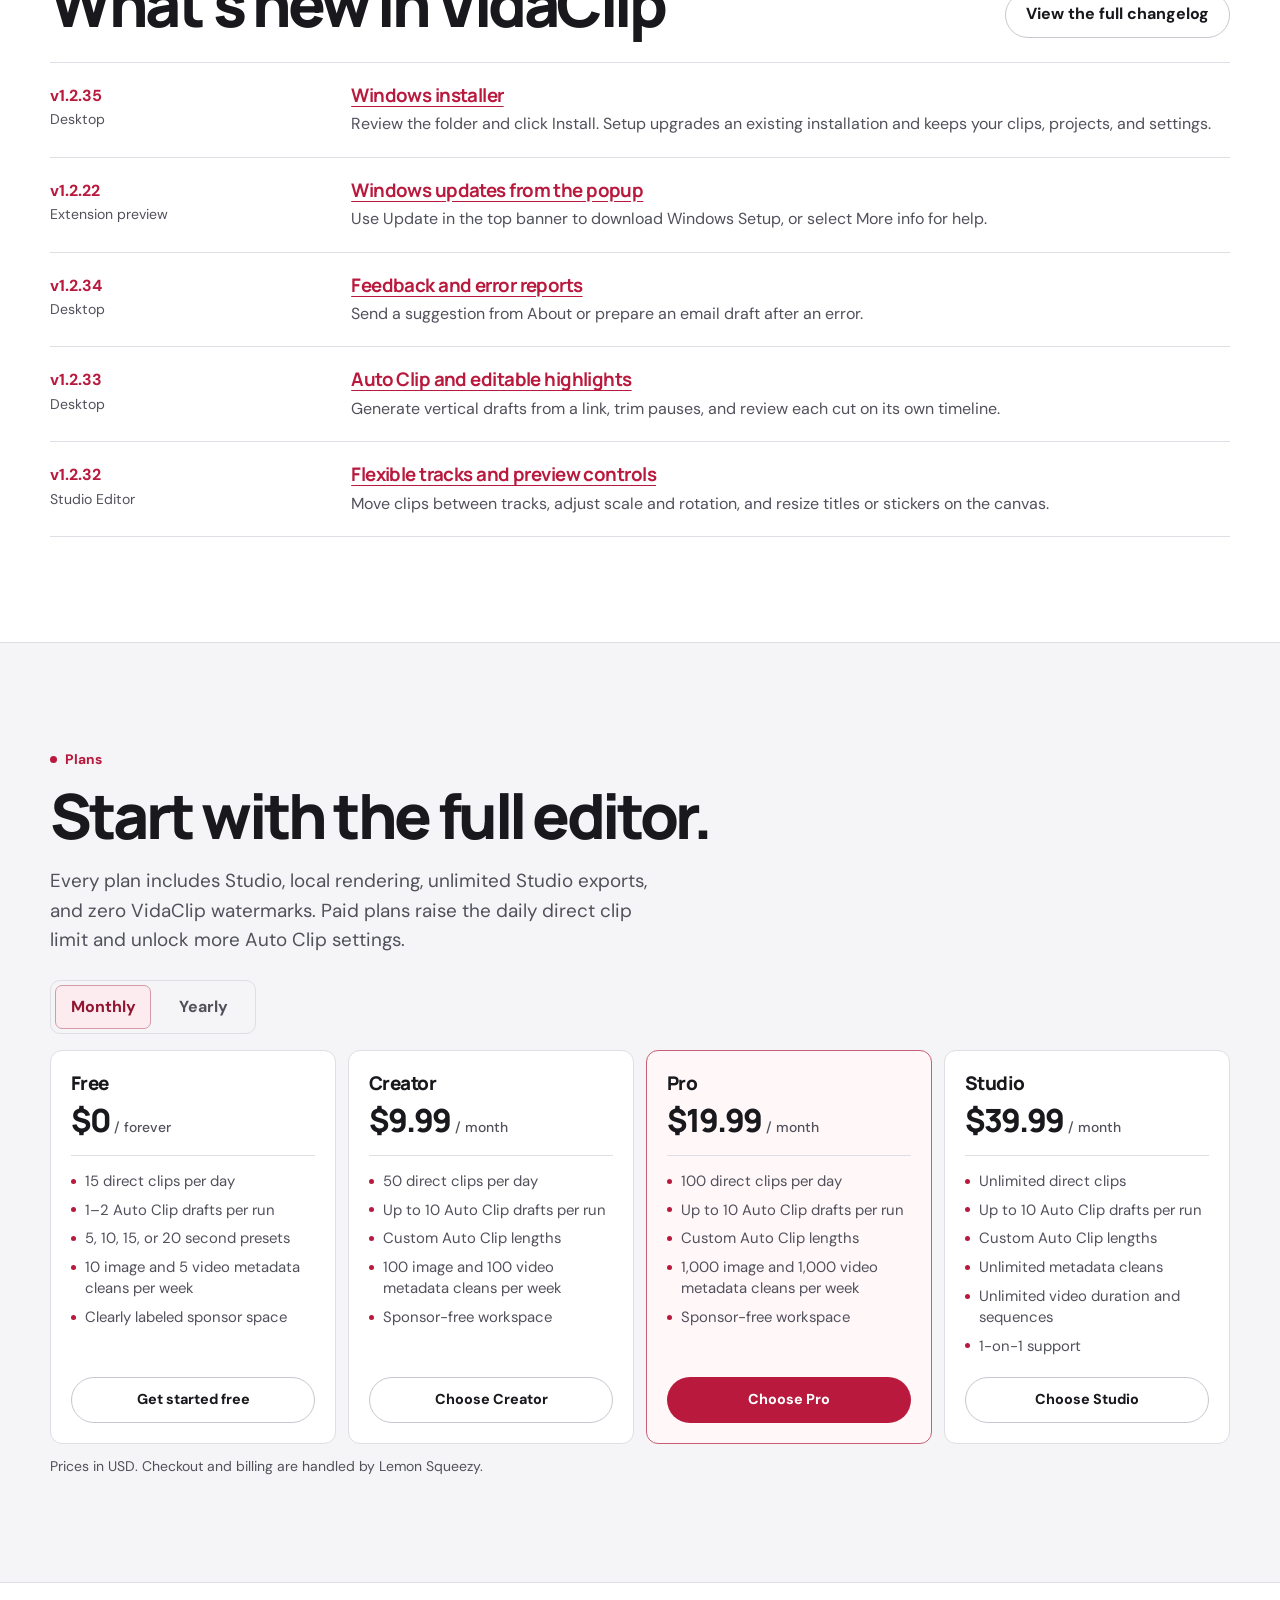
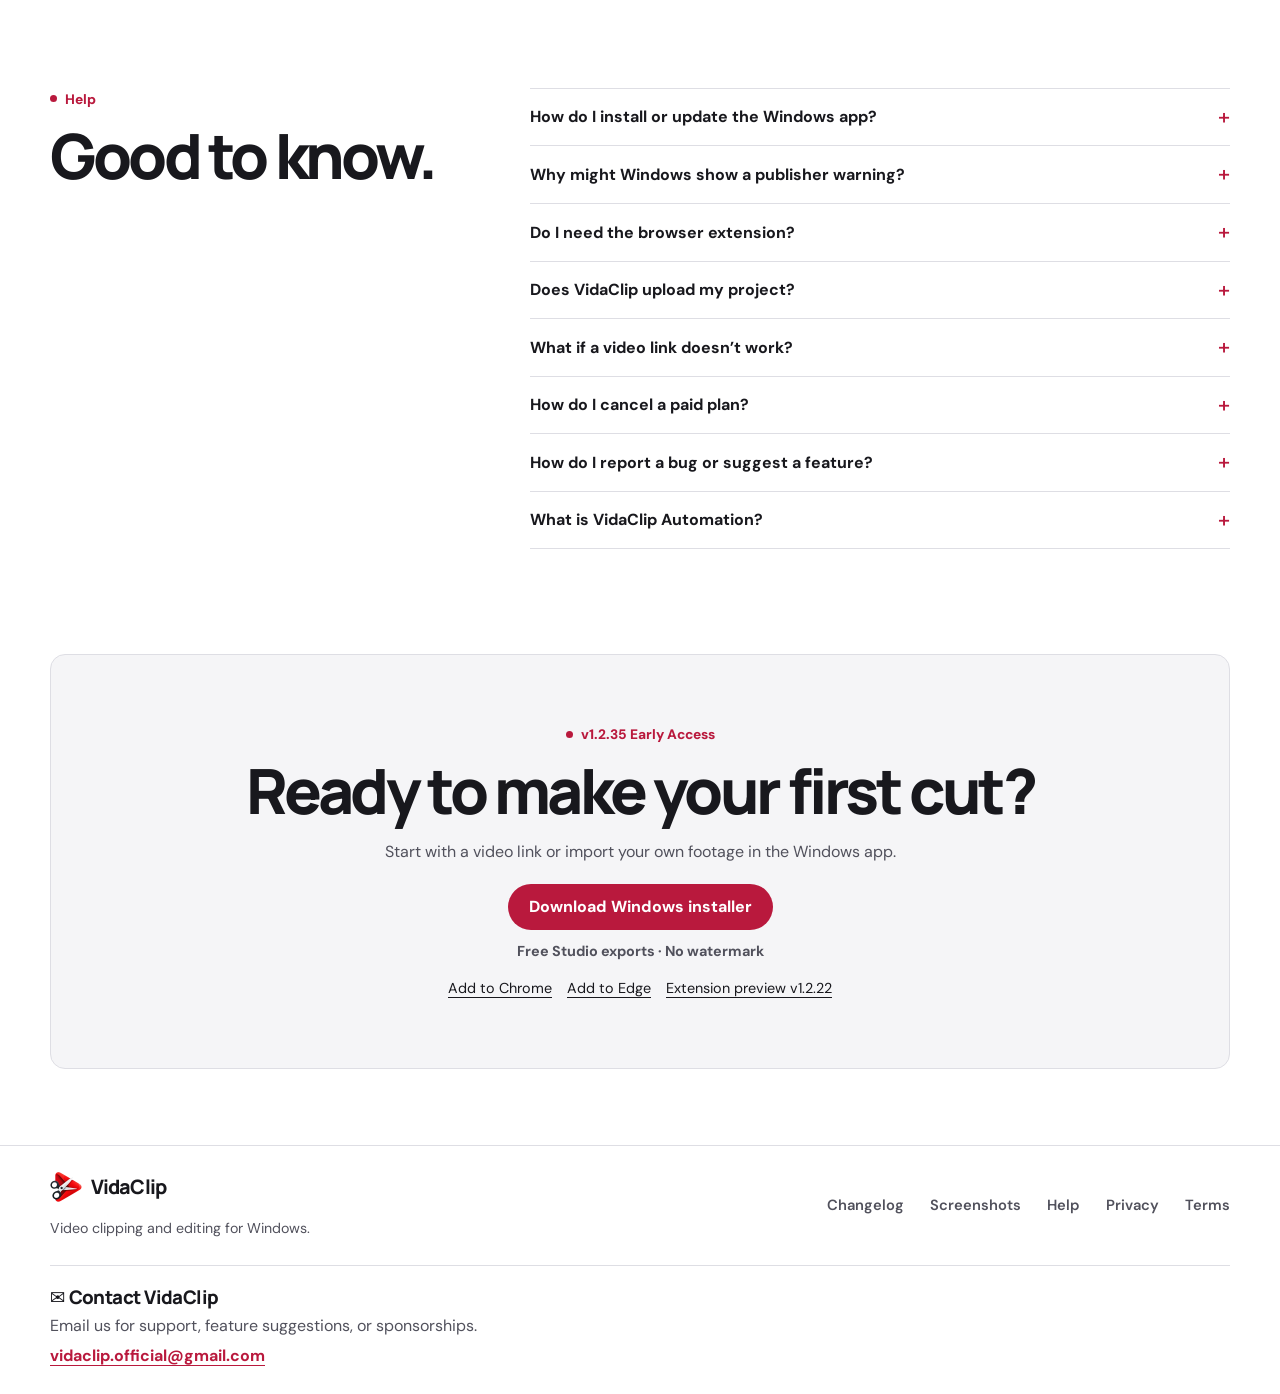
==== commit 71f22e49: "Publish VidaClip Windows installer and extension update guide" ====
--- a/index.html
+++ b/index.html
@@ -43,7 +43,7 @@
             <a class="button secondary" href="https://chromewebstore.google.com/detail/vidaclip-%E2%80%94-social-video-c/pajkhmldglleagkdgeogkcbgeonkhigo">Add to Chrome</a>
             <a class="button secondary" href="https://microsoftedge.microsoft.com/addons/detail/vidaclip-%E2%80%94-social-video-c/ooogedpnllkpbgdohjakigfajiohmdli">Add to Edge</a>
           </div>
-          <a class="button primary" href="https://github.com/JamiiDels/VidaClip-/releases/download/v1.2.34/VidaClip-Desktop-1.2.34-Windows.zip">Download latest version for Windows</a>
+          <a class="button primary" data-windows-download href="https://github.com/JamiiDels/VidaClip-/releases/download/v1.2.35/VidaClip-Setup-1.2.35.exe">Download Windows installer</a>
         </div>
         <p class="download-benefit">Free Studio exports · No watermark</p>
       </div>
@@ -149,7 +149,7 @@
       <summary>Browse all nine screenshots</summary>
       <section class="gallery-group" aria-labelledby="gallery-group-0">
         <h3 id="gallery-group-0">Browser extension</h3>
-        <p class="gallery-note">Preview of the v1.2.19 extension.</p>
+        <p class="gallery-note">Screenshots from the v1.2.19 preview. The v1.2.22 preview includes manual clipping, Auto Clip, and a Windows update banner. The full-video downloader and AI Label Remover are available in Desktop.</p>
         <div class="gallery-grid">
           <figure>
             <a class="gallery-card" href="assets/screenshots/01-floating-clipper.webp">
@@ -237,7 +237,9 @@
         <a class="button secondary" href="changelog.html">View the full changelog</a>
       </div>
       <div class="update-stack">
-        <article id="feedback-preview"><div class="update-label"><strong>v1.2.34</strong><span>Latest Desktop release</span></div><div><h3><a class="text-link" href="changelog.html#v1.2.34">Feedback and error reports</a></h3><p>Send a suggestion from About or prepare an email draft after an error.</p></div></article>
+        <article><div class="update-label"><strong>v1.2.35</strong><span>Desktop</span></div><div><h3><a class="text-link" href="changelog.html#v1.2.35">Windows installer</a></h3><p>Review the folder and click Install. Setup upgrades an existing installation and keeps your clips, projects, and settings.</p></div></article>
+        <article><div class="update-label"><strong>v1.2.22</strong><span>Extension preview</span></div><div><h3><a class="text-link" href="changelog.html#extension-v1.2.22">Windows updates from the popup</a></h3><p>Use Update in the top banner to download Windows Setup, or select More info for help.</p></div></article>
+        <article id="feedback-preview"><div class="update-label"><strong>v1.2.34</strong><span>Desktop</span></div><div><h3><a class="text-link" href="changelog.html#v1.2.34">Feedback and error reports</a></h3><p>Send a suggestion from About or prepare an email draft after an error.</p></div></article>
         <article><div class="update-label"><strong>v1.2.33</strong><span>Desktop</span></div><div><h3><a class="text-link" href="changelog.html#v1.2.33">Auto Clip and editable highlights</a></h3><p>Generate vertical drafts from a link, trim pauses, and review each cut on its own timeline.</p></div></article>
         <article><div class="update-label"><strong>v1.2.32</strong><span>Studio Editor</span></div><div><h3><a class="text-link" href="changelog.html#v1.2.32">Flexible tracks and preview controls</a></h3><p>Move clips between tracks, adjust scale and rotation, and resize titles or stickers on the canvas.</p></div></article>
       </div>
@@ -281,7 +283,8 @@
     <section class="section shell faq-section" id="faq">
       <div><p class="eyebrow"><span></span> Help</p><h2>Good to know.</h2></div>
       <div class="faq-list">
-        <details><summary>How do I install the Windows app?</summary><p>Download the ZIP, extract it into a new folder, and run <strong>VidaClip_Desktop.exe</strong>. Keep the two executables and the shared <code>_internal</code> folder together. VidaClip also checks for updates in the app under Plans.</p></details>
+        <details><summary>How do I install or update the Windows app?</summary><p>Download Windows Setup, open it from your browser’s downloads, and click <strong>Install</strong> after reviewing the destination folder. Setup uses the existing folder for upgrades and keeps your clips, projects, and settings. If you use a portable copy, close it before running Setup for the first time.</p><p>Check for updates in <strong>Plans</strong> in Desktop or use the top banner in the v1.2.22 extension preview when a new Windows installer is available.</p></details>
+        <details><summary>Why might Windows show a publisher warning?</summary><p>The Early Access installer is unsigned, so Windows SmartScreen may ask you to verify the download. Get Setup from the VidaClip download button on this page.</p></details>
         <details><summary>Do I need the browser extension?</summary><p>You can paste links into Desktop or import local media without the extension. The browser extension is for marking clip start and end times as you watch videos in your browser.</p></details>
         <details><summary>Does VidaClip upload my project?</summary><p>Studio editing, rendering, and transcription run on your PC. Fetching linked videos, downloading models or updates, and activating a paid license require an internet connection.</p></details>
         <details><summary>What if a video link doesn’t work?</summary><p>Use an individual video link that you have permission to clip. Availability varies by platform and video. You can also import a local copy you’re allowed to edit.</p></details>
@@ -293,16 +296,16 @@
 
     <section class="download-section shell" id="download">
       <div class="download-card">
-        <p class="eyebrow"><span></span> v1.2.34 Early Access</p>
+        <p class="eyebrow"><span></span> <span data-windows-version>v1.2.35 Early Access</span></p>
         <h2>Ready to make your first cut?</h2>
         <p>Start with a video link or import your own footage in the Windows app.</p>
         <div class="extension-downloads">
-          <a class="button primary" href="https://github.com/JamiiDels/VidaClip-/releases/download/v1.2.34/VidaClip-Desktop-1.2.34-Windows.zip">Download free for Windows</a>
+          <a class="button primary" data-windows-download href="https://github.com/JamiiDels/VidaClip-/releases/download/v1.2.35/VidaClip-Setup-1.2.35.exe">Download Windows installer</a>
           <p class="download-benefit">Free Studio exports · No watermark</p>
           <div class="hero-browser" role="group" aria-label="Companion browser extensions">
             <a href="https://chromewebstore.google.com/detail/vidaclip-%E2%80%94-social-video-c/pajkhmldglleagkdgeogkcbgeonkhigo">Add to Chrome</a>
             <a href="https://microsoftedge.microsoft.com/addons/detail/vidaclip-%E2%80%94-social-video-c/ooogedpnllkpbgdohjakigfajiohmdli">Add to Edge</a>
-            <a href="https://github.com/JamiiDels/VidaClip-/releases/tag/extension-v1.2.19">Extension preview on GitHub</a>
+            <a href="https://github.com/JamiiDels/VidaClip-/releases/tag/extension-v1.2.22">Extension preview v1.2.22</a>
           </div>
         </div>
       </div>
--- a/site.css
+++ b/site.css
@@ -41,7 +41,7 @@
 
 .hero { display: grid; grid-template-columns: minmax(0,1fr); justify-items: center; text-align: center; gap: clamp(25px, 4vw, 48px); padding-block: clamp(38px, 5.3vw, 74px) 30px; }
 .hero-label { color: var(--accent); font-weight: 800; font-size: .95rem; }
-.eyebrow span { display: inline-block; width: 7px; height: 7px; border-radius: 50%; background: var(--accent); flex: none; }
+.eyebrow > span:first-child { display: inline-block; width: 7px; height: 7px; border-radius: 50%; background: var(--accent); flex: none; }
 .hero h1 { max-width: 890px; font-size: clamp(3rem, 7vw, 6rem); font-weight: 800; line-height: .99; letter-spacing: -.057em; margin: 12px auto 15px; text-wrap: balance; }
 .hero h1 em { font-style: normal; color: var(--accent); }
 .hero-intro, .section-intro { color: var(--muted); font-size: clamp(1rem, 2vw, 1.18rem); line-height: 1.58; max-width: 620px; }
